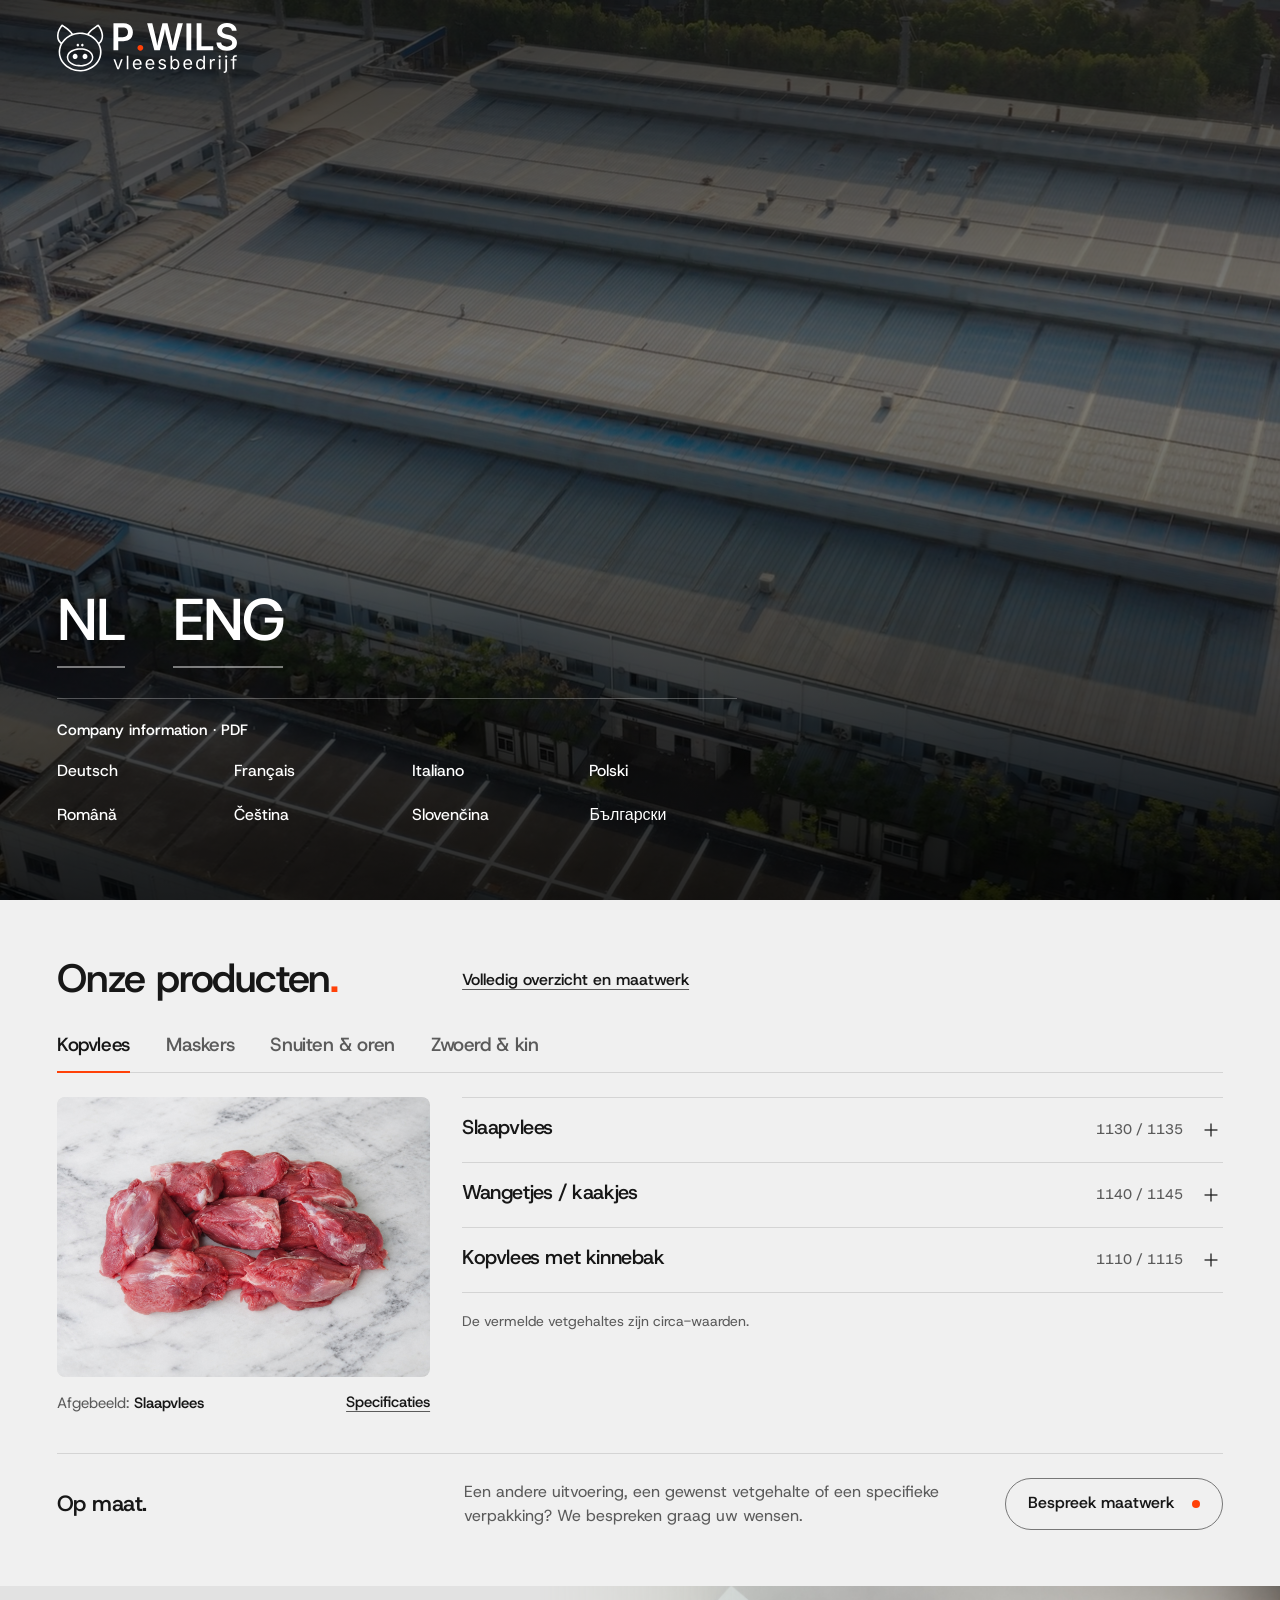
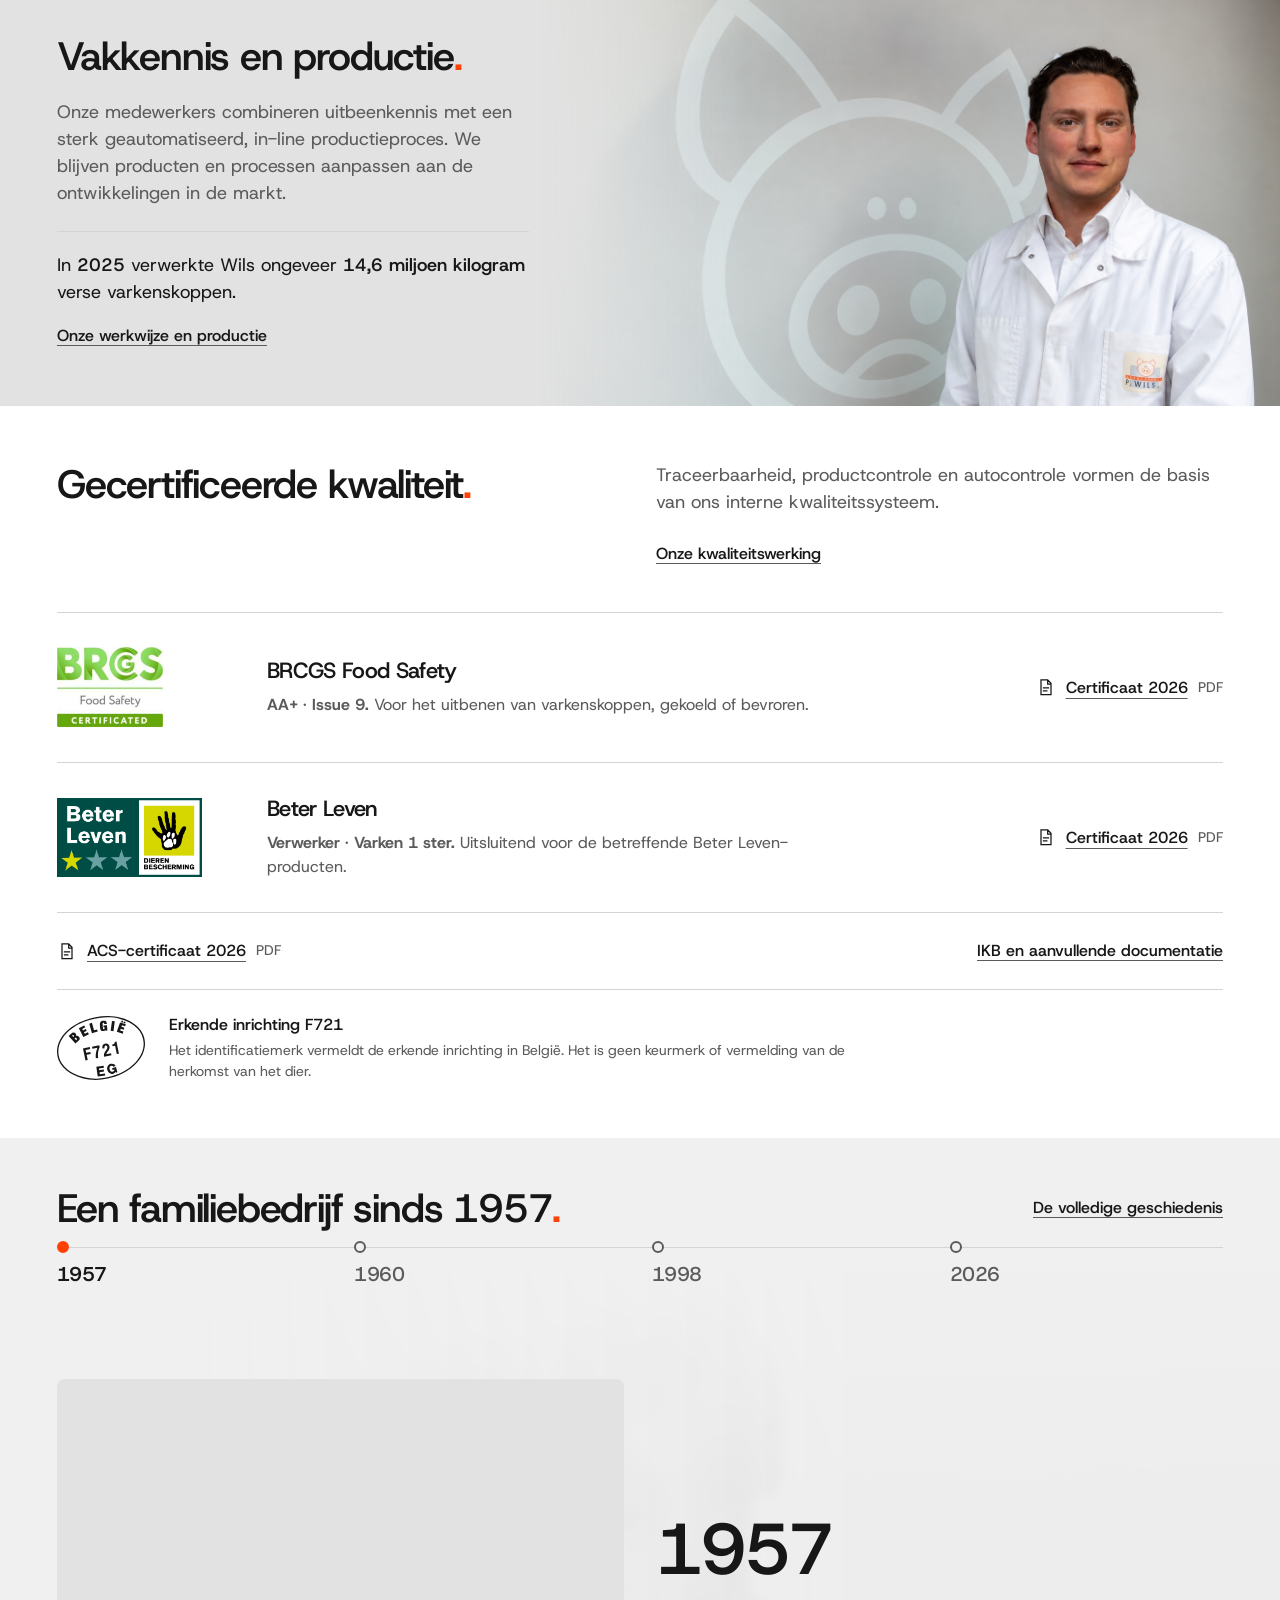
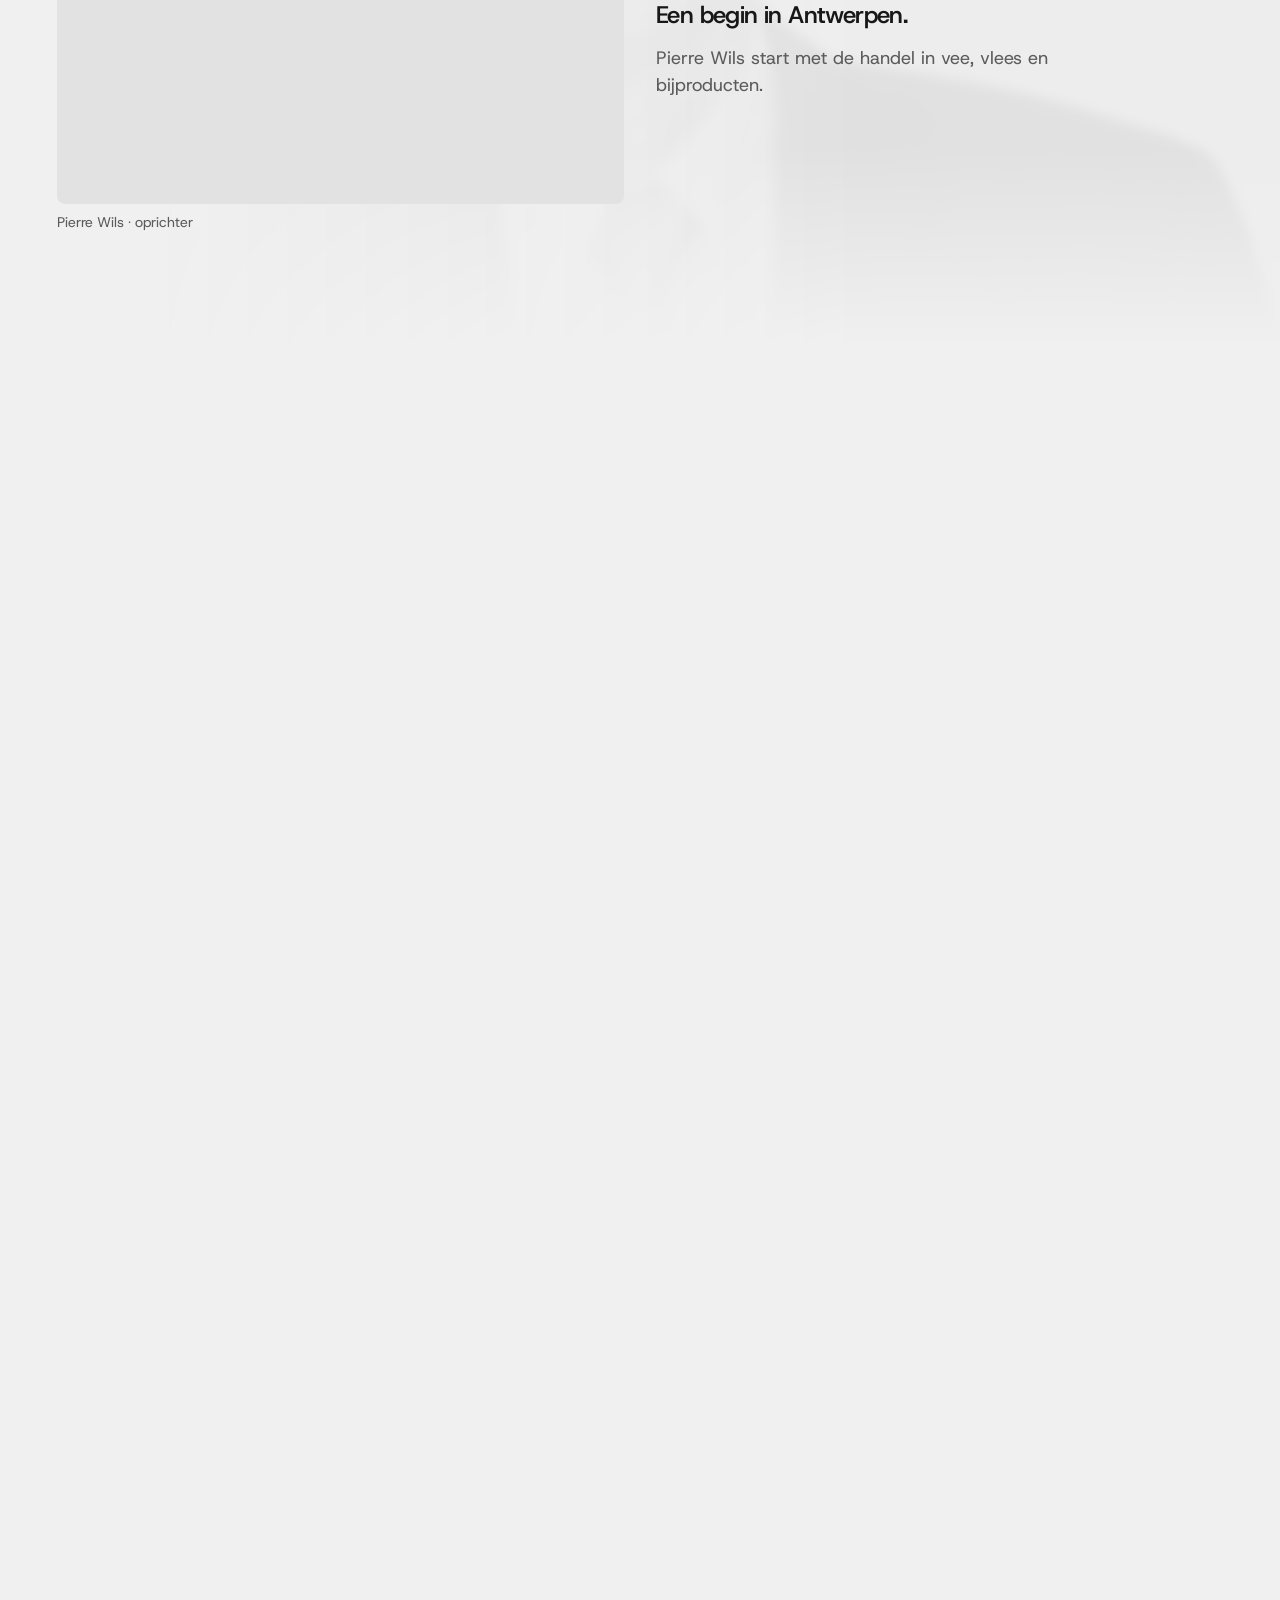
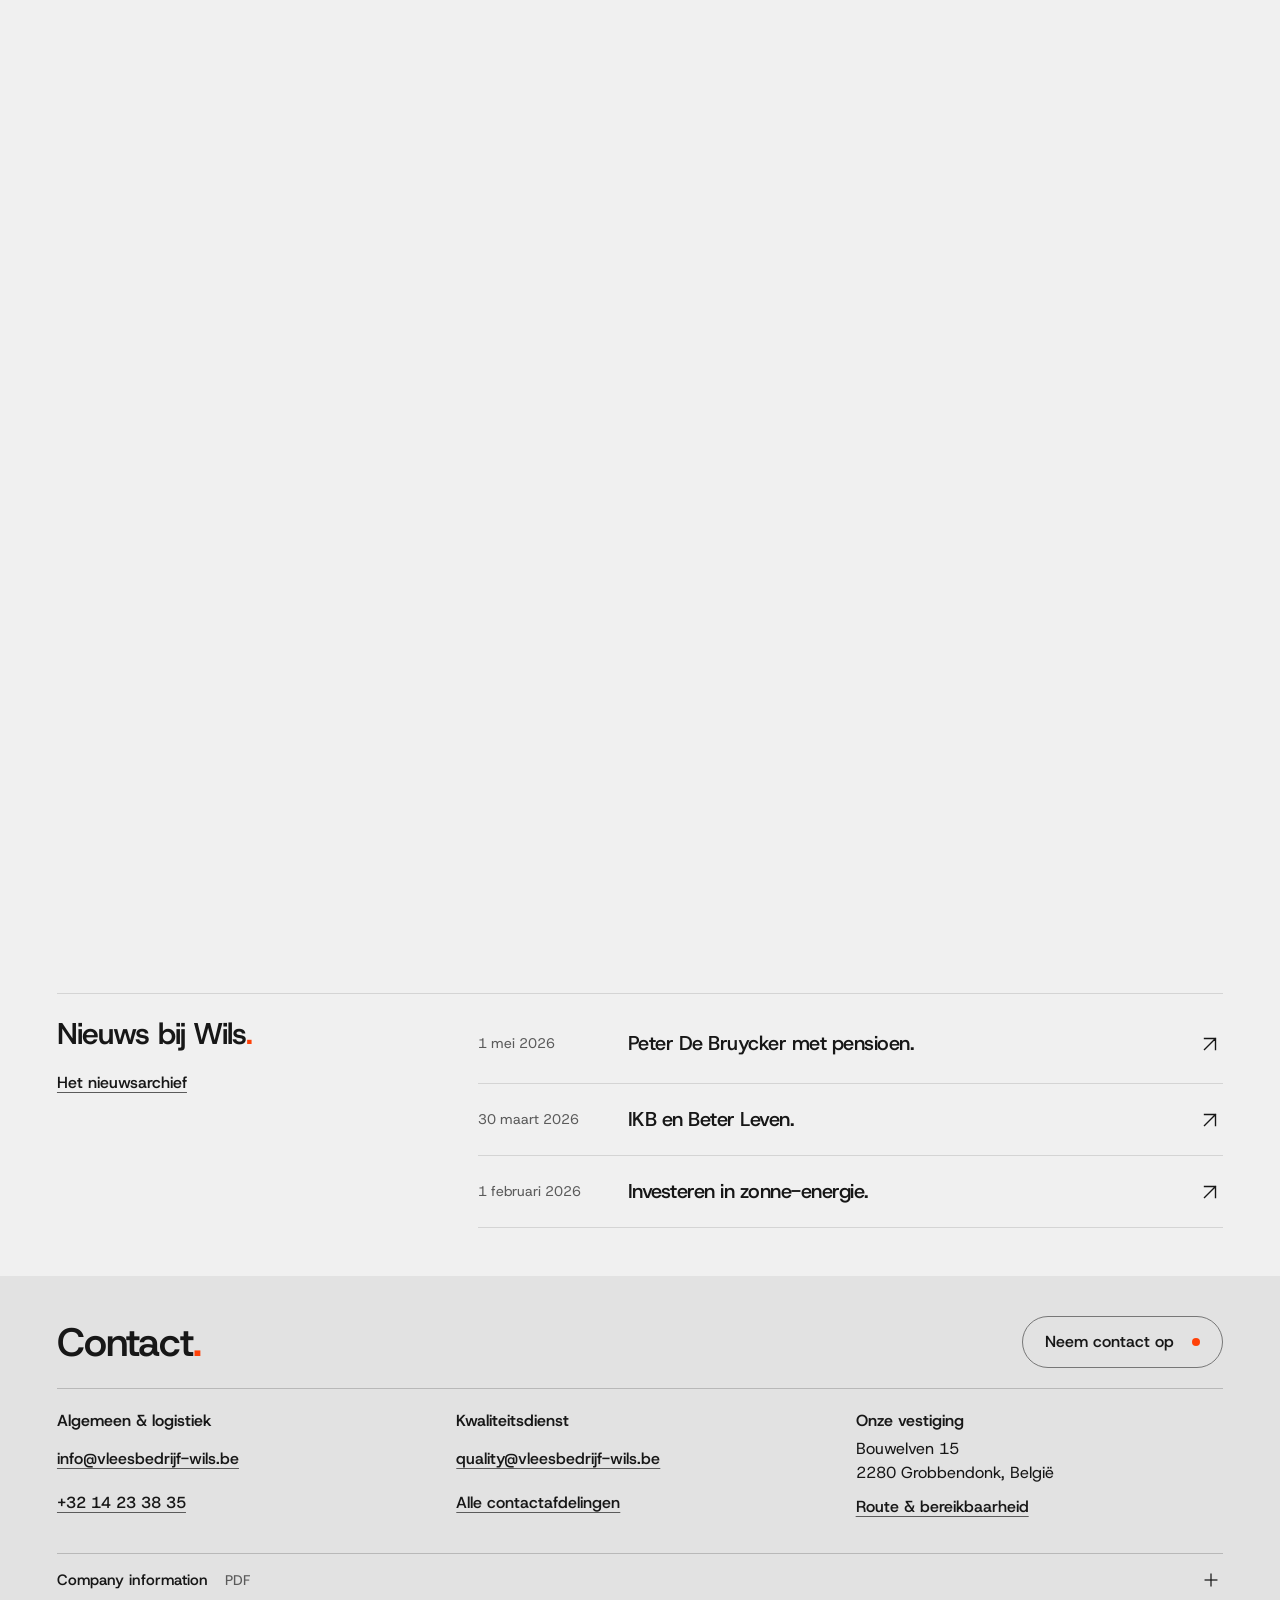
==== index.html @ 2f2244a2 "Publish P. Wils website on GitHub Pages" ====
<!doctype html>
<html lang="nl">
<head>
  <meta charset="utf-8">
  <meta name="viewport" content="width=device-width,initial-scale=1">
  <meta name="color-scheme" content="light">
  <meta name="description" content="P.WILS is specialist in het uitbenen van varkenskoppen voor de vleesverwerkende industrie. Bekijk onze producten en bespreek uw gewenste uitvoering.">
  <meta name="robots" content="noindex,nofollow">
  <title>P.WILS — Specialist in het uitbenen van varkenskoppen</title>
  <link rel="icon" href="assets/wils-logo.svg" type="image/svg+xml">
  <link rel="preload" href="assets/fonts/HostGrotesk.ttf" as="font" type="font/ttf" crossorigin>
  <script>if(!location.hash)document.documentElement.classList.add('entry-pending');setTimeout(function(){if(!document.documentElement.dataset.entryController)document.documentElement.classList.remove('entry-pending')},2500);</script>
  <link rel="stylesheet" href="home.css?v=media-composition-67-ready">
  <link rel="stylesheet" href="product-register.css?v=industrial-navigation-simple-26">
  <link rel="stylesheet" href="company-editorial.css?v=industrial-navigation-simple-26">
  <link rel="stylesheet" href="history-editorial.css?v=timeline-stations-65">
  <link rel="stylesheet" href="buttons-footer.css?v=industrial-navigation-simple-26">
  <link rel="stylesheet" href="navigation.css?v=49-ready">
  <script src="vendor/gsap.min.js" defer></script>
  <script src="vendor/ScrollTrigger.min.js" defer></script>
  <script src="home.js?v=media-composition-67-ready" defer></script>
<link rel="stylesheet" href="refinement.css?v=compact-year-controls-61"><script src="refinement.js?v=compact-year-controls-61" defer blocking="render"></script></head>
<body>
<span id="top" class="page-top" aria-hidden="true"></span>
<a class="skip-link" href="#producten">Naar de producten</a>
<header class="site-header">
  <div class="header-inner wrap">
    <a class="brand" href="#top" aria-label="P.WILS vleesbedrijf — home"><img class="brand-dark" src="assets/wils-logo.svg" alt="" width="200" height="55"><img class="brand-light" src="assets/wils-logo-light.svg" alt="" width="200" height="55"></a>
    <nav class="desktop-nav" aria-label="Hoofdnavigatie"><a class="nav-link" href="producten.html?v=29">Producten &amp; maatwerk</a><a class="nav-link" href="kwaliteit.html?v=29">Kwaliteit</a><a class="nav-link" href="bedrijf.html?v=29">Het bedrijf</a><a class="nav-link" href="contact.html?v=29">Contact &amp; expeditie</a></nav>
    <button class="language-return" type="button" data-language-return aria-label="Taalkeuze openen" title="Taalkeuze"><svg class="language-globe" xmlns="http://www.w3.org/2000/svg" viewBox="0 0 24 24" fill="none" stroke="currentColor" stroke-width="1.5" stroke-linecap="round" stroke-linejoin="round" aria-hidden="true" focusable="false"><circle cx="12" cy="12" r="10"/><path d="M12 2a14.5 14.5 0 0 0 0 20 14.5 14.5 0 0 0 0-20"/><path d="M2 12h20"/></svg></button>
    <button class="menu-toggle" type="button" aria-label="Open navigatie" aria-controls="mobile-menu" aria-expanded="false"><span data-menu-label>Menu</span><svg class="menu-glyph" viewBox="0 0 24 24" fill="none" aria-hidden="true" focusable="false"><g stroke="currentColor" stroke-width="1.5" stroke-linecap="square" stroke-linejoin="miter"><path d="M4 8h16M4 16h16"/></g></svg></button>
  </div>
  <nav class="mobile-menu" id="mobile-menu" aria-label="Mobiele hoofdnavigatie" hidden><a class="nav-link" href="producten.html?v=29">Producten &amp; maatwerk</a><a class="nav-link" href="kwaliteit.html?v=29">Kwaliteit</a><a class="nav-link" href="bedrijf.html?v=29">Het bedrijf</a><a class="nav-link" href="contact.html?v=29">Contact &amp; expeditie</a><div class="mobile-language" role="group" aria-labelledby="mobile-language-label">
<div class="mobile-language-row"><span class="mobile-language-label" id="mobile-language-label"><svg class="language-globe" viewBox="0 0 24 24" fill="none" stroke="currentColor" stroke-width="1.5" stroke-linecap="round" stroke-linejoin="round" aria-hidden="true" focusable="false"><circle cx="12" cy="12" r="10"/><path d="M12 2a14.5 14.5 0 0 0 0 20 14.5 14.5 0 0 0 0-20M2 12h20"/></svg><span>Taal</span></span><div class="mobile-language-options"><a href="index.html?v=49-ready#intro" data-menu-language="nl" lang="nl" aria-current="true">Nederlands</a><a href="index.html?v=49-ready#intro" data-menu-language="en" lang="en">English</a></div></div>
<a class="mobile-language-pdf" href="index.html?v=49-ready" data-language-return>Andere talen (PDF)</a></div></nav>
</header>
<main>
  <section class="intro-scene" id="intro" aria-labelledby="hero-title">
    <div class="hero-stage">
      <div class="hero-media" aria-hidden="true"><div class="hero-camera"><img class="hero-aerial" src="assets/video/industrial-aerial-poster.jpg" alt="" width="1600" height="899" fetchpriority="high" decoding="async"><video class="hero-film" muted autoplay loop playsinline preload="metadata" disablepictureinpicture disableremoteplayback poster="assets/video/industrial-aerial-poster.jpg" data-drone-src="assets/video/industrial-aerial-preview.mp4"></video></div><div class="hero-media-shade"></div><div class="hero-reading-shade"></div><div class="hero-entry-shade"></div></div>
      <div class="entry-gate" aria-labelledby="entry-title" hidden>
        <div class="entry-layout wrap">
          <div class="entry-brand-line"><img class="entry-brand" src="assets/wils-logo-light.svg" alt="P.WILS vleesbedrijf" width="200" height="55"></div>
          <div class="entry-choice-panel">
            <h2 class="sr-only" id="entry-title">Taalkeuze</h2>
            <nav class="entry-languages" aria-label="Kies uw taal"><a href="#intro" data-entry-language="nl" aria-label="Nederlands">NL<span class="language-line" aria-hidden="true"></span></a><a href="#intro" data-entry-language="eng" aria-label="English">ENG<span class="language-line" aria-hidden="true"></span></a></nav>
            <div class="entry-documents"><p id="entry-documents-title" lang="en">Company information <span aria-hidden="true">·</span> PDF</p><nav class="language-pdf-grid" aria-labelledby="entry-documents-title"><a href="https://www.vleesbedrijf-wils.be/Andere_talen/Deutsch.pdf" target="_blank" rel="noopener" data-language-pdf="de"><span lang="de">Deutsch</span><span class="sr-only">, bedrijfsinformatie, PDF (opent in een nieuw tabblad)</span></a><a href="https://www.vleesbedrijf-wils.be/Andere_talen/Francais.pdf" target="_blank" rel="noopener" data-language-pdf="fr"><span lang="fr">Français</span><span class="sr-only">, bedrijfsinformatie, PDF (opent in een nieuw tabblad)</span></a><a href="https://www.vleesbedrijf-wils.be/Andere_talen/Italiano.pdf" target="_blank" rel="noopener" data-language-pdf="it"><span lang="it">Italiano</span><span class="sr-only">, bedrijfsinformatie, PDF (opent in een nieuw tabblad)</span></a><a href="https://www.vleesbedrijf-wils.be/Andere_talen/Polski.pdf" target="_blank" rel="noopener" data-language-pdf="pl"><span lang="pl">Polski</span><span class="sr-only">, bedrijfsinformatie, PDF (opent in een nieuw tabblad)</span></a><a href="https://www.vleesbedrijf-wils.be/Andere_talen/Roman.pdf" target="_blank" rel="noopener" data-language-pdf="ro"><span lang="ro">Română</span><span class="sr-only">, bedrijfsinformatie, PDF (opent in een nieuw tabblad)</span></a><a href="https://www.vleesbedrijf-wils.be/Andere_talen/Cesky.pdf" target="_blank" rel="noopener" data-language-pdf="cs"><span lang="cs">Čeština</span><span class="sr-only">, bedrijfsinformatie, PDF (opent in een nieuw tabblad)</span></a><a href="https://www.vleesbedrijf-wils.be/Andere_talen/Slovencina.pdf" target="_blank" rel="noopener" data-language-pdf="sk"><span lang="sk">Slovenčina</span><span class="sr-only">, bedrijfsinformatie, PDF (opent in een nieuw tabblad)</span></a><a href="https://www.vleesbedrijf-wils.be/Andere_talen/Bulgaars.pdf" target="_blank" rel="noopener" data-language-pdf="bg"><span lang="bg">Български</span><span class="sr-only">, bedrijfsinformatie, PDF (opent in een nieuw tabblad)</span></a></nav></div>
          </div>
        </div>
      </div>
      <div class="hero-content wrap">
        <h1 class="hero-title" id="hero-title" tabindex="-1"><span class="line-mask"><span>De specialist in</span></span> <span class="line-mask"><span>het uitbenen van</span></span> <span class="line-mask"><span>varkenskoppen<span class="brand-period">.</span></span></span></h1>
        <div class="hero-lead"><p class="hero-description">Wij leveren vers of bevroren varkensvlees aan de vleesverwerkende industrie.</p><div class="hero-action"><a class="action-primary" href="#producten"><span class="action-label">Bekijk het assortiment</span><span class="action-dot" aria-hidden="true"></span></a><a class="hero-scroll" href="#producten" aria-label="Naar het productoverzicht"><span class="hero-scroll-circle" aria-hidden="true"><svg class="hero-scroll-chevron" viewBox="0 0 24 24" fill="none"><path d="m7 10 5 5 5-5" stroke="currentColor" stroke-width="1.5" stroke-linecap="square" stroke-linejoin="miter"/></svg></span></a></div></div>
      </div>
    </div>
  </section>

  <section class="products-chapter" id="producten" data-sheet aria-labelledby="products-title">
    <div class="chapter-frame">
    <div class="wrap products-inner">
      <span id="werkwijze" class="compatibility-anchor" aria-hidden="true"></span>
      <div class="products-heading"><h2 id="products-title">Onze producten<span class="brand-period">.</span></h2><div class="products-heading-copy"><a class="text-link" href="producten.html?v=29#productgids">Volledig overzicht en maatwerk</a></div></div>
      <nav class="group-tabs" aria-label="Productgroepen"><a class="group-tab" id="group-tab-kopvlees" href="#productgroep-kopvlees" data-group-tab="kopvlees"><span>Kopvlees</span></a><a class="group-tab" id="group-tab-maskers" href="#productgroep-maskers" data-group-tab="maskers"><span>Maskers</span></a><a class="group-tab" id="group-tab-snuiten-en-oren" href="#productgroep-snuiten-en-oren" data-group-tab="snuiten-en-oren"><span>Snuiten &amp; oren</span></a><a class="group-tab" id="group-tab-zwoerd-en-kin" href="#productgroep-zwoerd-en-kin" data-group-tab="zwoerd-en-kin"><span>Zwoerd &amp; kin</span></a></nav>
      <div class="product-groups"><section class="product-group" id="productgroep-kopvlees" data-group-panel="kopvlees" aria-labelledby="group-heading-kopvlees">
      <div class="product-panel-body">
        <figure class="product-visual"><div class="product-image-stage"><img src="assets/products/slaapvlees-studio-v1.jpg" alt="Varkensslaapvlees" width="340" height="255" loading="lazy" decoding="async" data-product-image></div><figcaption class="product-caption"><span class="product-caption-copy"><span class="product-caption-prefix">Afgebeeld: </span><strong data-product-caption>Slaapvlees</strong></span><a class="product-caption-link" href="#product-slaapvlees" data-product-photo-link aria-label="Specificaties van Slaapvlees">Specificaties</a></figcaption></figure>
        <div class="product-register"><h3 class="group-title" id="group-heading-kopvlees">Kopvlees</h3><details class="product-disclosure" id="product-slaapvlees" data-product="slaapvlees" data-image="assets/products/slaapvlees-studio-v1.jpg" data-label="Slaapvlees">
          <summary id="product-summary-slaapvlees" aria-controls="product-detail-slaapvlees"><span class="product-name">Slaapvlees</span><span class="product-code"><span class="sr-only">Artikelcode: </span>1130 / 1135</span><span class="disclosure-mark"><svg class="" viewBox="0 0 24 24" fill="none" aria-hidden="true" focusable="false"><g stroke="currentColor" stroke-width="1.5" stroke-linecap="square" stroke-linejoin="miter"><path d="M5 12h14"/><path class="plus-stem" d="M12 5v14"/></g></svg></span></summary>
          <div class="product-detail" id="product-detail-slaapvlees">
            
            <dl class="product-specs"><div><dt>Samenstelling</dt><dd>Slaapjes</dd></div><div><dt>Vetgehalte</dt><dd>± 5 %</dd></div><div><dt>Verpakking</dt><dd>Polyblok of naakte blok 18 kg</dd></div></dl>
            <div class="product-detail-actions"><a class="text-link" href="producten.html?product=slaapvlees#aanvraag">Bespreek dit product</a></div>
          </div>
        </details><details class="product-disclosure" id="product-wangetjes" data-product="wangetjes" data-image="assets/products/wangetjes-studio-v1.jpg" data-label="Wangetjes / kaakjes">
          <summary id="product-summary-wangetjes" aria-controls="product-detail-wangetjes"><span class="product-name">Wangetjes / kaakjes</span><span class="product-code"><span class="sr-only">Artikelcode: </span>1140 / 1145</span><span class="disclosure-mark"><svg class="" viewBox="0 0 24 24" fill="none" aria-hidden="true" focusable="false"><g stroke="currentColor" stroke-width="1.5" stroke-linecap="square" stroke-linejoin="miter"><path d="M5 12h14"/><path class="plus-stem" d="M12 5v14"/></g></svg></span></summary>
          <div class="product-detail" id="product-detail-wangetjes">
            
            <dl class="product-specs"><div><dt>Samenstelling</dt><dd>Kaakjes</dd></div><div><dt>Vetgehalte</dt><dd>± 8 %</dd></div><div><dt>Verpakking</dt><dd>Polyblok of naakte blok 18 kg</dd></div></dl>
            <div class="product-detail-actions"><a class="text-link" href="producten.html?product=wangetjes#aanvraag">Bespreek dit product</a></div>
          </div>
        </details><details class="product-disclosure" id="product-kopvlees" data-product="kopvlees" data-image="assets/products/kopvlees-studio-v1.jpg" data-label="Kopvlees met kinnebak">
          <summary id="product-summary-kopvlees" aria-controls="product-detail-kopvlees"><span class="product-name">Kopvlees met kinnebak</span><span class="product-code"><span class="sr-only">Artikelcode: </span>1110 / 1115</span><span class="disclosure-mark"><svg class="" viewBox="0 0 24 24" fill="none" aria-hidden="true" focusable="false"><g stroke="currentColor" stroke-width="1.5" stroke-linecap="square" stroke-linejoin="miter"><path d="M5 12h14"/><path class="plus-stem" d="M12 5v14"/></g></svg></span></summary>
          <div class="product-detail" id="product-detail-kopvlees">
            
            <dl class="product-specs"><div><dt>Samenstelling</dt><dd>Binnenkonen, buitenkonen en kinnebak</dd></div><div><dt>Vetgehalte</dt><dd>± 22 %</dd></div><div><dt>Verpakking</dt><dd>Polyblok of naakte blok 18 kg</dd></div></dl>
            <div class="product-detail-actions"><a class="text-link" href="producten.html?product=kopvlees#aanvraag">Bespreek dit product</a></div>
          </div>
        </details><p class="product-note">De vermelde vetgehaltes zijn circa-waarden.</p></div>
      </div>
    </section><section class="product-group" id="productgroep-maskers" data-group-panel="maskers" aria-labelledby="group-heading-maskers">
      <div class="product-panel-body">
        <figure class="product-visual"><div class="product-image-stage"><img src="assets/products/masker-met-zwoerd-studio-v1.jpg" alt="Varkensmaskers met zwoerd" width="340" height="255" loading="lazy" decoding="async" data-product-image></div><figcaption class="product-caption"><span class="product-caption-copy"><span class="product-caption-prefix">Afgebeeld: </span><strong data-product-caption>Maskers met zwoerd</strong></span><a class="product-caption-link" href="#product-masker-met-zwoerd" data-product-photo-link aria-label="Specificaties van Maskers met zwoerd">Specificaties</a></figcaption></figure>
        <div class="product-register"><h3 class="group-title" id="group-heading-maskers">Maskers</h3><details class="product-disclosure" id="product-masker-met-zwoerd" data-product="masker-met-zwoerd" data-image="assets/products/masker-met-zwoerd-studio-v1.jpg" data-label="Maskers met zwoerd">
          <summary id="product-summary-masker-met-zwoerd" aria-controls="product-detail-masker-met-zwoerd"><span class="product-name">Maskers met zwoerd</span><span class="product-code"><span class="sr-only">Artikelcode: </span>1190 / 1195</span><span class="disclosure-mark"><svg class="" viewBox="0 0 24 24" fill="none" aria-hidden="true" focusable="false"><g stroke="currentColor" stroke-width="1.5" stroke-linecap="square" stroke-linejoin="miter"><path d="M5 12h14"/><path class="plus-stem" d="M12 5v14"/></g></svg></span></summary>
          <div class="product-detail" id="product-detail-masker-met-zwoerd">
            
            <dl class="product-specs"><div><dt>Samenstelling</dt><dd>Masker met zwoerd, zonder snuit</dd></div><div><dt>Verpakking</dt><dd>Poly- of naakte blok 18 kg<br>Kartonnen doosjes</dd></div></dl>
            <div class="product-detail-actions"><a class="text-link" href="producten.html?product=masker-met-zwoerd#aanvraag">Bespreek dit product</a></div>
          </div>
        </details><details class="product-disclosure" id="product-klein-masker-met-zwoerd" data-product="klein-masker-met-zwoerd" data-image="assets/products/klein-masker-met-zwoerd-studio-v1.jpg" data-label="Kleine maskers met zwoerd">
          <summary id="product-summary-klein-masker-met-zwoerd" aria-controls="product-detail-klein-masker-met-zwoerd"><span class="product-name">Kleine maskers met zwoerd</span><span class="product-code"><span class="sr-only">Artikelcode: </span>1220 / 1225</span><span class="disclosure-mark"><svg class="" viewBox="0 0 24 24" fill="none" aria-hidden="true" focusable="false"><g stroke="currentColor" stroke-width="1.5" stroke-linecap="square" stroke-linejoin="miter"><path d="M5 12h14"/><path class="plus-stem" d="M12 5v14"/></g></svg></span></summary>
          <div class="product-detail" id="product-detail-klein-masker-met-zwoerd">
            
            <dl class="product-specs"><div><dt>Samenstelling</dt><dd>Masker met zwoerd zonder mager vlees</dd></div><div><dt>Verpakking</dt><dd>Poly- of naakte blok 18 kg<br>Kartonnen doosjes 10 kg</dd></div></dl>
            <div class="product-detail-actions"><a class="text-link" href="producten.html?product=klein-masker-met-zwoerd#aanvraag">Bespreek dit product</a></div>
          </div>
        </details><details class="product-disclosure" id="product-masker-zonder-zwoerd" data-product="masker-zonder-zwoerd" data-image="assets/products/masker-zonder-zwoerd-studio-v1.jpg" data-label="Maskers zonder zwoerd">
          <summary id="product-summary-masker-zonder-zwoerd" aria-controls="product-detail-masker-zonder-zwoerd"><span class="product-name">Maskers zonder zwoerd</span><span class="product-code"><span class="sr-only">Artikelcode: </span>1170 / 1175</span><span class="disclosure-mark"><svg class="" viewBox="0 0 24 24" fill="none" aria-hidden="true" focusable="false"><g stroke="currentColor" stroke-width="1.5" stroke-linecap="square" stroke-linejoin="miter"><path d="M5 12h14"/><path class="plus-stem" d="M12 5v14"/></g></svg></span></summary>
          <div class="product-detail" id="product-detail-masker-zonder-zwoerd">
            
            <dl class="product-specs"><div><dt>Samenstelling</dt><dd>Volledig masker zonder zwoerd</dd></div><div><dt>Verpakking</dt><dd>Poly- of naakte blok 18 kg<br>Kartonnen doosjes</dd></div></dl>
            <div class="product-detail-actions"><a class="text-link" href="producten.html?product=masker-zonder-zwoerd#aanvraag">Bespreek dit product</a></div>
          </div>
        </details></div>
      </div>
    </section><section class="product-group" id="productgroep-snuiten-en-oren" data-group-panel="snuiten-en-oren" aria-labelledby="group-heading-snuiten-en-oren">
      <div class="product-panel-body">
        <figure class="product-visual"><div class="product-image-stage"><img src="assets/products/snuiten-studio-v1.jpg" alt="Varkenssnuiten" width="340" height="255" loading="lazy" decoding="async" data-product-image></div><figcaption class="product-caption"><span class="product-caption-copy"><span class="product-caption-prefix">Afgebeeld: </span><strong data-product-caption>Snuiten</strong></span><a class="product-caption-link" href="#product-snuiten" data-product-photo-link aria-label="Specificaties van Snuiten">Specificaties</a></figcaption></figure>
        <div class="product-register"><h3 class="group-title" id="group-heading-snuiten-en-oren">Snuiten &amp; oren</h3><details class="product-disclosure" id="product-snuiten" data-product="snuiten" data-image="assets/products/snuiten-studio-v1.jpg" data-label="Snuiten">
          <summary id="product-summary-snuiten" aria-controls="product-detail-snuiten"><span class="product-name">Snuiten</span><span class="product-code"><span class="sr-only">Artikelcode: </span>1300 / 1305</span><span class="disclosure-mark"><svg class="" viewBox="0 0 24 24" fill="none" aria-hidden="true" focusable="false"><g stroke="currentColor" stroke-width="1.5" stroke-linecap="square" stroke-linejoin="miter"><path d="M5 12h14"/><path class="plus-stem" d="M12 5v14"/></g></svg></span></summary>
          <div class="product-detail" id="product-detail-snuiten">
            
            <dl class="product-specs"><div><dt>Samenstelling</dt><dd>Hele en halve varkenssnuiten</dd></div><div><dt>Verpakking</dt><dd>Poly- of naakte blok 18 kg<br>Kartonnen doosjes</dd></div></dl>
            <div class="product-detail-actions"><a class="text-link" href="producten.html?product=snuiten#aanvraag">Bespreek dit product</a></div>
          </div>
        </details><details class="product-disclosure" id="product-snuiten-met-bot" data-product="snuiten-met-bot" data-image="assets/products/snuiten-met-bot-studio-v1.jpg" data-label="Snuiten met bot">
          <summary id="product-summary-snuiten-met-bot" aria-controls="product-detail-snuiten-met-bot"><span class="product-name">Snuiten met bot</span><span class="product-code"><span class="sr-only">Artikelcode: </span>1350</span><span class="disclosure-mark"><svg class="" viewBox="0 0 24 24" fill="none" aria-hidden="true" focusable="false"><g stroke="currentColor" stroke-width="1.5" stroke-linecap="square" stroke-linejoin="miter"><path d="M5 12h14"/><path class="plus-stem" d="M12 5v14"/></g></svg></span></summary>
          <div class="product-detail" id="product-detail-snuiten-met-bot">
            
            <dl class="product-specs"><div><dt>Samenstelling</dt><dd>Volledige snuiten met neusbeen</dd></div><div><dt>Verpakking</dt><dd>Kartonnen doosjes 15 kg</dd></div></dl>
            <div class="product-detail-actions"><a class="text-link" href="producten.html?product=snuiten-met-bot#aanvraag">Bespreek dit product</a></div>
          </div>
        </details><details class="product-disclosure" id="product-hele-oren" data-product="hele-oren" data-image="assets/products/hele-oren-studio-v1.jpg" data-label="Hele oren">
          <summary id="product-summary-hele-oren" aria-controls="product-detail-hele-oren"><span class="product-name">Hele oren</span><span class="product-code"><span class="sr-only">Artikelcode: </span>1310</span><span class="disclosure-mark"><svg class="" viewBox="0 0 24 24" fill="none" aria-hidden="true" focusable="false"><g stroke="currentColor" stroke-width="1.5" stroke-linecap="square" stroke-linejoin="miter"><path d="M5 12h14"/><path class="plus-stem" d="M12 5v14"/></g></svg></span></summary>
          <div class="product-detail" id="product-detail-hele-oren">
            
            <dl class="product-specs"><div><dt>Samenstelling</dt><dd>Volledige oren, inclusief binnenoor</dd></div><div><dt>Verpakking</dt><dd>Kartonnen doosjes 10 kg</dd></div></dl>
            <div class="product-detail-actions"><a class="text-link" href="producten.html?product=hele-oren#aanvraag">Bespreek dit product</a></div>
          </div>
        </details><details class="product-disclosure" id="product-oorflappen" data-product="oorflappen" data-image="assets/products/oorflappen-studio-v1.jpg" data-label="Oorflappen">
          <summary id="product-summary-oorflappen" aria-controls="product-detail-oorflappen"><span class="product-name">Oorflappen</span><span class="product-code"><span class="sr-only">Artikelcode: </span>1340</span><span class="disclosure-mark"><svg class="" viewBox="0 0 24 24" fill="none" aria-hidden="true" focusable="false"><g stroke="currentColor" stroke-width="1.5" stroke-linecap="square" stroke-linejoin="miter"><path d="M5 12h14"/><path class="plus-stem" d="M12 5v14"/></g></svg></span></summary>
          <div class="product-detail" id="product-detail-oorflappen">
            
            <dl class="product-specs"><div><dt>Samenstelling</dt><dd>Oren zonder binnenoor</dd></div><div><dt>Verpakking</dt><dd>Kartonnen doosjes 10 kg</dd></div></dl>
            <div class="product-detail-actions"><a class="text-link" href="producten.html?product=oorflappen#aanvraag">Bespreek dit product</a></div>
          </div>
        </details></div>
      </div>
    </section><section class="product-group" id="productgroep-zwoerd-en-kin" data-group-panel="zwoerd-en-kin" aria-labelledby="group-heading-zwoerd-en-kin">
      <div class="product-panel-body">
        <figure class="product-visual"><div class="product-image-stage"><img src="assets/products/kopzwoerd-studio-v1.jpg" alt="Varkenskopzwoerd" width="340" height="255" loading="lazy" decoding="async" data-product-image></div><figcaption class="product-caption"><span class="product-caption-copy"><span class="product-caption-prefix">Afgebeeld: </span><strong data-product-caption>Kopzwoerd</strong></span><a class="product-caption-link" href="#product-kopzwoerd" data-product-photo-link aria-label="Specificaties van Kopzwoerd">Specificaties</a></figcaption></figure>
        <div class="product-register"><h3 class="group-title" id="group-heading-zwoerd-en-kin">Zwoerd &amp; kin</h3><details class="product-disclosure" id="product-kopzwoerd" data-product="kopzwoerd" data-image="assets/products/kopzwoerd-studio-v1.jpg" data-label="Kopzwoerd">
          <summary id="product-summary-kopzwoerd" aria-controls="product-detail-kopzwoerd"><span class="product-name">Kopzwoerd</span><span class="product-code"><span class="sr-only">Artikelcode: </span>1200 / 1205</span><span class="disclosure-mark"><svg class="" viewBox="0 0 24 24" fill="none" aria-hidden="true" focusable="false"><g stroke="currentColor" stroke-width="1.5" stroke-linecap="square" stroke-linejoin="miter"><path d="M5 12h14"/><path class="plus-stem" d="M12 5v14"/></g></svg></span></summary>
          <div class="product-detail" id="product-detail-kopzwoerd">
            
            <dl class="product-specs"><div><dt>Samenstelling</dt><dd>Enkel kopzwoerd</dd></div><div><dt>Verpakking</dt><dd>Poly- of naakte blok<br>Kartonnen doosjes</dd></div></dl>
            <div class="product-detail-actions"><a class="text-link" href="producten.html?product=kopzwoerd#aanvraag">Bespreek dit product</a></div>
          </div>
        </details><details class="product-disclosure" id="product-onderlip" data-product="onderlip" data-image="assets/products/onderlip-studio-v1.jpg" data-label="Onderlip / kin">
          <summary id="product-summary-onderlip" aria-controls="product-detail-onderlip"><span class="product-name">Onderlip / kin</span><span class="product-code"><span class="sr-only">Artikelcode: </span>1360</span><span class="disclosure-mark"><svg class="" viewBox="0 0 24 24" fill="none" aria-hidden="true" focusable="false"><g stroke="currentColor" stroke-width="1.5" stroke-linecap="square" stroke-linejoin="miter"><path d="M5 12h14"/><path class="plus-stem" d="M12 5v14"/></g></svg></span></summary>
          <div class="product-detail" id="product-detail-onderlip">
            
            <dl class="product-specs"><div><dt>Samenstelling</dt><dd>Volledige onderlip met bot</dd></div><div><dt>Verpakking</dt><dd>Kartonnen doosjes 10 kg</dd></div></dl>
            <div class="product-detail-actions"><a class="text-link" href="producten.html?product=onderlip#aanvraag">Bespreek dit product</a></div>
          </div>
        </details></div>
      </div>
    </section></div>
      <div class="bespoke-row"><h3>Op maat.</h3><p>Een andere uitvoering, een gewenst vetgehalte of een specifieke verpakking? We bespreken graag uw wensen.</p><a class="action-primary" href="producten.html#maatwerk"><span class="action-label">Bespreek maatwerk</span><span class="action-dot" aria-hidden="true"></span></a></div>
    </div>
    </div>
  </section>

  <section class="company-chapter" id="bedrijf" aria-labelledby="company-title">
    <div class="chapter-frame">
      <span id="vakmanschap" class="compatibility-anchor" aria-hidden="true"></span>
      <div class="wrap company-editorial">
        <div class="company-copy"><h2 id="company-title">Vakkennis en productie<span class="brand-period">.</span></h2><p>Onze medewerkers combineren uitbeenkennis met een sterk geautomatiseerd, in-line productieproces. We blijven producten en processen aanpassen aan de ontwikkelingen in de markt.</p></div>
        <figure class="company-photo image-reveal"><img src="assets/company/wils-vakmanschap-v2.jpg" alt="Portret in een witte Wils-werkjas naast het varkensbeeldmerk" width="1533" height="1026" loading="lazy" decoding="async"></figure>
        <div class="company-evidence"><p class="production-statement">In <strong>2025</strong> verwerkte Wils ongeveer <strong>14,6 miljoen kilogram</strong> verse varkenskoppen.</p><a class="text-link" href="bedrijf.html?v=29#productie">Onze werkwijze en productie</a></div>
      </div>
    </div>
  </section>

  <section class="quality-chapter" id="kwaliteit" aria-labelledby="quality-title">
    <div class="chapter-frame">
    <div class="wrap">
      <div class="quality-heading"><h2 id="quality-title">Gecertificeerde kwaliteit<span class="brand-period">.</span></h2><p>Traceerbaarheid, productcontrole en autocontrole vormen de basis van ons interne kwaliteitssysteem.</p><a class="text-link" href="kwaliteit.html?v=29">Onze kwaliteitswerking</a></div>
      <div class="quality-ledger">
        <article class="proof-row" aria-labelledby="brcgs-title"><div class="proof-logo"><img src="assets/quality/brcgs-food-safety-certificated.jpg" alt="BRCGS Food Safety Certificated" width="377" height="284" loading="lazy" decoding="async"></div><div class="proof-copy"><h3 id="brcgs-title">BRCGS Food Safety</h3><p><strong>AA+ · Issue 9.</strong> Voor het uitbenen van varkenskoppen, gekoeld of bevroren.</p></div><a class="document-link" href="https://www.vleesbedrijf-wils.be/afbeeldingen/BRC_certificate_2026.pdf" target="_blank" rel="noopener" aria-label="BRCGS-certificaat 2026, PDF (opent in een nieuw tabblad)"><svg class="" viewBox="0 0 24 24" fill="none" aria-hidden="true" focusable="false"><g stroke="currentColor" stroke-width="1.5" stroke-linecap="square" stroke-linejoin="miter"><path d="M6 3.5h8l4 4V21H6zM14 3.5v5h4M9 13h6M9 16.5h4"/></g></svg><span class="document-title">Certificaat 2026</span><span class="file-type">PDF</span></a></article>
        <article class="proof-row" aria-labelledby="bl-title"><div class="proof-logo"><img class="beter-leven-mark" src="assets/quality/beter-leven-1-star-official.png" alt="Beter Leven keurmerk, 1 ster, Dierenbescherming" width="990" height="542" loading="lazy" decoding="async"></div><div class="proof-copy"><h3 id="bl-title">Beter Leven</h3><p><strong>Verwerker · Varken 1 ster.</strong> Uitsluitend voor de betreffende Beter Leven-producten.</p></div><a class="document-link" href="https://www.vleesbedrijf-wils.be/afbeeldingen/Beter_Leven_certificaat_2026.pdf" target="_blank" rel="noopener" aria-label="Beter Leven-certificaat 2026, PDF (opent in een nieuw tabblad)"><svg class="" viewBox="0 0 24 24" fill="none" aria-hidden="true" focusable="false"><g stroke="currentColor" stroke-width="1.5" stroke-linecap="square" stroke-linejoin="miter"><path d="M6 3.5h8l4 4V21H6zM14 3.5v5h4M9 13h6M9 16.5h4"/></g></svg><span class="document-title">Certificaat 2026</span><span class="file-type">PDF</span></a></article>
      </div>
      <div class="quality-support"><a class="document-link" href="assets/quality/acs-certificaat-2026.pdf" target="_blank" rel="noopener" aria-label="ACS-certificaat 2026, PDF (opent in een nieuw tabblad)"><svg viewBox="0 0 24 24" fill="none" aria-hidden="true"><path d="M6 3.5h8l4 4V21H6zM14 3.5v5h4M9 13h6M9 16.5h4" stroke="currentColor" stroke-width="1.5" stroke-linecap="square" stroke-linejoin="miter"/></svg><span class="document-title">ACS-certificaat 2026</span><span class="file-type">PDF</span></a><a class="text-link" href="mailto:quality@vleesbedrijf-wils.be">IKB en aanvullende documentatie</a></div>
      <div class="establishment-row"><img class="establishment-logo" src="assets/quality/identificatiemerk-f721-eg.svg" alt="Ovaal identificatiemerk: België, F721, EG" width="1316" height="952" loading="lazy" decoding="async"><div><h3>Erkende inrichting F721</h3><p>Het identificatiemerk vermeldt de erkende inrichting in België. Het is geen keurmerk of vermelding van de herkomst van het dier.</p></div></div>
    </div>
    </div>
  </section>

  <section class="history-chapter" id="geschiedenis" data-sheet aria-labelledby="history-title">
    <div class="chapter-frame">
      <div class="wrap history-inner"><div class="history-heading"><h2 id="history-title">Een familiebedrijf sinds 1957<span class="brand-period">.</span></h2><a class="text-link" href="bedrijf.html?v=29#geschiedenis">De volledige geschiedenis</a></div><nav class="history-tabs" aria-label="Jaren uit de geschiedenis van Wils"><a class="history-tab" id="history-tab-1957" href="#history-1957" data-year="1957"><span class="year-label">1957</span><span class="year-caption">Het begin</span></a><a class="history-tab" id="history-tab-1960" href="#history-1960" data-year="1960"><span class="year-label">1960</span><span class="year-caption">Onze specialiteit</span></a><a class="history-tab" id="history-tab-1998" href="#history-1998" data-year="1998"><span class="year-label">1998</span><span class="year-caption">Grobbendonk</span></a><a class="history-tab" id="history-tab-2026" href="#history-2026" data-year="2026"><span class="year-label">2026</span><span class="year-caption">Verder investeren</span></a></nav><div class="history-stage"><article class="history-panel" id="history-1957" data-history-panel="1957" aria-labelledby="history-1957-year history-1957-title" style="--history-atmosphere-image:url('assets/history/pierre-wils-kleur-v1.jpg')">
      <div class="history-story"><header class="history-entry-heading"><time class="history-year" id="history-1957-year" datetime="1957"><span>1957</span></time><h3 id="history-1957-title">Een begin in Antwerpen.</h3></header>
      <figure class="history-visual"><div class="history-image-stage" data-history-image="archive"><img src="assets/history/pierre-wils-kleur-v1.jpg" alt="Archiefportret van oprichter Pierre Wils" width="1451" height="1084" loading="lazy" decoding="async"></div><figcaption>Pierre Wils · oprichter</figcaption></figure>
      <div class="history-copy"><p>Pierre Wils start met de handel in vee, vlees en bijproducten.</p></div></div>
    </article><article class="history-panel" id="history-1960" data-history-panel="1960" aria-labelledby="history-1960-year history-1960-title" style="--history-atmosphere-image:url('assets/products/kopvlees-studio-v1.jpg')">
      <div class="history-story"><header class="history-entry-heading"><time class="history-year" id="history-1960-year" datetime="1960"><span>1960</span></time><h3 id="history-1960-title">Onze specialiteit.</h3></header>
      <figure class="history-visual"><div class="history-image-stage" data-history-image="product"><img src="assets/products/kopvlees-studio-v1.jpg" alt="Kopvlees met kinnebak uit het productassortiment van Wils" width="1448" height="1086" loading="lazy" decoding="async"></div><figcaption>Productbeeld: kopvlees met kinnebak</figcaption></figure>
      <div class="history-copy"><p>Het uitbenen van varkenskoppen wordt een nieuwe activiteit van het bedrijf.</p></div></div>
    </article><article class="history-panel" id="history-1998" data-history-panel="1998" aria-labelledby="history-1998-year history-1998-title" style="--history-atmosphere-image:url('assets/history/wils-grobbendonk-scherp-v1.jpg')">
      <div class="history-story"><header class="history-entry-heading"><time class="history-year" id="history-1998-year" datetime="1998"><span>1998</span></time><h3 id="history-1998-title">Een nieuwe fabriek.</h3></header>
      <figure class="history-visual"><div class="history-image-stage" data-history-image="exterior"><img src="assets/history/wils-grobbendonk-scherp-v1.jpg" alt="Archiefbeeld van de Wils-vestiging in Grobbendonk" width="1499" height="1049" loading="lazy" decoding="async"></div><figcaption>Archiefbeeld van de vestiging</figcaption></figure>
      <div class="history-copy"><p>Wils neemt de fabriek in Grobbendonk in gebruik, met een tweede semiautomatische uitbeenmachine.</p></div></div>
    </article><article class="history-panel" id="history-2026" data-history-panel="2026" aria-labelledby="history-2026-year history-2026-title" style="--history-atmosphere-image:url('assets/company/luchtfoto-wils.webp')">
      <div class="history-story"><header class="history-entry-heading"><time class="history-year" id="history-2026-year" datetime="2026"><span>2026</span></time><h3 id="history-2026-title">Blijven investeren.</h3></header>
      <figure class="history-visual"><div class="history-image-stage" data-history-image="current"><img src="assets/company/luchtfoto-wils.webp" alt="De Wils-vestiging met zonnepanelen op de daken" width="1538" height="1023" loading="lazy" decoding="async"></div><figcaption>De vestiging met zonnepanelen</figcaption></figure>
      <div class="history-copy"><p>Wils meldt de installatie van 692 zonnepanelen, samen goed voor 449,80 kWp piekvermogen.</p></div></div>
    </article></div></div>
    </div>
  </section>

  <section class="news-chapter" id="nieuws" data-sheet aria-labelledby="news-title">
    <div class="chapter-frame"><div class="wrap news-layout"><div class="news-heading"><h2 id="news-title">Nieuws bij Wils<span class="brand-period">.</span></h2><a class="text-link" href="https://www.vleesbedrijf-wils.be/HtmlN/NieuwsNl.html">Het nieuwsarchief</a></div><div class="news-register">
      <a class="news-row" href="https://www.vleesbedrijf-wils.be/HtmlN/NieuwsNl.html"><time datetime="2026-05-01">1 mei 2026</time><h3>Peter De Bruycker met pensioen.</h3><span class="news-mark"><svg class="" viewBox="0 0 24 24" fill="none" aria-hidden="true" focusable="false"><g stroke="currentColor" stroke-width="1.5" stroke-linecap="square" stroke-linejoin="miter"><path d="M6 18 18 6M6 6h12v12"/></g></svg></span></a>
      <a class="news-row" href="https://www.vleesbedrijf-wils.be/HtmlN/NieuwsNl.html"><time datetime="2026-03-30">30 maart 2026</time><h3>IKB en Beter Leven.</h3><span class="news-mark"><svg class="" viewBox="0 0 24 24" fill="none" aria-hidden="true" focusable="false"><g stroke="currentColor" stroke-width="1.5" stroke-linecap="square" stroke-linejoin="miter"><path d="M6 18 18 6M6 6h12v12"/></g></svg></span></a>
      <a class="news-row" href="https://www.vleesbedrijf-wils.be/HtmlN/NieuwsNl.html"><time datetime="2026-02-01">1 februari 2026</time><h3>Investeren in zonne-energie.</h3><span class="news-mark"><svg class="" viewBox="0 0 24 24" fill="none" aria-hidden="true" focusable="false"><g stroke="currentColor" stroke-width="1.5" stroke-linecap="square" stroke-linejoin="miter"><path d="M6 18 18 6M6 6h12v12"/></g></svg></span></a>
    </div></div></div>
  </section>

  <section class="closing-chapter" id="contact" data-sheet aria-labelledby="contact-title">
    <div class="chapter-frame">
    <div class="wrap closing-inner">
      <div class="contact-intro"><h2 id="contact-title">Contact<span class="brand-period">.</span></h2><div><a class="action-primary" href="contact.html?v=29#vraag"><span class="action-label">Neem contact op</span><span class="action-dot" aria-hidden="true"></span></a></div></div>
      <div class="contact-register"><div><h3>Algemeen &amp; logistiek</h3><a href="mailto:info@vleesbedrijf-wils.be">info@vleesbedrijf-wils.be</a><a href="tel:+3214233835">+32 14 23 38 35</a></div><div><h3>Kwaliteitsdienst</h3><a href="mailto:quality@vleesbedrijf-wils.be">quality@vleesbedrijf-wils.be</a><a class="text-link" href="contact.html?v=29">Alle contactafdelingen</a></div><div><h3>Onze vestiging</h3><address>Bouwelven 15<br>2280 Grobbendonk, België</address><a class="text-link" href="bereikbaarheid.html">Route &amp; bereikbaarheid</a></div></div>
      <footer class="site-footer">
        <details class="footer-documents"><summary><span id="footer-documents-title" lang="en">Company information <span class="footer-document-type">PDF</span></span><span class="disclosure-mark"><svg class="" viewBox="0 0 24 24" fill="none" aria-hidden="true" focusable="false"><g stroke="currentColor" stroke-width="1.5" stroke-linecap="square" stroke-linejoin="miter"><path d="M5 12h14"/><path class="plus-stem" d="M12 5v14"/></g></svg></span></summary><nav class="language-pdf-grid" aria-labelledby="footer-documents-title"><a href="https://www.vleesbedrijf-wils.be/Andere_talen/Deutsch.pdf" target="_blank" rel="noopener" data-language-pdf="de"><span lang="de">Deutsch</span><span class="sr-only">, bedrijfsinformatie, PDF (opent in een nieuw tabblad)</span></a><a href="https://www.vleesbedrijf-wils.be/Andere_talen/Francais.pdf" target="_blank" rel="noopener" data-language-pdf="fr"><span lang="fr">Français</span><span class="sr-only">, bedrijfsinformatie, PDF (opent in een nieuw tabblad)</span></a><a href="https://www.vleesbedrijf-wils.be/Andere_talen/Italiano.pdf" target="_blank" rel="noopener" data-language-pdf="it"><span lang="it">Italiano</span><span class="sr-only">, bedrijfsinformatie, PDF (opent in een nieuw tabblad)</span></a><a href="https://www.vleesbedrijf-wils.be/Andere_talen/Polski.pdf" target="_blank" rel="noopener" data-language-pdf="pl"><span lang="pl">Polski</span><span class="sr-only">, bedrijfsinformatie, PDF (opent in een nieuw tabblad)</span></a><a href="https://www.vleesbedrijf-wils.be/Andere_talen/Roman.pdf" target="_blank" rel="noopener" data-language-pdf="ro"><span lang="ro">Română</span><span class="sr-only">, bedrijfsinformatie, PDF (opent in een nieuw tabblad)</span></a><a href="https://www.vleesbedrijf-wils.be/Andere_talen/Cesky.pdf" target="_blank" rel="noopener" data-language-pdf="cs"><span lang="cs">Čeština</span><span class="sr-only">, bedrijfsinformatie, PDF (opent in een nieuw tabblad)</span></a><a href="https://www.vleesbedrijf-wils.be/Andere_talen/Slovencina.pdf" target="_blank" rel="noopener" data-language-pdf="sk"><span lang="sk">Slovenčina</span><span class="sr-only">, bedrijfsinformatie, PDF (opent in een nieuw tabblad)</span></a><a href="https://www.vleesbedrijf-wils.be/Andere_talen/Bulgaars.pdf" target="_blank" rel="noopener" data-language-pdf="bg"><span lang="bg">Български</span><span class="sr-only">, bedrijfsinformatie, PDF (opent in een nieuw tabblad)</span></a></nav></details>
        <div class="footer-utility"><div class="footer-brand"><a href="#top" aria-label="P.WILS vleesbedrijf — naar boven"><img src="assets/wils-logo.svg" alt="" width="320" height="88"></a></div><nav class="footer-nav" aria-label="Meer bij Wils"><a href="https://www.vleesbedrijf-wils.be/HtmlN/NieuwsNl.html">Nieuwsarchief</a><a href="https://www.vleesbedrijf-wils.be/HtmlN/jobs.html">Werken bij Wils</a><a href="https://www.vleesbedrijf-wils.be/HtmlN/links.html">Sectorlinks</a><a href="https://www.vleesbedrijf-wils.be/HtmlN/privacy.html">Privacy</a></nav><p class="footer-bottom">© 2026 P.WILS vleesbedrijf</p></div>
      </footer>
    </div>
    </div>
  </section>
</main>
</body>
</html>
---- home.css ----
@font-face{font-family:Host Grotesk;src:url('assets/fonts/HostGrotesk.ttf') format('truetype');font-style:normal;font-weight:100 900;font-display:swap}
:root{--ink:#171717;--canvas:#f0f0f0;--surface:#fff;--aluminium:#e2e2e2;--muted:#5b5b5b;--rule:#d4d4d4;--accent:#ff4108;--action:#c64a00;--action-hover:#b84300;--gutter:clamp(32px,4.45vw,80px);--content:1600px;--header-h:96px;--stage-h:calc(100svh - var(--header-h));--ease-reveal:cubic-bezier(.22,1,.36,1);--ease-ui:cubic-bezier(.2,.7,.2,1)}
*,*::before,*::after{box-sizing:border-box}
html{scroll-padding-top:0;scrollbar-color:var(--ink) var(--canvas);scrollbar-width:thin}
body{margin:0;background:var(--canvas);color:var(--ink);font-family:Host Grotesk,Arial,sans-serif;font-size:18px;line-height:1.5;-webkit-font-smoothing:antialiased;overflow-x:clip}
::selection{background:var(--accent);color:var(--ink)}
a{color:inherit;text-decoration:none;text-underline-offset:5px}
button,input,textarea{font:inherit;color:inherit;caret-color:var(--accent)}
button{cursor:pointer}
img,svg{display:block;max-width:100%}
img{height:auto}
figure,p,h1,h2,h3,h4,dl,dd{margin:0}
h1,h2,h3,h4{font-weight:560;letter-spacing:-.03em;line-height:1.08;text-wrap:balance}
h2{font-size:clamp(38px,4.1vw,60px)}
h3{font-size:26px}
p{max-width:64ch}
[hidden]{display:none!important}
.wrap{width:calc(100% - var(--gutter)*2);max-width:var(--content);margin-inline:auto}
section[id]{scroll-margin-top:var(--header-h)}
details[id],article[id]{scroll-margin-top:calc(var(--header-h) + 24px)}
:focus-visible{outline:2px solid var(--ink);outline-offset:4px}
.sr-only{position:absolute;width:1px;height:1px;padding:0;margin:-1px;overflow:hidden;clip:rect(0,0,0,0);white-space:nowrap;border:0}
.skip-link{position:fixed;left:16px;top:-100px;padding:12px 20px;background:var(--ink);color:white;z-index:200}
.skip-link:focus{top:12px}
.page-top{position:absolute;top:0}
.compatibility-anchor{display:block;height:0;scroll-margin-top:calc(var(--header-h) + 24px)}
.brand-period{color:var(--accent)}
.site-header{height:var(--header-h);position:sticky;top:0;background:var(--canvas);z-index:100;border-bottom:1px solid var(--rule)}
.header-inner{height:100%;display:flex;align-items:center;justify-content:space-between;gap:32px}
.brand{display:block;flex:none;padding-block:5px}
.brand img{width:166px;height:auto}
.desktop-nav{display:flex;align-items:center;gap:clamp(24px,2.7vw,48px);font-size:15px;font-weight:530}
.desktop-nav>a{position:relative;display:flex;align-items:center;min-height:44px}
.desktop-nav>a::after{content:'';height:2px;background:var(--accent);position:absolute;bottom:5px;left:0;right:0;transform:scaleX(0);transform-origin:0 50%;transition:transform 200ms var(--ease-ui)}
.desktop-nav>a:is(:hover,[aria-current])::after{transform:scaleX(1)}
.menu-toggle{border:0;background:none;padding:12px 0 12px 16px;min-height:44px;display:none;align-items:center;gap:14px;font-size:15px}
.menu-glyph{width:23px;height:18px;position:relative;display:block}
.menu-glyph i{position:absolute;width:23px;height:1.5px;background:currentColor;left:0;top:5px;transition:transform 200ms var(--ease-ui)}
.menu-glyph i+i{top:12px}
.menu-toggle[aria-expanded=true] .menu-glyph i:first-child{transform:translateY(3.5px) rotate(45deg)}
.menu-toggle[aria-expanded=true] .menu-glyph i+i{transform:translateY(-3.5px) rotate(-45deg)}
.mobile-menu{position:absolute;top:100%;left:0;right:0;background:var(--canvas);padding:18px var(--gutter) 24px;border-bottom:1px solid var(--rule);display:grid;gap:0}
.mobile-menu a{padding:13px 0;border-bottom:1px solid var(--rule);font-size:22px;letter-spacing:-.02em}
.action-primary{position:relative;display:inline-flex;align-items:center;justify-content:center;min-height:52px;padding:14px 24px;background:var(--action);color:white;font-size:16px;line-height:1.3;font-weight:580;overflow:hidden;isolation:isolate;white-space:nowrap;vertical-align:top}
.action-primary:is(:hover,:focus-visible){background:var(--action-hover);color:white}
.action-primary:active{transform:translateY(1px)}
.ui-enhanced .action-primary{background:var(--action);color:white}
.ui-enhanced .action-primary::before{content:'';position:absolute;inset:0;background:var(--action-hover);transform:scaleX(0);transform-origin:left;transition:transform 220ms var(--ease-ui);z-index:-1}
.action-label{position:relative}
.action-contrast{position:absolute;inset:0;display:flex;align-items:center;justify-content:center;color:white;clip-path:inset(0 100% 0 0);transition:clip-path 220ms var(--ease-ui);pointer-events:none;padding:14px 24px}
.ui-enhanced .action-primary:is(:hover,:focus-visible)::before{transform:scaleX(1)}
.ui-enhanced .action-primary:is(:hover,:focus-visible) .action-contrast{clip-path:inset(0 0 0 0)}
.text-link{position:relative;display:inline-flex;align-items:center;min-height:44px;gap:10px;font-size:16px;font-weight:530;text-decoration:underline;text-decoration-color:#989898;text-decoration-thickness:1px;text-underline-offset:5px;transition:text-decoration-color 180ms var(--ease-ui)}
.text-link:hover{text-decoration-color:var(--accent)}
.text-link svg{width:20px;height:20px;flex:none}
/* One spatial story. Only the media is transformed; real products form the incoming plane. */
.intro-scene{position:relative;height:auto;z-index:0}
.hero-stage{position:relative;height:var(--stage-h);min-height:620px;isolation:isolate;overflow:clip;background:var(--canvas)}
.hero-media{position:absolute;inset:0;clip-path:inset(34% 4.45% 6% 43%);transform-origin:50% 45%;background:var(--aluminium)}
.hero-camera{width:100%;height:100%;overflow:hidden}
.hero-aerial{width:100%;height:100%;object-fit:cover;object-position:50% 52%}
.hero-media-shade{position:absolute;inset:0;background:linear-gradient(90deg,rgba(0,0,0,.62) 0%,rgba(0,0,0,.48) 38%,transparent 80%);opacity:0}
.hero-content{position:relative;height:100%;pointer-events:none}
.hero-title{position:absolute;left:0;top:clamp(36px,6.1svh,64px);font-size:clamp(68px,min(6.7vw,10.7svh),96px);line-height:1.02;letter-spacing:-.035em;z-index:2}
.line-mask{display:block;overflow:clip;padding-bottom:.1em;margin-bottom:-.1em}
.line-mask>span{display:block}
.hero-lead{position:absolute;top:59%;left:0;max-width:29%;pointer-events:auto}
.hero-lead p{font-size:clamp(20px,1.65vw,25px);line-height:1.35;letter-spacing:-.02em;margin-bottom:24px;max-width:22ch}
.hero-context{position:absolute;left:0;top:32%;max-width:560px;opacity:0;visibility:hidden;color:white;font-size:clamp(25px,2.5vw,36px);line-height:1.24;letter-spacing:-.025em}
.hero-frame-line{position:absolute;top:0;right:var(--gutter);height:34%;width:1px;background:var(--rule);z-index:-1}
.scene-enhanced .intro-scene{height:calc(var(--stage-h)*1.7)}
.scene-enhanced .hero-stage{position:sticky;top:var(--header-h);min-height:0}
.scene-enhanced .products-chapter{margin-top:calc(var(--stage-h)*-.5)}
/* Products: one image and a true technical register, no repeated card shell. */
.products-chapter{position:relative;z-index:3;background:var(--canvas);padding:72px 0 64px}
.products-heading{display:grid;grid-template-columns:1fr 1fr;gap:32px;align-items:start;margin-bottom:36px}
.products-heading h2{max-width:13ch}
.products-heading>div,.products-heading>p{max-width:560px;justify-self:start}
.products-heading p{font-size:19px;color:var(--muted);line-height:1.5}
.products-heading .text-link{margin-top:10px}
.group-tabs{display:grid;grid-template-columns:repeat(4,1fr);margin-bottom:28px;border-bottom:1px solid var(--rule);gap:24px}
.group-tab{position:relative;display:flex;align-items:center;min-height:70px;padding:12px 0 18px;font-size:clamp(20px,1.8vw,27px);font-weight:520;letter-spacing:-.025em;color:var(--muted)}
.group-tab::after{content:'';position:absolute;left:0;right:0;bottom:-1px;height:2px;background:var(--accent);transform:scaleX(0);transform-origin:left;transition:transform 220ms var(--ease-ui)}
.group-tab:is(:hover,[aria-selected=true]){color:var(--ink)}
.group-tab[aria-selected=true]{font-weight:610}
.group-tab[aria-selected=true]::after{transform:scaleX(1)}
.product-group+.product-group{margin-top:48px}
.ui-enhanced .product-group+.product-group{margin-top:0}
.product-panel-body{display:grid;grid-template-columns:1fr 1fr;gap:32px;align-items:start}
.product-visual{min-width:0}
.product-image-stage{position:relative;overflow:hidden;aspect-ratio:4/3;background:var(--aluminium)}
.product-image-stage img{width:100%;height:100%;object-fit:cover;object-position:center}
.product-visual figcaption{font-size:14px;color:var(--muted);padding-top:10px;line-height:1.4}
.product-register{min-width:0}
.group-title{font-size:25px;padding-bottom:20px;border-bottom:1px solid var(--rule)}
.ui-enhanced .group-title{display:none}
.product-disclosure{border-bottom:1px solid var(--rule);scroll-margin-top:calc(var(--header-h) + 24px)}
.product-disclosure summary{cursor:pointer;list-style:none;min-height:76px;display:grid;grid-template-columns:minmax(0,1fr) auto 24px;align-items:center;gap:14px;padding:20px 0;font-size:21px;font-weight:520;letter-spacing:-.02em;line-height:1.22}
.product-disclosure summary::-webkit-details-marker{display:none}
.product-code{font-size:14px;color:var(--muted);font-weight:450;letter-spacing:0;font-variant-numeric:tabular-nums;white-space:nowrap}
.disclosure-mark{display:grid;place-items:center;width:24px;height:24px}
.disclosure-mark svg{width:20px;height:20px;transition:transform 200ms var(--ease-ui)}
.plus-stem{transition:opacity 160ms var(--ease-ui)}
.product-disclosure[open] .plus-stem{opacity:0}
.product-disclosure[open] summary{color:var(--ink)}
.product-disclosure summary:hover .product-name{text-decoration:underline;text-decoration-color:var(--accent);text-underline-offset:5px;text-decoration-thickness:1px}
.product-detail{padding:0 0 24px}
.product-description{font-size:16px;color:var(--muted);margin-bottom:20px;max-width:50ch}
.product-specs{font-size:16px;display:grid;gap:12px}
.product-specs>div{display:grid;grid-template-columns:130px minmax(0,1fr);gap:20px}
.product-specs dt{color:var(--muted)}
.product-specs dd{line-height:1.5}
.product-detail-actions{display:flex;flex-wrap:wrap;gap:8px 28px;margin-top:16px}
.product-note{font-size:14px;color:var(--muted);max-width:54ch;margin-top:24px;line-height:1.5}
.bespoke-row{display:grid;grid-template-columns:1fr 1.35fr auto;gap:28px;align-items:center;margin-top:40px;padding-top:28px;border-top:1px solid var(--rule)}
.bespoke-row h3{font-size:28px}
.bespoke-row p{font-size:17px;max-width:48ch;color:var(--muted)}
/* Quality: proof laid out on one shared set of axes. */
.quality-chapter{background:var(--surface);position:relative;padding:64px 0}
.quality-heading{display:grid;grid-template-columns:1fr 1fr;gap:16px 32px;margin-bottom:36px;align-items:start}
.quality-heading h2{grid-row:span 2}
.quality-heading p{font-size:18px;color:var(--muted);max-width:50ch}
.quality-heading .text-link{justify-self:start}
.quality-ledger{border-top:1px solid var(--rule)}
.proof-row{display:grid;grid-template-columns:170px minmax(0,1fr) auto;gap:40px;align-items:center;min-height:150px;padding:24px 0;border-bottom:1px solid var(--rule)}
.proof-logo{display:flex;align-items:center;justify-content:flex-start;height:86px}
.proof-logo img{max-width:145px;max-height:80px;width:auto;height:auto;object-fit:contain}
.proof-copy h3{font-size:24px;line-height:1.15;margin-bottom:8px}
.proof-copy p{font-size:16px;color:var(--muted);max-width:60ch}
.document-link{display:flex;align-items:center;gap:12px;font-size:16px;font-weight:520;min-height:48px;text-decoration:underline;text-underline-offset:5px;text-decoration-color:#989898}
.document-link:hover{text-decoration-color:var(--accent)}
.document-link svg{width:22px;height:22px;flex:none}
.file-type{font-size:13px;color:var(--muted);font-weight:450}
.quality-support{display:flex;justify-content:space-between;gap:24px;padding:16px 0;align-items:center;font-size:16px}
.quality-support p{color:var(--muted)}
.quality-support>.document-link{min-height:44px}
.establishment-row{display:flex;gap:24px;align-items:center;border-top:1px solid var(--rule);padding-top:24px}
.establishment-logo{width:88px;height:65px;object-fit:contain;flex:none}
.establishment-row h3{font-size:16px;letter-spacing:0;line-height:1.4;margin-bottom:4px}
.establishment-row p{font-size:14px;color:var(--muted);max-width:80ch}
/* People: a wide quiet photographic surface, not another repeated card. */
.company-chapter{padding:80px 0 64px;background:var(--canvas)}
.company-editorial{display:grid;grid-template-columns:7fr 5fr;gap:48px;align-items:center}
.company-photo{min-width:0}
.image-reveal{overflow:hidden}
.company-photo img{width:100%;aspect-ratio:1.6;object-fit:cover;object-position:50% 37%}
.company-photo figcaption{font-size:14px;color:var(--muted);padding-top:10px}
.company-copy{padding-bottom:12px}
.company-copy h2{font-size:clamp(38px,3.65vw,54px);max-width:16ch;margin-bottom:24px}
.company-copy>p{font-size:18px;color:var(--muted);max-width:44ch}
.company-copy .production-statement{color:var(--ink);padding-top:20px;font-size:18px}
.production-statement strong{font-weight:580}
.company-copy .text-link{margin-top:16px}
/* Four manually selected chapters; the year is a typographic anchor. */
.history-chapter{padding:24px 0 72px}
.history-heading{display:flex;align-items:baseline;justify-content:space-between;gap:32px;padding-top:32px;border-top:1px solid var(--rule);margin-bottom:32px}
.history-heading h2{font-size:clamp(32px,3vw,44px)}
.history-heading p{font-size:16px;max-width:44ch;color:var(--muted)}
.history-panel{display:grid;grid-template-columns:1.8fr 6.2fr 4fr;gap:32px;align-items:start}
.history-panel+.history-panel{margin-top:40px}
.ui-enhanced .history-panel+.history-panel{margin-top:0}
.history-year{font-size:clamp(62px,7.2vw,104px);line-height:.94;letter-spacing:-.04em;font-weight:620;font-variant-numeric:tabular-nums;padding-top:0}
.history-visual{min-width:0}
.history-image-stage{aspect-ratio:1.85;overflow:hidden;background:var(--aluminium);position:relative}
.history-image-stage img{width:100%;height:100%;object-fit:cover;object-position:50% 30%}
.history-panel:is([data-history-panel="1957"],[data-history-panel="1960"]) .history-image-stage img{object-position:50% 22%}
.history-visual figcaption{font-size:14px;color:var(--muted);margin-top:10px}
.history-copy h3{font-size:27px;margin-bottom:14px;max-width:20ch}
.history-copy p{font-size:17px;max-width:38ch;line-height:1.5;color:var(--muted)}
.history-tabs{display:grid;grid-template-columns:repeat(4,1fr);gap:24px;margin-top:28px;border-top:1px solid var(--rule)}
.history-tab{position:relative;min-height:82px;padding:16px 0;display:flex;gap:16px;align-items:baseline;color:var(--muted)}
.year-label{font-size:25px;line-height:1.2;letter-spacing:-.025em;font-weight:520}
.year-caption{font-size:14px}
.history-tab::before{content:'';position:absolute;top:-1px;left:0;right:0;height:2px;background:var(--accent);transform:scaleX(0);transform-origin:left;transition:transform 180ms var(--ease-ui)}
.history-tab[aria-selected=true]{color:var(--ink)}
.history-tab[aria-selected=true] .year-label{font-weight:650}
.history-tab:is([aria-selected=true],:hover)::before{transform:scaleX(1)}
/* News: editorial density rather than another photograph grid. */
.news-chapter{padding:0 0 72px}
.news-layout{display:grid;grid-template-columns:4fr 8fr;gap:48px;border-top:1px solid var(--rule);padding-top:32px}
.news-heading h2{font-size:36px;margin-bottom:10px}
.news-row{display:grid;grid-template-columns:130px 1fr 24px;gap:20px;align-items:center;min-height:84px;border-bottom:1px solid var(--rule);padding:18px 0}
.news-row:first-child{padding-top:0;min-height:66px}
.news-row time{font-size:14px;color:var(--muted);font-variant-numeric:tabular-nums}
.news-row h3{font-size:22px;line-height:1.25;letter-spacing:-.025em;font-weight:520}
.news-mark svg{width:22px;height:22px;transition:transform 180ms var(--ease-ui)}
.news-row:hover .news-mark svg{transform:translate(2px,-2px)}
.news-row:hover h3{text-decoration:underline;text-decoration-color:var(--accent);text-underline-offset:5px;text-decoration-thickness:1px}
/* One aluminium close, carrying the real mark at architectural scale. */
.closing-chapter{background:var(--aluminium);position:relative;padding-top:64px;overflow:hidden;isolation:isolate}
.closing-pig{position:absolute;width:min(60vw,860px);max-width:none;height:auto;left:-18%;bottom:-9%;color:var(--rule);z-index:-1;pointer-events:none}
.closing-inner{position:relative}
.contact-intro{display:grid;grid-template-columns:1fr 1fr;gap:48px;margin-bottom:48px}
.contact-intro h2{font-size:clamp(46px,5.1vw,74px);max-width:14ch;line-height:1.03}
.contact-intro>div{max-width:440px;justify-self:end;width:100%}
.contact-intro p{font-size:19px;margin-bottom:24px;color:var(--muted)}
.contact-register{display:grid;grid-template-columns:repeat(3,1fr);gap:32px;border-top:1px solid #b8b8b8;padding:24px 0 40px}
.contact-register h3{font-size:17px;font-weight:580;letter-spacing:0;line-height:1.5;margin-bottom:8px}
.contact-register a{display:table;font-size:16px;min-height:34px;padding:5px 0;overflow-wrap:anywhere;text-decoration:underline;text-decoration-color:#a6a6a6;text-underline-offset:4px}
.contact-register a:hover{text-decoration-color:var(--accent)}
.contact-register address{font-style:normal;font-size:16px;margin-bottom:3px}
.site-footer{border-top:1px solid #b8b8b8;padding-top:32px}
.footer-brand img{width:310px;height:auto;max-width:100%}
.footer-nav{display:flex;flex-wrap:wrap;gap:12px 28px;margin:24px 0 16px}
.footer-nav a{font-size:15px;min-height:44px;display:flex;align-items:center;text-decoration:underline;text-decoration-color:transparent;text-underline-offset:5px}
.footer-nav a:hover{text-decoration-color:var(--ink)}
.footer-bottom{display:flex;justify-content:space-between;align-items:center;gap:24px;border-top:1px solid #b8b8b8;min-height:70px;font-size:14px;color:var(--muted);padding:16px 0}
.footer-bottom a{min-height:40px;display:flex;align-items:center;text-decoration:underline;text-underline-offset:5px}
@media(min-width:1800px){.hero-content{max-width:1600px}.hero-media{clip-path:inset(34% max(4.45%,calc((100vw - 1600px)/2)) 6% 43%)}}
@media(max-width:1100px){:root{--header-h:88px;--gutter:32px}.hero-stage{min-height:620px}.hero-title{font-size:clamp(64px,7.6vw,86px);top:48px}.hero-media{clip-path:inset(35% 3.8% 6% 40%)}.hero-lead{max-width:32%;top:60%}.hero-lead p{font-size:21px}.products-heading{gap:28px}.product-panel-body{gap:28px}.product-disclosure summary{font-size:19px;gap:10px}.product-code{font-size:13px}.product-specs>div{grid-template-columns:108px 1fr;gap:16px}.bespoke-row{grid-template-columns:1fr 1.6fr;gap:20px}.bespoke-row .action-primary{grid-column:2;justify-self:start}.proof-row{grid-template-columns:145px 1fr auto;gap:24px}.company-editorial{gap:32px;grid-template-columns:1.3fr 1fr}.company-copy h2{font-size:38px}.company-copy>p{font-size:17px}.company-photo img{aspect-ratio:1.3}.history-panel{grid-template-columns:1.5fr 5.5fr 4fr;gap:24px}.history-year{font-size:70px}.history-copy h3{font-size:24px}.history-copy p{font-size:16px}.year-caption{display:none}.news-layout{gap:32px;grid-template-columns:1fr 2fr}.news-row{grid-template-columns:110px 1fr 20px;gap:16px}.news-row h3{font-size:20px}}
@media(max-width:820px){:root{--header-h:80px;--gutter:28px}.brand img{width:148px}.desktop-nav{display:none}.ui-enhanced .menu-toggle{display:flex}.hero-lead p{font-size:21px;max-width:32ch;margin-bottom:22px}.products-chapter{padding:48px 0}.products-heading{grid-template-columns:1fr 1fr;gap:24px;margin-bottom:24px}.products-heading h2{font-size:40px}.products-heading p{font-size:17px}.group-tab{font-size:20px;min-height:60px}.group-tabs{gap:16px;margin-bottom:24px}.product-panel-body{gap:24px}.product-disclosure summary{grid-template-columns:1fr 20px;min-height:68px;font-size:18px;padding:16px 0;gap:6px}.product-code{grid-column:1;grid-row:2;font-size:14px}.disclosure-mark{grid-column:2;grid-row:1 / span 2}.product-specs>div{grid-template-columns:1fr;gap:3px}.product-specs{gap:12px}.product-detail-actions{gap:0 24px}.quality-chapter{padding:48px 0}.quality-heading{margin-bottom:24px}.quality-heading h2{font-size:40px}.proof-row{grid-template-columns:115px 1fr;gap:12px 24px;padding:22px 0}.proof-logo{grid-row:span 2;height:78px}.proof-logo img{max-width:105px;max-height:72px}.proof-copy h3{font-size:22px}.document-link{grid-column:2;min-height:40px}.company-chapter{padding:56px 0 48px}.company-editorial{grid-template-columns:1.2fr 1fr;gap:28px}.company-copy h2{font-size:32px}.company-photo img{aspect-ratio:.92;object-position:62% 30%}.company-copy>p{font-size:16px}.history-chapter{padding:12px 0 48px}.history-panel{grid-template-columns:1fr 3fr;gap:20px}.history-year{font-size:64px}.history-copy{grid-column:2}.history-image-stage{aspect-ratio:1.8}.history-heading{margin-bottom:24px}.history-heading p{max-width:30ch;font-size:15px}.history-copy h3{font-size:24px;margin-bottom:10px}.history-tabs{gap:20px;margin-top:24px}.history-tab{min-height:64px}.year-label{font-size:23px}.news-chapter{padding-bottom:48px}.news-layout{grid-template-columns:1fr;gap:24px}.news-heading{display:flex;justify-content:space-between;align-items:center;gap:24px}.news-heading h2{font-size:32px;margin:0}.contact-intro{gap:28px}.contact-intro h2{font-size:48px}.contact-intro p{font-size:17px}.contact-register{grid-template-columns:1fr 1fr;gap:24px}.closing-chapter{padding-top:48px}.closing-pig{width:75vw;left:-25%}.contact-register a{min-height:44px}.footer-nav{gap:0 24px}}
@media(max-width:600px){:root{--gutter:22px}body{font-size:17px}h2{font-size:36px}.hero-lead p{font-size:20px;max-width:28ch;margin-bottom:20px}.action-primary{min-height:50px;padding:14px 22px;font-size:15px}.action-contrast{padding:14px 22px}.products-chapter{padding:40px 0 42px}.products-heading{display:block;margin-bottom:20px}.products-heading h2{font-size:38px;margin-bottom:16px}.products-heading p{font-size:17px;max-width:38ch}.products-heading .text-link{margin-top:6px}.group-tabs{grid-template-columns:1fr 1fr;gap:0 20px;margin-bottom:22px;border:0}.group-tab{font-size:20px;min-height:54px;padding:12px 0;border-bottom:1px solid var(--rule)}.group-tab::after{bottom:-1px}.product-panel-body{grid-template-columns:1fr;gap:18px}.product-visual figcaption{font-size:14px;padding-top:8px}.product-disclosure summary{grid-template-columns:minmax(0,1fr) auto 20px;min-height:66px;gap:12px;font-size:19px}.product-code{grid-column:auto;grid-row:auto;font-size:14px}.disclosure-mark{grid-column:auto;grid-row:auto}.product-specs>div{grid-template-columns:115px 1fr;gap:16px;font-size:16px}.product-description{font-size:16px}.product-note{font-size:14px;margin-top:16px}.bespoke-row{grid-template-columns:1fr;margin-top:28px;padding-top:24px;gap:14px}.bespoke-row h3{font-size:28px}.bespoke-row .action-primary{grid-column:1;justify-self:start;margin-top:4px}.quality-chapter{padding:40px 0}.quality-heading{display:block;margin-bottom:24px}.quality-heading h2{font-size:38px;margin-bottom:16px}.quality-heading p{font-size:17px}.quality-heading .text-link{margin-top:6px}.proof-row{grid-template-columns:86px minmax(0,1fr);gap:8px 20px;padding:22px 0}.proof-logo{height:65px;align-self:start;margin-top:3px}.proof-logo img{max-width:82px;max-height:64px}.proof-copy h3{font-size:21px}.proof-copy p{font-size:15px;line-height:1.5}.document-link{font-size:15px;gap:8px}.document-link svg{width:18px}.file-type{font-size:12px}.quality-support{display:block;padding:16px 0}.quality-support p{font-size:15px}.establishment-row{gap:18px;padding-top:20px;align-items:start}.establishment-logo{width:72px;height:54px}.establishment-row p{font-size:13px}.establishment-row h3{font-size:15px}.company-chapter{padding:40px 0 30px}.company-editorial{display:flex;flex-direction:column;gap:24px;align-items:stretch}.company-photo img{aspect-ratio:1.45;object-position:50% 35%}.company-photo figcaption{font-size:13px}.company-copy{padding:0}.company-copy h2{font-size:38px;max-width:17ch;margin-bottom:18px}.company-copy>p{font-size:17px;max-width:42ch}.company-copy .production-statement{padding-top:16px;font-size:17px}.company-copy .text-link{margin-top:12px}.history-chapter{padding:0 0 40px}.history-heading{display:block;padding-top:28px;margin-bottom:24px}.history-heading h2{font-size:34px;margin-bottom:12px}.history-heading p{font-size:16px;max-width:40ch}.history-panel{display:flex;flex-direction:column;gap:16px}.history-year{font-size:68px;line-height:1}.history-visual{width:100%}.history-image-stage{aspect-ratio:1.6}.history-visual figcaption{font-size:13px;margin-top:8px}.history-copy h3{font-size:26px;margin-bottom:10px;max-width:25ch}.history-copy p{font-size:17px;max-width:40ch}.history-tabs{gap:14px;margin-top:22px}.history-tab{min-height:64px;justify-content:start;padding:18px 0}.year-label{font-size:23px}.news-chapter{padding-bottom:40px}.news-layout{gap:18px;padding-top:26px}.news-heading{display:block}.news-heading h2{font-size:32px;margin-bottom:8px}.news-row{grid-template-columns:1fr 20px;gap:8px 16px;padding:18px 0}.news-row:first-child{padding-top:12px}.news-row time{grid-column:1;font-size:13px}.news-row h3{grid-column:1;font-size:21px}.news-mark{grid-row:1 / span 2;grid-column:2}.closing-chapter{padding-top:40px}.contact-intro{grid-template-columns:1fr;gap:22px;margin-bottom:32px}.contact-intro h2{font-size:46px;max-width:13ch}.contact-intro>div{justify-self:start;max-width:40ch}.contact-intro p{font-size:17px;margin-bottom:20px}.contact-register{grid-template-columns:1fr;gap:24px;padding:24px 0}.contact-register h3{margin-bottom:4px}.contact-register a{font-size:16px;min-height:44px;padding:8px 0}.closing-pig{width:150vw;left:-82%;bottom:4%;opacity:.7}.site-footer{padding-top:28px}.footer-brand img{width:250px}.footer-nav{gap:0 24px;margin:20px 0 16px}.footer-nav a{font-size:15px}.footer-bottom{font-size:13px;gap:12px}.text-link{font-size:16px}}
@media(max-width:360px){:root{--gutter:16px}.brand img{width:138px}.hero-lead p{font-size:19px}.group-tab{font-size:19px}.product-disclosure summary{font-size:17px;gap:8px}.product-code{font-size:14px}.product-specs>div{grid-template-columns:100px 1fr;gap:12px}.proof-row{grid-template-columns:70px 1fr;gap:8px 16px}.proof-logo img{max-width:68px}.proof-copy h3{font-size:19px}.contact-intro h2{font-size:42px}}
@media(prefers-reduced-motion:reduce){*,*::before,*::after{animation-duration:.01ms!important;transition-duration:.01ms!important;scroll-behavior:auto!important}.scene-enhanced .intro-scene{height:auto}.scene-enhanced .hero-stage{position:relative;top:auto}.scene-enhanced .products-chapter{margin-top:0}.hero-aerial{transform:none!important;filter:none!important}.hero-context{display:none}.line-mask>span{transform:none!important;opacity:1!important}.image-reveal{clip-path:none!important}}
.group-tab-mark{display:none}
.product-source{display:block;flex-basis:100%;font-size:14px;min-height:36px;color:var(--muted);text-decoration:underline;text-decoration-color:#aaa;text-underline-offset:4px;padding-top:6px}
.product-source:hover{text-decoration-color:var(--accent)}
.history-stage{position:relative}
.ui-enhanced .history-stage{display:grid;--history-layout:grid}
.ui-enhanced .history-panel{grid-area:1/1}
.ui-enhanced .history-panel[hidden]{display:var(--history-layout)!important;visibility:hidden;pointer-events:none}
.history-year{display:block;overflow:clip;padding-bottom:.08em}
.year-ink{display:block}
@keyframes headline-in{from{transform:translateY(110%)}to{transform:translateY(0)}}
.intro-ready .line-mask>span{animation:headline-in 750ms var(--ease-reveal) both}
.intro-ready .line-mask:nth-child(2)>span{animation-delay:80ms}
@media(max-width:820px){html:not(.ui-enhanced) .site-header{height:auto}html:not(.ui-enhanced) .header-inner{flex-wrap:wrap;padding-block:16px;gap:12px}html:not(.ui-enhanced) .desktop-nav{display:flex;flex-wrap:wrap;gap:0 24px;width:100%}}
@media(prefers-reduced-motion:reduce){.intro-ready .line-mask>span{animation:none!important}}

@media(max-width:600px){.ui-enhanced .history-stage{--history-layout:flex}}

/* Year navigation precedes its panel in reading order; desktop places it below. */
.history-chapter>.wrap{display:grid}
.history-heading{grid-row:1}
.history-stage{grid-row:2}
.history-tabs{grid-row:3}
@media(max-width:600px){.history-tabs{grid-row:2;margin-top:0;margin-bottom:20px}.history-stage{grid-row:3}}

/* Motion 6: real opaque chapter surfaces. CSS owns the scroll geometry. */
[data-sheet]{position:relative;padding:0;background:transparent;overflow:visible;isolation:isolate}
.chapter-frame{position:relative;background:var(--canvas);isolation:isolate}
.products-chapter>.chapter-frame{padding:72px 0 64px}
.company-chapter>.chapter-frame{padding:72px 0 64px;background:var(--aluminium)}
.quality-chapter>.chapter-frame{padding:64px 0;background:var(--surface)}
.history-chapter>.chapter-frame{padding:48px 0 56px}
.news-chapter>.chapter-frame{padding:0 0 48px}
.closing-chapter>.chapter-frame{padding-top:64px;background:var(--aluminium);overflow:clip}
.scene-enhanced .intro-scene{height:calc(var(--stage-h)*2.55)}
.scene-enhanced .products-chapter{margin-top:calc(var(--stage-h)*-1)}
.sheets-enabled [data-sheet]{height:calc(var(--sheet-height) + var(--stage-h));margin-top:calc(var(--stage-h)*-1)}
.sheets-enabled [data-sheet]>.chapter-frame{position:sticky;top:var(--sheet-top,var(--header-h))}
.sheets-enabled .history-chapter{height:calc(var(--sheet-height) + var(--history-travel) + var(--stage-h))}
.sheets-enabled .closing-chapter{height:var(--sheet-height)}
/* A quiet darkening belongs to the outgoing plane, never to its text layers. */
.chapter-frame::after{content:'';position:absolute;inset:0;background:var(--ink);opacity:var(--cover-dim,0);pointer-events:none;z-index:5}
.company-editorial{grid-template-columns:7fr 5fr;gap:48px;align-items:start}
.company-photo img{aspect-ratio:1.14;object-position:59% 45%}
.company-copy h2{max-width:14ch;margin-bottom:20px}
.company-copy>p{max-width:43ch}
.company-copy .production-statement{padding-top:18px;font-size:18px}
.production-details{display:grid;grid-template-columns:1fr 1fr;gap:20px;margin-top:24px;max-width:520px}
.production-detail-media{position:relative;overflow:hidden;aspect-ratio:1.6;background:var(--rule)}
.production-detail img{width:100%;height:100%;object-fit:cover}
.production-detail figcaption{font-size:14px;color:var(--muted);margin-top:8px}
.company-copy .text-link{margin-top:14px}
/* Natural chronological stories are the baseline, including no-JS/reduced motion. */
.ui-enhanced .history-stage{display:block}
.ui-enhanced .history-panel{display:grid;grid-area:auto}
.ui-enhanced .history-panel+.history-panel{margin-top:40px;padding-top:32px;border-top:1px solid var(--rule)}
.history-inner{display:grid}
.history-heading{grid-row:1;padding-top:0;border-top:0;margin-bottom:28px;align-items:center}
.history-heading h2{font-size:clamp(34px,3.4vw,48px);max-width:16ch}
.history-tabs{grid-row:2;margin:0 0 28px;gap:24px;position:relative}
.history-stage{grid-row:3}
.history-tab{min-height:66px;padding:16px 0 12px}
.history-tab[aria-current]{color:var(--ink)}
.history-tab[aria-current] .year-label{font-weight:650}
.history-tab[aria-current]::before{transform:scaleX(1)}
.history-scroll .history-stage{display:grid}
.history-scroll .history-panel{grid-area:1/1;grid-template-columns:1.8fr 6.2fr 4fr}
.history-scroll .history-panel+.history-panel{margin:0;padding:0;border:0}
.history-scroll .history-panel[hidden]{display:grid!important;visibility:hidden;pointer-events:none}
.history-scroll .history-tab::before{transform:scaleX(0)}
.history-scroll .history-tab:hover::before{transform:scaleX(1)}
.history-progress{display:none;position:absolute;height:2px;top:-1px;left:0;right:0;background:var(--accent);transform:scaleX(0);transform-origin:left;pointer-events:none}
.history-scroll .history-progress{display:block}
.history-scroll .history-panel{min-width:0}
.history-year{line-height:1}
.history-image-stage{aspect-ratio:1.85}
.news-layout{grid-template-columns:4fr 8fr;gap:48px;padding-top:24px}
.news-heading h2{font-size:30px}
.news-row{min-height:72px;padding:14px 0}
.news-row h3{font-size:20px}
/* Generated from the actual rendered lines, restored after the first entrance. */
.motion-line{display:block;overflow:clip;padding-bottom:.12em;margin-bottom:-.12em}
.motion-line-ink{display:block;will-change:transform}
.media-reveal{position:relative;overflow:hidden}
.media-curtain{position:absolute;inset:0;background:var(--aluminium);transform:translate3d(0,-101%,0);pointer-events:none;z-index:4}
.media-exposure{position:absolute;inset:0;background:var(--ink);z-index:4;pointer-events:none;border-radius:inherit;opacity:0}
.quality-chapter .media-curtain{background:var(--surface)}
@media(max-width:1100px){
 .products-chapter>.chapter-frame,.company-chapter>.chapter-frame{padding:56px 0 48px}
 .quality-chapter>.chapter-frame{padding:48px 0}
 .history-chapter>.chapter-frame{padding:40px 0 48px}
 .company-editorial{gap:32px;grid-template-columns:1.2fr 1fr}
 .company-photo img{aspect-ratio:.95;object-position:60% 40%}
 .production-details{gap:16px;margin-top:20px}
}
@media(max-width:820px){
 .products-chapter>.chapter-frame,.company-chapter>.chapter-frame{padding:48px 0}
 .quality-chapter>.chapter-frame{padding:48px 0}
 .history-chapter>.chapter-frame{padding:40px 0}
 .news-chapter>.chapter-frame{padding:0 0 40px}
 .closing-chapter>.chapter-frame{padding-top:48px}
 .company-editorial{grid-template-columns:1fr 1fr;gap:28px}
 .company-photo img{aspect-ratio:.85}
 .production-details{gap:12px}
 .production-detail-media{aspect-ratio:1.4}
 .history-heading h2{font-size:38px}
 .history-heading{margin-bottom:24px}
 .history-panel,.ui-enhanced .history-panel{grid-template-columns:1fr 3fr;gap:20px}
 .history-tabs{margin-bottom:24px}
 .history-copy{grid-column:2}
 .news-layout{grid-template-columns:1fr;gap:20px}
}
@media(max-width:600px){
 .products-chapter>.chapter-frame{padding:40px 0}
 .company-chapter>.chapter-frame,.quality-chapter>.chapter-frame{padding:40px 0}
 .history-chapter>.chapter-frame{padding:36px 0 40px}
 .closing-chapter>.chapter-frame{padding-top:40px}
 .company-editorial{display:flex;flex-direction:column;gap:26px}
 .company-photo img{aspect-ratio:1.45;object-position:50% 36%}
 .company-copy h2{font-size:38px;max-width:15ch;margin-bottom:16px}
 .company-copy .production-statement{font-size:17px}
 .production-details{gap:16px;margin-top:22px}
 .production-detail-media{aspect-ratio:1.6}
 .production-detail figcaption{font-size:13px}
 .history-heading h2{font-size:36px;max-width:17ch}
 .history-heading{margin-bottom:20px}
 .history-tabs{margin:0 0 24px;gap:14px}
 .history-tab{min-height:60px;padding:16px 0}
 .history-panel,.ui-enhanced .history-panel{display:flex;flex-direction:column;gap:16px}
 .ui-enhanced .history-panel+.history-panel{margin-top:30px;padding-top:28px}
 .history-year{font-size:62px}
 .history-copy{grid-column:auto}
 .history-image-stage{aspect-ratio:1.6}
 .news-heading h2{font-size:30px}
 .news-layout{padding-top:24px}
 .news-row{min-height:76px}
}
@media(prefers-reduced-motion:reduce){
 .chapter-frame{position:relative!important;top:auto!important}
 [data-sheet]{height:auto!important;margin-top:0!important}
 .chapter-frame::after{opacity:0!important}
 .media-curtain,.media-exposure{display:none!important}
 .motion-line-ink{will-change:auto}
}
.scene-enhanced .hero-camera{height:calc(100% + 24px)}

/* Intro 18. A diagonal composition on one continuous full-colour media plane. */
:root{--brand-width:180px}
.site-header{position:absolute;inset:0 0 auto;height:var(--header-h);background:transparent;border:0;color:white;isolation:isolate;transition:color 180ms var(--ease-ui)}
.ui-enhanced .site-header{position:fixed}
.site-header::before,.site-header::after{content:'';position:absolute;pointer-events:none;inset:0;z-index:-1;transition:opacity 180ms var(--ease-ui)}
.site-header::before{background:var(--canvas);opacity:0;border-bottom:1px solid var(--rule)}
.site-header::after{bottom:auto;height:180px;background:linear-gradient(180deg,rgba(0,0,0,.76),rgba(0,0,0,.34) 48%,transparent);opacity:1}
.site-header:is(.is-filled,.menu-open){color:var(--ink)}
.site-header:is(.is-filled,.menu-open)::before{opacity:1}
.site-header:is(.is-filled,.menu-open)::after{opacity:0}
.header-inner{gap:28px}
.brand{position:relative;width:var(--brand-width);padding:0;aspect-ratio:320/88}
.brand img{position:absolute;inset:0;width:100%;height:100%;object-fit:contain;transition:opacity 180ms var(--ease-ui)}
.brand-dark{opacity:0}.brand-light{opacity:1}
.site-header:is(.is-filled,.menu-open) .brand-dark{opacity:1}
.site-header:is(.is-filled,.menu-open) .brand-light{opacity:0}
.desktop-nav{margin-left:auto;gap:clamp(24px,2.35vw,38px);font-size:15px}
.desktop-nav>a:is(:hover,:focus-visible,[aria-current])::after{transform:scaleX(1)}
.language-return{display:none;flex:none;align-items:center;justify-content:center;width:44px;min-height:44px;padding:0;background:none;border:0;color:inherit}
.ui-enhanced .language-return{display:inline-flex}
.language-globe{width:22px;height:22px;flex:none}
.language-return:hover{color:var(--accent)}
.site-header:not(.is-filled):not(.menu-open) :focus-visible{outline-color:white}
.mobile-menu{color:var(--ink)}
.intro-scene{height:auto;min-height:0}
.hero-stage,.scene-enhanced .hero-stage{height:100svh;min-height:640px;top:0;background:var(--ink)}
.hero-media{inset:0;clip-path:none;z-index:1;transform:none;background:var(--ink)}
.hero-camera,.scene-enhanced .hero-camera{height:100%;width:100%;position:relative;transform:none}
.hero-aerial,.hero-film{position:absolute;inset:0;width:100%;height:100%;object-fit:cover;object-position:50% 50%}
.hero-aerial{animation:none;transform:none}
.hero-film{opacity:0;pointer-events:none}
.has-film .hero-film{opacity:1}.has-film .hero-aerial{opacity:0}
.media-paused .hero-aerial{animation-play-state:paused}
.hero-media-shade,.hero-reading-shade,.hero-entry-shade{position:absolute;inset:0;pointer-events:none}
.hero-media-shade{background:rgba(0,0,0,.12);opacity:1}
.hero-reading-shade{background:linear-gradient(90deg,rgba(0,0,0,.70),rgba(0,0,0,.58) 38%,transparent 72%),radial-gradient(ellipse 78% 75% at 100% 100%,rgba(0,0,0,.84),rgba(0,0,0,.76) 55%,transparent),linear-gradient(0deg,rgba(0,0,0,.60),transparent 24%);opacity:1;transition:opacity .72s var(--ease-reveal)}
.hero-entry-shade{background:linear-gradient(180deg,rgba(0,0,0,.72) 0%,rgba(0,0,0,.42) 38%,rgba(0,0,0,.52) 58%,rgba(0,0,0,.82) 100%);opacity:0;transition:opacity .75s var(--ease-reveal)}
/* Intro and home share a content edge; mobile keeps its own safe spacing. */
.hero-stage{--intro-edge-space:clamp(40px,7svh,72px)}
.hero-content{z-index:3;display:grid;grid-template-columns:repeat(12,minmax(0,1fr));grid-template-rows:minmax(0,1fr);column-gap:24px;height:100%;padding-top:calc(var(--header-h) + 48px);padding-bottom:calc(var(--intro-edge-space) + env(safe-area-inset-bottom));color:white}
.hero-title{position:relative;left:auto;top:auto;grid-column:1/8;grid-row:1;align-self:end;max-width:100%;font-size:clamp(48px,4.3vw,68px);font-weight:560;line-height:1.04;letter-spacing:-.035em;text-wrap:balance;white-space:normal}
.hero-title:focus{outline:none}
.hero-lead{position:relative;top:auto;left:auto;grid-column:9/-1;grid-row:1;align-self:end;justify-self:end;min-width:0;width:100%;max-width:38ch}
.hero-lead p{font-size:clamp(18px,1.45vw,21px);line-height:1.45;max-width:34ch;margin-bottom:24px;letter-spacing:-.012em}
.hero-content :focus-visible{outline-color:white}
/* One action row; the smaller scroll control shares the CTA centre line. */
.hero-action{display:flex;align-items:center;gap:16px}
@media(min-width:821px){.hero-action{justify-content:space-between}}
.hero-action>.action-primary{flex:0 1 auto;min-width:0}
.hero-scroll{position:relative;inset:auto;display:inline-flex;align-items:center;justify-content:center;flex:none;width:44px;height:44px;color:white;pointer-events:auto;opacity:1;visibility:visible;transition:opacity 180ms var(--ease-ui),visibility 0s}
.hero-scroll-circle{display:grid;place-items:center;flex:none;width:44px;height:44px;border:1px solid rgba(255,255,255,.72);border-radius:50%;color:white;background:transparent;transition:background 180ms var(--ease-ui),color 180ms var(--ease-ui),border-color 180ms var(--ease-ui)}
.hero-scroll-chevron{width:20px;height:20px;flex:none;transform:translate3d(0,0,0)}
.hero-scroll:is(:hover,:focus-visible) .hero-scroll-circle{background:white;border-color:white;color:var(--ink)}
.hero-scroll:focus-visible{outline:2px solid white;outline-offset:5px;border-radius:50%}
.hero-scroll.is-scrolled{opacity:0;visibility:hidden;pointer-events:none;transition:opacity 180ms var(--ease-ui),visibility 0s 180ms}
.entry-gate{position:absolute;inset:0;z-index:8;color:white;overflow-y:auto;overscroll-behavior:contain;scrollbar-color:white transparent;scrollbar-width:thin}
.entry-layout{min-height:100%;display:flex;flex-direction:column}
.entry-brand-line{height:var(--header-h);flex:none;display:flex;align-items:center}
.entry-brand{width:var(--brand-width);height:auto}
.entry-choice-panel{margin-top:auto;padding-top:64px;padding-bottom:var(--intro-edge-space);max-width:680px}
.entry-languages{display:flex;align-items:center;gap:48px}
.entry-languages a{position:relative;display:block;font-size:clamp(48px,4.6vw,68px);line-height:1.2;font-weight:500;letter-spacing:-.035em;padding:8px 0 12px;color:white}
.language-line{display:block;height:2px;background:rgba(255,255,255,.45);position:absolute;bottom:0;left:0;right:0;overflow:hidden}
.language-line::after{content:'';position:absolute;inset:0;background:var(--accent);transform:scaleX(0);transform-origin:left;transition:transform .28s var(--ease-reveal)}
.entry-languages a:is(:hover,:focus-visible) .language-line::after{transform:scaleX(1)}
.entry-gate :focus-visible{outline-color:white;outline-offset:6px}
.entry-documents{margin-top:30px;padding-top:20px;border-top:1px solid rgba(255,255,255,.28)}
.entry-documents>p{font-size:15px;line-height:1.5;font-weight:530;margin-bottom:8px;color:white}
.language-pdf-grid{display:grid;grid-template-columns:repeat(4,minmax(0,1fr));column-gap:30px}
.language-pdf-grid a{display:flex;align-items:center;min-height:44px;font-size:16px;line-height:1.4;font-weight:450;text-decoration:underline;text-decoration-thickness:1px;text-decoration-color:transparent;text-underline-offset:5px;transition:text-decoration-color 180ms var(--ease-ui)}
.language-pdf-grid a:is(:hover,:focus-visible){text-decoration-color:var(--accent)}
.entry-pending{overflow:hidden}
.entry-pending body{overflow:hidden}
.entry-pending .site-header{opacity:0;visibility:hidden;pointer-events:none}
.entry-pending .intro-scene,.entry-pending.scene-enhanced .intro-scene{height:100svh;min-height:0}
.entry-pending .hero-stage,.entry-pending.scene-enhanced .hero-stage{height:100svh;min-height:0}
.entry-pending.scene-enhanced .products-chapter{margin-top:0}
.entry-pending .hero-content{opacity:0;visibility:hidden;pointer-events:none}
.entry-pending .hero-reading-shade{opacity:0}
.entry-pending .hero-entry-shade{opacity:1}
.entry-entering .hero-reading-shade{opacity:1}
.entry-entering .hero-entry-shade{opacity:0}
.entry-entering .hero-stage{position:relative}
.scene-enhanced .intro-scene{height:calc(200svh - var(--header-h));min-height:0}
.scene-enhanced .hero-stage{position:sticky;top:0;min-height:0}
.scene-enhanced .products-chapter{margin-top:calc(var(--stage-h)*-1)}
.company-chapter,.quality-chapter{padding:0;margin-top:0;position:relative;z-index:3}
.company-chapter>.chapter-frame,.quality-chapter>.chapter-frame{position:relative;top:auto}
.chapter-frame::after{display:none}
.history-scroll .history-chapter{height:calc(var(--sheet-height) + var(--history-travel));margin-top:0}
.history-scroll .history-chapter>.chapter-frame{position:sticky;top:var(--sheet-top)}
.footer-documents{margin:16px 0 24px;padding-top:20px;border-top:1px solid #b8b8b8;max-width:760px}
.footer-documents>p{font-size:15px;font-weight:530;line-height:1.5;margin-bottom:8px}
.footer-documents .language-pdf-grid a{color:var(--ink);text-decoration-color:var(--muted)}
.footer-documents .language-pdf-grid a:is(:hover,:focus-visible){text-decoration-color:var(--accent)}
@media(max-width:1100px){
 :root{--brand-width:164px}
 .desktop-nav{gap:22px;font-size:14px}.header-inner{gap:22px}
 .hero-title{font-size:clamp(44px,4.6vw,52px)}
 .hero-lead{grid-column:8/-1}
 .hero-lead p{font-size:18px}
}
@media(max-width:820px){
 :root{--brand-width:148px}
 .header-inner{gap:20px}.language-return{margin-left:auto}.menu-toggle{padding-left:0}
 .hero-stage,.scene-enhanced .hero-stage{height:100svh;min-height:600px}
 .hero-content{--intro-edge-space:32px;display:flex;flex-direction:column;justify-content:flex-end;align-items:flex-start;height:100%;padding-top:calc(var(--header-h) + 56px);gap:24px}
 .hero-title{align-self:auto;max-width:100%;font-size:clamp(40px,6.8vw,58px)}
 .hero-lead{align-self:auto;width:100%;max-width:38ch}.hero-lead p{max-width:34ch;font-size:18px;margin-bottom:24px}
 .hero-aerial,.hero-film{object-position:58% 50%}
 .hero-reading-shade{background:linear-gradient(0deg,rgba(0,0,0,.88) 0%,rgba(0,0,0,.76) 46%,rgba(0,0,0,.16) 86%),linear-gradient(90deg,rgba(0,0,0,.18),transparent 70%)}
 .entry-languages{gap:40px}.entry-languages a{font-size:52px}
 .entry-choice-panel{padding-bottom:88px;max-width:600px}
}
@media(max-width:600px){
 .hero-stage,.scene-enhanced .hero-stage{min-height:560px}
 .hero-title{font-size:clamp(35px,9.3vw,50px);line-height:1.06}
 .hero-content{gap:22px}
 .hero-lead p{font-size:17px;line-height:1.5;max-width:32ch;margin-bottom:24px}
 .language-pdf-grid{grid-template-columns:repeat(2,minmax(0,1fr));column-gap:24px}
 .entry-choice-panel{padding-top:56px}
 .entry-documents{margin-top:24px;padding-top:18px}
 .entry-languages a{font-size:48px}
 .footer-documents{margin-bottom:20px}
}
@media(max-width:360px){
 :root{--brand-width:132px;--header-h:76px}
 .header-inner{gap:14px}.menu-toggle{font-size:13px;gap:8px}
 .hero-title{font-size:34px}.hero-lead p{font-size:16px}
 .hero-lead .action-primary{font-size:15px;padding-inline:22px}.hero-lead .action-contrast{padding-inline:22px}
}
@media(min-width:821px) and (max-height:719px){
 .hero-stage{min-height:440px}
 .hero-content{padding-top:calc(var(--header-h) + 36px)}
 .hero-title{font-size:clamp(42px,4.1vw,58px)}
 .hero-lead p{font-size:18px;margin-bottom:22px}
}
@media(max-height:520px){
 .hero-stage{height:auto;min-height:520px}
 .hero-content{min-height:520px}
 .hero-title{font-size:clamp(34px,4.2vw,48px)}
 .hero-lead p{font-size:16px;line-height:1.4;margin-bottom:20px;max-width:44ch}
 .entry-pending .hero-stage{height:100svh;min-height:0}
 .entry-pending .hero-content{min-height:0}
 .entry-choice-panel{padding-top:32px;padding-bottom:72px}
}
@media(prefers-reduced-motion:reduce){
 .hero-aerial{animation:none;transform:none}
 .hero-media-shade,.hero-reading-shade,.hero-entry-shade,.site-header,.site-header::before,.site-header::after,.brand img,.hero-scroll,.hero-scroll-circle{transition:none}
 .intro-scene{height:auto;min-height:0}
 .entry-pending .intro-scene,.entry-pending .hero-stage{height:100svh;min-height:0}
}
---- product-register.css ----
/* Register 19. Product data leads; a compact, identified photograph supports it. */
:root{--section-title:clamp(34px,3.1vw,44px);--register-title:20px;--register-meta:14px;--register-row:64px;--detail-gap:24px;--state-line:2px;--product-columns:minmax(220px,min(32%,384px)) minmax(0,1fr)}
.products-chapter>.chapter-frame{padding:56px 0}
.products-heading{grid-template-columns:var(--product-columns);gap:32px;margin-bottom:16px;align-items:start}
.products-heading h2{font-size:var(--section-title);line-height:1.12;letter-spacing:-.03em;max-width:none;font-weight:560}
.products-heading>div{max-width:54ch}
.products-heading p{font-size:18px;line-height:1.45;letter-spacing:-.01em;max-width:52ch}
.products-heading .text-link{margin-top:2px}
.group-tabs{display:flex;align-items:stretch;flex-wrap:wrap;gap:0 36px;margin-bottom:24px;border-bottom:1px solid var(--rule)}
.group-tab{display:inline-flex;flex:none;align-items:center;min-height:54px;padding:0;border:0;font-size:19px;line-height:1.25;letter-spacing:-.02em;font-weight:520;color:var(--muted)}
.group-tab::after{display:none}
.group-tab>span:first-child{position:relative;display:block;padding:15px 0}
.group-tab>span:first-child::after{content:'';position:absolute;left:0;right:0;bottom:-1px;height:var(--state-line);background:var(--accent);transform:scaleX(0);transform-origin:left;transition:transform 200ms var(--ease-ui)}
.group-tab[aria-selected=true]{font-weight:520;color:var(--ink)}
.group-tab[aria-selected=true]>span:first-child::after{transform:scaleX(1)}
.group-tab:is(:hover,:focus-visible){color:var(--ink)}
.group-tab-mark{display:none}
.product-panel-body{grid-template-columns:var(--product-columns);gap:32px;align-items:start}
.product-image-stage{aspect-ratio:4/3}
.product-visual figcaption{display:flex;align-items:flex-start;justify-content:space-between;flex-wrap:wrap;gap:0 16px;padding-top:4px;font-size:15px;line-height:1.4;color:var(--ink)}
.product-caption-copy{flex:1 1 160px;min-width:0;padding-top:12px}
.product-caption-prefix{color:var(--muted)}
.product-caption-copy strong{font-weight:560}
.product-caption-link{display:inline-flex;align-items:center;min-height:44px;font-size:15px;font-weight:520;text-decoration:underline;text-decoration-color:var(--muted);text-decoration-thickness:1px;text-underline-offset:5px;transition:text-decoration-color 180ms var(--ease-ui)}
.product-caption-link:is(:hover,:focus-visible){text-decoration-color:var(--accent)}
.product-register{border-top:1px solid var(--rule)}
.group-title{font-size:22px;padding-bottom:16px}
.product-disclosure summary{grid-template-columns:minmax(0,1fr) max-content 24px;min-height:var(--register-row);gap:16px;padding:16px 0;font-size:var(--register-title);line-height:1.3;font-weight:520;letter-spacing:-.02em}
.product-code{font-size:var(--register-meta);font-weight:450;line-height:1.4;font-variant-numeric:tabular-nums}
.product-disclosure summary:hover .product-name{text-decoration:none}
.disclosure-mark{width:24px;height:24px;color:var(--ink);transition:color 180ms var(--ease-ui)}
.disclosure-mark svg{width:20px;height:20px}
.product-disclosure:is([open],:hover,:focus-within) .disclosure-mark{color:var(--accent)}
.product-detail{padding:0 0 20px}
.product-description{font-size:16px;line-height:1.5;max-width:56ch;margin:0 0 16px}
.product-specs{gap:8px;font-size:16px;line-height:1.5}
.product-specs>div{grid-template-columns:128px minmax(0,1fr);gap:16px}
.product-detail-actions{gap:0 24px;margin-top:12px}
.product-note{font-size:14px;line-height:1.5;margin-top:18px;max-width:62ch}
.bespoke-row{margin-top:28px;padding-top:24px;gap:24px}
.bespoke-row h3{font-size:22px;line-height:1.2;font-weight:550;letter-spacing:-.025em}
.bespoke-row p{font-size:16px;line-height:1.5;max-width:48ch}
/* Shared detail grammar: rules structure, orange identifies an action or state. */
.text-link,.document-link,.product-source,.contact-register a,.footer-bottom a{font-weight:520;text-decoration-thickness:1px;text-decoration-color:var(--muted);text-underline-offset:5px;transition:text-decoration-color 180ms var(--ease-ui)}
.text-link:is(:hover,:focus-visible),.document-link:is(:hover,:focus-visible),.product-source:is(:hover,:focus-visible),.contact-register a:is(:hover,:focus-visible),.footer-bottom a:is(:hover,:focus-visible){text-decoration-color:var(--accent)}
.product-source{font-size:14px;min-height:36px}
.text-link svg,.document-link svg{width:20px;height:20px;flex:none}
:focus-visible{outline:2px solid var(--ink);outline-offset:4px}
/* Keep fractional anchor positions tucked beneath the opaque fixed header. */
main>section[id]{scroll-margin-top:calc(var(--header-h) - 1px)}
@media(max-width:1100px){
 .products-chapter>.chapter-frame{padding:48px 0}
 .products-heading,.product-panel-body{gap:28px}
 .products-heading p{font-size:17px}
 .group-tabs{gap:0 30px}
 .product-disclosure summary{font-size:19px;gap:12px}
}
@media(max-width:820px){
 .products-heading,.product-panel-body{gap:24px}
 .products-heading h2{font-size:36px}
 .group-tabs{gap:0 28px}
 .group-tab{font-size:18px;min-height:52px}
 .group-tab>span:first-child{padding:14px 0}
 .product-disclosure summary{grid-template-columns:minmax(0,1fr) max-content 20px;gap:10px}
 .product-code{grid-column:auto;grid-row:auto}
 .disclosure-mark{grid-column:auto;grid-row:auto;width:20px}
 .product-specs>div{grid-template-columns:1fr;gap:2px}
 .product-specs{gap:10px}
}
@media(max-width:600px){
 :root{--product-columns:minmax(0,1fr)}
 .products-chapter>.chapter-frame{padding:40px 0}
 .products-heading{display:block;margin-bottom:12px}
 .products-heading h2{font-size:34px;line-height:1.12;margin-bottom:12px}
 .products-heading p{font-size:17px;line-height:1.5;max-width:40ch}
 .products-heading .text-link{margin-top:0}
 .group-tabs{display:grid;grid-template-columns:repeat(2,minmax(0,1fr));gap:0 22px;border:0;margin-bottom:20px}
 .group-tab{min-height:52px;font-size:18px;border-bottom:1px solid var(--rule)}
 .group-tab>span:first-child{padding:14px 0}
 .product-panel-body{grid-template-columns:minmax(0,1fr);gap:16px}
 .product-disclosure summary{min-height:64px;font-size:19px;gap:10px}
 .product-specs>div{grid-template-columns:112px minmax(0,1fr);gap:12px}
 .product-specs{gap:8px}
 .product-note{margin-top:16px}
 .bespoke-row{gap:12px;margin-top:24px;padding-top:20px}
 .bespoke-row h3{font-size:22px}
 .bespoke-row p{font-size:16px}
 .bespoke-row .action-primary{margin-top:4px}
}
@media(max-width:360px){
 .products-heading h2{font-size:32px}
 .group-tab{font-size:17px}
 .group-tabs{gap:0 16px}
 .product-disclosure summary{font-size:17px;gap:8px}
 .product-specs>div{grid-template-columns:100px minmax(0,1fr);gap:12px}
}
/* Carry the accepted hierarchy across home, keeping each chapter's composition. */
.company-copy h2,.quality-heading h2,.history-heading h2,.contact-intro h2{font-size:var(--section-title);font-weight:560;line-height:1.12;letter-spacing:-.03em}
.proof-copy h3{font-size:22px;line-height:1.2}
.company-chapter>.chapter-frame,.quality-chapter>.chapter-frame{padding:56px 0}
.closing-chapter>.chapter-frame{padding-top:56px}
@media(max-width:820px){
 .company-chapter>.chapter-frame,.quality-chapter>.chapter-frame{padding:48px 0}
 .closing-chapter>.chapter-frame{padding-top:48px}
}
@media(max-width:600px){
 .company-copy h2,.quality-heading h2,.history-heading h2,.contact-intro h2{font-size:34px}
 .company-chapter>.chapter-frame,.quality-chapter>.chapter-frame{padding:40px 0}
 .closing-chapter>.chapter-frame{padding-top:40px}
 .proof-copy h3{font-size:20px}
}
@media(max-width:360px){.company-copy h2,.quality-heading h2,.history-heading h2,.contact-intro h2{font-size:32px}}
---- company-editorial.css ----
/* Production 12: one low aluminium band, a human image that joins the surface. */
.company-chapter>.chapter-frame{padding:0;isolation:isolate;overflow:hidden;background:var(--aluminium)}
.company-editorial{
 display:grid;
 grid-template-columns:minmax(0,5fr) minmax(0,7fr);
 grid-template-rows:minmax(0,1fr) auto auto minmax(0,1fr);
 grid-template-areas:". ." "copy ." "evidence ." ". .";
 min-height:clamp(420px,31vw,460px);
 padding-block:48px;
 gap:0 32px;
 align-items:start;
}
.company-copy{grid-area:copy;position:relative;z-index:1;min-width:0;padding:0}
.company-copy h2{max-width:none;margin:0 0 20px;font-size:var(--section-title);line-height:1.12}
.company-copy>p{max-width:43ch;font-size:18px;line-height:1.5;color:var(--muted)}
.company-photo{
 position:absolute;z-index:0;inset:0 0 0 auto;
 width:58%;height:100%;min-width:0;aspect-ratio:auto;
 overflow:hidden;background:var(--aluminium);
 -webkit-mask-image:linear-gradient(to right,transparent,#000 28%);
 mask-image:linear-gradient(to right,transparent,#000 28%);
}
.company-photo img{display:block;width:100%;height:100%;aspect-ratio:auto;max-width:none;object-fit:cover;object-position:50% 38%;transform:none}
.company-evidence{grid-area:evidence;position:relative;z-index:1;min-width:0;max-width:43ch;margin-top:24px;border-top:1px solid var(--rule);padding-top:20px}
.company-evidence .production-statement{max-width:none;padding:0;font-size:18px;line-height:1.5;color:var(--ink)}
.production-statement strong{font-weight:580}
.company-evidence .text-link{margin-top:8px}
@media(max-width:1100px){
 .company-editorial{grid-template-columns:minmax(0,1fr) minmax(0,1fr);gap:0 28px}
 .company-copy>p,.company-evidence .production-statement{font-size:17px}
 .company-photo{width:54%}
}
@media(max-width:1000px){
 .company-chapter>.chapter-frame{padding:48px 0}
 .company-editorial{display:grid;min-height:0;padding-block:0;grid-template-columns:minmax(0,1fr);grid-template-rows:auto;grid-template-areas:"copy" "photo" "evidence";gap:24px;align-items:start}
 .company-copy h2{margin-bottom:16px}
 .company-copy>p{max-width:60ch}
 .company-photo{position:relative;inset:auto;grid-area:photo;z-index:auto;width:100%;height:auto;aspect-ratio:3/2;max-height:340px;-webkit-mask-image:none;mask-image:none}
 .company-photo img{object-position:50% 25%}
 .company-evidence{max-width:none;margin-top:0;padding-top:20px}
 .company-evidence .production-statement{max-width:58ch}
}
@media(max-width:600px){
 .company-chapter>.chapter-frame{padding:40px 0}
 .company-copy h2{font-size:34px}
 .company-copy>p{max-width:43ch}
 .company-evidence{padding-top:16px}
}
@media(max-width:360px){.company-copy h2{font-size:32px}}
---- history-editorial.css ----
/* History 13: larger 4:3 archive frames, viewport-balanced with native exit. */
.history-chapter>.chapter-frame{padding:48px 0 56px}
.history-heading{display:flex;align-items:flex-start;justify-content:space-between;gap:32px;margin-bottom:16px}
.history-heading h2{flex:1;max-width:none;font-size:var(--section-title);line-height:1.12;margin:0}
.history-heading>.text-link{flex:none;margin:0}
.history-tabs{gap:24px;margin:0 0 24px}
.history-tab{min-height:54px;padding:12px 0 14px;align-items:center}
/* Four stations sit on the existing rail without changing its geometry. */
.history-tab::after{content:'';position:absolute;top:-7px;left:0;width:12px;height:12px;border:2px solid var(--muted);border-radius:50%;background:var(--canvas);z-index:2;pointer-events:none;transition:background-color 180ms var(--ease-ui),border-color 180ms var(--ease-ui)}
.history-tab:is([aria-current],[aria-selected="true"],:hover,:focus-visible)::after{border-color:var(--accent);background:var(--accent)}
.year-label{font-size:20px;line-height:1.3;font-weight:520}
.year-caption{display:none}
.history-panel,.ui-enhanced .history-panel{display:block;grid-area:auto;min-width:0}
.history-story{position:relative;display:grid;grid-template-columns:minmax(0,1fr) minmax(0,1fr);grid-template-rows:auto 1fr;grid-template-areas:"photo heading" "photo copy";gap:16px 32px;align-items:start}
.history-entry-heading{grid-area:heading;min-width:0}
.history-year{display:block;padding:0;font-size:72px;line-height:1;letter-spacing:-.04em;font-weight:620;font-variant-numeric:tabular-nums}
.year-ink{display:block}
.history-entry-heading h3{font-size:24px;line-height:1.2;letter-spacing:-.025em;max-width:26ch;margin:16px 0 0;font-weight:560}
.history-copy{grid-area:copy;min-width:0}
.history-copy p{font-size:18px;line-height:1.5;max-width:42ch;color:var(--muted)}
.history-visual{grid-area:photo;min-width:0;width:auto;align-self:start}
.history-image-stage{position:relative;display:grid;place-items:center;height:auto;aspect-ratio:4/3;overflow:hidden;background:var(--aluminium)}
.history-image-stage img{display:block;width:100%;height:100%;max-width:100%;object-fit:cover;object-position:center;transform:none}
.history-image-stage[data-history-image="archive"]>img{width:100%;height:100%;max-width:100%;max-height:100%;object-fit:contain;object-position:center}
.history-visual figcaption{font-size:14px;line-height:1.45;color:var(--muted);margin:8px 0 0}
.history-shared-visual{display:none}
/* Only the pinned desktop scene fills the available screen. Grid distributes
   free height below the rail; the frame scales to fit shorter desktop windows.
   The frame itself stays untransformed so its existing sticky release is native. */
.history-scroll .history-chapter>.chapter-frame{min-height:var(--stage-h);display:grid;grid-template-rows:minmax(min-content,1fr)}
.history-scroll .history-inner{grid-template-rows:auto auto minmax(min-content,1fr)}
.history-scroll .history-stage{display:grid;grid-template-columns:minmax(0,1fr) minmax(0,1fr);gap:32px;align-items:center;align-self:center}
.history-scroll .history-panel{grid-area:1/2;display:block;grid-template-columns:none;margin:0;padding:0;border:0}
.history-scroll .history-panel[hidden]{display:block!important;visibility:hidden;pointer-events:none}
.history-scroll .history-story{display:block}
.history-scroll .history-copy{margin-top:16px}
.history-scroll .history-panel .history-visual{position:absolute;width:1px;height:1px;margin:-1px;padding:0;overflow:hidden;clip:rect(0,0,0,0);clip-path:inset(50%);white-space:nowrap;border:0}
.history-scroll .history-shared-visual{display:block;grid-area:1/1;margin:0;width:min(100%,calc((100svh - var(--header-h) - 340px)*4/3))}
.history-image-mask{position:absolute;inset:0;overflow:hidden;z-index:3;pointer-events:none}
.history-image-mask>.history-image-stage{position:absolute;inset:0;width:100%;height:100%;margin:0;aspect-ratio:auto}
@media(min-width:1101px) and (max-height:800px){
 .history-chapter>.chapter-frame{padding:32px 0 40px}
 .history-year{font-size:64px}
}
@media(max-width:1100px){
 .history-chapter>.chapter-frame{padding:40px 0 48px}
 .history-story{gap:16px 28px}
 .history-year{font-size:64px}
 .history-copy p{font-size:17px}
}
@media(max-width:820px){
 .history-heading{display:block}
 .history-heading>.text-link{margin-top:6px}
 .history-story{display:flex;flex-direction:column;gap:16px}
 .history-entry-heading{width:100%}
 .history-year{font-size:56px}
 .history-entry-heading h3{margin-top:12px}
 .history-visual{width:100%}
 .history-image-stage{height:auto;aspect-ratio:4/3;max-height:none}
 .history-copy{width:100%}
 .history-copy p{max-width:60ch}
 .history-tabs{gap:16px}
 .history-tab{justify-content:flex-start}
 .year-label{font-size:19px}
}
@media(max-width:600px){
 .history-chapter>.chapter-frame{padding:40px 0}
 .history-heading h2{font-size:34px}
 .history-entry-heading h3{font-size:22px}
 .year-label{font-size:18px}
 .history-copy p{max-width:43ch}
}
@media(max-width:360px){
 .history-heading h2{font-size:32px}
 .history-year{font-size:52px}
 .history-tabs{gap:12px}
}

/* Atmosphere 15: the current archive source becomes a quiet, neutral backdrop.
   Decorative layers never take space or intercept the rail/focus indicators. */
.history-chapter>.chapter-frame{isolation:isolate}
.history-inner{position:relative;z-index:1}
.history-atmosphere{display:none;position:absolute;inset:0;z-index:0;overflow:hidden;pointer-events:none;opacity:.065;-webkit-mask-image:linear-gradient(90deg,transparent 10%,#000 66%);mask-image:linear-gradient(90deg,transparent 10%,#000 66%)}
.history-scroll .history-atmosphere{display:block}
.history-atmosphere-layer{position:absolute;inset:0;opacity:0}
.history-atmosphere-image{position:absolute;inset:-24px;background-size:cover;background-position:50% 38%;filter:grayscale(1) blur(6px)}
.history-atmosphere::after{content:'';position:absolute;inset:0;background:linear-gradient(180deg,var(--canvas) 16%,transparent 44%,transparent 76%,var(--canvas) 100%)}
.history-panel{position:relative;isolation:isolate}
.history-panel::before{content:'';position:absolute;inset:0 calc(-1 * var(--gutter));z-index:-1;pointer-events:none;background-image:var(--history-atmosphere-image);background-size:cover;background-position:50% 35%;filter:grayscale(1) blur(6px);opacity:.045;-webkit-mask-image:linear-gradient(180deg,transparent,#000 32%,#000 70%,transparent);mask-image:linear-gradient(180deg,transparent,#000 32%,#000 70%,transparent)}
.history-scroll .history-panel::before{display:none}

/* History 42: touch and short-screen views share one compact, selected story.
   The chronological baseline and the roomy desktop scroll scene stay intact. */
html.history-compact .history-chapter{height:auto;min-height:0;margin-top:0;padding:0}
html.history-compact .history-chapter>.chapter-frame{position:relative;top:auto;min-height:0;padding:40px 0 48px}
html.history-compact .history-inner{grid-template-rows:auto auto auto auto}
html.history-compact .history-heading{margin-bottom:24px}
html.history-compact .history-tabs{grid-row:2;grid-template-columns:repeat(4,minmax(0,1fr));gap:24px;margin:0 0 24px}
html.history-compact .history-tab{min-width:0;min-height:54px;padding:12px 0 14px;gap:0;justify-content:flex-start;align-items:center}
html.history-compact .history-tab:is([aria-current],[aria-selected="true"])::before{transform:scaleX(1)}
html.history-compact .history-progress{display:none}
html.history-compact .history-stage{display:grid;grid-row:3;grid-template-columns:minmax(0,1fr) minmax(0,1fr);gap:28px;align-items:center;min-width:0}
html.history-compact .history-shared-visual{display:block;grid-area:1/1;align-self:start;width:100%;margin:0;touch-action:pan-y pinch-zoom}
html.history-compact .history-image-stage{border-radius:0;aspect-ratio:4/3}
html.history-compact .history-panel{grid-area:1/2;display:block;min-width:0;margin:0;padding:0;border:0}
html.history-compact .history-panel+.history-panel{margin:0;padding:0;border:0}
html.history-compact .history-panel[hidden]{display:block!important;visibility:hidden;pointer-events:none}
html.history-compact .history-story{display:block}
html.history-compact .history-copy{margin-top:16px}
html.history-compact .history-panel .history-visual{position:absolute;width:1px;height:1px;margin:-1px;padding:0;overflow:hidden;clip:rect(0,0,0,0);clip-path:inset(50%);white-space:nowrap;border:0}
html.history-compact .history-atmosphere{display:block}
html.history-compact .history-panel::before{display:none}
html.history-compact .history-more{grid-row:4;justify-self:start;min-height:44px;margin:24px 0 0;display:inline-flex;align-items:center}
@media(max-width:820px){
 html.history-compact .history-chapter>.chapter-frame{padding:40px 0}
 html.history-compact .history-heading{margin-bottom:24px}
 html.history-compact .history-tabs{gap:16px;margin-bottom:20px}
 html.history-compact .history-tab{min-height:48px;padding:10px 0 12px}
 html.history-compact .history-stage{grid-template-columns:minmax(0,1fr);grid-template-rows:auto auto;gap:24px;align-items:start}
 html.history-compact .history-shared-visual{grid-area:1/1}
 html.history-compact .history-panel{grid-area:2/1}
 html.history-compact .history-year{position:absolute;width:1px;height:1px;padding:0;margin:-1px;overflow:hidden;clip:rect(0,0,0,0);clip-path:inset(50%);white-space:nowrap;border:0}
 html.history-compact .history-entry-heading h3{font-size:22px;line-height:1.2;margin:0;max-width:26ch}
 html.history-compact .history-copy{margin-top:12px}
 html.history-compact .history-copy p{font-size:17px;line-height:1.5;max-width:43ch}
 html.history-compact .history-more{margin-top:20px}
}
@media(max-width:360px){
 html.history-compact .history-tabs{gap:12px}
}

/* V65. One measured segment connects the first and selected station. Its
   one-pixel base is transformed by the same selection owner at every size. */
.history-scroll .history-progress,
html.history-compact .history-progress{display:block;width:1px;right:auto;transform-origin:0 50%}
.history-scroll .history-tab::before,
html.history-compact .history-tab::before{content:none;display:none}
---- buttons-footer.css ----
/* V22: rounded actions on the existing square industrial content grid. */
:root{--action-contour:#777;--footer-rule:#b8b8b8}
.action-primary,.ui-enhanced .action-primary{
 --cta-ink:var(--ink);--cta-contour:var(--action-contour);--cta-fill:rgba(23,23,23,.045);--cta-pressed:rgba(23,23,23,.08);--cta-dot:var(--accent);
 display:inline-flex;align-items:center;justify-content:center;gap:18px;
 min-height:52px;max-width:100%;padding:14px 22px;border:1px solid var(--cta-contour);border-radius:999px;
 background:transparent;color:var(--cta-ink);font-size:16px;font-weight:530;line-height:1.3;
 overflow:visible;transform:none;transition:background-color 200ms var(--ease-ui),border-color 200ms var(--ease-ui);
}
.action-primary::before,.ui-enhanced .action-primary::before{content:none}
.action-contrast{display:none}
.action-label{position:static;min-width:0}
.action-dot{display:block;flex:0 0 8px;width:8px;height:8px;border-radius:50%;background:var(--cta-dot);transform:scale(1);transform-origin:center;transition:transform 200ms var(--ease-ui)}
.hero-lead .action-primary,.ui-enhanced .hero-lead .action-primary{--cta-ink:#fff;--cta-contour:rgba(255,255,255,.7);--cta-fill:rgba(255,255,255,.08);--cta-pressed:rgba(255,255,255,.14);--cta-dot:#fff}
.action-primary:is(:hover,:focus-visible),.ui-enhanced .action-primary:is(:hover,:focus-visible){background:var(--cta-fill);border-color:var(--cta-ink);color:var(--cta-ink)}
.action-primary:is(:hover,:focus-visible) .action-dot{transform:scale(1.25)}
.action-primary:focus-visible{outline:2px solid var(--cta-ink);outline-offset:4px}
.action-primary:active,.ui-enhanced .action-primary:active{transform:none;background:var(--cta-pressed)}

/* Contact, direct information, documents and a single utility row. */
.closing-chapter>.chapter-frame{padding-top:40px;overflow:visible}
.contact-intro{display:flex;align-items:center;justify-content:space-between;gap:24px;margin-bottom:20px}
.contact-intro h2{max-width:none;margin:0}
.contact-intro>div{width:auto;max-width:none;flex:none}
.contact-register{grid-template-columns:repeat(3,minmax(0,1fr));gap:32px;border-color:var(--footer-rule);padding:20px 0 24px}
.contact-register h3{font-size:16px;line-height:1.5;margin-bottom:4px}
.contact-register a,.contact-register .text-link{display:flex;align-items:center;width:fit-content;max-width:100%;min-height:44px;padding:6px 0;font-size:16px;line-height:1.5;overflow-wrap:anywhere;text-decoration-color:var(--muted);transition:text-decoration-color 180ms var(--ease-ui)}
.contact-register a:is(:hover,:focus-visible){text-decoration-color:var(--accent)}
.contact-register address{font-size:16px;line-height:1.5;margin:4px 0 0}
.site-footer{border:0;padding:0}
.footer-documents{max-width:none;margin:0;padding:0;border-block:1px solid var(--footer-rule)}
.footer-documents>summary{display:flex;align-items:center;justify-content:space-between;gap:20px;min-height:52px;padding:4px 0;list-style:none;cursor:pointer;font-size:15px;font-weight:530;line-height:1.5}
.footer-documents>summary::-webkit-details-marker{display:none}
.footer-document-type{display:inline-block;margin-left:12px;font-size:13px;font-weight:450;color:var(--muted);letter-spacing:.015em}
.footer-documents>summary .disclosure-mark{flex:none}
.footer-documents>summary:is(:hover,:focus-visible) .disclosure-mark{color:var(--accent)}
.footer-documents[open] .plus-stem{opacity:0}
.footer-documents>.language-pdf-grid{grid-template-columns:repeat(4,minmax(0,1fr));column-gap:32px;padding-bottom:12px}
.footer-documents .language-pdf-grid a{min-height:44px;font-size:15px}
.footer-utility{display:grid;grid-template-columns:180px minmax(0,1fr) max-content;align-items:center;gap:32px;padding:16px 0}
.footer-brand img{width:180px}
.footer-brand a{display:flex;align-items:center;min-height:44px;width:fit-content}
.footer-nav{justify-content:center;gap:0 28px;margin:0}
.footer-nav a{min-height:44px;font-size:15px}
.footer-nav a:is(:hover,:focus-visible){text-decoration-color:var(--accent)}
.footer-bottom{display:block;min-height:0;margin:0;padding:0;border:0;font-size:13px;line-height:1.5;white-space:nowrap}
@media(max-width:1000px){
 .footer-utility{grid-template-columns:160px minmax(0,1fr);gap:8px 24px}
 .footer-brand{grid-row:1/3}.footer-brand img{width:160px}
 .footer-nav{justify-content:flex-end;gap:0 24px}
 .footer-bottom{text-align:right}
}
@media(max-width:820px){
 .contact-register{gap:24px;grid-template-columns:1fr 1fr}
 .contact-register>div:last-child{grid-column:1/-1}
}
@media(max-width:600px){
 .action-primary,.ui-enhanced .action-primary,.hero-lead .action-primary{min-height:50px;padding:13px 20px;font-size:15px;gap:18px}
 .closing-chapter>.chapter-frame{padding-top:32px}
 .contact-intro{gap:16px;margin-bottom:16px}
 .contact-intro h2{font-size:34px}
 .contact-register{grid-template-columns:minmax(0,1fr);gap:12px;padding:16px 0}
 .contact-register>div:last-child{grid-column:auto}
 .contact-register a,.contact-register .text-link{min-height:44px;padding:8px 0}
 .footer-documents>.language-pdf-grid{grid-template-columns:repeat(2,minmax(0,1fr));column-gap:20px}
 .footer-utility{grid-template-columns:1fr;gap:12px;padding:20px 0}
 .footer-brand{grid-row:auto}.footer-brand img{width:160px}
 .footer-nav{justify-content:flex-start;gap:0 24px}
 .footer-bottom{text-align:left;white-space:normal}
}
@media(max-width:360px){.contact-intro{flex-wrap:wrap;gap:12px}.contact-intro h2{font-size:32px}.footer-nav{column-gap:20px}}
@media(prefers-reduced-motion:reduce){.action-primary,.ui-enhanced .action-primary,.action-dot{transition:none}}
---- navigation.css ----
/* Four direct pages; detailed contents stay within the destination page. */
.desktop-nav{height:100%;gap:clamp(24px,2.35vw,38px)}
.desktop-nav>.nav-link{min-height:44px;padding:10px 0;font-size:15px;line-height:1.4;font-weight:530;white-space:nowrap}
.mobile-menu{max-height:calc(100dvh - var(--header-h));overflow-y:auto;overscroll-behavior:contain}
.mobile-menu>.nav-link{display:flex;align-items:center;min-height:56px;padding:14px 0;font-size:19px;line-height:1.4;font-weight:530;letter-spacing:-.02em;border-bottom:1px solid var(--rule)}
.mobile-menu>.nav-link:is(:hover,:focus-visible){text-decoration:underline;text-decoration-color:var(--accent);text-decoration-thickness:2px;text-underline-offset:6px}
/* Language is a secondary menu utility, never a fifth main navigation item. */
.mobile-language{padding-top:16px}
.mobile-language-row{display:flex;align-items:center;justify-content:space-between;gap:16px}
.mobile-language-label{display:inline-flex;align-items:center;gap:10px;color:var(--muted);font-size:16px;line-height:1.4;white-space:nowrap}
.site-header .mobile-language .language-globe{width:20px;height:20px;flex:none}
.mobile-language-options{display:flex;align-items:center;gap:24px}
.mobile-menu .mobile-language a{display:inline-flex;align-items:center;min-height:44px;padding:8px 0;border:0;font-size:16px;line-height:1.4;letter-spacing:-.01em}
.mobile-language-options a[aria-current=true]{font-weight:600;gap:8px}
.mobile-language-options a[aria-current=true]::after{content:"";width:6px;height:6px;flex:none;border-radius:50%;background:var(--accent)}
.mobile-menu .mobile-language-pdf{color:var(--muted);text-decoration:underline;text-decoration-color:var(--rule);text-underline-offset:5px}
.mobile-menu .mobile-language a:is(:hover,:focus-visible){text-decoration:underline;text-decoration-color:var(--accent);text-decoration-thickness:2px;text-underline-offset:5px}
.mobile-menu .mobile-language a:focus-visible{outline:2px solid var(--ink);outline-offset:4px}
@media(max-width:1100px){
 .desktop-nav{display:none}
 .ui-enhanced .menu-toggle{display:flex}
 .header-inner{gap:20px}
 .ui-enhanced .site-header .header-inner>.language-return{display:none}
 .ui-enhanced .site-header .header-inner>.menu-toggle{margin-left:auto}
}
@media(max-width:360px){.header-inner{gap:14px}.mobile-menu>.nav-link{font-size:18px}.mobile-language-options{gap:16px}.mobile-language-label{gap:8px}}
/* Without scripting, show the four ordinary links directly. */
@media(max-width:1100px){
 html:not(.ui-enhanced) .site-header{height:auto}
 html:not(.ui-enhanced) .header-inner{flex-wrap:wrap;padding-block:16px}
 html:not(.ui-enhanced) .desktop-nav{display:flex;flex-wrap:wrap;width:100%;height:auto;gap:0 24px}
}
---- refinement.css ----
/* P.WILS · approved detail refinement V56. Source: work/details-system-v56/partials */
/* V56: shared interaction grammar; the established page compositions stay intact. */
:root{
 --detail-photo-radius:8px;
 --detail-duration:180ms;
 --detail-ease:cubic-bezier(.22,1,.36,1);
}
.action-primary,.ui-enhanced .action-primary{
 touch-action:manipulation;
 transition:background-color var(--detail-duration) var(--detail-ease),border-color var(--detail-duration) var(--detail-ease);
}
.action-primary .action-dot{
 border-radius:50%;
 transition:transform var(--detail-duration) var(--detail-ease);
}
.action-primary:active .action-dot{transform:scale(1.12)}
.action-primary:focus-visible{outline:2px solid var(--cta-ink,var(--ink));outline-offset:4px}
.text-link,.product-caption-link,.product-source,.footer-nav a,.contact-register a{
 text-decoration-thickness:1px;
 text-underline-offset:.28em;
 text-decoration-skip-ink:auto;
}
.text-link:is(:hover,:focus-visible),.product-caption-link:is(:hover,:focus-visible),
.product-source:is(:hover,:focus-visible),.footer-nav a:is(:hover,:focus-visible),
.contact-register a:is(:hover,:focus-visible){text-decoration-color:var(--accent)}
.text-link svg,.document-link svg{flex:none;vertical-align:middle}
.product-code,.file-type,time{font-variant-numeric:tabular-nums}
@media(prefers-reduced-motion:reduce){
 .action-primary,.ui-enhanced .action-primary,.action-primary .action-dot{transition:none}
}

/* V56: framed photographs only. Banners, full-bleed media, atmosphere,
   logos, certificates and document/route artwork are deliberately excluded. */
.product-image-stage,
.products-one-page .pg-product-thumb,
.products-one-page .pg-comparison-media,
.company-director-photo,
.company-archive-photo,
.company-establishing-photo,
.quality-source-photo.media-reveal,
.quality-equipment.media-reveal,
.inner-page .route-media > figure:not(.route-map) > .media-reveal{
  border-radius:var(--detail-photo-radius,8px);
  overflow:hidden;
}
:is(.product-image-stage,.pg-product-thumb,.pg-comparison-media,
    .company-director-photo,.company-archive-photo,.company-establishing-photo,
    .quality-source-photo,.quality-equipment) > img,
.company-technical-images img,
.inner-page .route-media > figure:not(.route-map) > .media-reveal > img{
  border-radius:var(--detail-photo-radius,8px);
}
/* On wide screens this photograph is a fading background, not a frame.
   At the existing stacked breakpoint it becomes a normal framed photograph. */
@media(max-width:1000px){
  .company-chapter .company-photo,
  .company-chapter .company-photo > img{
    border-radius:var(--detail-photo-radius,8px);
  }
}

/* Product disclosure: the entire summary remains the click target.
   The 24px icon slot never grows; only its fine SVG responds. */
.products-chapter .product-disclosure > summary{
  position:relative;
  grid-template-columns:minmax(0,1fr) max-content 24px;
  align-items:baseline;
}
.products-chapter .product-disclosure > summary::before,
.products-chapter .product-disclosure > summary::after{
  content:none;
}
.products-chapter .product-name{
  min-width:0;
  font-weight:520;
  text-decoration:none;
}
.products-chapter .product-code{
  align-self:baseline;
  letter-spacing:0;
  line-height:1.4;
  font-weight:450;
  font-variant-numeric:tabular-nums;
}
.products-chapter .product-disclosure > summary .disclosure-mark{
  grid-column:3;
  grid-row:1;
  align-self:center;
  justify-self:end;
  display:grid;
  place-items:center;
  width:24px;
  height:24px;
  min-width:24px;
  padding:0;
  border:0;
  border-radius:0;
  background:transparent;
  box-shadow:none;
  color:var(--ink);
  transform:none;
  transition:color 180ms var(--ease-ui);
}
.products-chapter .product-disclosure > summary .disclosure-mark::before,
.products-chapter .product-disclosure > summary .disclosure-mark::after{
  content:none;
}
.products-chapter .product-disclosure > summary .disclosure-mark svg{
  width:20px;
  height:20px;
  transform:scale(1);
  transform-origin:center;
  transition:transform 180ms var(--ease-ui);
}
.products-chapter .product-disclosure:not([open]) > summary:is(:hover,:focus-visible) .disclosure-mark svg{
  transform:scale(1.04);
}
.products-chapter .product-disclosure[open] > summary .product-name{
  font-weight:600;
}
.products-chapter .product-disclosure[open] > summary .disclosure-mark{
  color:var(--accent);
}
.products-chapter .product-disclosure[open] > summary .disclosure-mark svg{
  transform:scale(1.08);
}
.products-chapter .product-disclosure > summary .plus-stem{
  opacity:1;
}
.products-chapter .product-disclosure[open] > summary .plus-stem{
  opacity:0;
}
.products-chapter .product-disclosure > summary:focus-visible{
  outline:2px solid var(--ink);
  outline-offset:4px;
}

/* The full product page is a readable register, never another accordion. */
.products-one-page .pg-code{
  color:var(--muted);
  font-weight:450;
  letter-spacing:0;
  font-variant-numeric:tabular-nums;
}
.products-one-page .pg-columns{
  font-weight:500;
}
.products-one-page .pg-entry-data dt{
  font-weight:450;
}
.products-one-page .pg-entry-data dd{
  font-variant-numeric:tabular-nums;
}
.products-one-page .pg-product-entry.is-current .pg-name{
  font-weight:600;
  text-decoration:none;
}

/* V59: the restored timeline shares the same photo token as all other frames.
   Its geometry, year controls and scroll controller retain their existing owner. */
.history-chapter .history-image-stage,
html.history-compact .history-chapter .history-image-stage,
.history-chapter .history-image-mask{
  border-radius:var(--detail-photo-radius,8px);
  overflow:hidden;
}
.history-chapter .history-image-stage > img{
  border-radius:inherit;
}

@media(prefers-reduced-motion:reduce){
  .products-chapter .product-disclosure > summary .disclosure-mark,
  .products-chapter .product-disclosure > summary .disclosure-mark svg{
    transition:none;
  }
  .products-chapter .product-disclosure > summary .disclosure-mark svg{
    transform:none!important;
  }
}

/* V61: compact year selection uses the existing continuous rail and station dot.
   A per-tab orange bar stops at each grid gap; keep that bar out of this mode. */
html.history-compact .history-tab::before{
 content:none;
 display:none;
}

/* V56 utilities: existing forms, documents and compact footer; no layout redesign. */
#request-form :is(input,textarea,select):focus-visible{
  outline:2px solid var(--ink);
  outline-offset:3px;
  border-color:var(--ink);
  box-shadow:none;
}
#request-form label{color:var(--ink)}
#request-form :is(.field-help,.request-optional){font-size:15px;line-height:1.5;color:var(--muted)}
.contact-composer .composer-intro .composer-privacy{font-size:15px;line-height:1.5;color:var(--muted)}
#request-form :is(.field-error,.request-error-summary){line-height:1.5}
#request-form :is(button.text-link,.request-context-row button){
  display:inline-flex;
  align-items:center;
  min-height:44px;
  min-width:44px;
  line-height:1.4;
  font-size:15px;
}
#request-form .request-context-row{min-width:0}
#request-form .request-context-row p{min-width:0;overflow-wrap:anywhere}
#request-form .request-context-row button{padding-block:8px;padding-left:12px;flex:none}
#request-form :is(button.text-link,.request-disclosure>summary):focus-visible{
  outline:2px solid var(--ink);
  outline-offset:4px;
}
#request-form .request-context-row p span{font-variant-numeric:tabular-nums}
#request-form .request-disclosure>summary>span:first-child{min-width:0}
#request-form .request-disclosure .request-plus{
  color:var(--ink);
  transform:scale(1);
  transition:transform 180ms var(--ease-ui);
}
#request-form .request-disclosure .request-plus::after{transition:opacity 160ms var(--ease-ui),transform 160ms var(--ease-ui)}
#request-form .request-disclosure>summary:hover .request-plus{transform:scale(1.04)}
#request-form .request-disclosure[open] .request-plus{color:var(--accent);transform:scale(1.08)}
#request-form .request-disclosure[open] .request-plus::after{opacity:0;transform:rotate(90deg)}

/* A common document line: fixed icon, wrapping action, trailing file type. */
.document-link,.quality-opening .quality-pdf-link{
  display:grid;
  grid-template-columns:20px minmax(0,1fr) auto;
  align-items:center;
  column-gap:10px;
  row-gap:2px;
  min-width:0;
  max-width:100%;
  min-height:44px;
  line-height:1.45;
  text-decoration:none;
}
.document-link>svg,.quality-opening .quality-pdf-link>svg{
  width:20px;
  height:20px;
  align-self:center;
  flex:none;
}
.document-link>.document-title,
.quality-opening .quality-pdf-link>span:not(.quality-file-type):not(.sr-only){
  min-width:0;
  overflow-wrap:anywhere;
  text-decoration:underline;
  text-decoration-thickness:1px;
  text-decoration-color:var(--muted);
  text-underline-offset:5px;
  transition:text-decoration-color 180ms var(--ease-ui);
}
.document-link>.file-type,.quality-opening .quality-pdf-link>.quality-file-type{
  justify-self:end;
  align-self:center;
  white-space:nowrap;
  color:var(--muted);
  font-size:14px;
  line-height:1.4;
  font-weight:450;
  letter-spacing:.01em;
  text-decoration:none;
}
.document-link:is(:hover,:focus-visible)>.document-title,
.quality-opening .quality-pdf-link:is(:hover,:focus-visible)>span:not(.quality-file-type):not(.sr-only){text-decoration-color:var(--accent)}
.document-link:focus-visible,.quality-opening .quality-pdf-link:focus-visible{outline:2px solid var(--ink);outline-offset:4px}
.quality-document-data,.quality-reference{font-variant-numeric:tabular-nums}

/* The footer keeps its current footprint and uses the same fine plus/orange minus. */
.site-footer .footer-documents>summary{min-height:52px;line-height:1.5}
.site-footer .footer-documents>summary>span:first-child{min-width:0;overflow-wrap:anywhere}
.site-footer .footer-documents .disclosure-mark{
  color:var(--ink);
  transform:scale(1);
  transition:transform 180ms var(--ease-ui);
}
.site-footer .footer-documents>summary:hover .disclosure-mark{color:var(--ink);transform:scale(1.04)}
.site-footer .footer-documents[open]>summary .disclosure-mark{color:var(--accent);transform:scale(1.08)}
.site-footer .footer-documents .plus-stem{transition:opacity 160ms var(--ease-ui)}
.site-footer .footer-documents[open] .plus-stem{opacity:0}
.site-footer .footer-document-type{font-size:14px;line-height:1.4;color:var(--muted)}
.site-footer :is(.footer-nav,.language-pdf-grid) a{
  min-height:44px;
  text-decoration-thickness:1px;
  text-underline-offset:5px;
  transition:text-decoration-color 180ms var(--ease-ui);
}
.site-footer :is(.footer-nav,.language-pdf-grid) a:is(:hover,:focus-visible){text-decoration-color:var(--accent)}
.site-footer :is(.footer-documents>summary,.footer-nav a,.language-pdf-grid a):focus-visible{
  outline:2px solid var(--ink);
  outline-offset:4px;
}
@media(prefers-reduced-motion:reduce){
  #request-form .request-disclosure .request-plus,
  #request-form .request-disclosure .request-plus::after,
  .document-link>.document-title,
  .quality-opening .quality-pdf-link>span:not(.quality-file-type):not(.sr-only),
  .site-footer .footer-documents .disclosure-mark,
  .site-footer .footer-documents .plus-stem,
  .site-footer :is(.footer-nav,.language-pdf-grid) a{transition:none}
}

/* V56 navigation: one orange current-page rail; hover never impersonates it. */
.site-header .desktop-nav{position:relative}
.site-header .desktop-nav>a.nav-link::after{
 height:1px;background:currentColor;opacity:.65;transform:scaleX(0);
 transition:transform 180ms var(--ease-ui),opacity 180ms var(--ease-ui);
}
.site-header .desktop-nav>a.nav-link:is(:hover,:focus-visible)::after{transform:scaleX(1)}
.site-header .desktop-nav>a.nav-link[aria-current="page"]::after{
 height:2px;background:var(--accent);opacity:1;transform:scaleX(1);
}
.site-header .desktop-nav[data-nav-marker-ready]>a.nav-link[aria-current="page"]::after{content:none}
.site-header .desktop-nav>a.nav-link:focus-visible{
 outline:2px solid currentColor;outline-offset:5px;
}
.nav-active-marker{
 position:absolute;inset:0 auto auto 0;width:1px;height:2px;
 background:var(--accent);transform-origin:0 50%;pointer-events:none;
 opacity:0;transform:translate3d(0,0,0) scaleX(0);
 transition:transform 320ms var(--ease-ui),opacity 160ms var(--ease-ui);
}
.nav-active-marker.is-visible{opacity:1}
.nav-active-marker[data-marker-snap]{transition:none}
/* The existing mobile menu owns opening, closing and language selection. */
.site-header .mobile-menu>.nav-link[aria-current="page"]{
 text-decoration:underline;text-decoration-color:var(--accent);
 text-decoration-thickness:2px;text-underline-offset:6px;
}
.site-header .mobile-menu>.nav-link:not([aria-current="page"]):is(:hover,:focus-visible){
 text-decoration-color:currentColor;text-decoration-thickness:1px;
}
@media(max-width:1100px){.nav-active-marker{display:none}}

/* Only opted-in inner pages participate; JS adds the @view-transition rule
   after support checks. Home never opts in. No navigation is intercepted. */
html[data-wils-page-transition] .site-header{view-transition-name:wils-header}
::view-transition-old(root){
 animation:wils-page-leave 300ms cubic-bezier(.22,1,.36,1) both;
 mix-blend-mode:normal;
}
::view-transition-new(root){
 animation:wils-page-arrive 300ms cubic-bezier(.22,1,.36,1) both;
 mix-blend-mode:normal;
}
::view-transition-group(wils-header){animation:none}
::view-transition-old(wils-header){animation:wils-header-leave 300ms cubic-bezier(.22,1,.36,1) both}
::view-transition-new(wils-header){animation:wils-header-arrive 300ms cubic-bezier(.22,1,.36,1) both}
@keyframes wils-page-leave{from{opacity:1}to{opacity:0}}
@keyframes wils-page-arrive{from{opacity:0;transform:translate3d(0,8px,0)}to{opacity:1;transform:translate3d(0,0,0)}}
@keyframes wils-header-leave{from{opacity:1}to{opacity:0}}
@keyframes wils-header-arrive{from{opacity:0}to{opacity:1}}
/* A cross-document arrival supplies this first-viewport entrance already.
   Persistent readable overrides also settle a late IntersectionObserver callback.
   No hero camera, parallax target or timeline element is selected here. */
[data-wils-arrival-settled][data-opening-group],
[data-wils-arrival-settled].enter,
[data-wils-arrival-settled][data-enter],
[data-wils-arrival-settled] [data-banner-title]{opacity:1!important;transform:none!important}
[data-wils-arrival-settled]>.reveal-curtain,
[data-wils-arrival-settled] .page-banner-curtain{display:none!important}
@media(prefers-reduced-motion:reduce){
 .nav-active-marker,.site-header .desktop-nav>a.nav-link::after{transition:none}
 ::view-transition-group(*),::view-transition-old(*),::view-transition-new(*){animation:none!important}
}
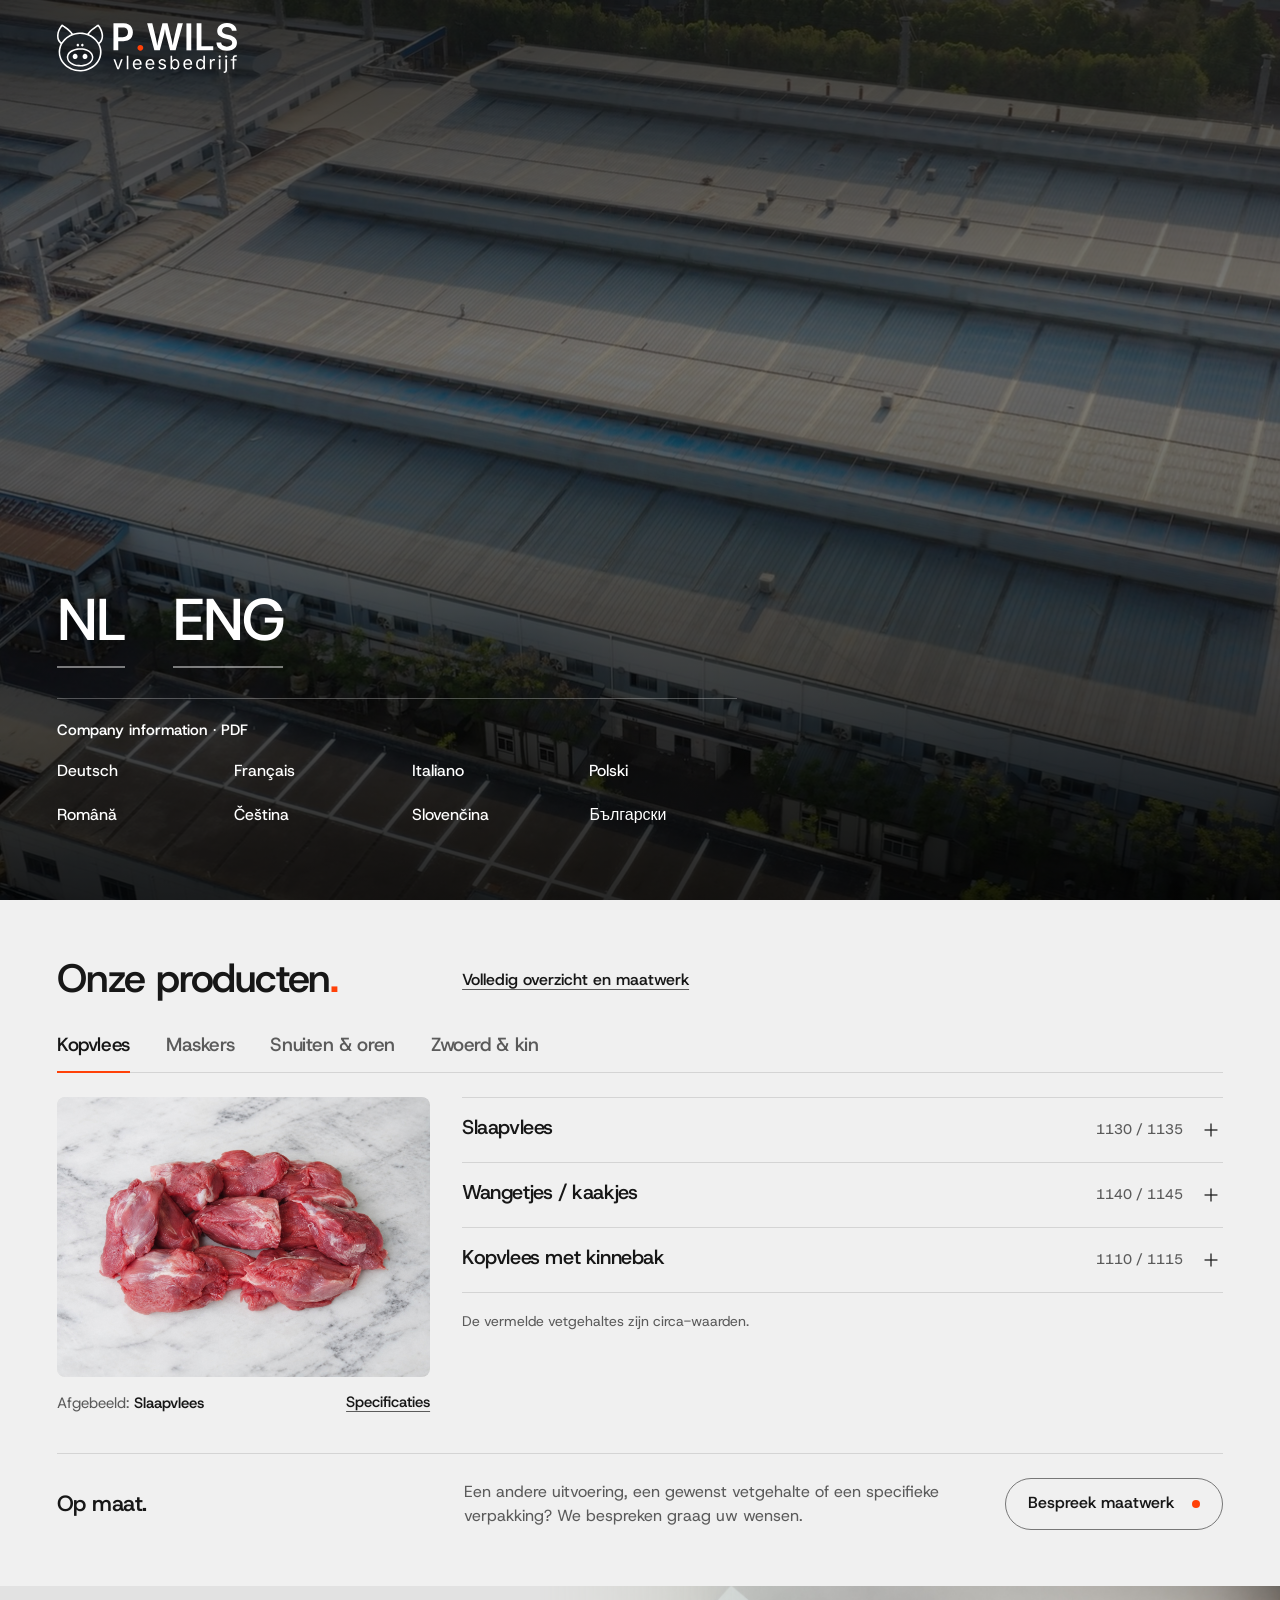
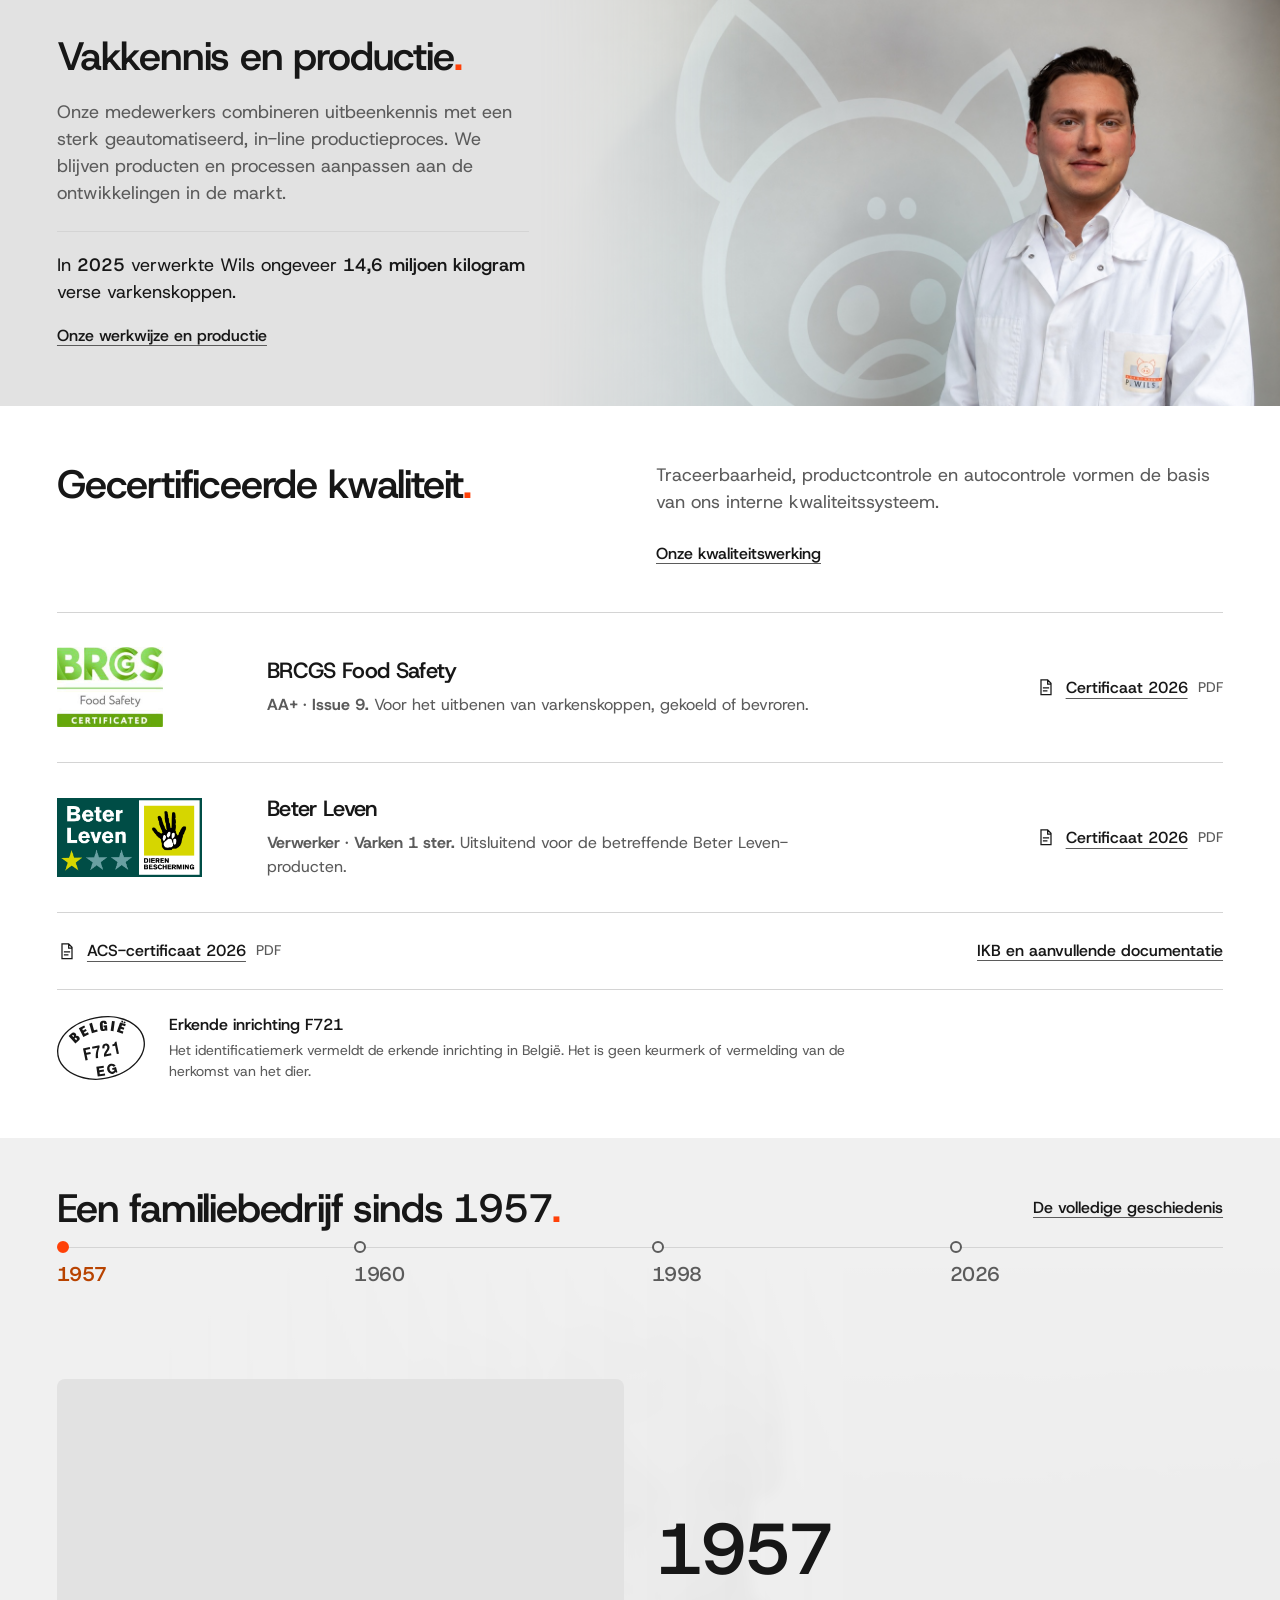
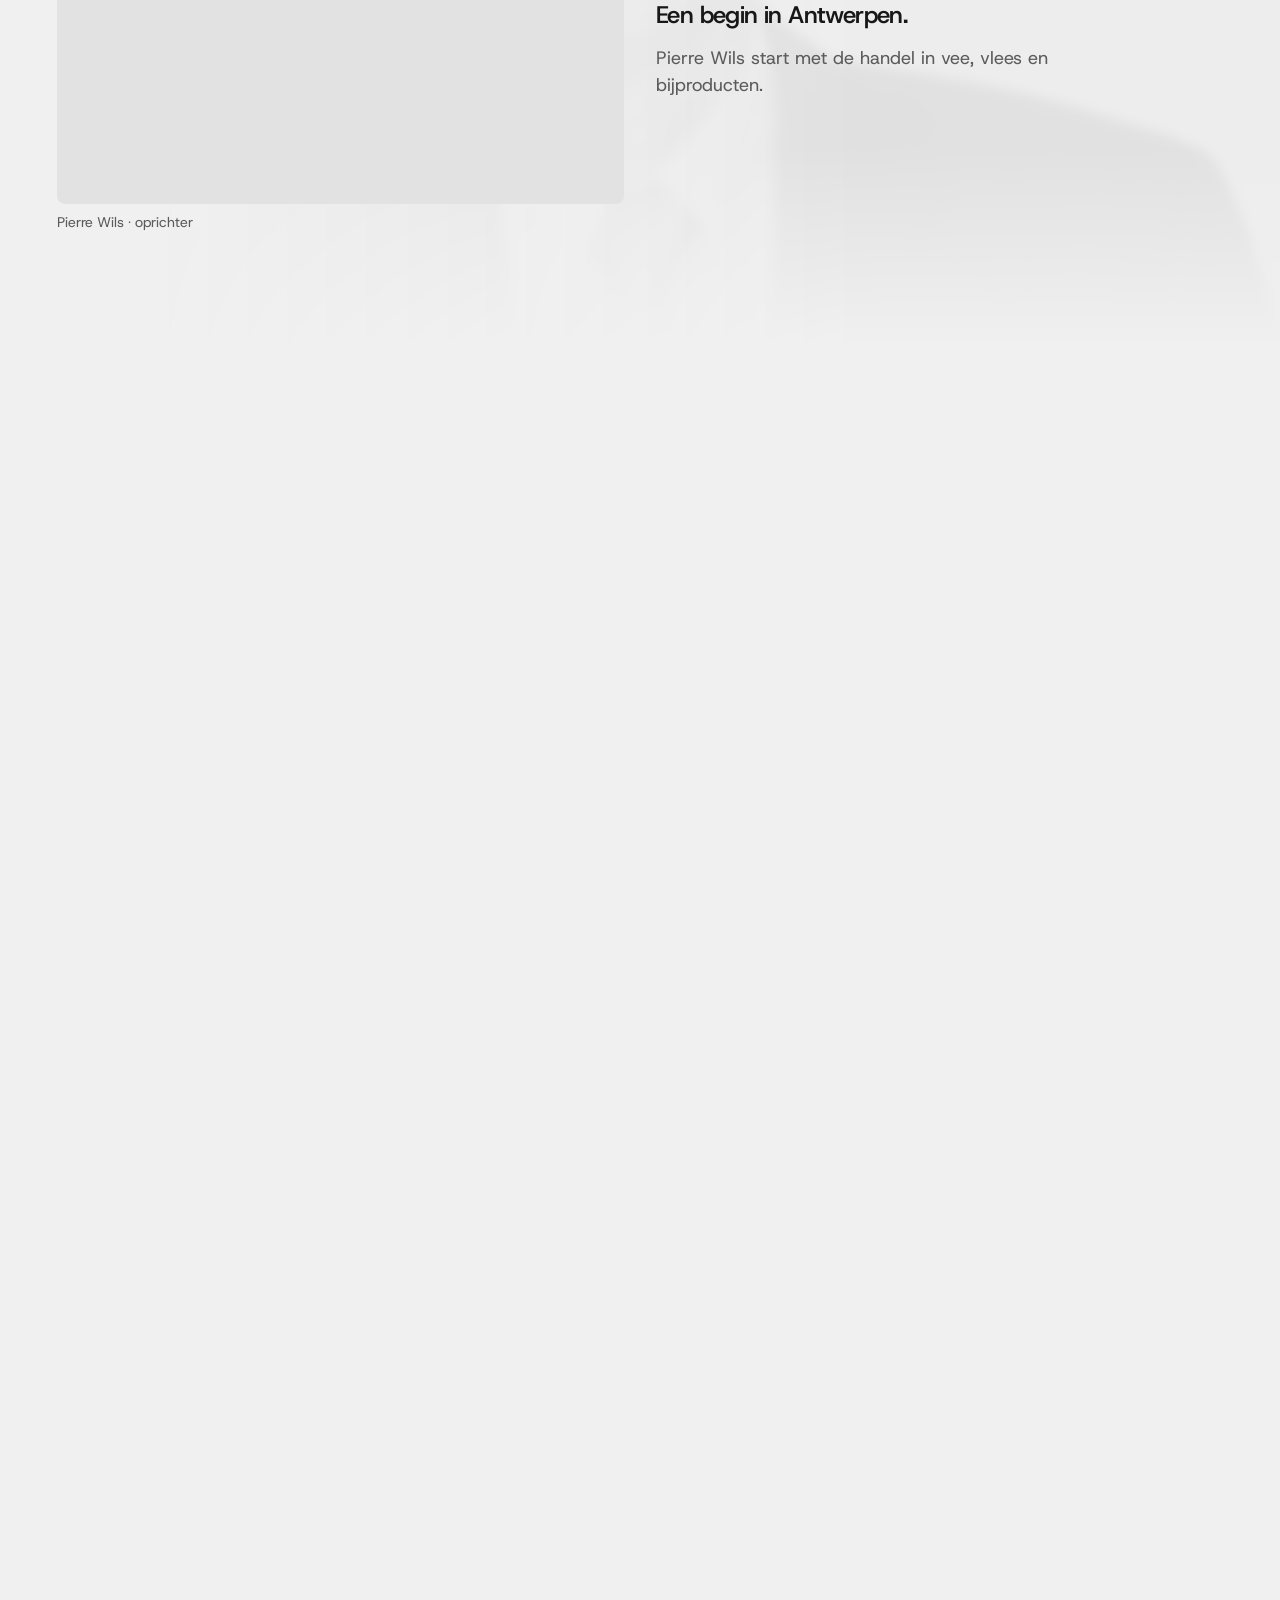
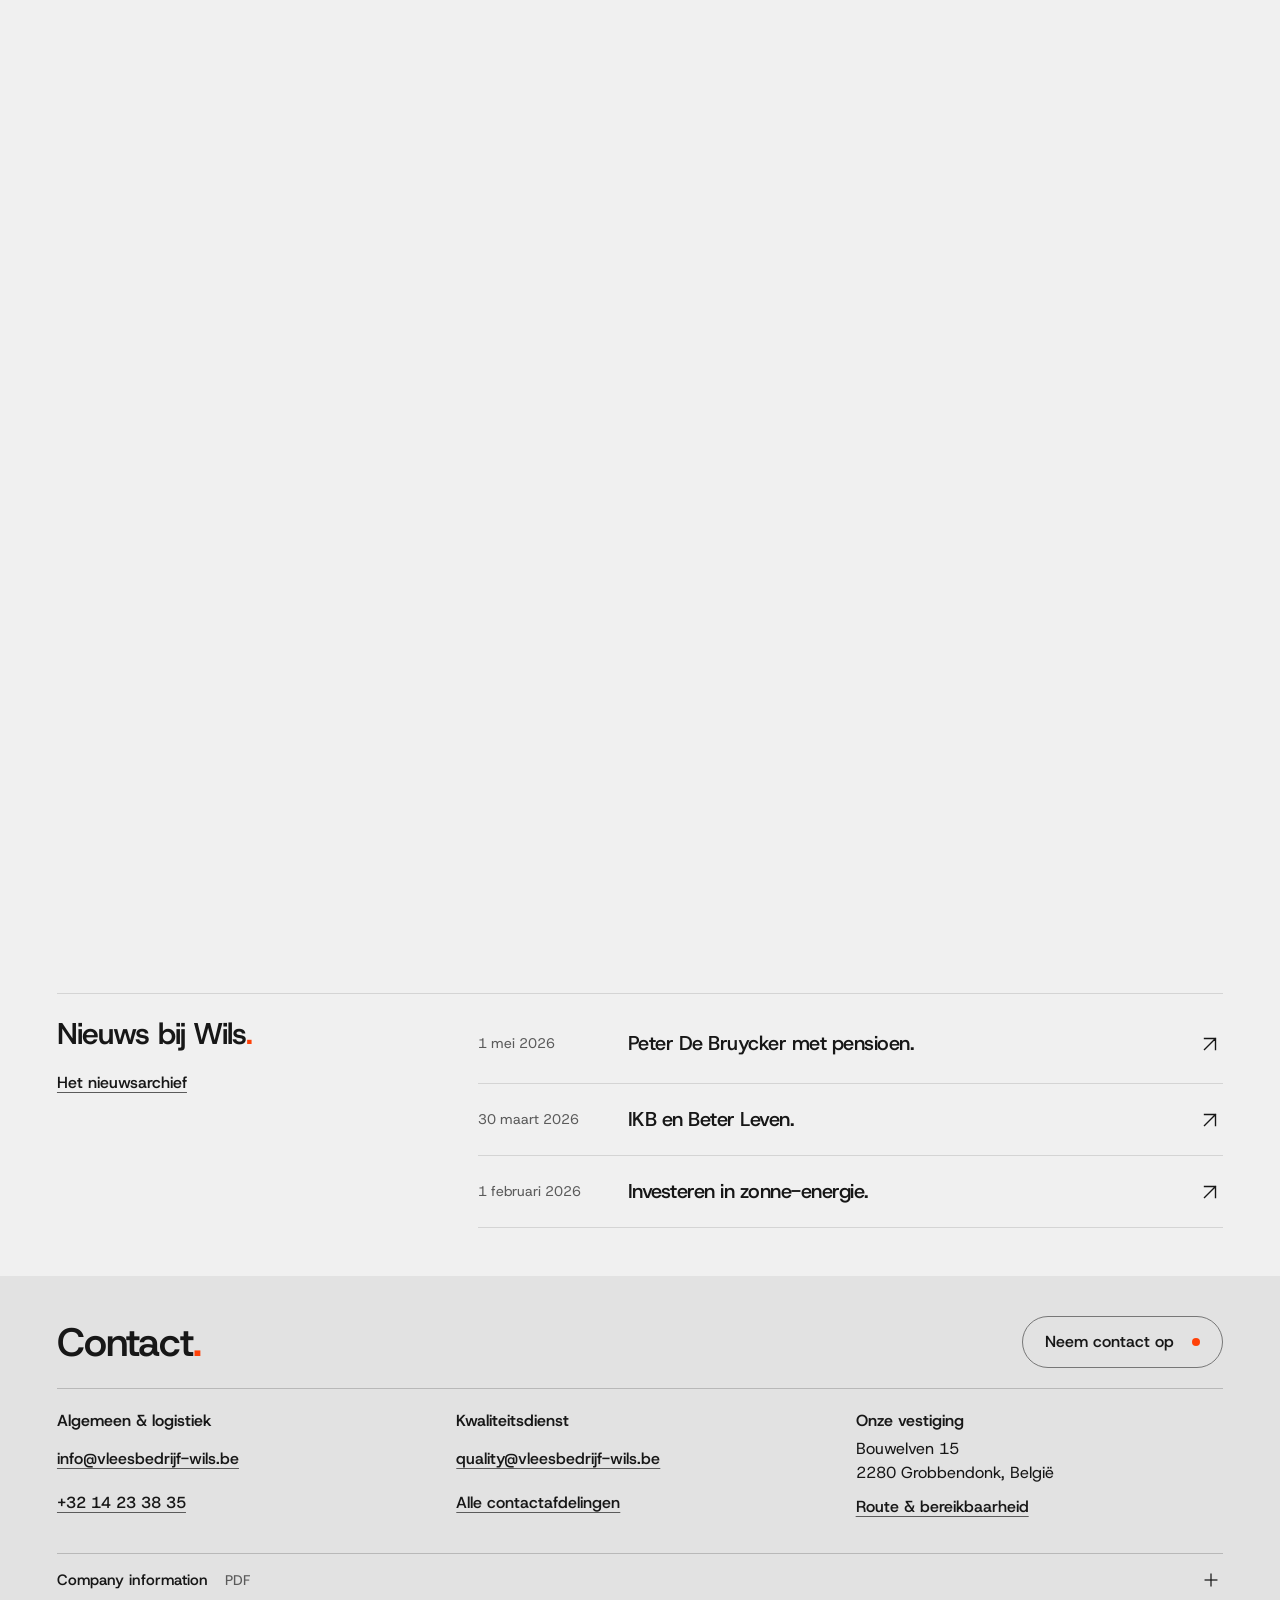
==== commit 648ae765: "Restore scroll-driven home timeline and reached year states" ====
--- a/index.html
+++ b/index.html
@@ -13,12 +13,12 @@
   <link rel="stylesheet" href="home.css?v=media-composition-67-ready">
   <link rel="stylesheet" href="product-register.css?v=industrial-navigation-simple-26">
   <link rel="stylesheet" href="company-editorial.css?v=industrial-navigation-simple-26">
-  <link rel="stylesheet" href="history-editorial.css?v=timeline-stations-65">
+  <link rel="stylesheet" href="history-editorial.css?v=history-scroll-86-ready">
   <link rel="stylesheet" href="buttons-footer.css?v=industrial-navigation-simple-26">
   <link rel="stylesheet" href="navigation.css?v=49-ready">
   <script src="vendor/gsap.min.js" defer></script>
   <script src="vendor/ScrollTrigger.min.js" defer></script>
-  <script src="home.js?v=media-composition-67-ready" defer></script>
+  <script src="home.js?v=history-scroll-86-ready" defer></script>
 <link rel="stylesheet" href="refinement.css?v=compact-year-controls-61"><script src="refinement.js?v=compact-year-controls-61" defer blocking="render"></script></head>
 <body>
 <span id="top" class="page-top" aria-hidden="true"></span>
--- a/history-editorial.css
+++ b/history-editorial.css
@@ -129,9 +129,19 @@
  html.history-compact .history-tabs{gap:12px}
 }
 
-/* V65. One measured segment connects the first and selected station. Its
-   one-pixel base is transformed by the same selection owner at every size. */
+/* V86. The measured rail follows scroll continuously; previous stations remain
+   filled. Desktop keeps its pinned scene, smaller views read in natural flow. */
 .history-scroll .history-progress,
-html.history-compact .history-progress{display:block;width:1px;right:auto;transform-origin:0 50%}
+html.history-flow .history-progress{display:block;width:1px;right:auto;transform-origin:0 50%}
 .history-scroll .history-tab::before,
-html.history-compact .history-tab::before{content:none;display:none}
+html.history-flow .history-tab::before{content:none;display:none}
+.history-tab[data-history-reached="true"]::after{border-color:var(--accent);background:var(--accent)}
+.history-tab[data-history-reached="true"] .year-label{color:var(--action-hover)}
+html.history-flow .history-tabs{position:sticky;top:calc(var(--header-h) + 12px);z-index:4;background:var(--canvas);margin-bottom:24px}
+/* Cover only the header gap; leave the existing gray baseline unobscured. */
+html.history-flow .history-tabs::before{content:'';position:absolute;top:-13px;left:0;right:0;height:12px;background:var(--canvas);z-index:-1;pointer-events:none}
+html.history-flow .history-panel{scroll-margin-top:calc(var(--header-h) + 12px + var(--history-rail-height,55px) + 24px)}
+html.history-flow .history-panel .history-image-stage{border-radius:var(--detail-photo-radius,8px)}
+@media print{
+ html.history-flow .history-tabs{position:static}
+}
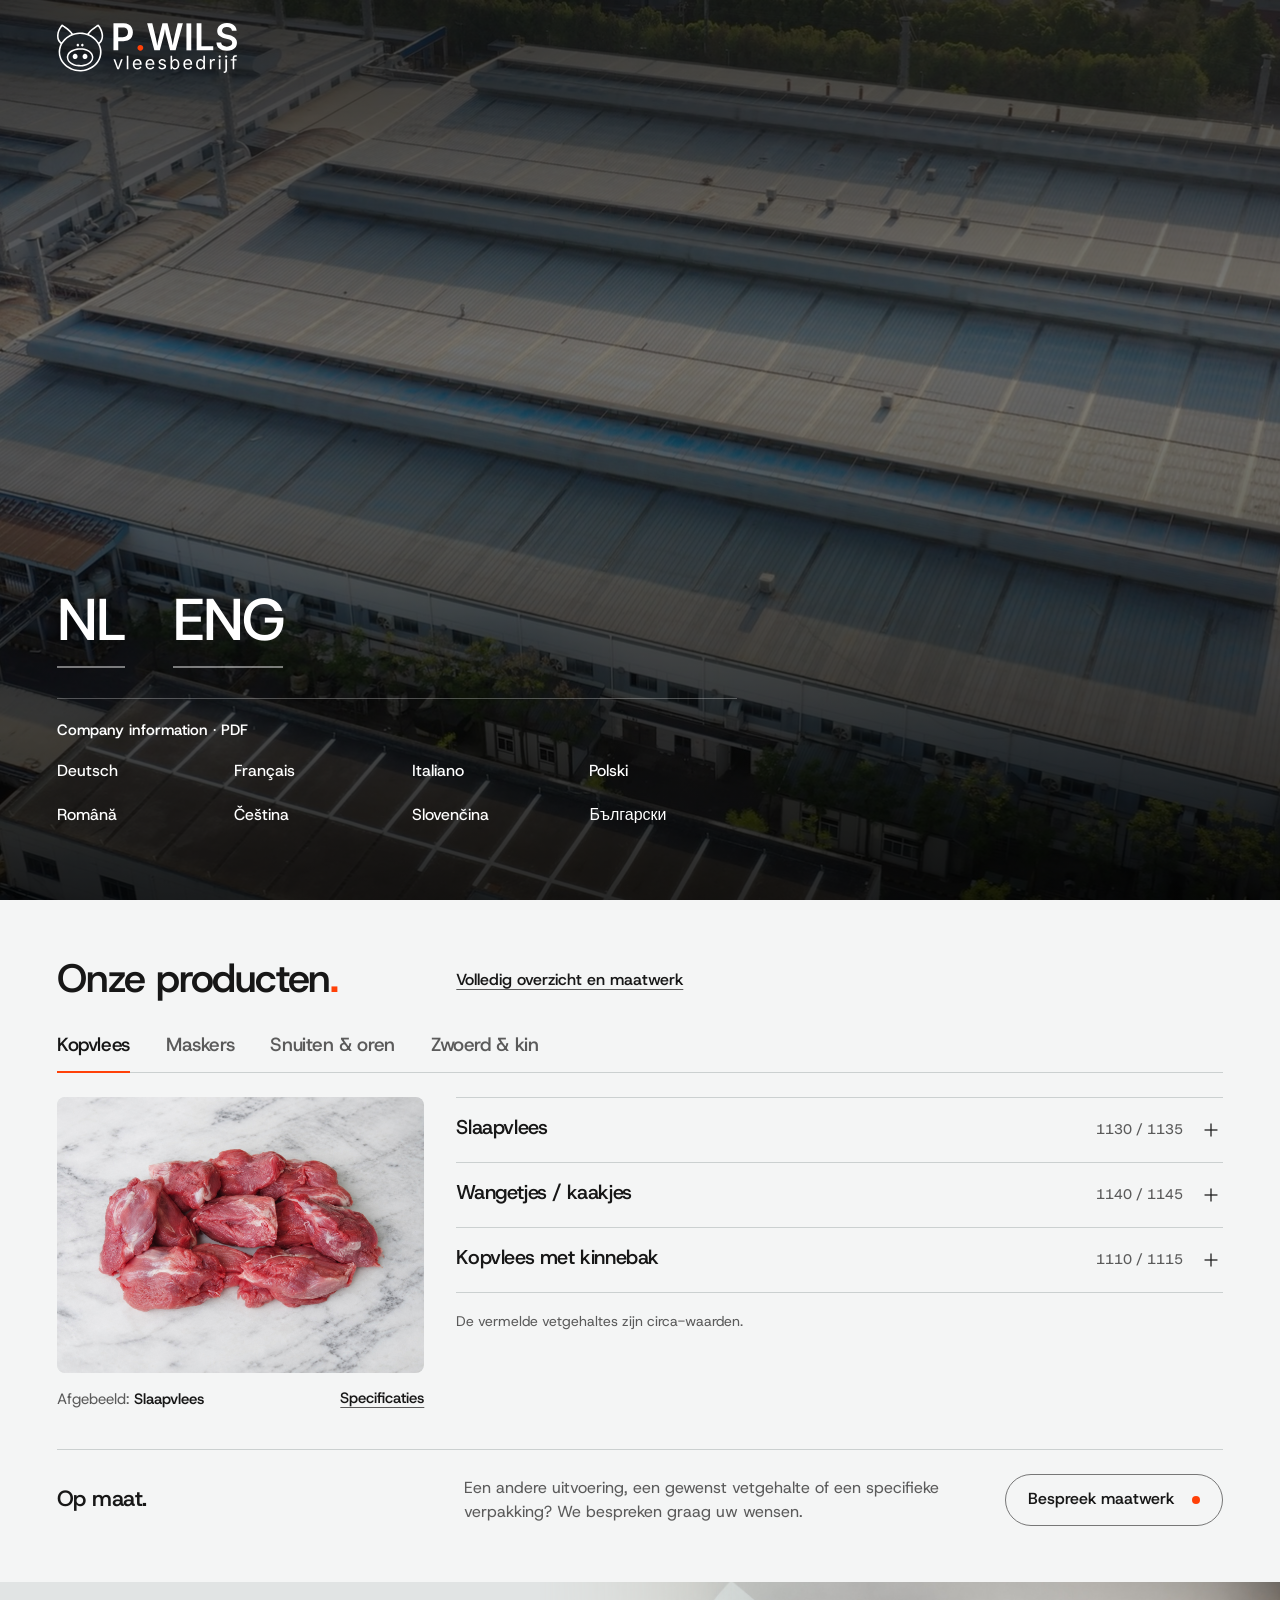
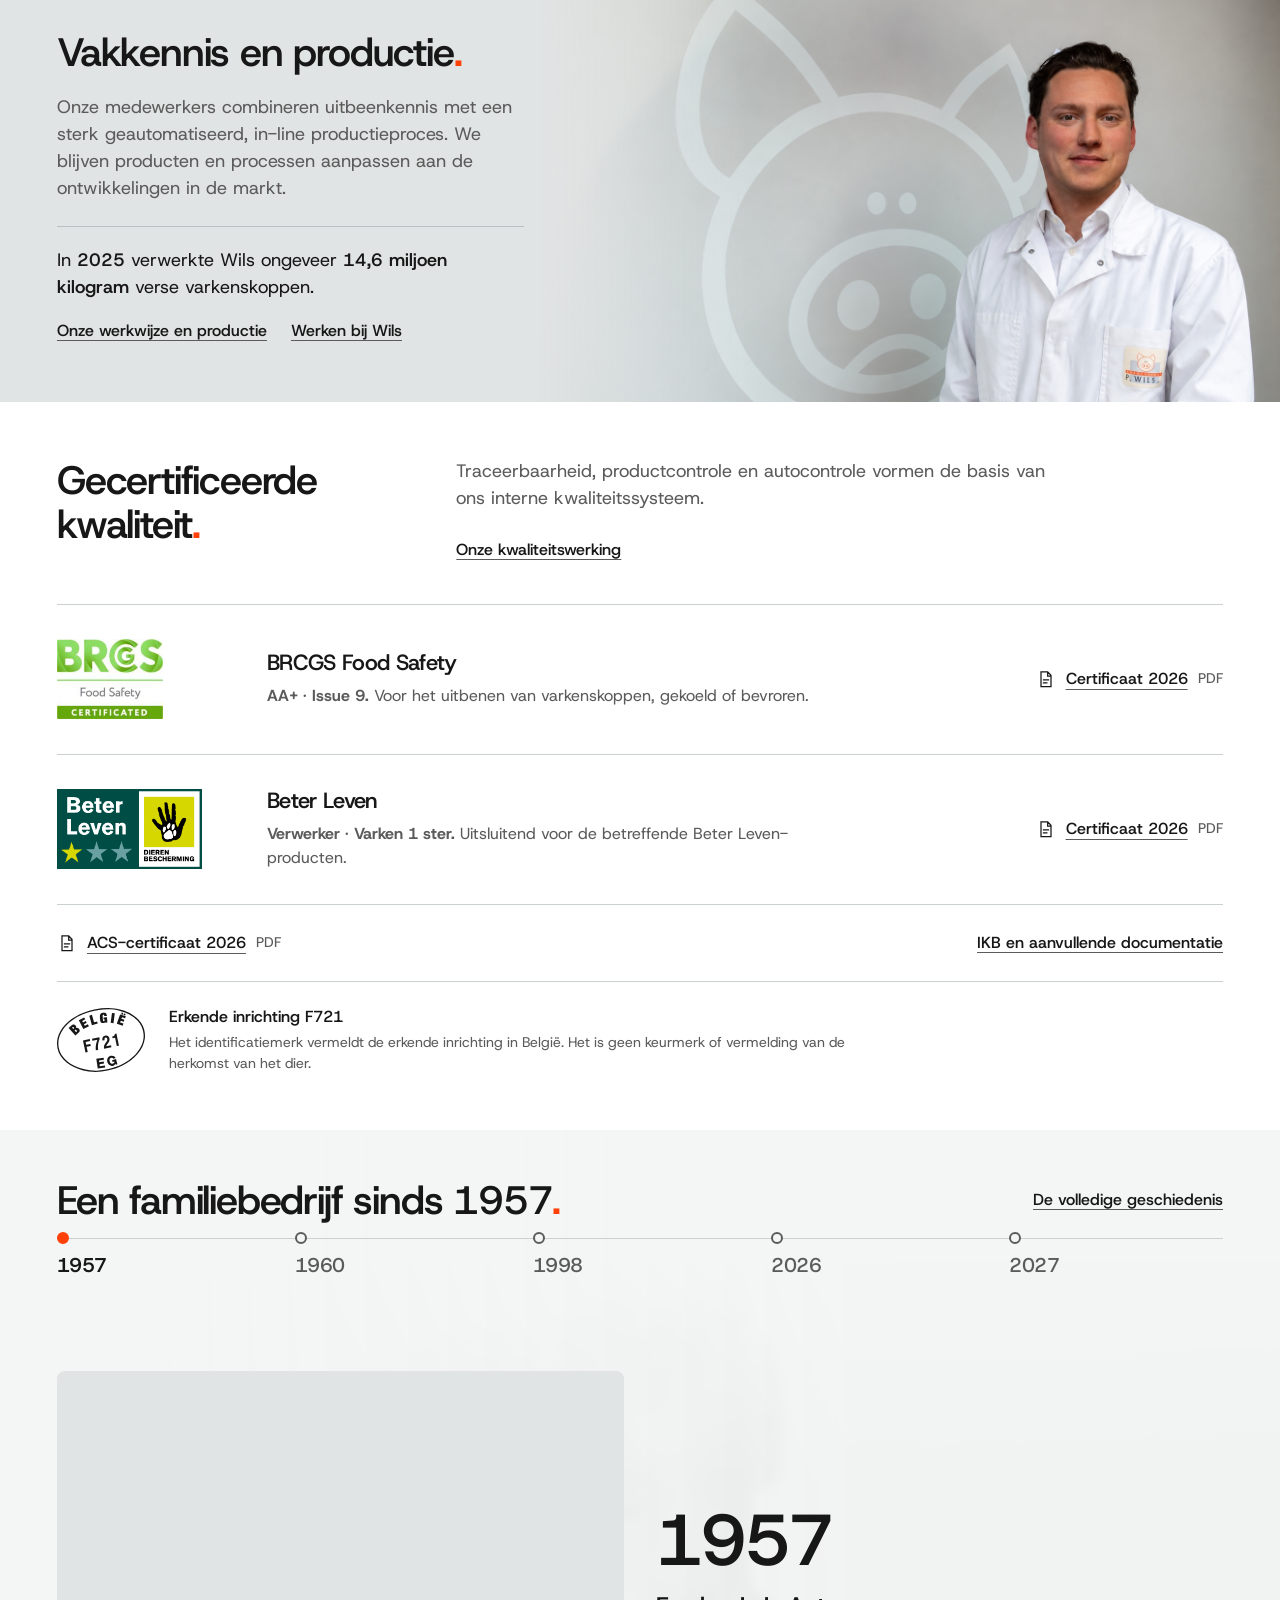
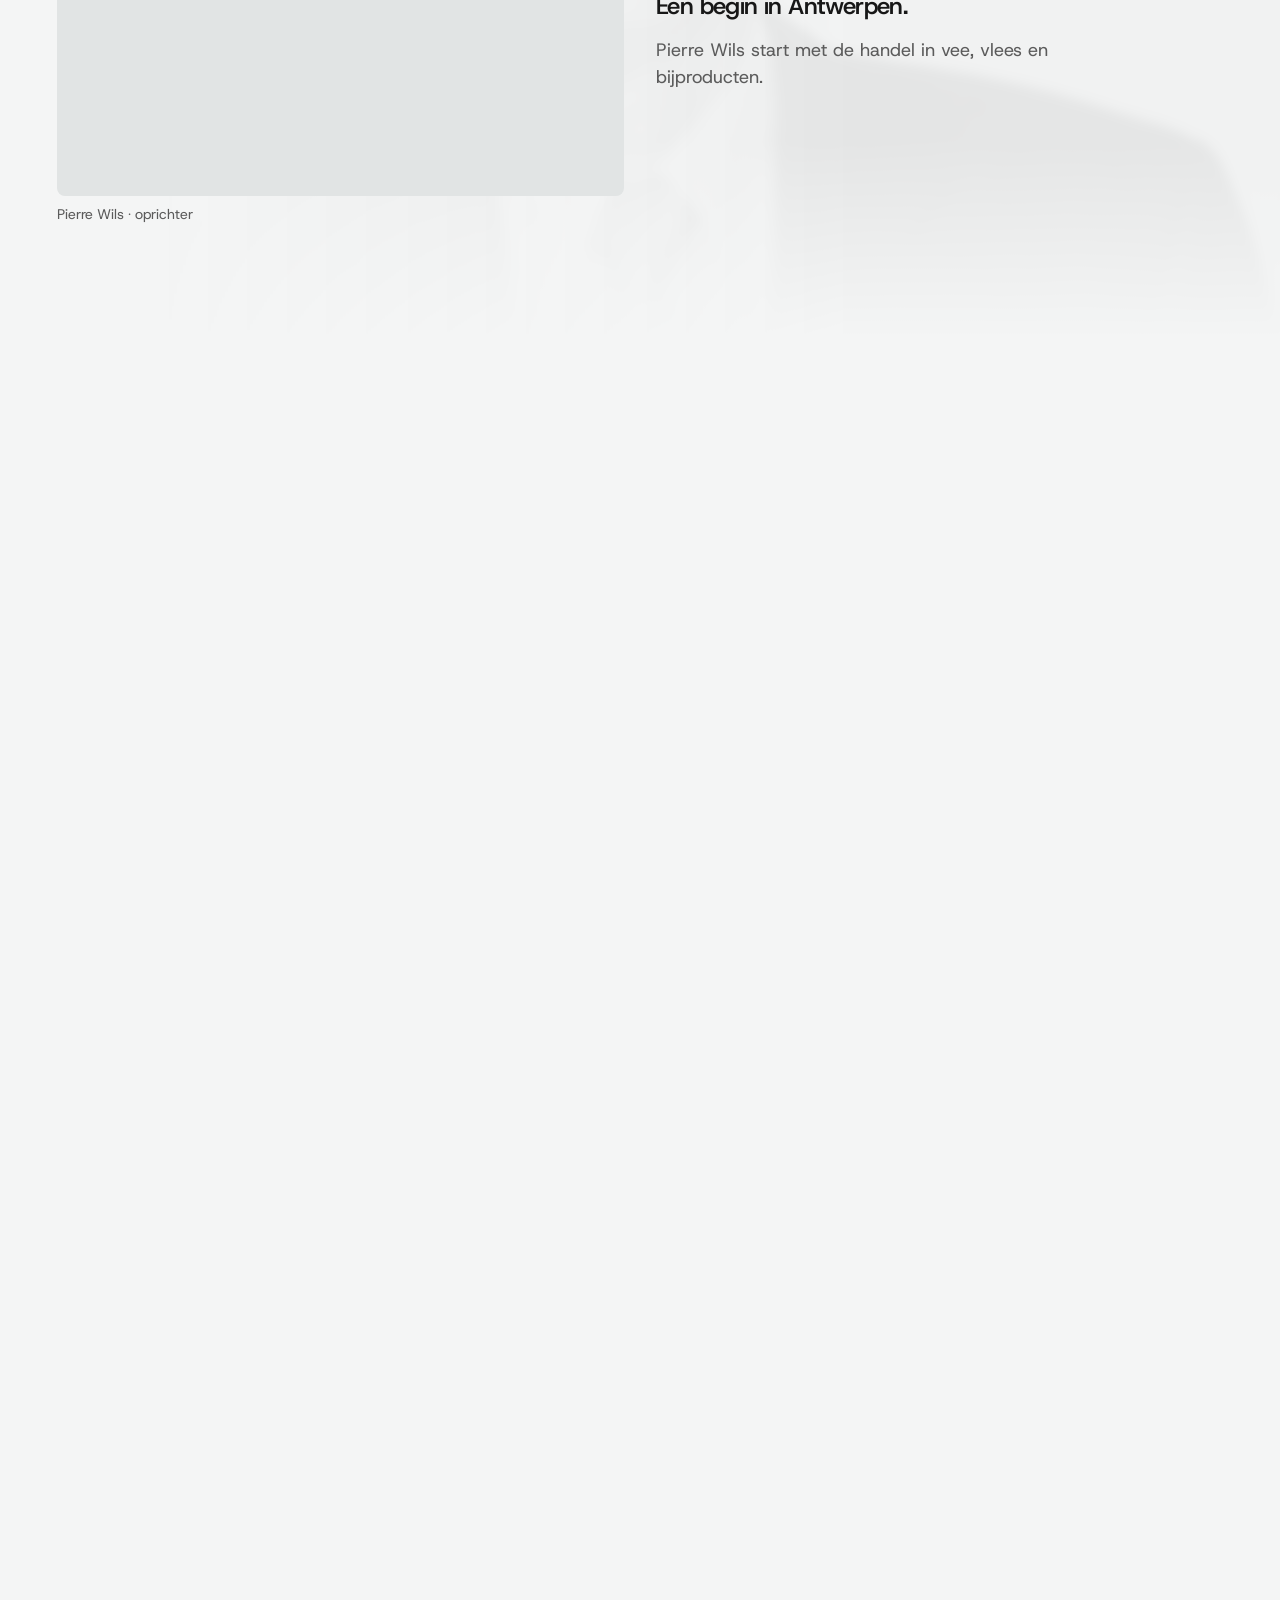
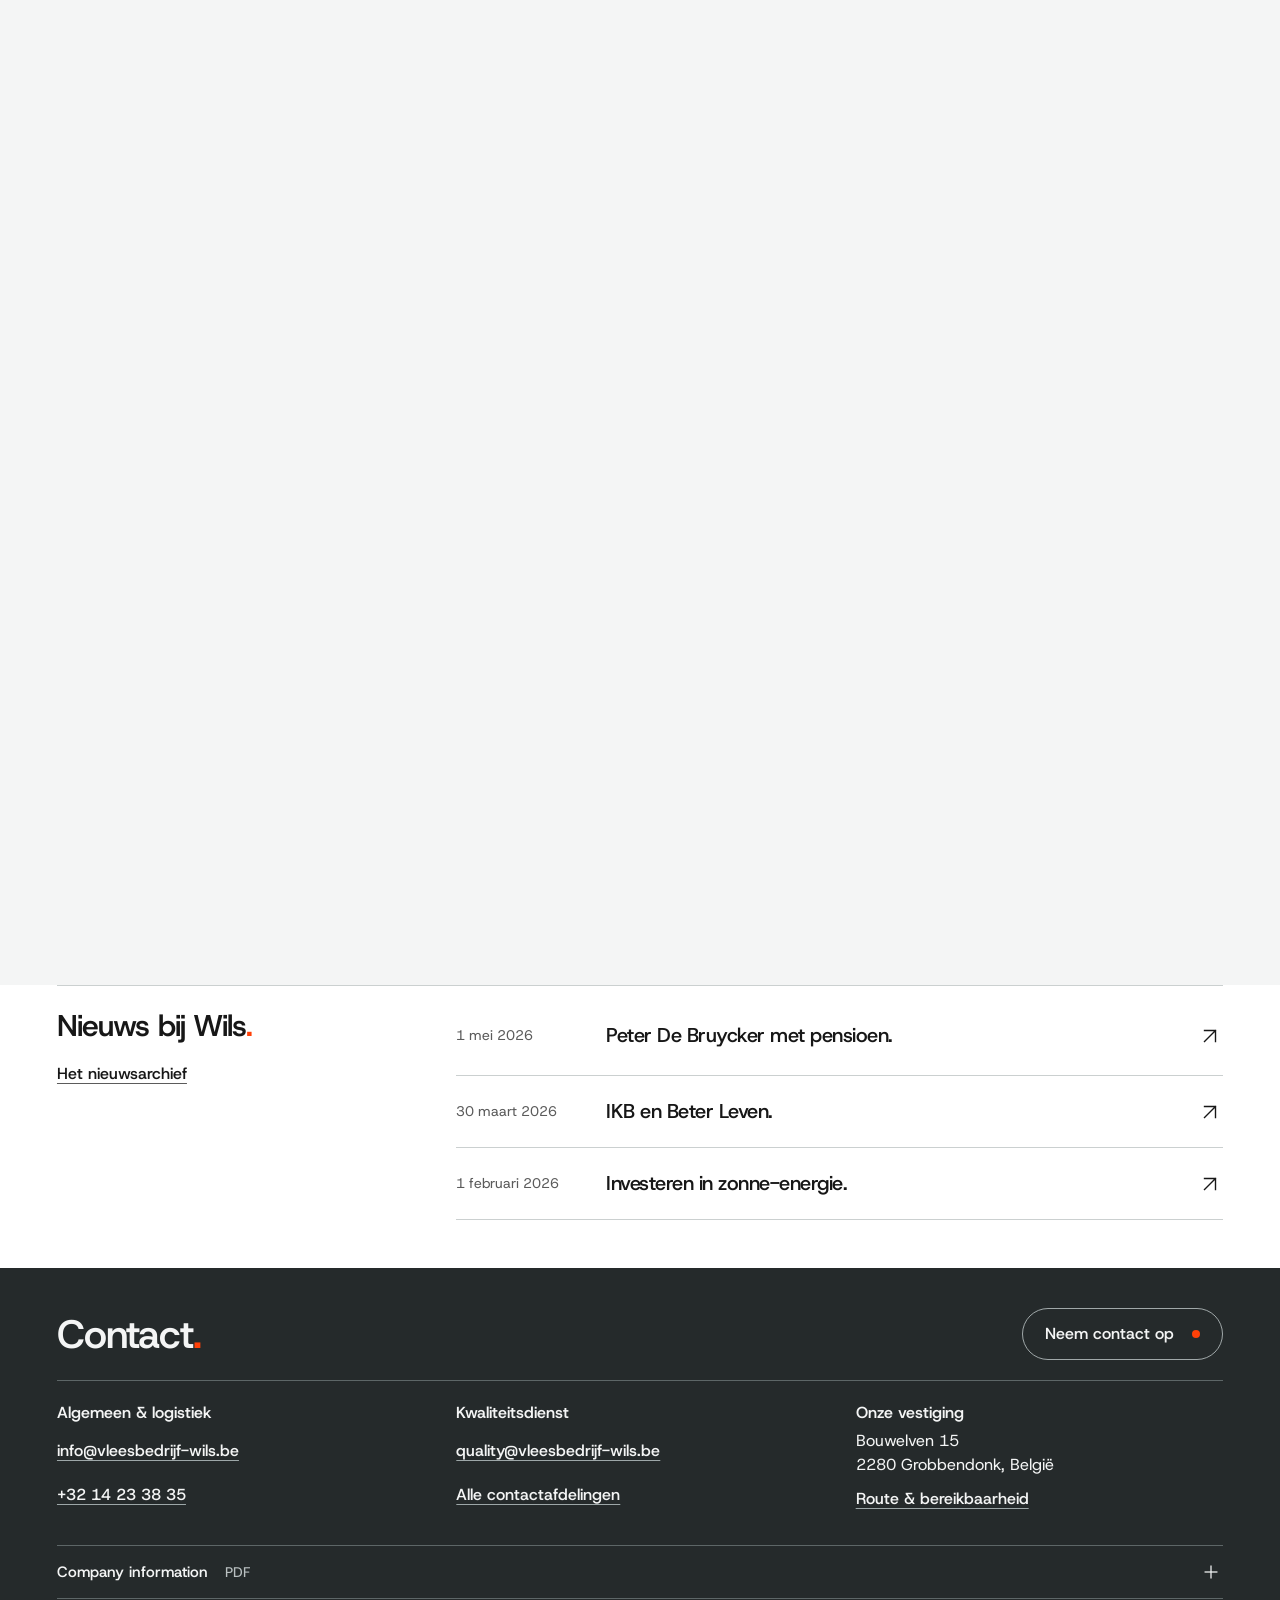
==== commit 7c0938b8: "Publish current site refinements, content and smooth scrolling" ====
--- a/index.html
+++ b/index.html
@@ -1,5 +1,5 @@
 <!doctype html>
-<html lang="nl">
+<html lang="nl" data-wils-page="home">
 <head>
   <meta charset="utf-8">
   <meta name="viewport" content="width=device-width,initial-scale=1">
@@ -10,17 +10,17 @@
   <link rel="icon" href="assets/wils-logo.svg" type="image/svg+xml">
   <link rel="preload" href="assets/fonts/HostGrotesk.ttf" as="font" type="font/ttf" crossorigin>
   <script>if(!location.hash)document.documentElement.classList.add('entry-pending');setTimeout(function(){if(!document.documentElement.dataset.entryController)document.documentElement.classList.remove('entry-pending')},2500);</script>
-  <link rel="stylesheet" href="home.css?v=media-composition-67-ready">
+  <link rel="stylesheet" href="home.css?v=scroll-cue-118-local">
   <link rel="stylesheet" href="product-register.css?v=industrial-navigation-simple-26">
   <link rel="stylesheet" href="company-editorial.css?v=industrial-navigation-simple-26">
-  <link rel="stylesheet" href="history-editorial.css?v=history-scroll-86-ready">
+  <link rel="stylesheet" href="history-editorial.css?v=timeline-2027-117-local">
   <link rel="stylesheet" href="buttons-footer.css?v=industrial-navigation-simple-26">
-  <link rel="stylesheet" href="navigation.css?v=49-ready">
+  <link rel="stylesheet" href="navigation.css?v=menu-languages-96-local">
   <script src="vendor/gsap.min.js" defer></script>
   <script src="vendor/ScrollTrigger.min.js" defer></script>
-  <script src="home.js?v=history-scroll-86-ready" defer></script>
-<link rel="stylesheet" href="refinement.css?v=compact-year-controls-61"><script src="refinement.js?v=compact-year-controls-61" defer blocking="render"></script></head>
-<body>
+  <script src="home.js?v=scroll-cue-118-local" defer></script>
+<link rel="stylesheet" href="refinement.css?v=connected-pages-98-local"><script src="refinement.js?v=fixed-canvas-106-local" defer blocking="render"></script><link rel="stylesheet" href="palette-system.css?v=section-palette-91-local"><script src="page-transitions.js?v=scroll-interrupt-119-local" blocking="render"></script><link rel="stylesheet" href="page-transitions.css?v=fixed-canvas-106-local"><link rel="stylesheet" href="grid-system.css?v=grid-careers-115-local"></head>
+<body class="grid-system-115">
 <span id="top" class="page-top" aria-hidden="true"></span>
 <a class="skip-link" href="#producten">Naar de producten</a>
 <header class="site-header">
@@ -30,9 +30,9 @@
     <button class="language-return" type="button" data-language-return aria-label="Taalkeuze openen" title="Taalkeuze"><svg class="language-globe" xmlns="http://www.w3.org/2000/svg" viewBox="0 0 24 24" fill="none" stroke="currentColor" stroke-width="1.5" stroke-linecap="round" stroke-linejoin="round" aria-hidden="true" focusable="false"><circle cx="12" cy="12" r="10"/><path d="M12 2a14.5 14.5 0 0 0 0 20 14.5 14.5 0 0 0 0-20"/><path d="M2 12h20"/></svg></button>
     <button class="menu-toggle" type="button" aria-label="Open navigatie" aria-controls="mobile-menu" aria-expanded="false"><span data-menu-label>Menu</span><svg class="menu-glyph" viewBox="0 0 24 24" fill="none" aria-hidden="true" focusable="false"><g stroke="currentColor" stroke-width="1.5" stroke-linecap="square" stroke-linejoin="miter"><path d="M4 8h16M4 16h16"/></g></svg></button>
   </div>
-  <nav class="mobile-menu" id="mobile-menu" aria-label="Mobiele hoofdnavigatie" hidden><a class="nav-link" href="producten.html?v=29">Producten &amp; maatwerk</a><a class="nav-link" href="kwaliteit.html?v=29">Kwaliteit</a><a class="nav-link" href="bedrijf.html?v=29">Het bedrijf</a><a class="nav-link" href="contact.html?v=29">Contact &amp; expeditie</a><div class="mobile-language" role="group" aria-labelledby="mobile-language-label">
-<div class="mobile-language-row"><span class="mobile-language-label" id="mobile-language-label"><svg class="language-globe" viewBox="0 0 24 24" fill="none" stroke="currentColor" stroke-width="1.5" stroke-linecap="round" stroke-linejoin="round" aria-hidden="true" focusable="false"><circle cx="12" cy="12" r="10"/><path d="M12 2a14.5 14.5 0 0 0 0 20 14.5 14.5 0 0 0 0-20M2 12h20"/></svg><span>Taal</span></span><div class="mobile-language-options"><a href="index.html?v=49-ready#intro" data-menu-language="nl" lang="nl" aria-current="true">Nederlands</a><a href="index.html?v=49-ready#intro" data-menu-language="en" lang="en">English</a></div></div>
-<a class="mobile-language-pdf" href="index.html?v=49-ready" data-language-return>Andere talen (PDF)</a></div></nav>
+  <nav class="mobile-menu" id="mobile-menu" aria-label="Mobiele hoofdnavigatie" hidden><a class="nav-link" href="producten.html?v=29">Producten &amp; maatwerk</a><a class="nav-link" href="kwaliteit.html?v=29">Kwaliteit</a><a class="nav-link" href="bedrijf.html?v=29">Het bedrijf</a><a class="nav-link" href="contact.html?v=29">Contact &amp; expeditie</a><div class="mobile-language" role="group" aria-label="Languages" lang="en">
+<div class="mobile-language-row"><span class="mobile-language-icon" aria-hidden="true"><svg class="language-globe" viewBox="0 0 24 24" fill="none" stroke="currentColor" stroke-width="1.5" stroke-linecap="round" stroke-linejoin="round" aria-hidden="true" focusable="false"><circle cx="12" cy="12" r="10"/><path d="M12 2a14.5 14.5 0 0 0 0 20 14.5 14.5 0 0 0 0-20M2 12h20"/></svg></span><div class="mobile-language-options"><a href="index.html?v=49-ready#intro" data-menu-language="nl" lang="nl" aria-current="true" aria-label="Nederlands">NL</a><a href="index.html?v=49-ready#intro" data-menu-language="en" lang="en" aria-label="English">ENG</a></div></div>
+<a class="mobile-language-pdf" href="index.html?v=49-ready" data-language-return lang="en">Other languages (PDF)</a></div></nav>
 </header>
 <main>
   <section class="intro-scene" id="intro" aria-labelledby="hero-title">
@@ -44,7 +44,7 @@
           <div class="entry-choice-panel">
             <h2 class="sr-only" id="entry-title">Taalkeuze</h2>
             <nav class="entry-languages" aria-label="Kies uw taal"><a href="#intro" data-entry-language="nl" aria-label="Nederlands">NL<span class="language-line" aria-hidden="true"></span></a><a href="#intro" data-entry-language="eng" aria-label="English">ENG<span class="language-line" aria-hidden="true"></span></a></nav>
-            <div class="entry-documents"><p id="entry-documents-title" lang="en">Company information <span aria-hidden="true">·</span> PDF</p><nav class="language-pdf-grid" aria-labelledby="entry-documents-title"><a href="https://www.vleesbedrijf-wils.be/Andere_talen/Deutsch.pdf" target="_blank" rel="noopener" data-language-pdf="de"><span lang="de">Deutsch</span><span class="sr-only">, bedrijfsinformatie, PDF (opent in een nieuw tabblad)</span></a><a href="https://www.vleesbedrijf-wils.be/Andere_talen/Francais.pdf" target="_blank" rel="noopener" data-language-pdf="fr"><span lang="fr">Français</span><span class="sr-only">, bedrijfsinformatie, PDF (opent in een nieuw tabblad)</span></a><a href="https://www.vleesbedrijf-wils.be/Andere_talen/Italiano.pdf" target="_blank" rel="noopener" data-language-pdf="it"><span lang="it">Italiano</span><span class="sr-only">, bedrijfsinformatie, PDF (opent in een nieuw tabblad)</span></a><a href="https://www.vleesbedrijf-wils.be/Andere_talen/Polski.pdf" target="_blank" rel="noopener" data-language-pdf="pl"><span lang="pl">Polski</span><span class="sr-only">, bedrijfsinformatie, PDF (opent in een nieuw tabblad)</span></a><a href="https://www.vleesbedrijf-wils.be/Andere_talen/Roman.pdf" target="_blank" rel="noopener" data-language-pdf="ro"><span lang="ro">Română</span><span class="sr-only">, bedrijfsinformatie, PDF (opent in een nieuw tabblad)</span></a><a href="https://www.vleesbedrijf-wils.be/Andere_talen/Cesky.pdf" target="_blank" rel="noopener" data-language-pdf="cs"><span lang="cs">Čeština</span><span class="sr-only">, bedrijfsinformatie, PDF (opent in een nieuw tabblad)</span></a><a href="https://www.vleesbedrijf-wils.be/Andere_talen/Slovencina.pdf" target="_blank" rel="noopener" data-language-pdf="sk"><span lang="sk">Slovenčina</span><span class="sr-only">, bedrijfsinformatie, PDF (opent in een nieuw tabblad)</span></a><a href="https://www.vleesbedrijf-wils.be/Andere_talen/Bulgaars.pdf" target="_blank" rel="noopener" data-language-pdf="bg"><span lang="bg">Български</span><span class="sr-only">, bedrijfsinformatie, PDF (opent in een nieuw tabblad)</span></a></nav></div>
+            <div class="entry-documents"><p id="entry-documents-title" lang="en">Company information <span aria-hidden="true">·</span> PDF</p><nav class="language-pdf-grid" aria-labelledby="entry-documents-title"><a href="assets/documents/bedrijfsinformatie-de.pdf" target="_blank" rel="noopener" data-language-pdf="de"><span lang="de">Deutsch</span><span class="sr-only">, bedrijfsinformatie, PDF (opent in een nieuw tabblad)</span></a><a href="assets/documents/bedrijfsinformatie-fr.pdf" target="_blank" rel="noopener" data-language-pdf="fr"><span lang="fr">Français</span><span class="sr-only">, bedrijfsinformatie, PDF (opent in een nieuw tabblad)</span></a><a href="assets/documents/bedrijfsinformatie-it.pdf" target="_blank" rel="noopener" data-language-pdf="it"><span lang="it">Italiano</span><span class="sr-only">, bedrijfsinformatie, PDF (opent in een nieuw tabblad)</span></a><a href="assets/documents/bedrijfsinformatie-pl.pdf" target="_blank" rel="noopener" data-language-pdf="pl"><span lang="pl">Polski</span><span class="sr-only">, bedrijfsinformatie, PDF (opent in een nieuw tabblad)</span></a><a href="assets/documents/bedrijfsinformatie-ro.pdf" target="_blank" rel="noopener" data-language-pdf="ro"><span lang="ro">Română</span><span class="sr-only">, bedrijfsinformatie, PDF (opent in een nieuw tabblad)</span></a><a href="assets/documents/bedrijfsinformatie-cs.pdf" target="_blank" rel="noopener" data-language-pdf="cs"><span lang="cs">Čeština</span><span class="sr-only">, bedrijfsinformatie, PDF (opent in een nieuw tabblad)</span></a><a href="assets/documents/bedrijfsinformatie-sk.pdf" target="_blank" rel="noopener" data-language-pdf="sk"><span lang="sk">Slovenčina</span><span class="sr-only">, bedrijfsinformatie, PDF (opent in een nieuw tabblad)</span></a><a href="assets/documents/bedrijfsinformatie-bg.pdf" target="_blank" rel="noopener" data-language-pdf="bg"><span lang="bg">Български</span><span class="sr-only">, bedrijfsinformatie, PDF (opent in een nieuw tabblad)</span></a></nav></div>
           </div>
         </div>
       </div>
@@ -177,7 +177,7 @@
       <div class="wrap company-editorial">
         <div class="company-copy"><h2 id="company-title">Vakkennis en productie<span class="brand-period">.</span></h2><p>Onze medewerkers combineren uitbeenkennis met een sterk geautomatiseerd, in-line productieproces. We blijven producten en processen aanpassen aan de ontwikkelingen in de markt.</p></div>
         <figure class="company-photo image-reveal"><img src="assets/company/wils-vakmanschap-v2.jpg" alt="Portret in een witte Wils-werkjas naast het varkensbeeldmerk" width="1533" height="1026" loading="lazy" decoding="async"></figure>
-        <div class="company-evidence"><p class="production-statement">In <strong>2025</strong> verwerkte Wils ongeveer <strong>14,6 miljoen kilogram</strong> verse varkenskoppen.</p><a class="text-link" href="bedrijf.html?v=29#productie">Onze werkwijze en productie</a></div>
+        <div class="company-evidence"><p class="production-statement">In <strong>2025</strong> verwerkte Wils ongeveer <strong>14,6 miljoen kilogram</strong> verse varkenskoppen.</p><a class="text-link" href="bedrijf.html?v=29#productie">Onze werkwijze en productie</a><a class="text-link home-careers-link" href="bedrijf.html?v=29#werken-bij-wils">Werken bij Wils</a></div>
       </div>
     </div>
   </section>
@@ -187,8 +187,8 @@
     <div class="wrap">
       <div class="quality-heading"><h2 id="quality-title">Gecertificeerde kwaliteit<span class="brand-period">.</span></h2><p>Traceerbaarheid, productcontrole en autocontrole vormen de basis van ons interne kwaliteitssysteem.</p><a class="text-link" href="kwaliteit.html?v=29">Onze kwaliteitswerking</a></div>
       <div class="quality-ledger">
-        <article class="proof-row" aria-labelledby="brcgs-title"><div class="proof-logo"><img src="assets/quality/brcgs-food-safety-certificated.jpg" alt="BRCGS Food Safety Certificated" width="377" height="284" loading="lazy" decoding="async"></div><div class="proof-copy"><h3 id="brcgs-title">BRCGS Food Safety</h3><p><strong>AA+ · Issue 9.</strong> Voor het uitbenen van varkenskoppen, gekoeld of bevroren.</p></div><a class="document-link" href="https://www.vleesbedrijf-wils.be/afbeeldingen/BRC_certificate_2026.pdf" target="_blank" rel="noopener" aria-label="BRCGS-certificaat 2026, PDF (opent in een nieuw tabblad)"><svg class="" viewBox="0 0 24 24" fill="none" aria-hidden="true" focusable="false"><g stroke="currentColor" stroke-width="1.5" stroke-linecap="square" stroke-linejoin="miter"><path d="M6 3.5h8l4 4V21H6zM14 3.5v5h4M9 13h6M9 16.5h4"/></g></svg><span class="document-title">Certificaat 2026</span><span class="file-type">PDF</span></a></article>
-        <article class="proof-row" aria-labelledby="bl-title"><div class="proof-logo"><img class="beter-leven-mark" src="assets/quality/beter-leven-1-star-official.png" alt="Beter Leven keurmerk, 1 ster, Dierenbescherming" width="990" height="542" loading="lazy" decoding="async"></div><div class="proof-copy"><h3 id="bl-title">Beter Leven</h3><p><strong>Verwerker · Varken 1 ster.</strong> Uitsluitend voor de betreffende Beter Leven-producten.</p></div><a class="document-link" href="https://www.vleesbedrijf-wils.be/afbeeldingen/Beter_Leven_certificaat_2026.pdf" target="_blank" rel="noopener" aria-label="Beter Leven-certificaat 2026, PDF (opent in een nieuw tabblad)"><svg class="" viewBox="0 0 24 24" fill="none" aria-hidden="true" focusable="false"><g stroke="currentColor" stroke-width="1.5" stroke-linecap="square" stroke-linejoin="miter"><path d="M6 3.5h8l4 4V21H6zM14 3.5v5h4M9 13h6M9 16.5h4"/></g></svg><span class="document-title">Certificaat 2026</span><span class="file-type">PDF</span></a></article>
+        <article class="proof-row" aria-labelledby="brcgs-title"><div class="proof-logo"><img src="assets/quality/brcgs-food-safety-certificated.jpg" alt="BRCGS Food Safety Certificated" width="377" height="284" loading="lazy" decoding="async"></div><div class="proof-copy"><h3 id="brcgs-title">BRCGS Food Safety</h3><p><strong>AA+ · Issue 9.</strong> Voor het uitbenen van varkenskoppen, gekoeld of bevroren.</p></div><a class="document-link" href="assets/quality/brcgs-certificaat-2026.pdf" target="_blank" rel="noopener" aria-label="BRCGS-certificaat 2026, PDF (opent in een nieuw tabblad)"><svg class="" viewBox="0 0 24 24" fill="none" aria-hidden="true" focusable="false"><g stroke="currentColor" stroke-width="1.5" stroke-linecap="square" stroke-linejoin="miter"><path d="M6 3.5h8l4 4V21H6zM14 3.5v5h4M9 13h6M9 16.5h4"/></g></svg><span class="document-title">Certificaat 2026</span><span class="file-type">PDF</span></a></article>
+        <article class="proof-row" aria-labelledby="bl-title"><div class="proof-logo"><img class="beter-leven-mark" src="assets/quality/beter-leven-1-star-official.png" alt="Beter Leven keurmerk, 1 ster, Dierenbescherming" width="990" height="542" loading="lazy" decoding="async"></div><div class="proof-copy"><h3 id="bl-title">Beter Leven</h3><p><strong>Verwerker · Varken 1 ster.</strong> Uitsluitend voor de betreffende Beter Leven-producten.</p></div><a class="document-link" href="assets/quality/beter-leven-certificaat-2026.pdf" target="_blank" rel="noopener" aria-label="Beter Leven-certificaat 2026, PDF (opent in een nieuw tabblad)"><svg class="" viewBox="0 0 24 24" fill="none" aria-hidden="true" focusable="false"><g stroke="currentColor" stroke-width="1.5" stroke-linecap="square" stroke-linejoin="miter"><path d="M6 3.5h8l4 4V21H6zM14 3.5v5h4M9 13h6M9 16.5h4"/></g></svg><span class="document-title">Certificaat 2026</span><span class="file-type">PDF</span></a></article>
       </div>
       <div class="quality-support"><a class="document-link" href="assets/quality/acs-certificaat-2026.pdf" target="_blank" rel="noopener" aria-label="ACS-certificaat 2026, PDF (opent in een nieuw tabblad)"><svg viewBox="0 0 24 24" fill="none" aria-hidden="true"><path d="M6 3.5h8l4 4V21H6zM14 3.5v5h4M9 13h6M9 16.5h4" stroke="currentColor" stroke-width="1.5" stroke-linecap="square" stroke-linejoin="miter"/></svg><span class="document-title">ACS-certificaat 2026</span><span class="file-type">PDF</span></a><a class="text-link" href="mailto:quality@vleesbedrijf-wils.be">IKB en aanvullende documentatie</a></div>
       <div class="establishment-row"><img class="establishment-logo" src="assets/quality/identificatiemerk-f721-eg.svg" alt="Ovaal identificatiemerk: België, F721, EG" width="1316" height="952" loading="lazy" decoding="async"><div><h3>Erkende inrichting F721</h3><p>Het identificatiemerk vermeldt de erkende inrichting in België. Het is geen keurmerk of vermelding van de herkomst van het dier.</p></div></div>
@@ -198,7 +198,7 @@
 
   <section class="history-chapter" id="geschiedenis" data-sheet aria-labelledby="history-title">
     <div class="chapter-frame">
-      <div class="wrap history-inner"><div class="history-heading"><h2 id="history-title">Een familiebedrijf sinds 1957<span class="brand-period">.</span></h2><a class="text-link" href="bedrijf.html?v=29#geschiedenis">De volledige geschiedenis</a></div><nav class="history-tabs" aria-label="Jaren uit de geschiedenis van Wils"><a class="history-tab" id="history-tab-1957" href="#history-1957" data-year="1957"><span class="year-label">1957</span><span class="year-caption">Het begin</span></a><a class="history-tab" id="history-tab-1960" href="#history-1960" data-year="1960"><span class="year-label">1960</span><span class="year-caption">Onze specialiteit</span></a><a class="history-tab" id="history-tab-1998" href="#history-1998" data-year="1998"><span class="year-label">1998</span><span class="year-caption">Grobbendonk</span></a><a class="history-tab" id="history-tab-2026" href="#history-2026" data-year="2026"><span class="year-label">2026</span><span class="year-caption">Verder investeren</span></a></nav><div class="history-stage"><article class="history-panel" id="history-1957" data-history-panel="1957" aria-labelledby="history-1957-year history-1957-title" style="--history-atmosphere-image:url('assets/history/pierre-wils-kleur-v1.jpg')">
+      <div class="wrap history-inner"><div class="history-heading"><h2 id="history-title">Een familiebedrijf sinds 1957<span class="brand-period">.</span></h2><a class="text-link" href="bedrijf.html?v=29#geschiedenis">De volledige geschiedenis</a></div><nav class="history-tabs" aria-label="Jaren uit de geschiedenis van Wils" style="--history-stations:5;"><a class="history-tab" id="history-tab-1957" href="#history-1957" data-year="1957"><span class="year-label">1957</span><span class="year-caption">Het begin</span></a><a class="history-tab" id="history-tab-1960" href="#history-1960" data-year="1960"><span class="year-label">1960</span><span class="year-caption">Onze specialiteit</span></a><a class="history-tab" id="history-tab-1998" href="#history-1998" data-year="1998"><span class="year-label">1998</span><span class="year-caption">Grobbendonk</span></a><a class="history-tab" id="history-tab-2026" href="#history-2026" data-year="2026"><span class="year-label">2026</span><span class="year-caption">Verder investeren</span></a><a class="history-tab" id="history-tab-2027" href="#history-2027" data-year="2027"><span class="year-label">2027</span><span class="year-caption">70-jarig bestaan</span></a></nav><div class="history-stage"><article class="history-panel" id="history-1957" data-history-panel="1957" aria-labelledby="history-1957-year history-1957-title" style="--history-atmosphere-image:url('assets/history/pierre-wils-kleur-v1.jpg')">
       <div class="history-story"><header class="history-entry-heading"><time class="history-year" id="history-1957-year" datetime="1957"><span>1957</span></time><h3 id="history-1957-title">Een begin in Antwerpen.</h3></header>
       <figure class="history-visual"><div class="history-image-stage" data-history-image="archive"><img src="assets/history/pierre-wils-kleur-v1.jpg" alt="Archiefportret van oprichter Pierre Wils" width="1451" height="1084" loading="lazy" decoding="async"></div><figcaption>Pierre Wils · oprichter</figcaption></figure>
       <div class="history-copy"><p>Pierre Wils start met de handel in vee, vlees en bijproducten.</p></div></div>
@@ -214,15 +214,20 @@
       <div class="history-story"><header class="history-entry-heading"><time class="history-year" id="history-2026-year" datetime="2026"><span>2026</span></time><h3 id="history-2026-title">Blijven investeren.</h3></header>
       <figure class="history-visual"><div class="history-image-stage" data-history-image="current"><img src="assets/company/luchtfoto-wils.webp" alt="De Wils-vestiging met zonnepanelen op de daken" width="1538" height="1023" loading="lazy" decoding="async"></div><figcaption>De vestiging met zonnepanelen</figcaption></figure>
       <div class="history-copy"><p>Wils meldt de installatie van 692 zonnepanelen, samen goed voor 449,80 kWp piekvermogen.</p></div></div>
+    </article>
+    <article class="history-panel" id="history-2027" data-history-panel="2027" aria-labelledby="history-2027-year history-2027-title" style="--history-atmosphere-image:url('assets/company/luchtfoto-wils.webp')">
+      <div class="history-story"><header class="history-entry-heading"><time class="history-year" id="history-2027-year" datetime="2027"><span>2027</span></time><h3 id="history-2027-title">70-jarig bestaan</h3></header>
+      <figure class="history-visual"><div class="history-image-stage" data-history-image="current"><img src="assets/company/luchtfoto-wils.webp" alt="De Wils-vestiging met zonnepanelen op de daken" width="1538" height="1023" loading="lazy" decoding="async"></div><figcaption>De vestiging met zonnepanelen</figcaption></figure>
+      <div class="history-copy"><p>In 2027 viert Vleesbedrijf P. Wils zijn 70-jarig bestaan.</p></div></div>
     </article></div></div>
     </div>
   </section>
 
   <section class="news-chapter" id="nieuws" data-sheet aria-labelledby="news-title">
-    <div class="chapter-frame"><div class="wrap news-layout"><div class="news-heading"><h2 id="news-title">Nieuws bij Wils<span class="brand-period">.</span></h2><a class="text-link" href="https://www.vleesbedrijf-wils.be/HtmlN/NieuwsNl.html">Het nieuwsarchief</a></div><div class="news-register">
-      <a class="news-row" href="https://www.vleesbedrijf-wils.be/HtmlN/NieuwsNl.html"><time datetime="2026-05-01">1 mei 2026</time><h3>Peter De Bruycker met pensioen.</h3><span class="news-mark"><svg class="" viewBox="0 0 24 24" fill="none" aria-hidden="true" focusable="false"><g stroke="currentColor" stroke-width="1.5" stroke-linecap="square" stroke-linejoin="miter"><path d="M6 18 18 6M6 6h12v12"/></g></svg></span></a>
-      <a class="news-row" href="https://www.vleesbedrijf-wils.be/HtmlN/NieuwsNl.html"><time datetime="2026-03-30">30 maart 2026</time><h3>IKB en Beter Leven.</h3><span class="news-mark"><svg class="" viewBox="0 0 24 24" fill="none" aria-hidden="true" focusable="false"><g stroke="currentColor" stroke-width="1.5" stroke-linecap="square" stroke-linejoin="miter"><path d="M6 18 18 6M6 6h12v12"/></g></svg></span></a>
-      <a class="news-row" href="https://www.vleesbedrijf-wils.be/HtmlN/NieuwsNl.html"><time datetime="2026-02-01">1 februari 2026</time><h3>Investeren in zonne-energie.</h3><span class="news-mark"><svg class="" viewBox="0 0 24 24" fill="none" aria-hidden="true" focusable="false"><g stroke="currentColor" stroke-width="1.5" stroke-linecap="square" stroke-linejoin="miter"><path d="M6 18 18 6M6 6h12v12"/></g></svg></span></a>
+    <div class="chapter-frame"><div class="wrap news-layout"><div class="news-heading"><h2 id="news-title">Nieuws bij Wils<span class="brand-period">.</span></h2><a class="text-link" href="bedrijf.html#nieuws">Het nieuwsarchief</a></div><div class="news-register">
+      <a class="news-row" href="bedrijf.html#pensioen-peter-de-bruycker"><time datetime="2026-05-01">1 mei 2026</time><h3>Peter De Bruycker met pensioen.</h3><span class="news-mark"><svg class="" viewBox="0 0 24 24" fill="none" aria-hidden="true" focusable="false"><g stroke="currentColor" stroke-width="1.5" stroke-linecap="square" stroke-linejoin="miter"><path d="M6 18 18 6M6 6h12v12"/></g></svg></span></a>
+      <a class="news-row" href="bedrijf.html#audit-ikb-beter-leven-2026"><time datetime="2026-03-30">30 maart 2026</time><h3>IKB en Beter Leven.</h3><span class="news-mark"><svg class="" viewBox="0 0 24 24" fill="none" aria-hidden="true" focusable="false"><g stroke="currentColor" stroke-width="1.5" stroke-linecap="square" stroke-linejoin="miter"><path d="M6 18 18 6M6 6h12v12"/></g></svg></span></a>
+      <a class="news-row" href="bedrijf.html#zonnepanelen-2026"><time datetime="2026-02-01">1 februari 2026</time><h3>Investeren in zonne-energie.</h3><span class="news-mark"><svg class="" viewBox="0 0 24 24" fill="none" aria-hidden="true" focusable="false"><g stroke="currentColor" stroke-width="1.5" stroke-linecap="square" stroke-linejoin="miter"><path d="M6 18 18 6M6 6h12v12"/></g></svg></span></a>
     </div></div></div>
   </section>
 
@@ -230,10 +235,10 @@
     <div class="chapter-frame">
     <div class="wrap closing-inner">
       <div class="contact-intro"><h2 id="contact-title">Contact<span class="brand-period">.</span></h2><div><a class="action-primary" href="contact.html?v=29#vraag"><span class="action-label">Neem contact op</span><span class="action-dot" aria-hidden="true"></span></a></div></div>
-      <div class="contact-register"><div><h3>Algemeen &amp; logistiek</h3><a href="mailto:info@vleesbedrijf-wils.be">info@vleesbedrijf-wils.be</a><a href="tel:+3214233835">+32 14 23 38 35</a></div><div><h3>Kwaliteitsdienst</h3><a href="mailto:quality@vleesbedrijf-wils.be">quality@vleesbedrijf-wils.be</a><a class="text-link" href="contact.html?v=29">Alle contactafdelingen</a></div><div><h3>Onze vestiging</h3><address>Bouwelven 15<br>2280 Grobbendonk, België</address><a class="text-link" href="bereikbaarheid.html">Route &amp; bereikbaarheid</a></div></div>
+      <div class="contact-register"><div><h3>Algemeen &amp; logistiek</h3><a href="mailto:info@vleesbedrijf-wils.be">info@vleesbedrijf-wils.be</a><a href="tel:+3214233835">+32 14 23 38 35</a></div><div><h3>Kwaliteitsdienst</h3><a href="mailto:quality@vleesbedrijf-wils.be">quality@vleesbedrijf-wils.be</a><a class="text-link" href="contact.html?v=29">Alle contactafdelingen</a></div><div><h3>Onze vestiging</h3><address>Bouwelven 15<br>2280 Grobbendonk, België</address><a class="text-link" href="contact.html#contact-route">Route &amp; bereikbaarheid</a></div></div>
       <footer class="site-footer">
-        <details class="footer-documents"><summary><span id="footer-documents-title" lang="en">Company information <span class="footer-document-type">PDF</span></span><span class="disclosure-mark"><svg class="" viewBox="0 0 24 24" fill="none" aria-hidden="true" focusable="false"><g stroke="currentColor" stroke-width="1.5" stroke-linecap="square" stroke-linejoin="miter"><path d="M5 12h14"/><path class="plus-stem" d="M12 5v14"/></g></svg></span></summary><nav class="language-pdf-grid" aria-labelledby="footer-documents-title"><a href="https://www.vleesbedrijf-wils.be/Andere_talen/Deutsch.pdf" target="_blank" rel="noopener" data-language-pdf="de"><span lang="de">Deutsch</span><span class="sr-only">, bedrijfsinformatie, PDF (opent in een nieuw tabblad)</span></a><a href="https://www.vleesbedrijf-wils.be/Andere_talen/Francais.pdf" target="_blank" rel="noopener" data-language-pdf="fr"><span lang="fr">Français</span><span class="sr-only">, bedrijfsinformatie, PDF (opent in een nieuw tabblad)</span></a><a href="https://www.vleesbedrijf-wils.be/Andere_talen/Italiano.pdf" target="_blank" rel="noopener" data-language-pdf="it"><span lang="it">Italiano</span><span class="sr-only">, bedrijfsinformatie, PDF (opent in een nieuw tabblad)</span></a><a href="https://www.vleesbedrijf-wils.be/Andere_talen/Polski.pdf" target="_blank" rel="noopener" data-language-pdf="pl"><span lang="pl">Polski</span><span class="sr-only">, bedrijfsinformatie, PDF (opent in een nieuw tabblad)</span></a><a href="https://www.vleesbedrijf-wils.be/Andere_talen/Roman.pdf" target="_blank" rel="noopener" data-language-pdf="ro"><span lang="ro">Română</span><span class="sr-only">, bedrijfsinformatie, PDF (opent in een nieuw tabblad)</span></a><a href="https://www.vleesbedrijf-wils.be/Andere_talen/Cesky.pdf" target="_blank" rel="noopener" data-language-pdf="cs"><span lang="cs">Čeština</span><span class="sr-only">, bedrijfsinformatie, PDF (opent in een nieuw tabblad)</span></a><a href="https://www.vleesbedrijf-wils.be/Andere_talen/Slovencina.pdf" target="_blank" rel="noopener" data-language-pdf="sk"><span lang="sk">Slovenčina</span><span class="sr-only">, bedrijfsinformatie, PDF (opent in een nieuw tabblad)</span></a><a href="https://www.vleesbedrijf-wils.be/Andere_talen/Bulgaars.pdf" target="_blank" rel="noopener" data-language-pdf="bg"><span lang="bg">Български</span><span class="sr-only">, bedrijfsinformatie, PDF (opent in een nieuw tabblad)</span></a></nav></details>
-        <div class="footer-utility"><div class="footer-brand"><a href="#top" aria-label="P.WILS vleesbedrijf — naar boven"><img src="assets/wils-logo.svg" alt="" width="320" height="88"></a></div><nav class="footer-nav" aria-label="Meer bij Wils"><a href="https://www.vleesbedrijf-wils.be/HtmlN/NieuwsNl.html">Nieuwsarchief</a><a href="https://www.vleesbedrijf-wils.be/HtmlN/jobs.html">Werken bij Wils</a><a href="https://www.vleesbedrijf-wils.be/HtmlN/links.html">Sectorlinks</a><a href="https://www.vleesbedrijf-wils.be/HtmlN/privacy.html">Privacy</a></nav><p class="footer-bottom">© 2026 P.WILS vleesbedrijf</p></div>
+        <details class="footer-documents"><summary><span id="footer-documents-title" lang="en">Company information <span class="footer-document-type">PDF</span></span><span class="disclosure-mark"><svg class="" viewBox="0 0 24 24" fill="none" aria-hidden="true" focusable="false"><g stroke="currentColor" stroke-width="1.5" stroke-linecap="square" stroke-linejoin="miter"><path d="M5 12h14"/><path class="plus-stem" d="M12 5v14"/></g></svg></span></summary><nav class="language-pdf-grid" aria-labelledby="footer-documents-title"><a href="assets/documents/bedrijfsinformatie-de.pdf" target="_blank" rel="noopener" data-language-pdf="de"><span lang="de">Deutsch</span><span class="sr-only">, bedrijfsinformatie, PDF (opent in een nieuw tabblad)</span></a><a href="assets/documents/bedrijfsinformatie-fr.pdf" target="_blank" rel="noopener" data-language-pdf="fr"><span lang="fr">Français</span><span class="sr-only">, bedrijfsinformatie, PDF (opent in een nieuw tabblad)</span></a><a href="assets/documents/bedrijfsinformatie-it.pdf" target="_blank" rel="noopener" data-language-pdf="it"><span lang="it">Italiano</span><span class="sr-only">, bedrijfsinformatie, PDF (opent in een nieuw tabblad)</span></a><a href="assets/documents/bedrijfsinformatie-pl.pdf" target="_blank" rel="noopener" data-language-pdf="pl"><span lang="pl">Polski</span><span class="sr-only">, bedrijfsinformatie, PDF (opent in een nieuw tabblad)</span></a><a href="assets/documents/bedrijfsinformatie-ro.pdf" target="_blank" rel="noopener" data-language-pdf="ro"><span lang="ro">Română</span><span class="sr-only">, bedrijfsinformatie, PDF (opent in een nieuw tabblad)</span></a><a href="assets/documents/bedrijfsinformatie-cs.pdf" target="_blank" rel="noopener" data-language-pdf="cs"><span lang="cs">Čeština</span><span class="sr-only">, bedrijfsinformatie, PDF (opent in een nieuw tabblad)</span></a><a href="assets/documents/bedrijfsinformatie-sk.pdf" target="_blank" rel="noopener" data-language-pdf="sk"><span lang="sk">Slovenčina</span><span class="sr-only">, bedrijfsinformatie, PDF (opent in een nieuw tabblad)</span></a><a href="assets/documents/bedrijfsinformatie-bg.pdf" target="_blank" rel="noopener" data-language-pdf="bg"><span lang="bg">Български</span><span class="sr-only">, bedrijfsinformatie, PDF (opent in een nieuw tabblad)</span></a></nav></details>
+        <div class="footer-utility"><div class="footer-brand"><a href="#top" aria-label="P.WILS vleesbedrijf — naar boven"><img src="assets/wils-logo-light.svg" alt="" width="320" height="88"></a></div><nav class="footer-nav" aria-label="Meer bij Wils"><a href="bedrijf.html#nieuws">Nieuwsarchief</a><a href="bedrijf.html#werken-bij-wils">Werken bij Wils</a><a href="sector.html">Sectorlinks</a><a href="privacy.html">Privacy</a></nav><p class="footer-bottom">© 2026 P.WILS vleesbedrijf</p></div>
       </footer>
     </div>
     </div>
--- a/home.css
+++ b/home.css
@@ -406,12 +406,12 @@
 .hero-action{display:flex;align-items:center;gap:16px}
 @media(min-width:821px){.hero-action{justify-content:space-between}}
 .hero-action>.action-primary{flex:0 1 auto;min-width:0}
-.hero-scroll{position:relative;inset:auto;display:inline-flex;align-items:center;justify-content:center;flex:none;width:44px;height:44px;color:white;pointer-events:auto;opacity:1;visibility:visible;transition:opacity 180ms var(--ease-ui),visibility 0s}
+.hero-scroll{position:relative;inset:auto;display:inline-flex;align-items:center;justify-content:center;flex:none;width:44px;height:44px;color:white;pointer-events:auto;opacity:calc(1 - var(--cue-progress,0));transform:translate3d(0,calc(var(--cue-progress,0)*6px),0);visibility:visible;transition:opacity 200ms linear,transform 200ms var(--ease-ui),visibility 0s}
 .hero-scroll-circle{display:grid;place-items:center;flex:none;width:44px;height:44px;border:1px solid rgba(255,255,255,.72);border-radius:50%;color:white;background:transparent;transition:background 180ms var(--ease-ui),color 180ms var(--ease-ui),border-color 180ms var(--ease-ui)}
 .hero-scroll-chevron{width:20px;height:20px;flex:none;transform:translate3d(0,0,0)}
 .hero-scroll:is(:hover,:focus-visible) .hero-scroll-circle{background:white;border-color:white;color:var(--ink)}
 .hero-scroll:focus-visible{outline:2px solid white;outline-offset:5px;border-radius:50%}
-.hero-scroll.is-scrolled{opacity:0;visibility:hidden;pointer-events:none;transition:opacity 180ms var(--ease-ui),visibility 0s 180ms}
+.hero-scroll.is-scrolled{opacity:0;visibility:hidden;pointer-events:none;transition:opacity 200ms linear,transform 200ms var(--ease-ui),visibility 0s 200ms}
 .entry-gate{position:absolute;inset:0;z-index:8;color:white;overflow-y:auto;overscroll-behavior:contain;scrollbar-color:white transparent;scrollbar-width:thin}
 .entry-layout{min-height:100%;display:flex;flex-direction:column}
 .entry-brand-line{height:var(--header-h);flex:none;display:flex;align-items:center}
@@ -506,6 +506,7 @@
 @media(prefers-reduced-motion:reduce){
  .hero-aerial{animation:none;transform:none}
  .hero-media-shade,.hero-reading-shade,.hero-entry-shade,.site-header,.site-header::before,.site-header::after,.brand img,.hero-scroll,.hero-scroll-circle{transition:none}
+ .hero-scroll,.hero-scroll.is-scrolled{transform:none;transition:none}
  .intro-scene{height:auto;min-height:0}
  .entry-pending .intro-scene,.entry-pending .hero-stage{height:100svh;min-height:0}
 }
--- a/history-editorial.css
+++ b/history-editorial.css
@@ -3,9 +3,9 @@
 .history-heading{display:flex;align-items:flex-start;justify-content:space-between;gap:32px;margin-bottom:16px}
 .history-heading h2{flex:1;max-width:none;font-size:var(--section-title);line-height:1.12;margin:0}
 .history-heading>.text-link{flex:none;margin:0}
-.history-tabs{gap:24px;margin:0 0 24px}
+.history-tabs{grid-template-columns:repeat(var(--history-stations,4),minmax(0,1fr));gap:24px;margin:0 0 24px}
 .history-tab{min-height:54px;padding:12px 0 14px;align-items:center}
-/* Four stations sit on the existing rail without changing its geometry. */
+/* Stations share the existing rail; its count follows the native year links. */
 .history-tab::after{content:'';position:absolute;top:-7px;left:0;width:12px;height:12px;border:2px solid var(--muted);border-radius:50%;background:var(--canvas);z-index:2;pointer-events:none;transition:background-color 180ms var(--ease-ui),border-color 180ms var(--ease-ui)}
 .history-tab:is([aria-current],[aria-selected="true"],:hover,:focus-visible)::after{border-color:var(--accent);background:var(--accent)}
 .year-label{font-size:20px;line-height:1.3;font-weight:520}
@@ -95,7 +95,7 @@
 html.history-compact .history-chapter>.chapter-frame{position:relative;top:auto;min-height:0;padding:40px 0 48px}
 html.history-compact .history-inner{grid-template-rows:auto auto auto auto}
 html.history-compact .history-heading{margin-bottom:24px}
-html.history-compact .history-tabs{grid-row:2;grid-template-columns:repeat(4,minmax(0,1fr));gap:24px;margin:0 0 24px}
+html.history-compact .history-tabs{grid-row:2;grid-template-columns:repeat(var(--history-stations,4),minmax(0,1fr));gap:24px;margin:0 0 24px}
 html.history-compact .history-tab{min-width:0;min-height:54px;padding:12px 0 14px;gap:0;justify-content:flex-start;align-items:center}
 html.history-compact .history-tab:is([aria-current],[aria-selected="true"])::before{transform:scaleX(1)}
 html.history-compact .history-progress{display:none}
@@ -136,7 +136,7 @@
 .history-scroll .history-tab::before,
 html.history-flow .history-tab::before{content:none;display:none}
 .history-tab[data-history-reached="true"]::after{border-color:var(--accent);background:var(--accent)}
-.history-tab[data-history-reached="true"] .year-label{color:var(--action-hover)}
+.history-tab[data-history-reached="true"] .year-label{color:var(--ink)}
 html.history-flow .history-tabs{position:sticky;top:calc(var(--header-h) + 12px);z-index:4;background:var(--canvas);margin-bottom:24px}
 /* Cover only the header gap; leave the existing gray baseline unobscured. */
 html.history-flow .history-tabs::before{content:'';position:absolute;top:-13px;left:0;right:0;height:12px;background:var(--canvas);z-index:-1;pointer-events:none}
--- a/navigation.css
+++ b/navigation.css
@@ -6,13 +6,14 @@
 .mobile-menu>.nav-link:is(:hover,:focus-visible){text-decoration:underline;text-decoration-color:var(--accent);text-decoration-thickness:2px;text-underline-offset:6px}
 /* Language is a secondary menu utility, never a fifth main navigation item. */
 .mobile-language{padding-top:16px}
-.mobile-language-row{display:flex;align-items:center;justify-content:space-between;gap:16px}
-.mobile-language-label{display:inline-flex;align-items:center;gap:10px;color:var(--muted);font-size:16px;line-height:1.4;white-space:nowrap}
+.mobile-language-row{display:flex;align-items:center;justify-content:flex-start;gap:14px}
+.mobile-language-icon{display:inline-flex;align-items:center;flex:none;color:var(--muted)}
 .site-header .mobile-language .language-globe{width:20px;height:20px;flex:none}
-.mobile-language-options{display:flex;align-items:center;gap:24px}
+.mobile-language-options{display:flex;align-items:center;gap:16px}
+.mobile-language-options a{min-width:44px;justify-content:flex-start}
 .mobile-menu .mobile-language a{display:inline-flex;align-items:center;min-height:44px;padding:8px 0;border:0;font-size:16px;line-height:1.4;letter-spacing:-.01em}
 .mobile-language-options a[aria-current=true]{font-weight:600;gap:8px}
-.mobile-language-options a[aria-current=true]::after{content:"";width:6px;height:6px;flex:none;border-radius:50%;background:var(--accent)}
+.mobile-language-options a[aria-current=true]::before{content:"";width:6px;height:6px;flex:none;border-radius:50%;background:var(--accent)}
 .mobile-menu .mobile-language-pdf{color:var(--muted);text-decoration:underline;text-decoration-color:var(--rule);text-underline-offset:5px}
 .mobile-menu .mobile-language a:is(:hover,:focus-visible){text-decoration:underline;text-decoration-color:var(--accent);text-decoration-thickness:2px;text-underline-offset:5px}
 .mobile-menu .mobile-language a:focus-visible{outline:2px solid var(--ink);outline-offset:4px}
@@ -23,7 +24,7 @@
  .ui-enhanced .site-header .header-inner>.language-return{display:none}
  .ui-enhanced .site-header .header-inner>.menu-toggle{margin-left:auto}
 }
-@media(max-width:360px){.header-inner{gap:14px}.mobile-menu>.nav-link{font-size:18px}.mobile-language-options{gap:16px}.mobile-language-label{gap:8px}}
+@media(max-width:360px){.header-inner{gap:14px}.mobile-menu>.nav-link{font-size:18px}.mobile-language-options{gap:16px}}
 /* Without scripting, show the four ordinary links directly. */
 @media(max-width:1100px){
  html:not(.ui-enhanced) .site-header{height:auto}
--- a/refinement.css
+++ b/refinement.css
@@ -334,34 +334,7 @@
 }
 @media(max-width:1100px){.nav-active-marker{display:none}}
 
-/* Only opted-in inner pages participate; JS adds the @view-transition rule
-   after support checks. Home never opts in. No navigation is intercepted. */
-html[data-wils-page-transition] .site-header{view-transition-name:wils-header}
-::view-transition-old(root){
- animation:wils-page-leave 300ms cubic-bezier(.22,1,.36,1) both;
- mix-blend-mode:normal;
-}
-::view-transition-new(root){
- animation:wils-page-arrive 300ms cubic-bezier(.22,1,.36,1) both;
- mix-blend-mode:normal;
-}
-::view-transition-group(wils-header){animation:none}
-::view-transition-old(wils-header){animation:wils-header-leave 300ms cubic-bezier(.22,1,.36,1) both}
-::view-transition-new(wils-header){animation:wils-header-arrive 300ms cubic-bezier(.22,1,.36,1) both}
-@keyframes wils-page-leave{from{opacity:1}to{opacity:0}}
-@keyframes wils-page-arrive{from{opacity:0;transform:translate3d(0,8px,0)}to{opacity:1;transform:translate3d(0,0,0)}}
-@keyframes wils-header-leave{from{opacity:1}to{opacity:0}}
-@keyframes wils-header-arrive{from{opacity:0}to{opacity:1}}
-/* A cross-document arrival supplies this first-viewport entrance already.
-   Persistent readable overrides also settle a late IntersectionObserver callback.
-   No hero camera, parallax target or timeline element is selected here. */
-[data-wils-arrival-settled][data-opening-group],
-[data-wils-arrival-settled].enter,
-[data-wils-arrival-settled][data-enter],
-[data-wils-arrival-settled] [data-banner-title]{opacity:1!important;transform:none!important}
-[data-wils-arrival-settled]>.reveal-curtain,
-[data-wils-arrival-settled] .page-banner-curtain{display:none!important}
+/* V98 owns document transitions; the nav keeps its reduced-motion rule. */
 @media(prefers-reduced-motion:reduce){
  .nav-active-marker,.site-header .desktop-nav>a.nav-link::after{transition:none}
- ::view-transition-group(*),::view-transition-old(*),::view-transition-new(*){animation:none!important}
-}
+}
--- a/palette-system.css
+++ b/palette-system.css
@@ -0,0 +1,92 @@
+/* V91: approved 'Scherper sectieritme'. Colour roles only; existing geometry,
+   photography, chapter covers, timelines and interaction owners are preserved. */
+@media screen{
+  :root{
+    --canvas:#f4f5f5;
+    --surface:#fff;
+    --aluminium:#e1e4e4;
+    --rule:#cbd0d0;
+    --rule-on-steel:#bac0c1;
+    --graphite:#252a2b;
+  }
+
+  /* Light registers and historical reading keep the same underlying canvas. */
+  .products-chapter:not([data-sheet]),
+  .products-chapter>.chapter-frame,
+  .history-chapter:not([data-sheet]),
+  .history-chapter>.chapter-frame,
+  .products-one-page .pg-catalogue,
+  .inner-page .company-history{
+    background:var(--canvas);
+  }
+
+  /* News is a quiet white register before the one graphite closing surface. */
+  .quality-chapter,
+  .quality-chapter>.chapter-frame,
+  .news-chapter:not([data-sheet]),
+  .news-chapter>.chapter-frame,
+  .inner-page .company-people,
+  .inner-page .quality-documents,
+  .inner-page .quality-service,
+  .products-one-page .pg-inquiry{
+    background:var(--surface);
+  }
+
+  /* Steel is reserved for production and supporting process information. */
+  .company-chapter,
+  .inner-page .company-evidence,
+  .products-one-page .pg-execution,
+  .quality-structure-81 .quality-process{
+    --rule:var(--rule-on-steel);
+    background:var(--aluminium);
+  }
+  .company-chapter>.chapter-frame{background:var(--aluminium)}
+
+  /* This opaque, independently sourced map retains its existing cartography. */
+  .contact-route .route-map-frame{--canvas:#f0f0f0}
+}
+
+/* Shared footer source uses its light logo on screen; ink remains printable. */
+@media print{
+  .closing-chapter .footer-brand img{filter:brightness(0)}
+}
+
+/* V91: the compact closing section receives the approved graphite surface.
+   Colour only: existing layout, type, radii, disclosure and motion stay intact. */
+@media screen{
+.closing-chapter{
+  --ink:#f4f5f5;
+  --muted:#b9c0c1;
+  --canvas:#252a2b;
+  --surface:#252a2b;
+  --aluminium:#252a2b;
+  --rule:#4f5758;
+  --footer-rule:#5d6667;
+  --action-contour:#a0a8a9;
+  color:var(--ink);
+}
+.closing-chapter:not([data-sheet]),
+.inner-page .closing-chapter,
+.closing-chapter>.chapter-frame,
+.inner-page .closing-chapter>.chapter-frame{
+  background:#252a2b;
+}
+/* The outgoing sheet must retain its original darkening, not inherit white ink. */
+.closing-chapter>.chapter-frame::after{background:#171717}
+.closing-chapter .closing-pig{color:#343b3c}
+.closing-chapter .action-primary{
+  --cta-ink:#f4f5f5;
+  --cta-contour:#a0a8a9;
+  --cta-fill:rgba(244,245,245,.07);
+  --cta-pressed:rgba(244,245,245,.12);
+  --cta-dot:var(--accent);
+}
+.closing-chapter :is(.contact-register a,.footer-nav a,.language-pdf-grid a){
+  text-decoration-color:#9da7a8;
+}
+.closing-chapter :is(.contact-register a,.footer-nav a,.language-pdf-grid a):is(:hover,:focus-visible,[aria-current]){
+  text-decoration-color:var(--accent);
+}
+.closing-chapter :focus-visible{outline-color:var(--ink)}
+.closing-chapter ::selection{background:var(--accent);color:#171717}
+}
--- a/page-transitions.css
+++ b/page-transitions.css
@@ -0,0 +1,44 @@
+/* V106. A single reveal of the final page. No image-frame interpolation,
+   moving text captures or secondary entrances after the mask clears. */
+.page-transition-media{position:absolute;inset:0;z-index:-1;isolation:isolate;pointer-events:none}
+html[data-wils-transition]{--wils-page-ease:cubic-bezier(.4,0,.2,1)}
+html[data-wils-transition]::view-transition{pointer-events:none}
+html[data-wils-transition]::view-transition-group(*){animation:none}
+html[data-wils-transition]::view-transition-old(*),
+html[data-wils-transition]::view-transition-new(*){
+ animation:none;opacity:1;mix-blend-mode:normal;
+}
+/* Both root snapshots are the complete viewport. Their photograph and content
+   stay in place; only the incoming snapshot's visible area changes. */
+html[data-wils-transition]::view-transition-group(root){z-index:0;animation:none}
+html[data-wils-transition]::view-transition-image-pair(root){isolation:isolate}
+html[data-wils-transition]::view-transition-old(root),
+html[data-wils-transition]::view-transition-new(root){width:100%;height:100%;object-fit:fill}
+html[data-wils-transition="home-inner"]::view-transition-new(root),
+html[data-wils-transition="inner-inner"]::view-transition-new(root){
+ animation:wils106-reveal-down var(--wils-page-duration,380ms) var(--wils-page-ease) both;
+}
+html[data-wils-transition="inner-home"]::view-transition-new(root){
+ animation:wils106-reveal-up var(--wils-page-duration,380ms) var(--wils-page-ease) both;
+}
+/* Logo and navigation keep their geometry. Capture owners settle the active
+   marker before these snapshots, including fast native back/forward visits. */
+html[data-wils-transition]::view-transition-group(wils-header){z-index:20;animation:none}
+html[data-wils-transition]::view-transition-old(wils-header),
+html[data-wils-transition]::view-transition-new(wils-header){
+ width:100%;height:100%;object-fit:cover;
+}
+html[data-wils-transition]::view-transition-old(wils-header){animation:wils106-fade-out 160ms ease-out both}
+html[data-wils-transition]::view-transition-new(wils-header){animation:wils106-fade-in 160ms ease-out both}
+/* Deep links, scrolled departures and task/text destinations need no broad
+   reveal. Keep the old page opaque until the new page covers it, without a flash. */
+html[data-wils-transition="quiet"]::view-transition-new(root){animation:wils106-fade-in 180ms ease-out both}
+@keyframes wils106-reveal-down{from{clip-path:inset(0 0 100% 0)}to{clip-path:inset(0)}}
+@keyframes wils106-reveal-up{from{clip-path:inset(100% 0 0 0)}to{clip-path:inset(0)}}
+@keyframes wils106-fade-in{from{opacity:0}to{opacity:1}}
+@keyframes wils106-fade-out{from{opacity:1}to{opacity:0}}
+@media(prefers-reduced-motion:reduce){
+ html[data-wils-transition]::view-transition-group(*),
+ html[data-wils-transition]::view-transition-old(*),
+ html[data-wils-transition]::view-transition-new(*){animation:none!important}
+}
--- a/grid-system.css
+++ b/grid-system.css
@@ -0,0 +1,172 @@
+/* V115. Shared physical column lines, scoped to the current main pages.
+   The outer containers, typography, colours, imagery and motion owners remain
+   in their existing stylesheets. Data registers retain their internal tracks. */
+.grid-system-115{
+ --grid-space-tight:16px;
+ --grid-space-small:24px;
+ --grid-space-medium:32px;
+ --grid-space-section:48px;
+ --grid-main-gap:var(--grid-space-medium);
+ --grid-main-columns:repeat(12,minmax(0,1fr));
+}
+@media(max-width:1100px){
+ .grid-system-115{--grid-main-gap:var(--grid-space-small)}
+}
+
+/* The standalone careers chapter follows the current chapter typography.
+   Its existing factual text and contact link are reused without new claims. */
+.grid-system-115.company-page .company-careers.chapter{
+ padding-block:var(--grid-space-medium);
+ border-top:1px solid var(--rule);
+}
+.grid-system-115 .careers-layout{
+ display:grid;grid-template-columns:minmax(0,1fr);gap:var(--grid-space-tight);
+ align-items:start;
+}
+.grid-system-115 .careers-layout>h2{
+ margin:0;font-size:clamp(28px,2.2vw,32px);line-height:1.14;
+ font-weight:560;letter-spacing:-.03em;
+}
+.grid-system-115 .careers-copy{min-width:0;max-width:65ch}
+.grid-system-115 .careers-copy>p{margin:0;font-size:17px;line-height:1.55;max-width:65ch}
+.grid-system-115 .careers-copy>.text-link{
+ display:inline-flex;align-items:center;min-height:44px;margin-top:var(--grid-space-tight);
+}
+.grid-system-115 .company-team-copy>h3{
+ margin:0;font-size:22px;line-height:1.25;font-weight:560;letter-spacing:-.02em;
+}
+.grid-system-115 .company-team-copy>p{margin:0;min-width:0}
+
+/* Two quiet production/careers links share a row when they fit. Flex wrapping
+   preserves the same left edge on narrow screens without an orphaned inset. */
+.grid-system-115 .company-editorial>.company-evidence{
+ display:flex;flex-wrap:wrap;column-gap:var(--grid-space-small);row-gap:0;
+}
+.grid-system-115 .company-editorial>.company-evidence>.production-statement{
+ flex:0 0 100%;
+}
+.grid-system-115 .company-editorial>.company-evidence>.text-link{
+ display:inline-flex;align-items:center;min-height:44px;max-width:100%;
+}
+
+@media screen and (min-width:821px){
+ /* Functional 4/8 pattern. Twelve tracks are real tracks, so column five
+    remains identical in a 4/8, 5/7 or 6/6 composition with the same container. */
+ .grid-system-115 :is(
+  .products-heading,.product-panel-body,.quality-heading,.news-layout,
+  .company-team-copy,.careers-layout,.company-news-top,
+  .pg-execution-layout,.pg-inquiry .composer-layout,
+  .quality-opening-lead,.quality-process-heading,.quality-additional-documents,
+  .contact-task-layout,.contact-directory .contact-directory-head,
+  .contact-route-heading,.company-data-grid
+ ){
+  display:grid;grid-template-columns:var(--grid-main-columns);
+  column-gap:var(--grid-main-gap);align-items:start;
+ }
+ .grid-system-115 :is(
+  .products-heading,.product-panel-body,.quality-heading,.news-layout,
+  .company-team-copy,.careers-layout,.company-news-top,
+  .pg-execution-layout,.pg-inquiry .composer-layout,
+  .quality-opening-lead,.quality-process-heading,.quality-additional-documents,
+  .contact-task-layout,.contact-directory .contact-directory-head,
+  .contact-route-heading,.company-data-grid
+ )>:first-child{grid-column:1/5;min-width:0}
+ .grid-system-115 :is(
+  .products-heading,.product-panel-body,.quality-heading,.news-layout,
+  .company-team-copy,.careers-layout,.company-news-top,
+  .pg-execution-layout,.pg-inquiry .composer-layout,
+  .quality-opening-lead,.quality-process-heading,.quality-additional-documents,
+  .contact-task-layout,.contact-directory .contact-directory-head,
+  .contact-route-heading,.company-data-grid
+ )>:nth-child(2){grid-column:5/-1;min-width:0}
+
+ /* Home: the modest photo sits inside the four-column region, rather than
+    growing to fill it. The product register uses the shared column-five axis. */
+ .grid-system-115 .product-panel-body>.product-visual{
+  width:100%;max-width:384px;justify-self:start;
+ }
+ .grid-system-115 .quality-heading{row-gap:var(--grid-space-tight)}
+ .grid-system-115 .quality-heading>h2{grid-row:1/3}
+ .grid-system-115 .quality-heading>p{grid-row:1}
+ .grid-system-115 .quality-heading>.text-link{grid-column:5/-1;grid-row:2}
+
+ /* Editorial 5/7 pattern. Portraits keep their own two equal inner columns. */
+ .grid-system-115 :is(.company-editorial-opening,.company-production-grid){
+  display:grid;grid-template-columns:var(--grid-main-columns);
+  column-gap:var(--grid-main-gap);row-gap:var(--grid-space-medium);
+ }
+ .grid-system-115 :is(.company-editorial-copy,.company-production-copy){grid-column:1/6}
+ .grid-system-115 :is(.company-editorial-portraits,.company-photo-request){grid-column:6/-1}
+ .grid-system-115 .company-editorial-opening>.company-team-copy{
+  grid-column:1/-1;row-gap:var(--grid-space-tight);
+  padding-top:var(--grid-space-small);
+ }
+
+ /* Balanced 6/6 exception for equivalent certificate documents. Its nested
+    mark, certificate metadata and download link keep their existing layout. */
+ .grid-system-115 .quality-opening .quality-register{
+  display:grid;grid-template-columns:var(--grid-main-columns);
+  column-gap:var(--grid-main-gap);
+ }
+ .grid-system-115 .quality-opening .quality-register>:nth-child(odd){grid-column:1/7}
+ .grid-system-115 .quality-opening .quality-register>:nth-child(even){grid-column:7/-1}
+
+ /* Three equal service contacts fit the same twelve-track basis. Responsive
+    two-column and single-column service layouts are left to V81 below 821px. */
+ .grid-system-115 .quality-service .quality-contact{
+  grid-template-columns:var(--grid-main-columns);column-gap:var(--grid-main-gap);
+ }
+ .grid-system-115 .quality-service .quality-contact>:nth-child(1){grid-column:1/5}
+ .grid-system-115 .quality-service .quality-contact>:nth-child(2){grid-column:5/9}
+ .grid-system-115 .quality-service .quality-contact>:nth-child(3){grid-column:9/-1}
+
+ /* V110 preserved as a relationship on the true shared grid. If W is the row
+    width and G the main gutter, column five starts at (W+G)/3. The flat name/
+    email register keeps its smaller inner gap, so its first track subtracts
+    that gap; names, form, introductions and business data meet exactly. */
+ .grid-system-115.contact-efficiency-84{
+  --contact-main-gap:var(--grid-main-gap);
+ }
+ .grid-system-115 .department-row{
+  grid-template-columns:
+   minmax(0,calc((100% + var(--grid-main-gap))/3 - var(--contact-register-gap)))
+   minmax(0,3fr) minmax(0,5fr);
+  column-gap:var(--contact-register-gap);
+ }
+ .grid-system-115 .department-row h3{
+  max-width:calc(100% - var(--grid-main-gap) + var(--contact-register-gap));
+ }
+
+ /* Corresponding internal heading intervals use the named scale; section
+    padding and pinned scene heights intentionally remain with their owners. */
+ .grid-system-115 :is(
+  .quality-process-heading,.company-news-top,
+  .contact-directory .contact-directory-head,.contact-route-heading
+ ){margin-bottom:var(--grid-space-small)}
+ .grid-system-115 .quality-heading{margin-bottom:var(--grid-space-medium)}
+}
+
+/* Home's atmospheric production composition already stacks at 1000px.
+   Above that breakpoint use five text tracks, preserving its absolute photo,
+   fade, row distribution, height and all below-header scroll behaviour. */
+@media screen and (min-width:1001px){
+ .grid-system-115 .company-editorial{
+  grid-template-columns:var(--grid-main-columns);
+  grid-template-areas:none;column-gap:var(--grid-main-gap);
+ }
+ .grid-system-115 .company-editorial>.company-copy{grid-area:auto;grid-column:1/6;grid-row:2}
+ .grid-system-115 .company-editorial>.company-evidence{grid-area:auto;grid-column:1/6;grid-row:3}
+}
+
+/* Existing tablet and phone compositions continue to own their grids. Only
+    the newly extracted semantic team/careers rows need a stacked counterpart. */
+@media screen and (max-width:820px){
+ .grid-system-115 .company-editorial-opening>.company-team-copy{
+  grid-template-columns:minmax(0,1fr);gap:var(--grid-space-tight);
+ }
+ .grid-system-115.company-page .company-careers.chapter{padding-block:var(--grid-space-small)}
+}
+@media screen and (max-width:600px){
+ .grid-system-115 .careers-layout>h2{font-size:28px}
+ .grid-system-115 .company-team-copy>h3{font-size:20px}
+}
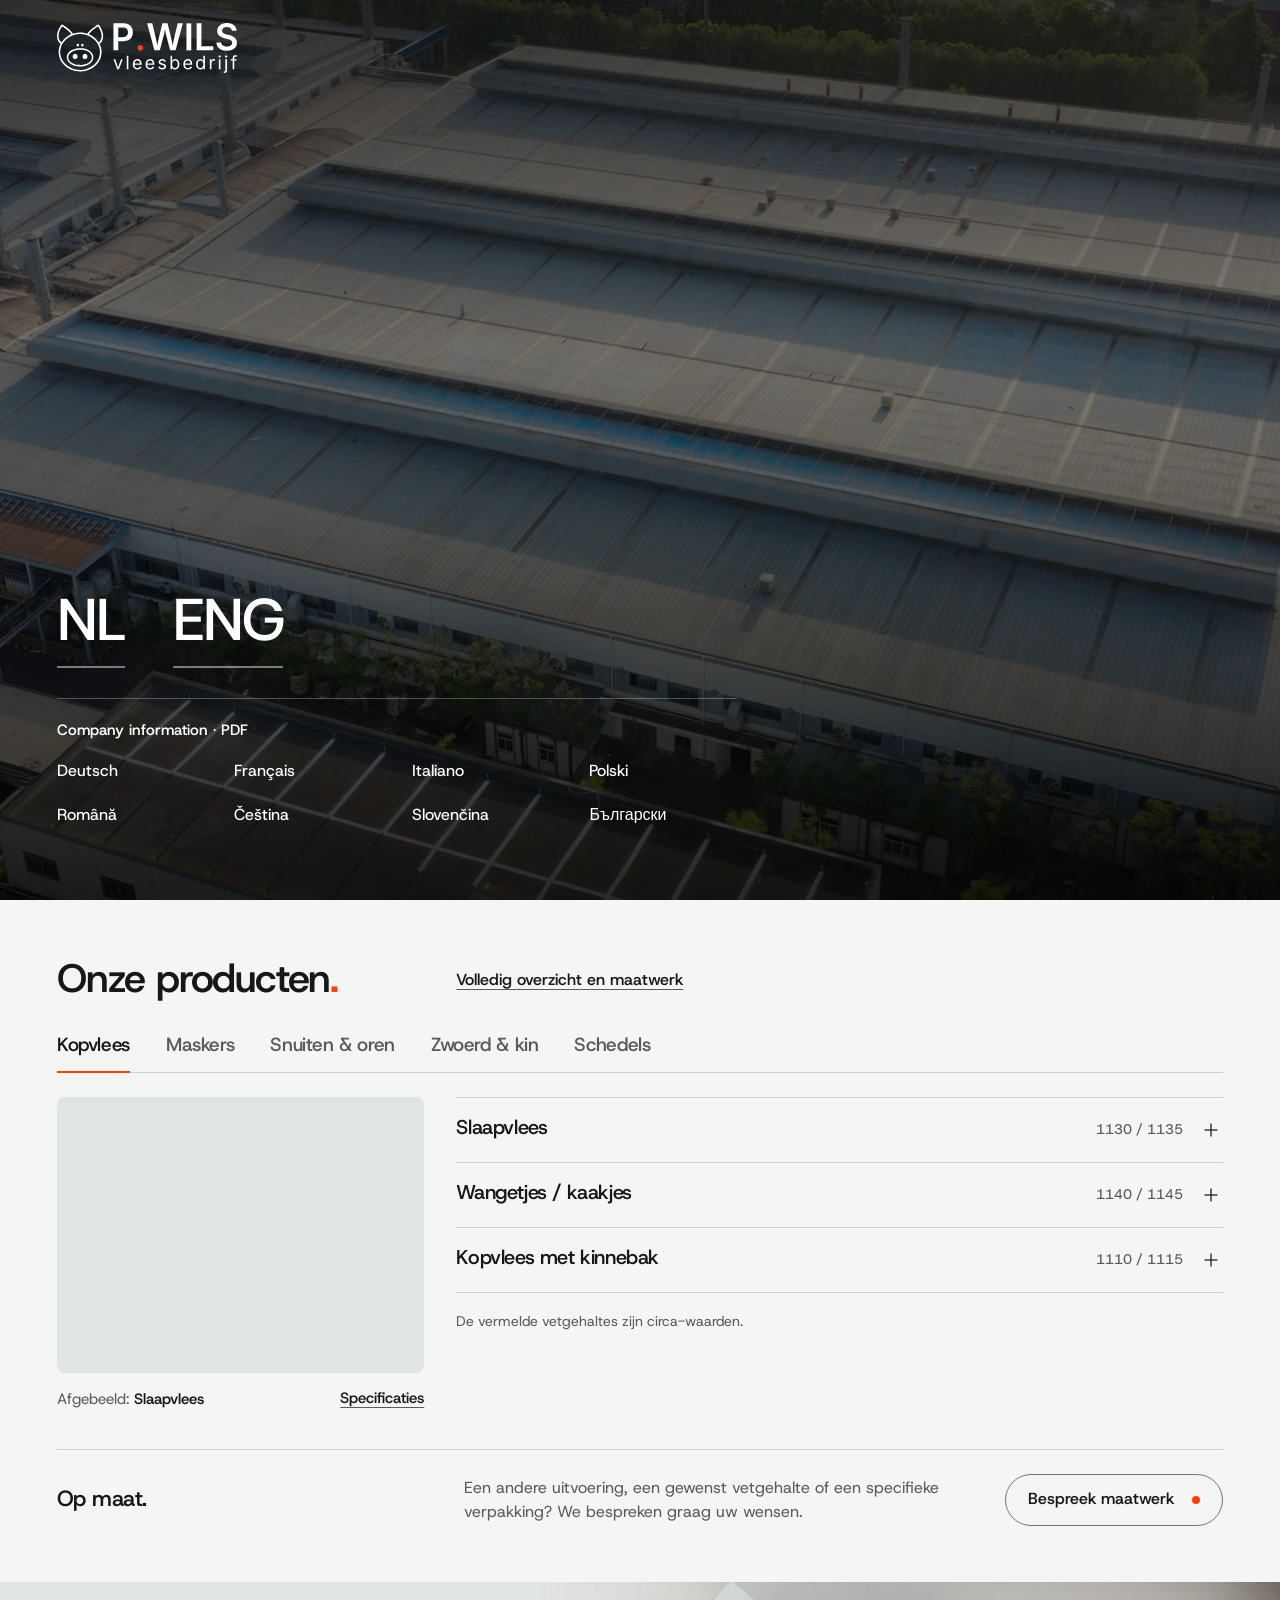
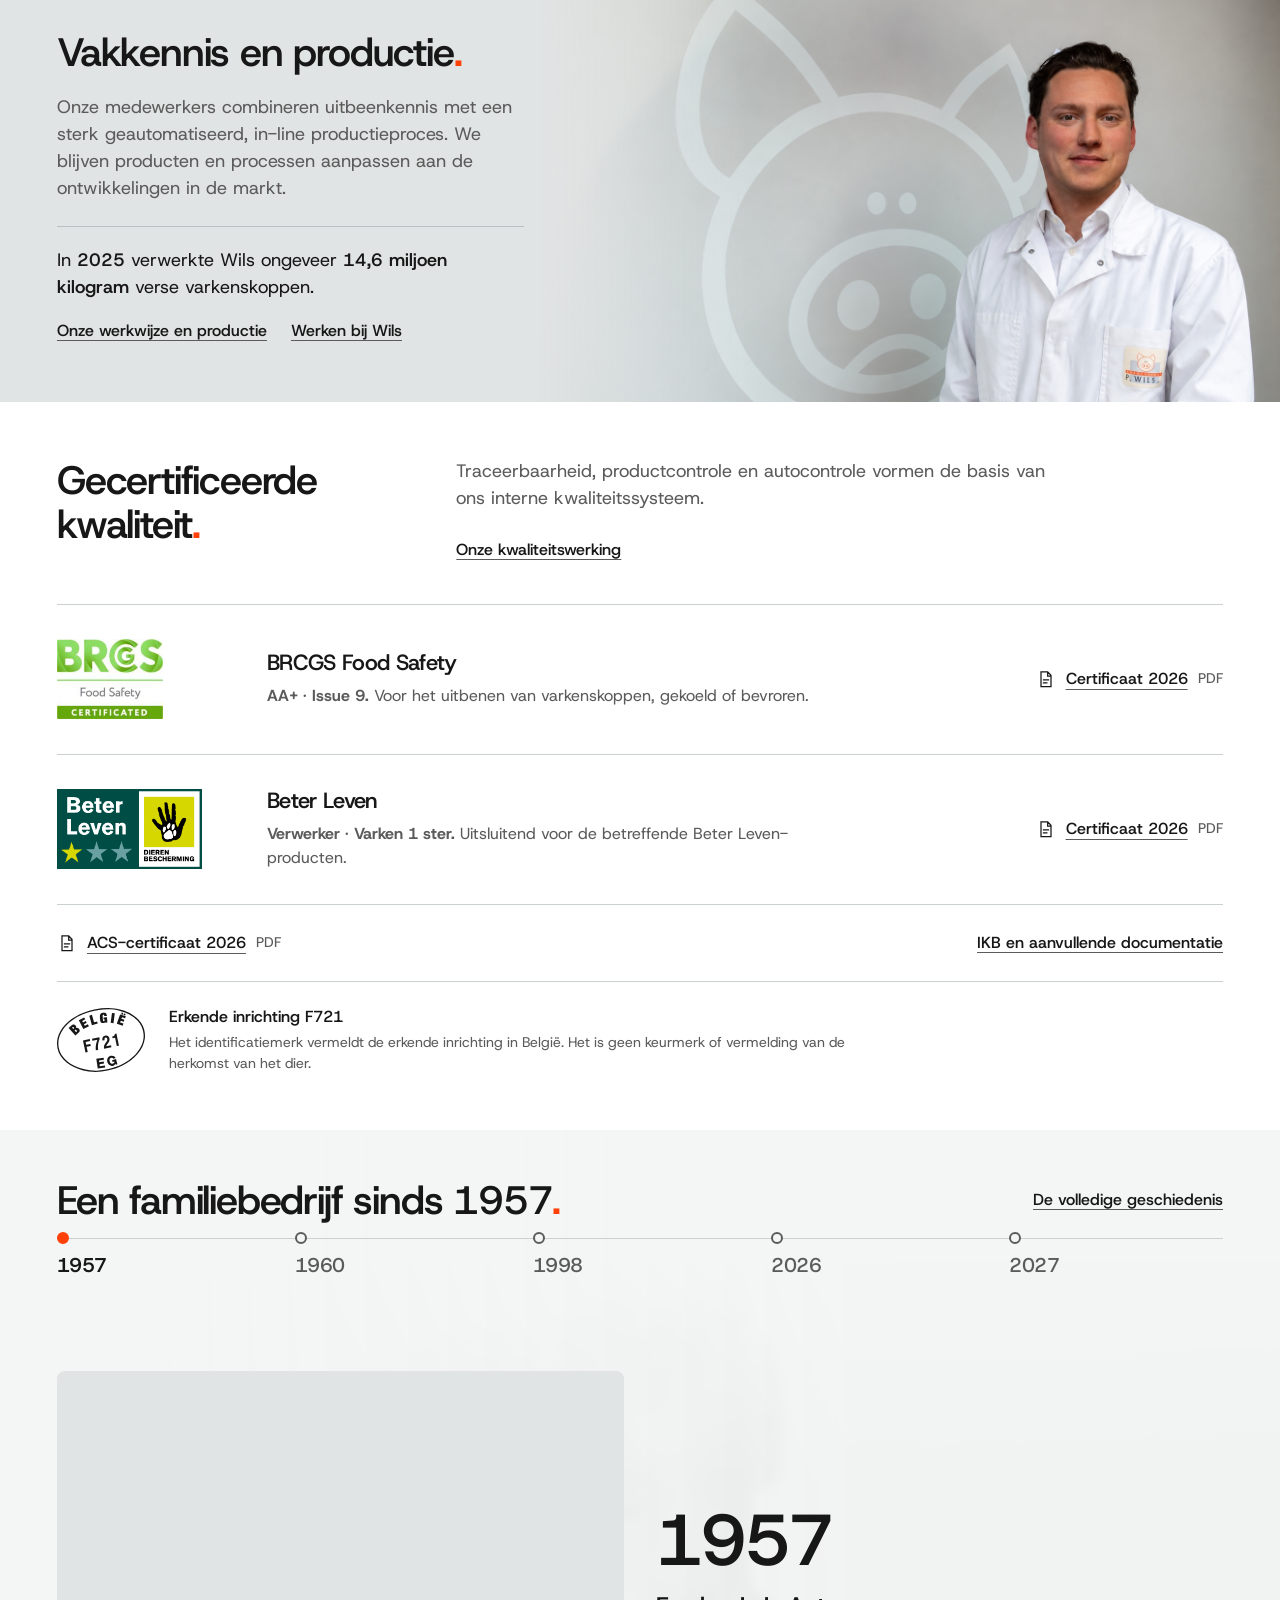
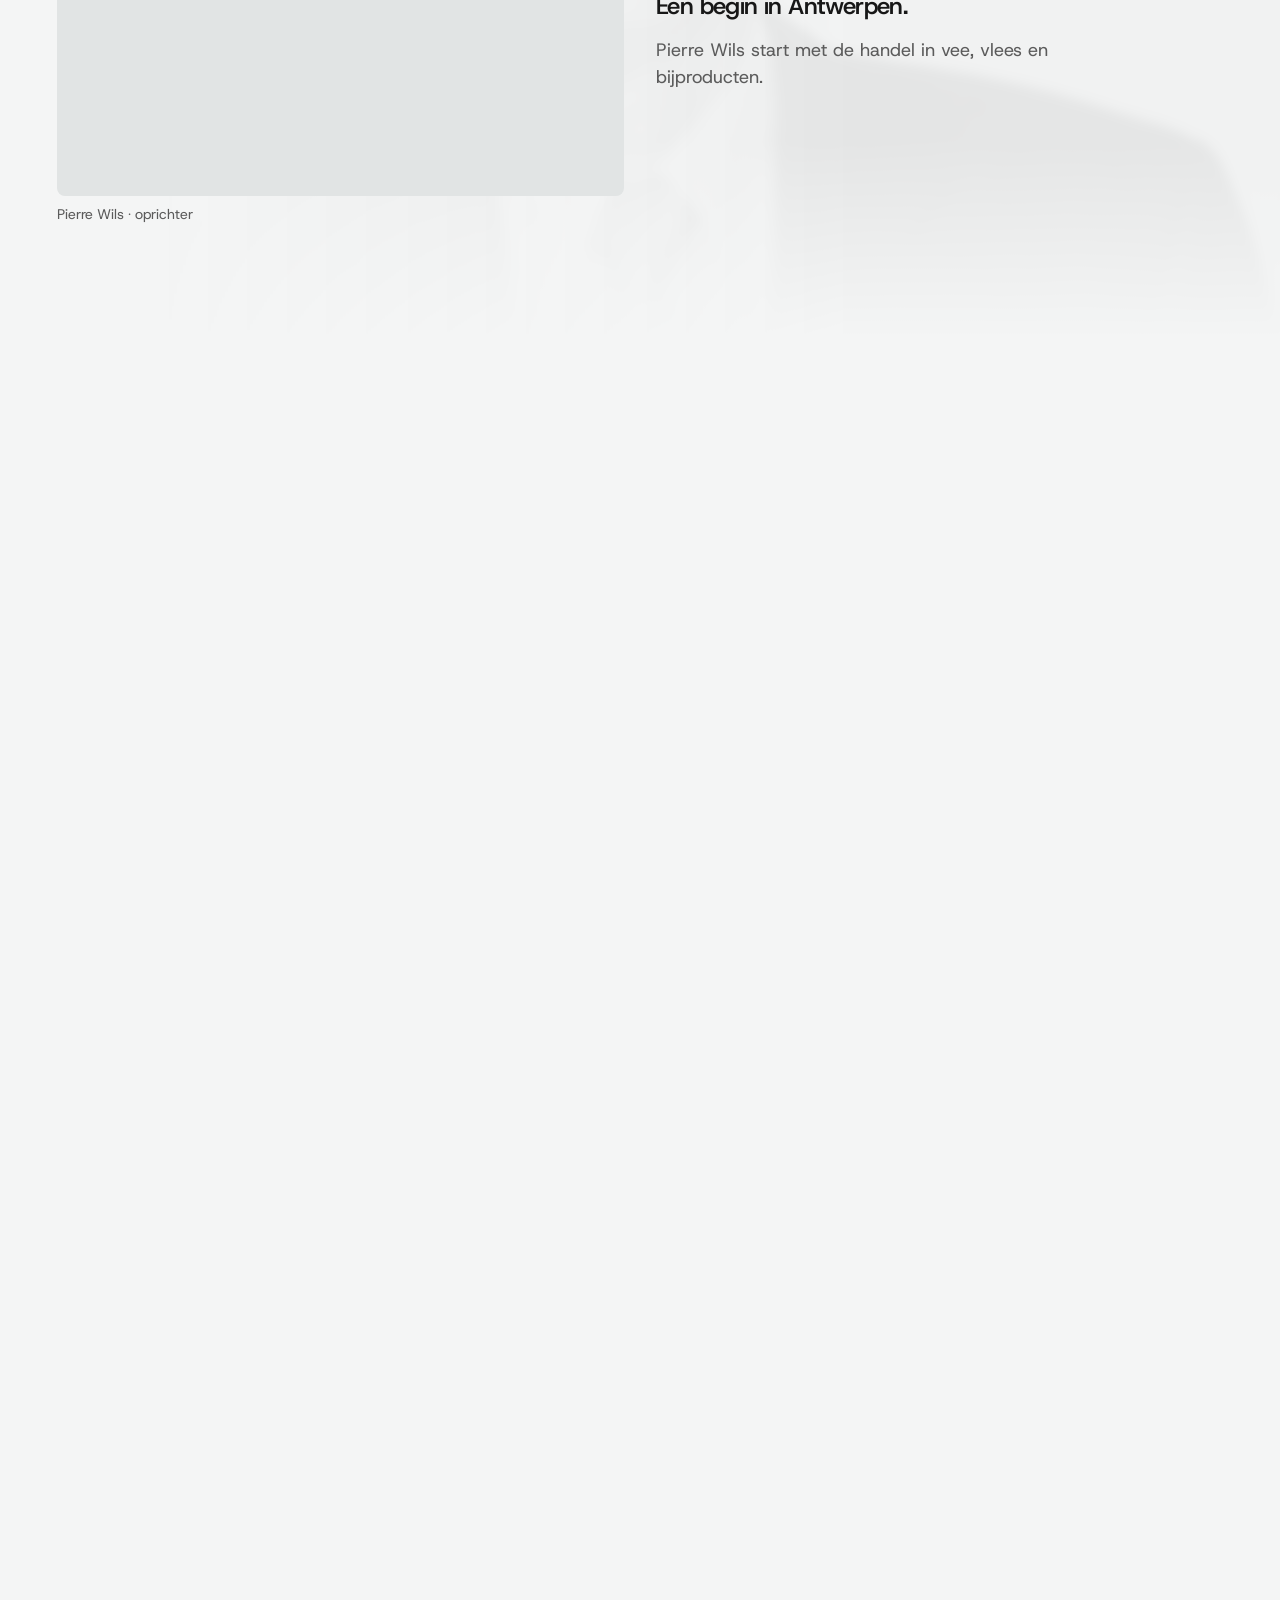
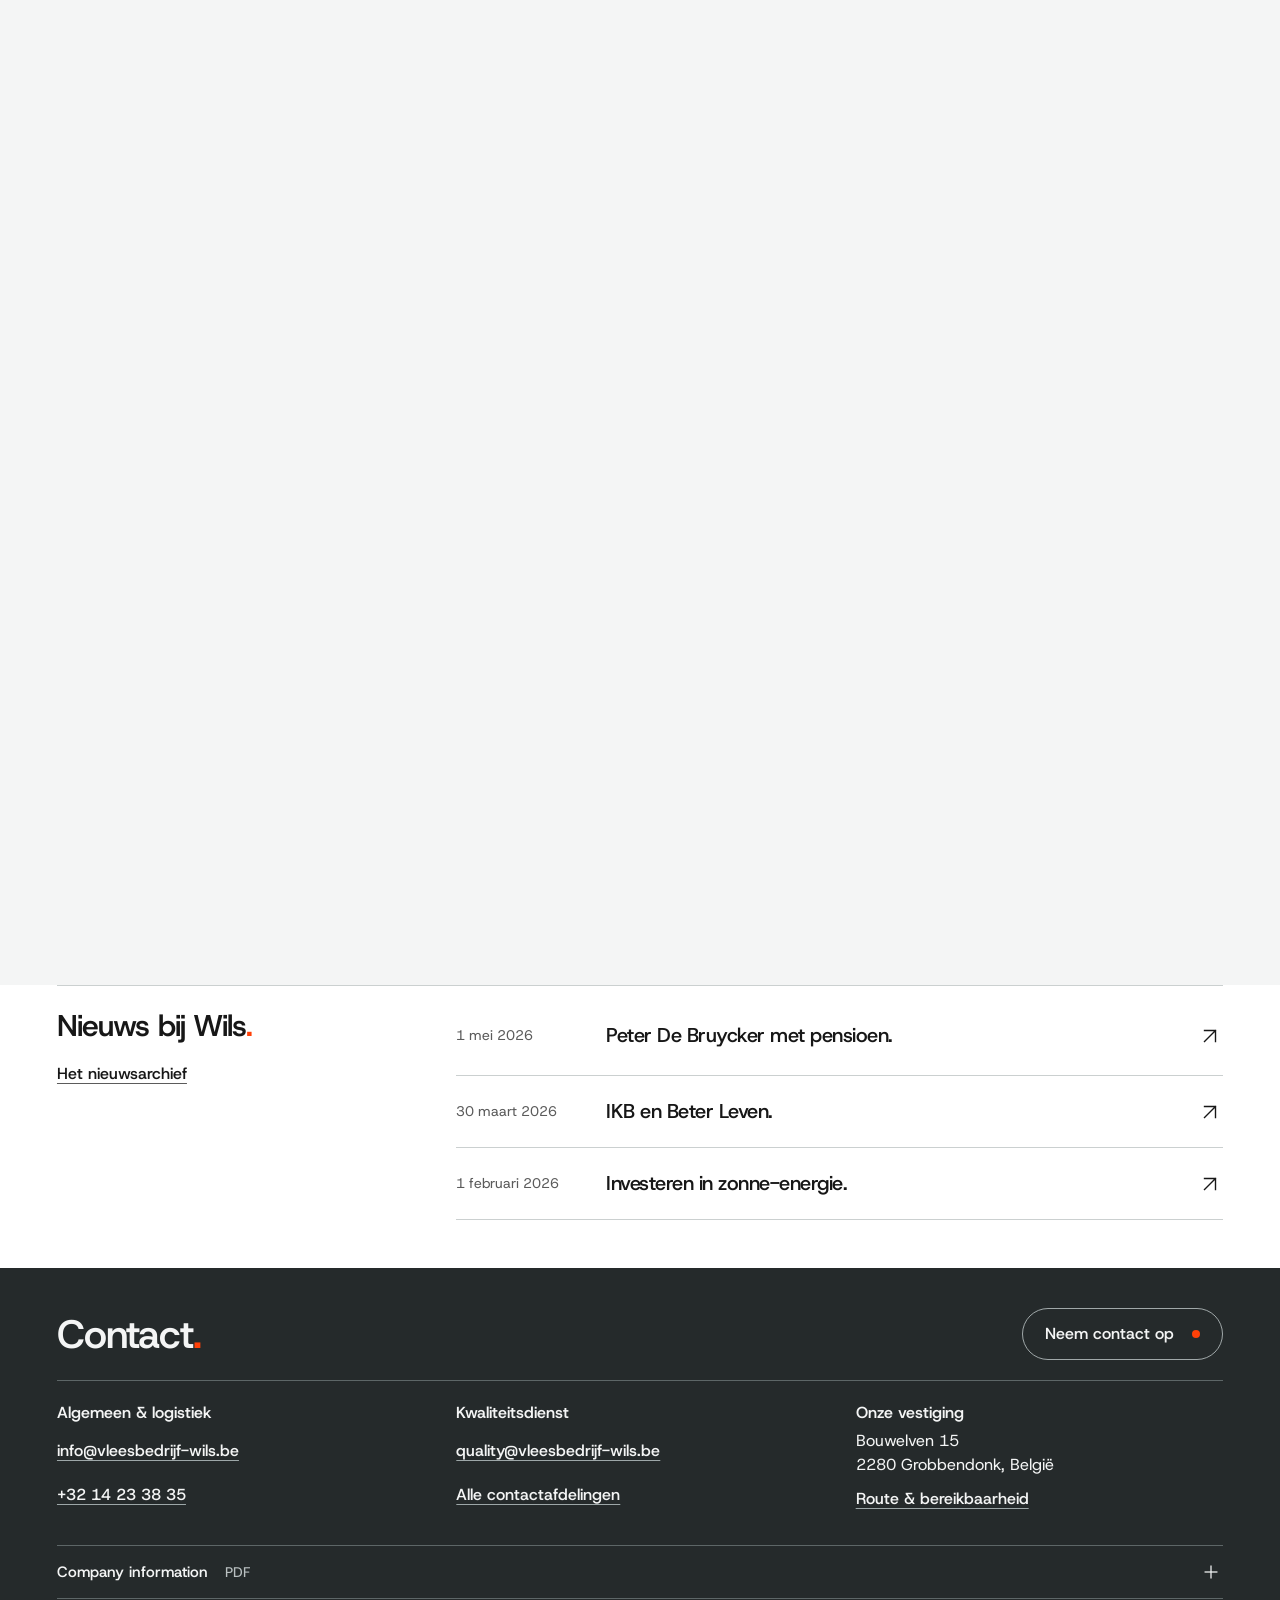
==== commit 80dea1a6: "Add pork skull product 1500PH with matching marble photography" ====
--- a/index.html
+++ b/index.html
@@ -6,7 +6,7 @@
   <meta name="color-scheme" content="light">
   <meta name="description" content="P.WILS is specialist in het uitbenen van varkenskoppen voor de vleesverwerkende industrie. Bekijk onze producten en bespreek uw gewenste uitvoering.">
   <meta name="robots" content="noindex,nofollow">
-  <title>P.WILS — Specialist in het uitbenen van varkenskoppen</title>
+  <title>P.WILS - Specialist in het uitbenen van varkenskoppen</title>
   <link rel="icon" href="assets/wils-logo.svg" type="image/svg+xml">
   <link rel="preload" href="assets/fonts/HostGrotesk.ttf" as="font" type="font/ttf" crossorigin>
   <script>if(!location.hash)document.documentElement.classList.add('entry-pending');setTimeout(function(){if(!document.documentElement.dataset.entryController)document.documentElement.classList.remove('entry-pending')},2500);</script>
@@ -25,7 +25,7 @@
 <a class="skip-link" href="#producten">Naar de producten</a>
 <header class="site-header">
   <div class="header-inner wrap">
-    <a class="brand" href="#top" aria-label="P.WILS vleesbedrijf — home"><img class="brand-dark" src="assets/wils-logo.svg" alt="" width="200" height="55"><img class="brand-light" src="assets/wils-logo-light.svg" alt="" width="200" height="55"></a>
+    <a class="brand" href="#top" aria-label="P.WILS vleesbedrijf - home"><img class="brand-dark" src="assets/wils-logo.svg" alt="" width="200" height="55"><img class="brand-light" src="assets/wils-logo-light.svg" alt="" width="200" height="55"></a>
     <nav class="desktop-nav" aria-label="Hoofdnavigatie"><a class="nav-link" href="producten.html?v=29">Producten &amp; maatwerk</a><a class="nav-link" href="kwaliteit.html?v=29">Kwaliteit</a><a class="nav-link" href="bedrijf.html?v=29">Het bedrijf</a><a class="nav-link" href="contact.html?v=29">Contact &amp; expeditie</a></nav>
     <button class="language-return" type="button" data-language-return aria-label="Taalkeuze openen" title="Taalkeuze"><svg class="language-globe" xmlns="http://www.w3.org/2000/svg" viewBox="0 0 24 24" fill="none" stroke="currentColor" stroke-width="1.5" stroke-linecap="round" stroke-linejoin="round" aria-hidden="true" focusable="false"><circle cx="12" cy="12" r="10"/><path d="M12 2a14.5 14.5 0 0 0 0 20 14.5 14.5 0 0 0 0-20"/><path d="M2 12h20"/></svg></button>
     <button class="menu-toggle" type="button" aria-label="Open navigatie" aria-controls="mobile-menu" aria-expanded="false"><span data-menu-label>Menu</span><svg class="menu-glyph" viewBox="0 0 24 24" fill="none" aria-hidden="true" focusable="false"><g stroke="currentColor" stroke-width="1.5" stroke-linecap="square" stroke-linejoin="miter"><path d="M4 8h16M4 16h16"/></g></svg></button>
@@ -60,7 +60,7 @@
     <div class="wrap products-inner">
       <span id="werkwijze" class="compatibility-anchor" aria-hidden="true"></span>
       <div class="products-heading"><h2 id="products-title">Onze producten<span class="brand-period">.</span></h2><div class="products-heading-copy"><a class="text-link" href="producten.html?v=29#productgids">Volledig overzicht en maatwerk</a></div></div>
-      <nav class="group-tabs" aria-label="Productgroepen"><a class="group-tab" id="group-tab-kopvlees" href="#productgroep-kopvlees" data-group-tab="kopvlees"><span>Kopvlees</span></a><a class="group-tab" id="group-tab-maskers" href="#productgroep-maskers" data-group-tab="maskers"><span>Maskers</span></a><a class="group-tab" id="group-tab-snuiten-en-oren" href="#productgroep-snuiten-en-oren" data-group-tab="snuiten-en-oren"><span>Snuiten &amp; oren</span></a><a class="group-tab" id="group-tab-zwoerd-en-kin" href="#productgroep-zwoerd-en-kin" data-group-tab="zwoerd-en-kin"><span>Zwoerd &amp; kin</span></a></nav>
+      <nav class="group-tabs" aria-label="Productgroepen"><a class="group-tab" id="group-tab-kopvlees" href="#productgroep-kopvlees" data-group-tab="kopvlees"><span>Kopvlees</span></a><a class="group-tab" id="group-tab-maskers" href="#productgroep-maskers" data-group-tab="maskers"><span>Maskers</span></a><a class="group-tab" id="group-tab-snuiten-en-oren" href="#productgroep-snuiten-en-oren" data-group-tab="snuiten-en-oren"><span>Snuiten &amp; oren</span></a><a class="group-tab" id="group-tab-zwoerd-en-kin" href="#productgroep-zwoerd-en-kin" data-group-tab="zwoerd-en-kin"><span>Zwoerd &amp; kin</span></a><a class="group-tab" id="group-tab-schedels" href="#productgroep-schedels" data-group-tab="schedels"><span>Schedels</span></a></nav>
       <div class="product-groups"><section class="product-group" id="productgroep-kopvlees" data-group-panel="kopvlees" aria-labelledby="group-heading-kopvlees">
       <div class="product-panel-body">
         <figure class="product-visual"><div class="product-image-stage"><img src="assets/products/slaapvlees-studio-v1.jpg" alt="Varkensslaapvlees" width="340" height="255" loading="lazy" decoding="async" data-product-image></div><figcaption class="product-caption"><span class="product-caption-copy"><span class="product-caption-prefix">Afgebeeld: </span><strong data-product-caption>Slaapvlees</strong></span><a class="product-caption-link" href="#product-slaapvlees" data-product-photo-link aria-label="Specificaties van Slaapvlees">Specificaties</a></figcaption></figure>
@@ -162,6 +162,18 @@
             
             <dl class="product-specs"><div><dt>Samenstelling</dt><dd>Volledige onderlip met bot</dd></div><div><dt>Verpakking</dt><dd>Kartonnen doosjes 10 kg</dd></div></dl>
             <div class="product-detail-actions"><a class="text-link" href="producten.html?product=onderlip#aanvraag">Bespreek dit product</a></div>
+          </div>
+        </details></div>
+      </div>
+    </section><section class="product-group" id="productgroep-schedels" data-group-panel="schedels" aria-labelledby="group-heading-schedels">
+      <div class="product-panel-body">
+        <figure class="product-visual"><div class="product-image-stage"><img src="assets/products/varkensschedels-studio-v1.jpg" alt="Varkensschedels" width="340" height="255" loading="lazy" decoding="async" data-product-image></div><figcaption class="product-caption"><span class="product-caption-copy"><span class="product-caption-prefix">Afgebeeld: </span><strong data-product-caption>Varkensschedels</strong></span><a class="product-caption-link" href="#product-varkensschedels" data-product-photo-link aria-label="Specificaties van Varkensschedels">Specificaties</a></figcaption></figure>
+        <div class="product-register"><h3 class="group-title" id="group-heading-schedels">Schedels</h3><details class="product-disclosure" id="product-varkensschedels" data-product="varkensschedels" data-image="assets/products/varkensschedels-studio-v1.jpg" data-label="Varkensschedels">
+          <summary id="product-summary-varkensschedels" aria-controls="product-detail-varkensschedels"><span class="product-name">Varkensschedels</span><span class="product-code"><span class="sr-only">Artikelcode: </span>1500PH</span><span class="disclosure-mark"><svg class="" viewBox="0 0 24 24" fill="none" aria-hidden="true" focusable="false"><g stroke="currentColor" stroke-width="1.5" stroke-linecap="square" stroke-linejoin="miter"><path d="M5 12h14"/><path class="plus-stem" d="M12 5v14"/></g></svg></span></summary>
+          <div class="product-detail" id="product-detail-varkensschedels">
+
+            <dl class="product-specs"><div><dt>Samenstelling</dt><dd>Schedel zonder onderkaak; hersenen niet verwijderd. Met tanden, ogen en vlees- en zwoerdresten.</dd></div><div><dt>Verpakking</dt><dd>Kartonnen dozen (diepgevroren)</dd></div><div><dt>Bewaren en vervoeren</dt><dd>-18 °C</dd></div><div><dt>Gebruik</dt><dd>Voor consumptie verhitten tot minimaal +85 °C kerntemperatuur.</dd></div><div><dt>Verwerking</dt><dd>Verdere verwerking binnen 24 maanden na invriesdatum wordt geadviseerd.</dd></div></dl>
+            <div class="product-detail-actions"><a class="text-link" href="producten.html?product=varkensschedels#aanvraag">Bespreek dit product</a></div>
           </div>
         </details></div>
       </div>
@@ -238,7 +250,7 @@
       <div class="contact-register"><div><h3>Algemeen &amp; logistiek</h3><a href="mailto:info@vleesbedrijf-wils.be">info@vleesbedrijf-wils.be</a><a href="tel:+3214233835">+32 14 23 38 35</a></div><div><h3>Kwaliteitsdienst</h3><a href="mailto:quality@vleesbedrijf-wils.be">quality@vleesbedrijf-wils.be</a><a class="text-link" href="contact.html?v=29">Alle contactafdelingen</a></div><div><h3>Onze vestiging</h3><address>Bouwelven 15<br>2280 Grobbendonk, België</address><a class="text-link" href="contact.html#contact-route">Route &amp; bereikbaarheid</a></div></div>
       <footer class="site-footer">
         <details class="footer-documents"><summary><span id="footer-documents-title" lang="en">Company information <span class="footer-document-type">PDF</span></span><span class="disclosure-mark"><svg class="" viewBox="0 0 24 24" fill="none" aria-hidden="true" focusable="false"><g stroke="currentColor" stroke-width="1.5" stroke-linecap="square" stroke-linejoin="miter"><path d="M5 12h14"/><path class="plus-stem" d="M12 5v14"/></g></svg></span></summary><nav class="language-pdf-grid" aria-labelledby="footer-documents-title"><a href="assets/documents/bedrijfsinformatie-de.pdf" target="_blank" rel="noopener" data-language-pdf="de"><span lang="de">Deutsch</span><span class="sr-only">, bedrijfsinformatie, PDF (opent in een nieuw tabblad)</span></a><a href="assets/documents/bedrijfsinformatie-fr.pdf" target="_blank" rel="noopener" data-language-pdf="fr"><span lang="fr">Français</span><span class="sr-only">, bedrijfsinformatie, PDF (opent in een nieuw tabblad)</span></a><a href="assets/documents/bedrijfsinformatie-it.pdf" target="_blank" rel="noopener" data-language-pdf="it"><span lang="it">Italiano</span><span class="sr-only">, bedrijfsinformatie, PDF (opent in een nieuw tabblad)</span></a><a href="assets/documents/bedrijfsinformatie-pl.pdf" target="_blank" rel="noopener" data-language-pdf="pl"><span lang="pl">Polski</span><span class="sr-only">, bedrijfsinformatie, PDF (opent in een nieuw tabblad)</span></a><a href="assets/documents/bedrijfsinformatie-ro.pdf" target="_blank" rel="noopener" data-language-pdf="ro"><span lang="ro">Română</span><span class="sr-only">, bedrijfsinformatie, PDF (opent in een nieuw tabblad)</span></a><a href="assets/documents/bedrijfsinformatie-cs.pdf" target="_blank" rel="noopener" data-language-pdf="cs"><span lang="cs">Čeština</span><span class="sr-only">, bedrijfsinformatie, PDF (opent in een nieuw tabblad)</span></a><a href="assets/documents/bedrijfsinformatie-sk.pdf" target="_blank" rel="noopener" data-language-pdf="sk"><span lang="sk">Slovenčina</span><span class="sr-only">, bedrijfsinformatie, PDF (opent in een nieuw tabblad)</span></a><a href="assets/documents/bedrijfsinformatie-bg.pdf" target="_blank" rel="noopener" data-language-pdf="bg"><span lang="bg">Български</span><span class="sr-only">, bedrijfsinformatie, PDF (opent in een nieuw tabblad)</span></a></nav></details>
-        <div class="footer-utility"><div class="footer-brand"><a href="#top" aria-label="P.WILS vleesbedrijf — naar boven"><img src="assets/wils-logo-light.svg" alt="" width="320" height="88"></a></div><nav class="footer-nav" aria-label="Meer bij Wils"><a href="bedrijf.html#nieuws">Nieuwsarchief</a><a href="bedrijf.html#werken-bij-wils">Werken bij Wils</a><a href="sector.html">Sectorlinks</a><a href="privacy.html">Privacy</a></nav><p class="footer-bottom">© 2026 P.WILS vleesbedrijf</p></div>
+        <div class="footer-utility"><div class="footer-brand"><a href="#top" aria-label="P.WILS vleesbedrijf - naar boven"><img src="assets/wils-logo-light.svg" alt="" width="320" height="88"></a></div><nav class="footer-nav" aria-label="Meer bij Wils"><a href="bedrijf.html#nieuws">Nieuwsarchief</a><a href="bedrijf.html#werken-bij-wils">Werken bij Wils</a><a href="sector.html">Sectorlinks</a><a href="privacy.html">Privacy</a></nav><p class="footer-bottom">© 2026 P.WILS vleesbedrijf</p></div>
       </footer>
     </div>
     </div>
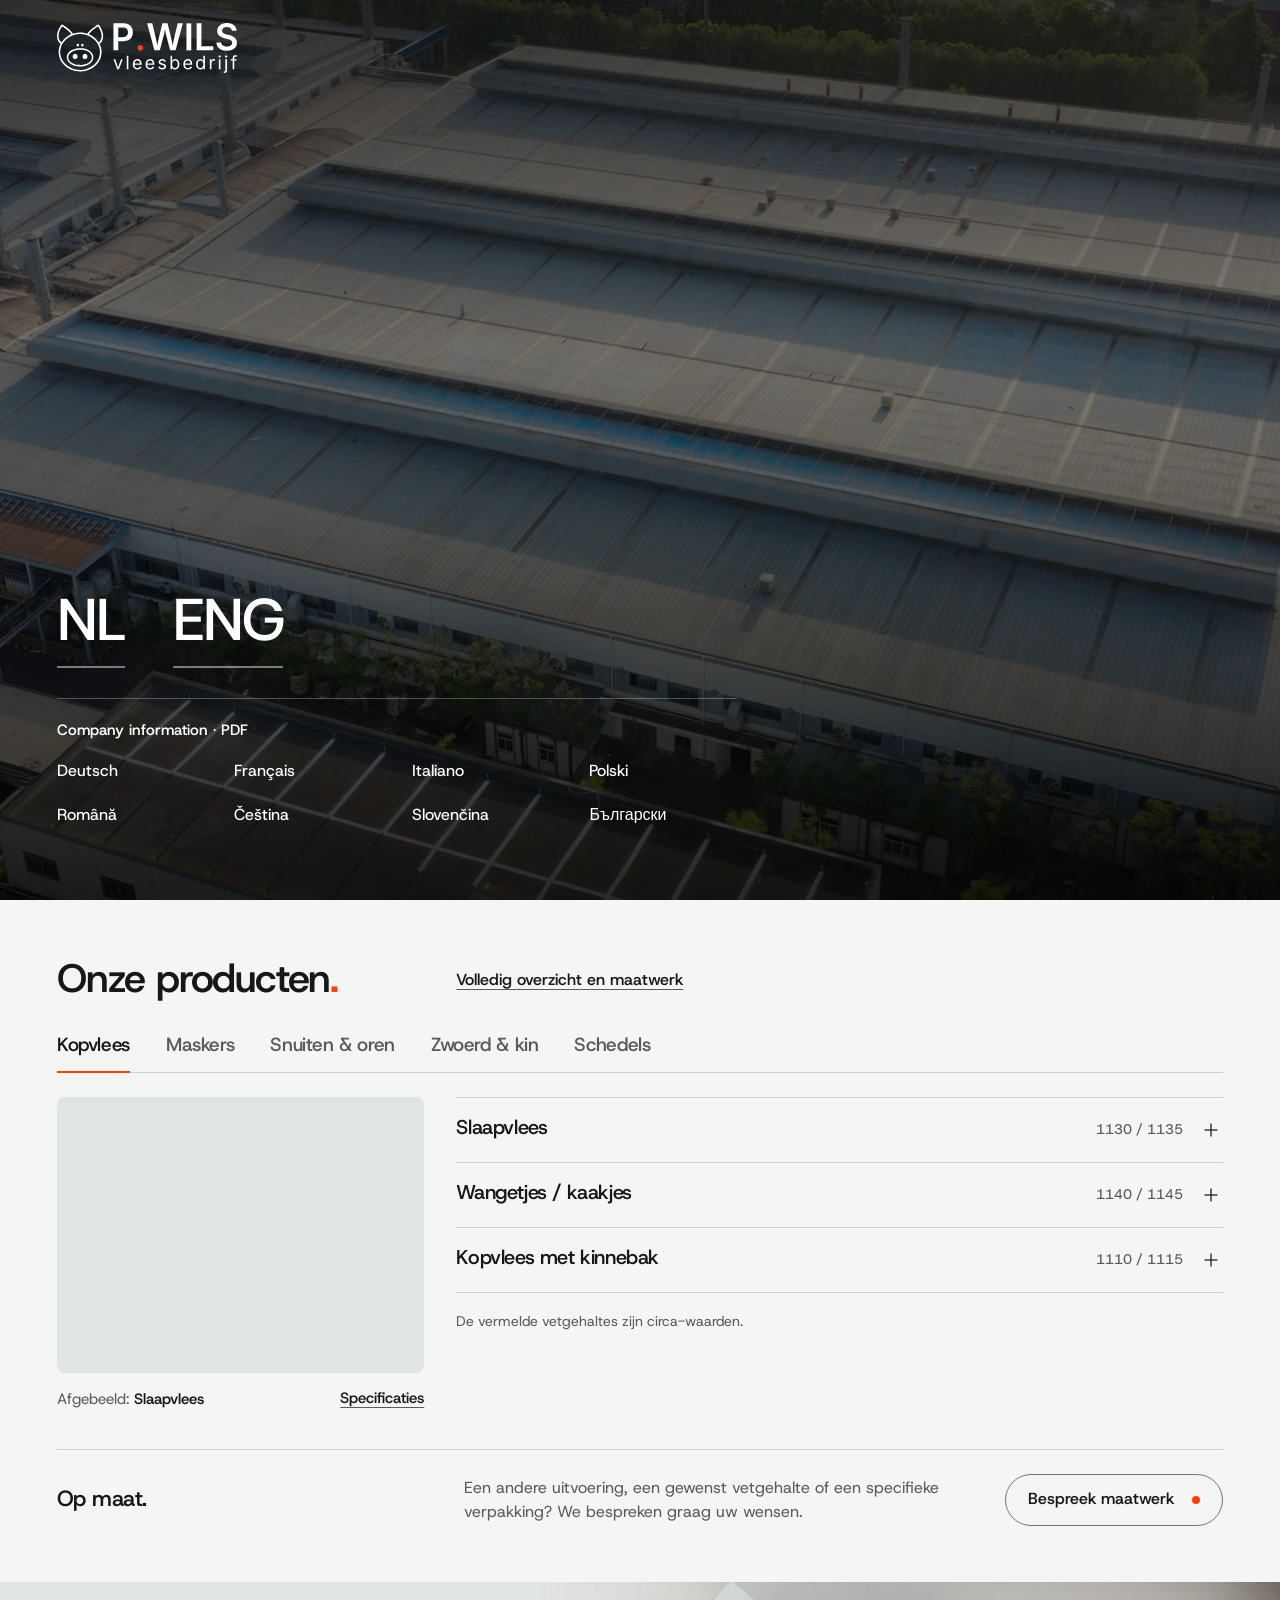
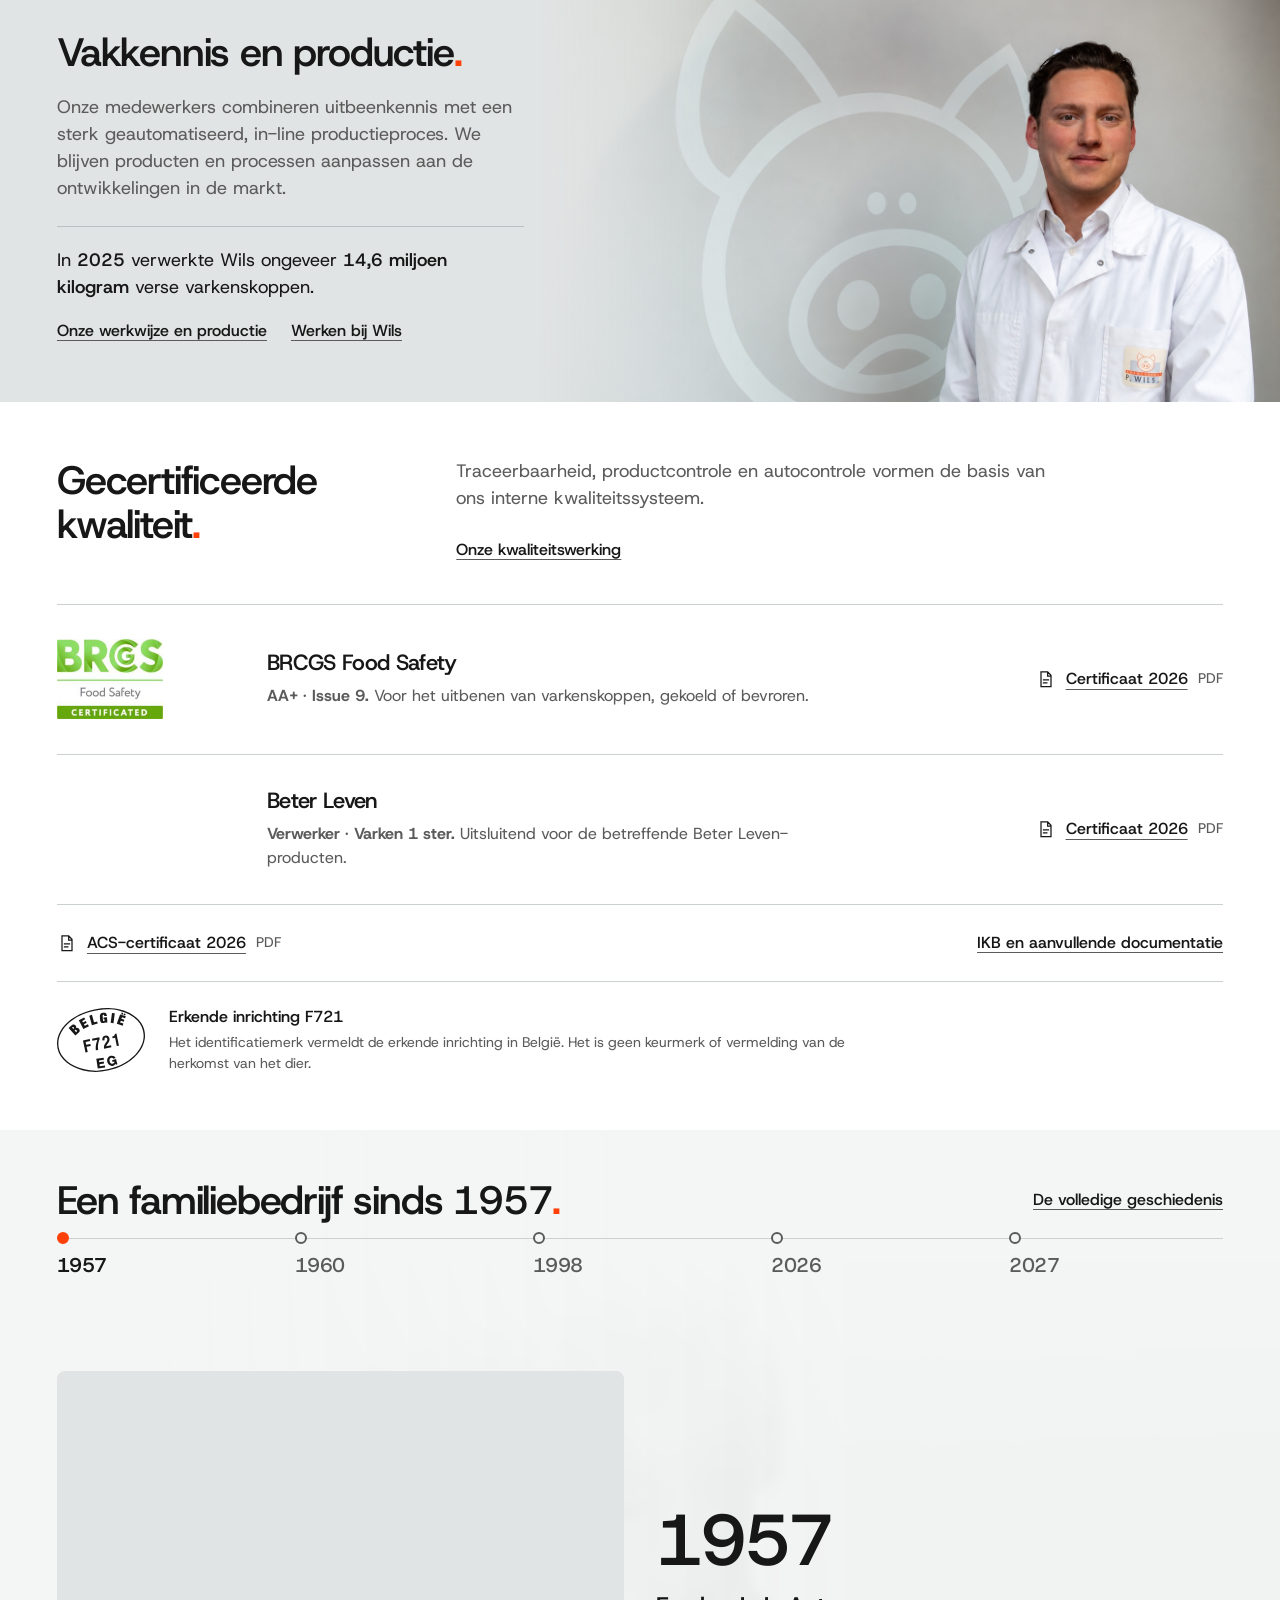
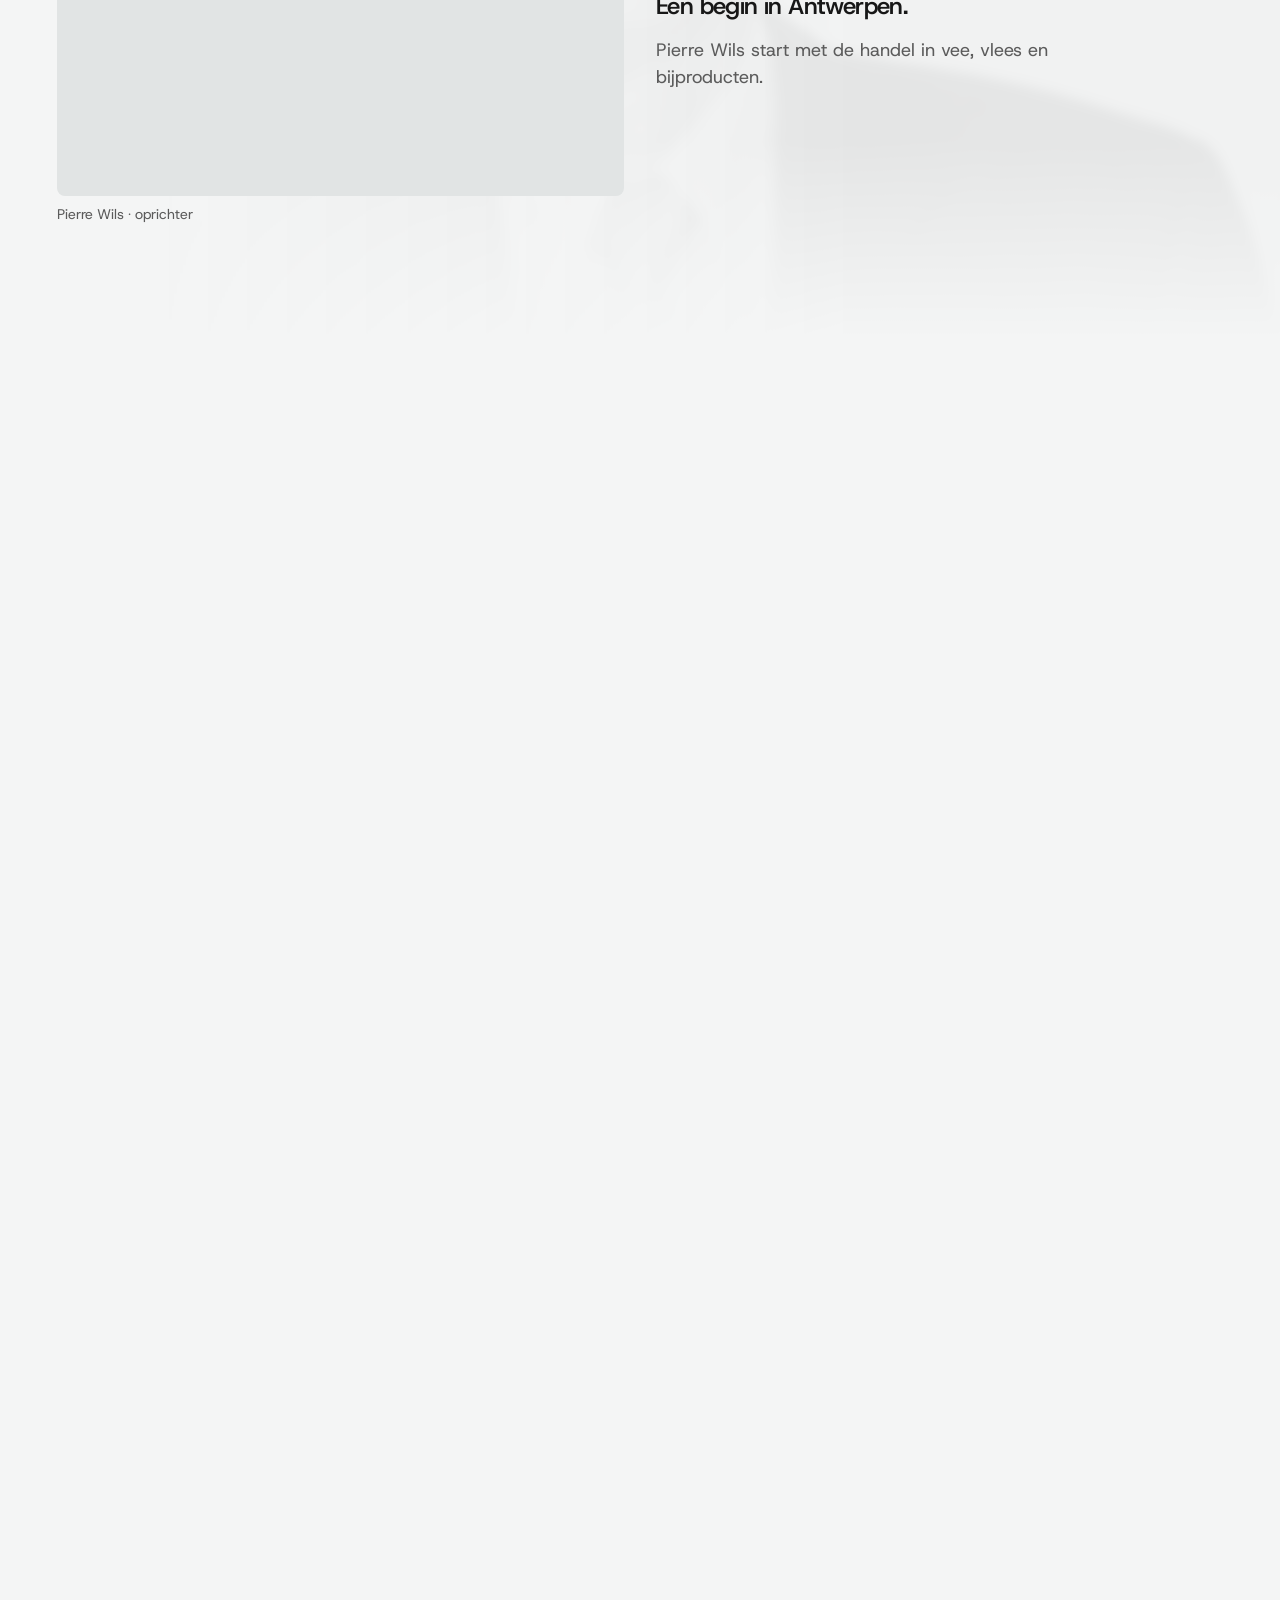
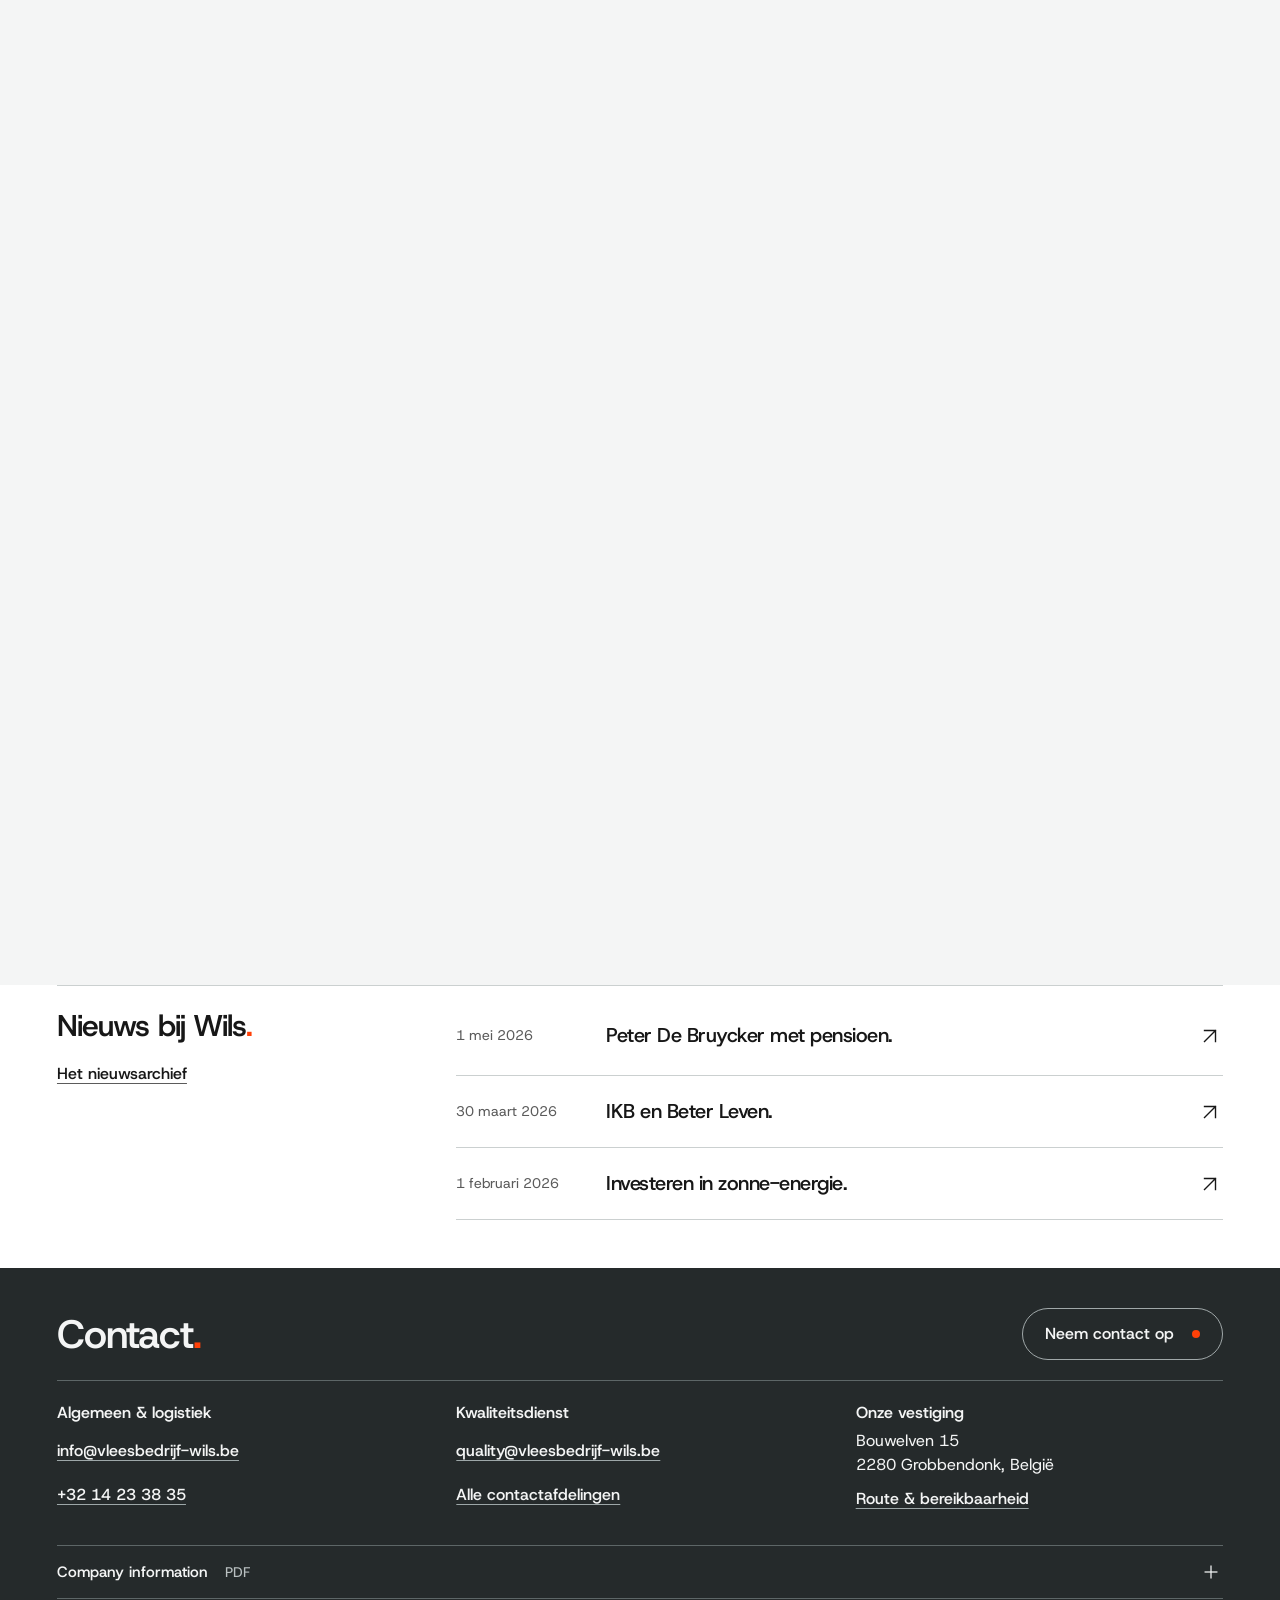
==== commit 4266d968: "Fix oversized focus outlines after chapter navigation" ====
--- a/index.html
+++ b/index.html
@@ -10,7 +10,7 @@
   <link rel="icon" href="assets/wils-logo.svg" type="image/svg+xml">
   <link rel="preload" href="assets/fonts/HostGrotesk.ttf" as="font" type="font/ttf" crossorigin>
   <script>if(!location.hash)document.documentElement.classList.add('entry-pending');setTimeout(function(){if(!document.documentElement.dataset.entryController)document.documentElement.classList.remove('entry-pending')},2500);</script>
-  <link rel="stylesheet" href="home.css?v=scroll-cue-118-local">
+  <link rel="stylesheet" href="home.css?v=anchor-focus-137">
   <link rel="stylesheet" href="product-register.css?v=industrial-navigation-simple-26">
   <link rel="stylesheet" href="company-editorial.css?v=industrial-navigation-simple-26">
   <link rel="stylesheet" href="history-editorial.css?v=timeline-2027-117-local">
--- a/home.css
+++ b/home.css
@@ -19,6 +19,10 @@
 section[id]{scroll-margin-top:var(--header-h)}
 details[id],article[id]{scroll-margin-top:calc(var(--header-h) + 24px)}
 :focus-visible{outline:2px solid var(--ink);outline-offset:4px}
+/* Chapter arrivals keep semantic focus without outlining a whole content block.
+   Interactive controls retain the visible keyboard focus defined above. */
+body :is(h1,h2,h3,h4,h5,h6,section,article,main)[tabindex="-1"]:focus,
+body .history-panel[tabindex]:focus{outline:none}
 .sr-only{position:absolute;width:1px;height:1px;padding:0;margin:-1px;overflow:hidden;clip:rect(0,0,0,0);white-space:nowrap;border:0}
 .skip-link{position:fixed;left:16px;top:-100px;padding:12px 20px;background:var(--ink);color:white;z-index:200}
 .skip-link:focus{top:12px}
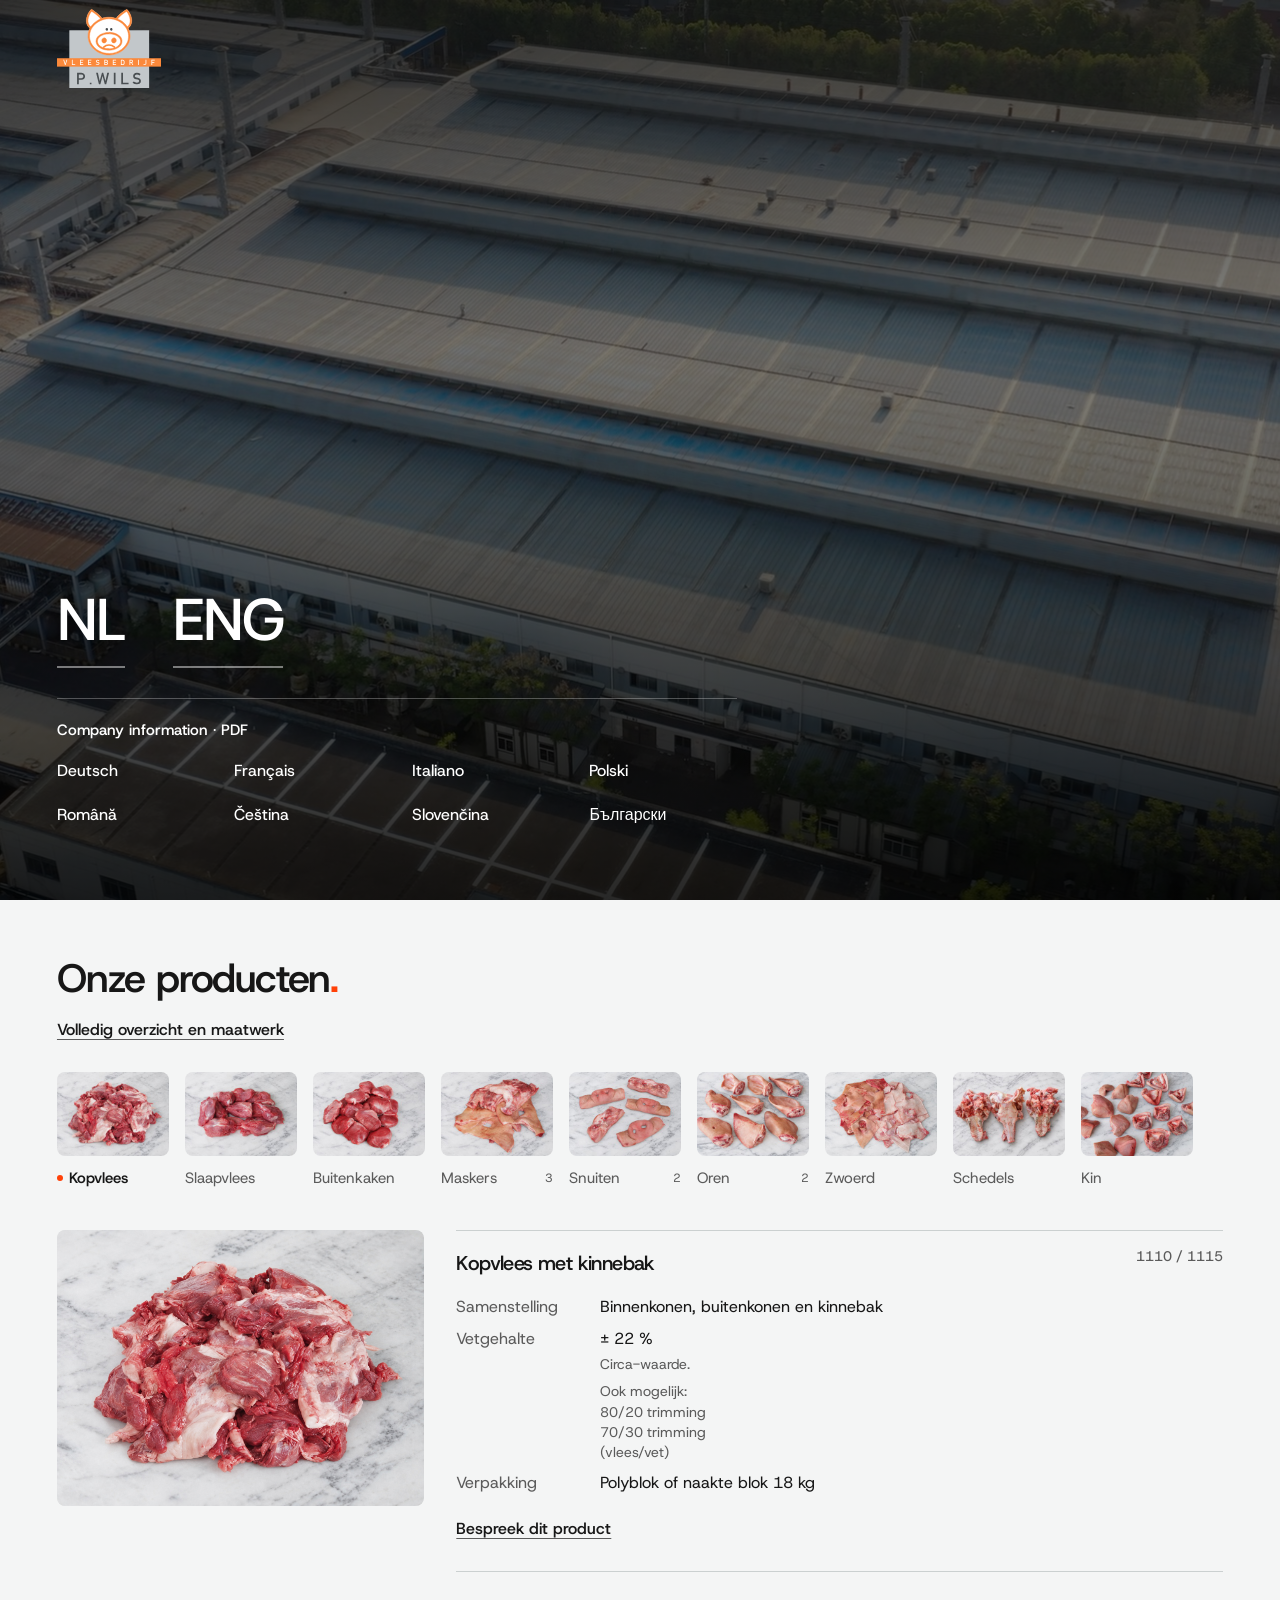
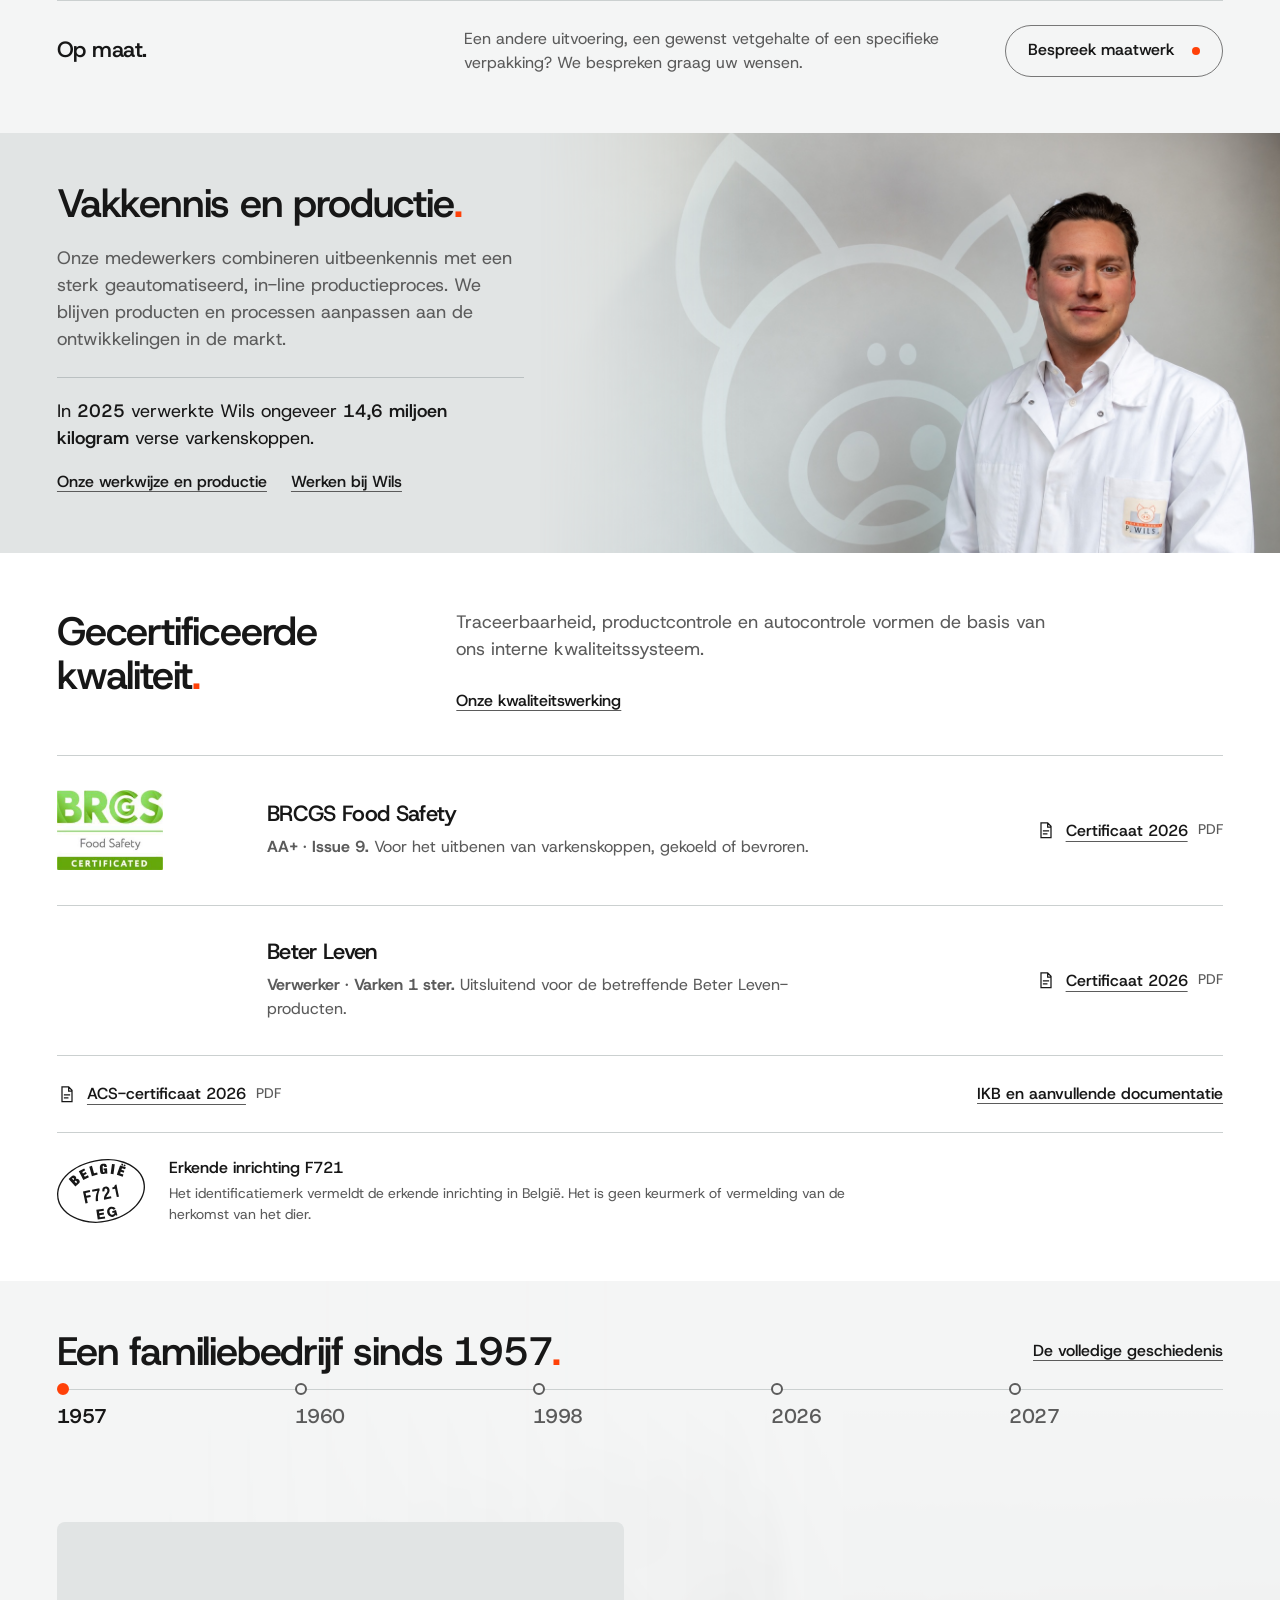
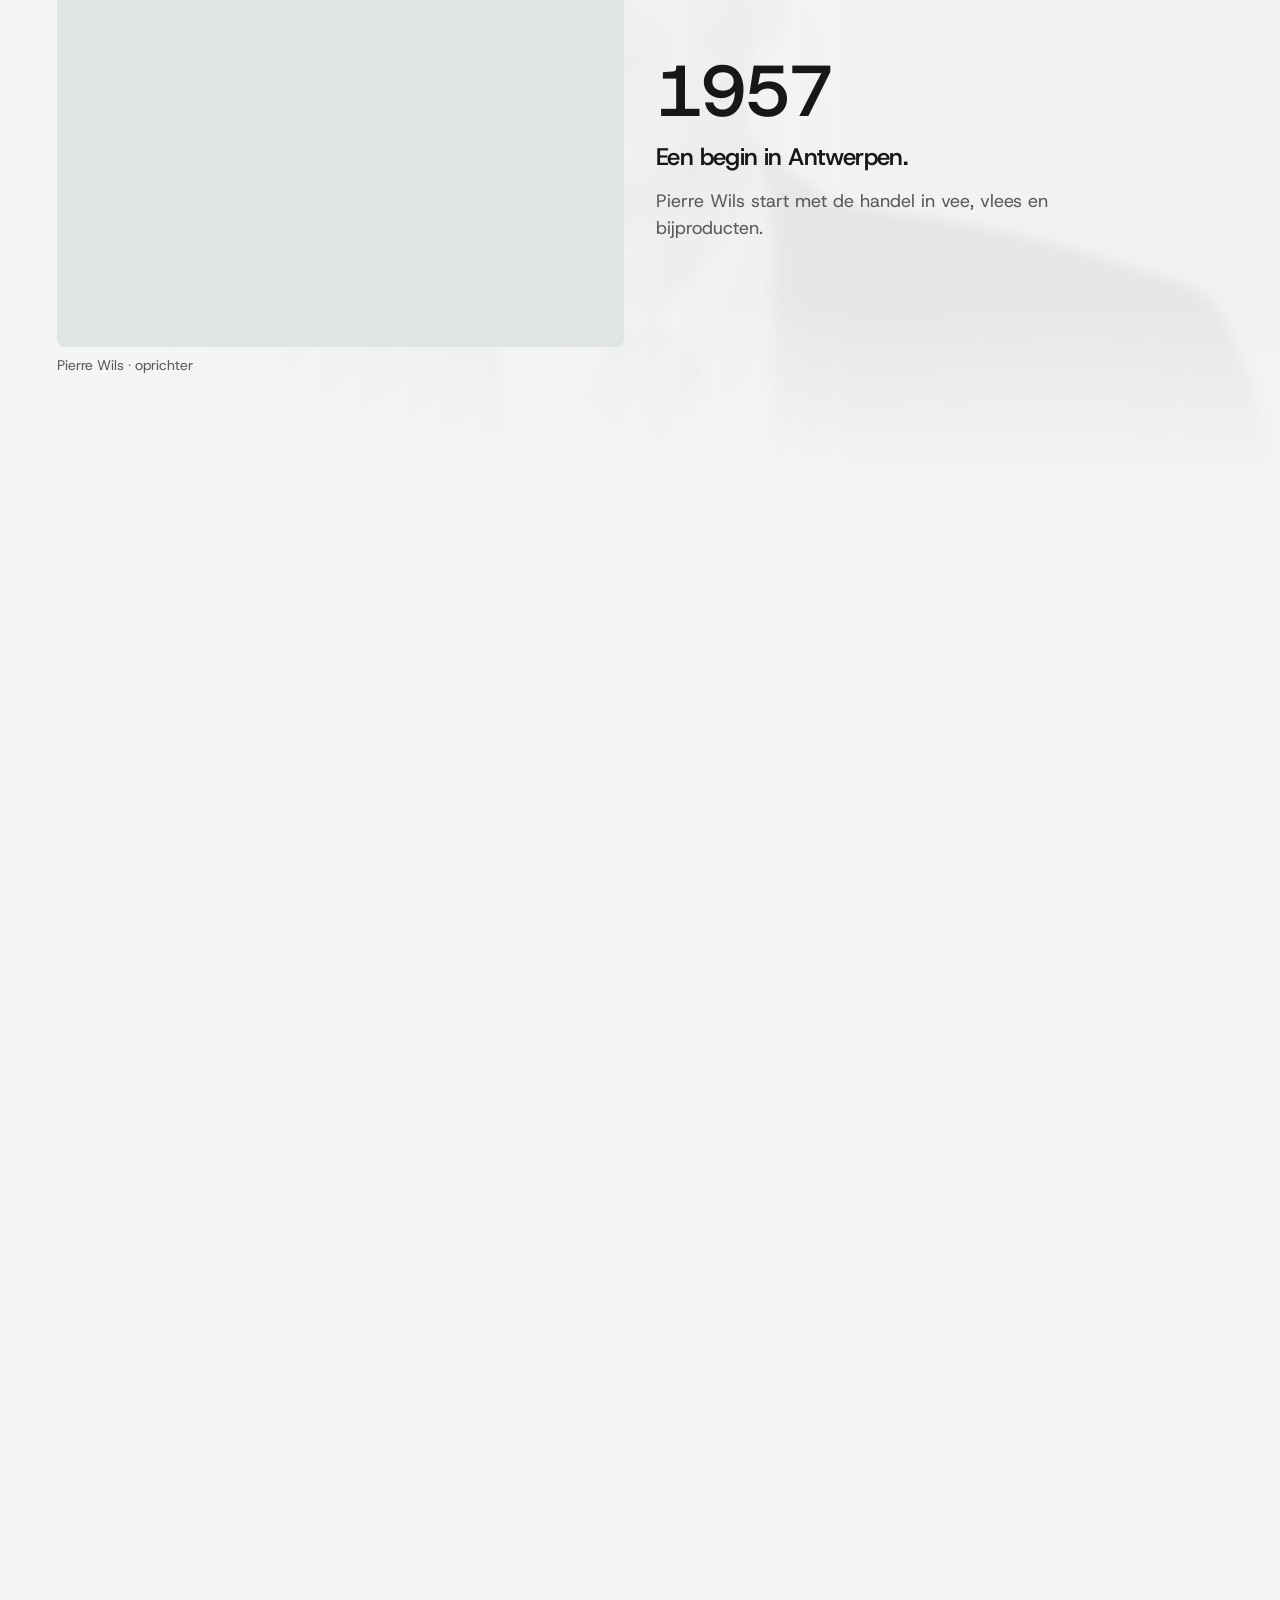
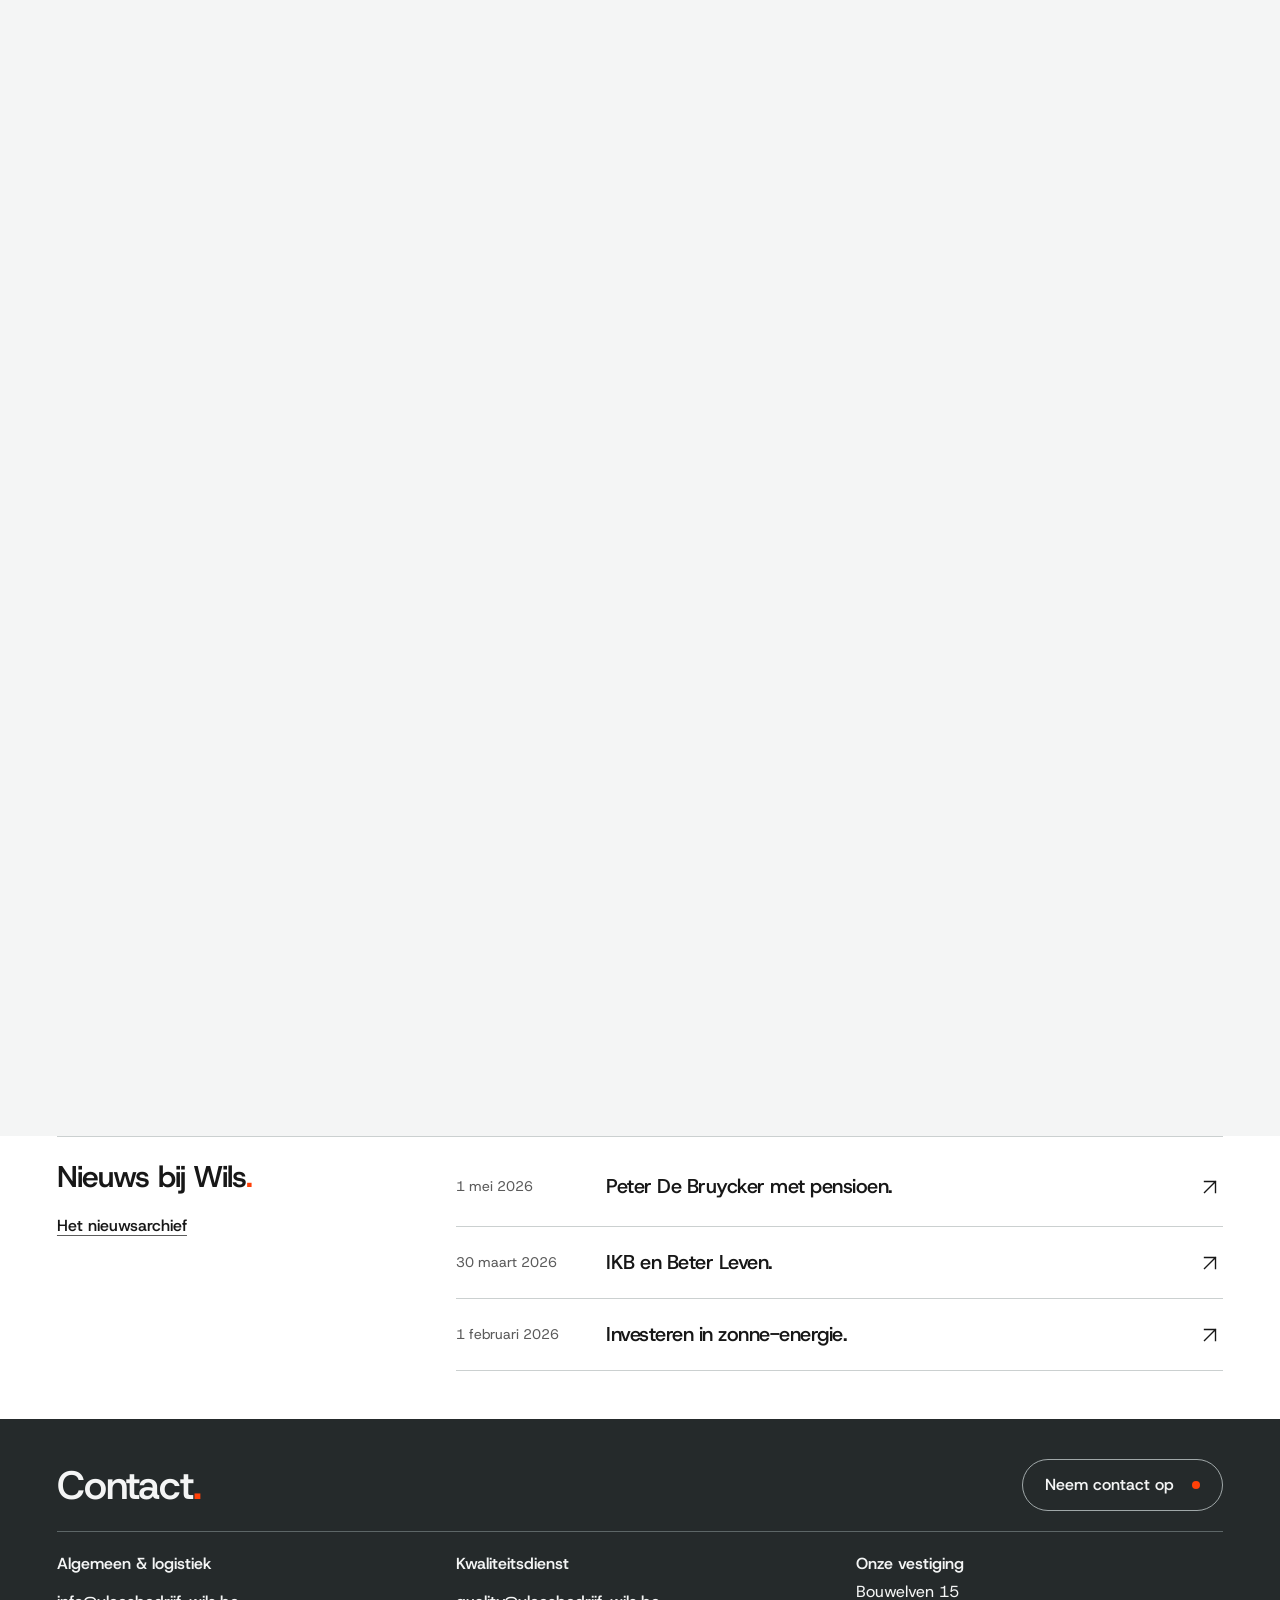
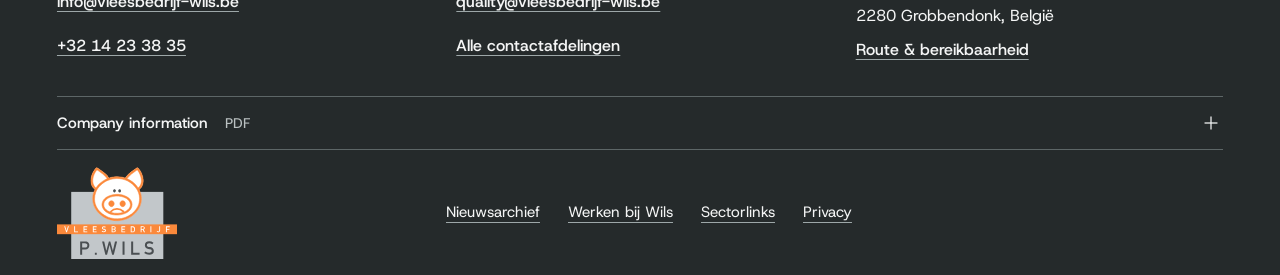
==== commit cba55121: "Publish refined product navigation, original branding and anniversary layout Add the nine client-con" ====
--- a/index.html
+++ b/index.html
@@ -7,7 +7,7 @@
   <meta name="description" content="P.WILS is specialist in het uitbenen van varkenskoppen voor de vleesverwerkende industrie. Bekijk onze producten en bespreek uw gewenste uitvoering.">
   <meta name="robots" content="noindex,nofollow">
   <title>P.WILS - Specialist in het uitbenen van varkenskoppen</title>
-  <link rel="icon" href="assets/wils-logo.svg" type="image/svg+xml">
+  <link rel="icon" href="assets/wils-pig-original-v143.svg?v=original-brand-143" type="image/svg+xml">
   <link rel="preload" href="assets/fonts/HostGrotesk.ttf" as="font" type="font/ttf" crossorigin>
   <script>if(!location.hash)document.documentElement.classList.add('entry-pending');setTimeout(function(){if(!document.documentElement.dataset.entryController)document.documentElement.classList.remove('entry-pending')},2500);</script>
   <link rel="stylesheet" href="home.css?v=anchor-focus-137">
@@ -18,14 +18,14 @@
   <link rel="stylesheet" href="navigation.css?v=menu-languages-96-local">
   <script src="vendor/gsap.min.js" defer></script>
   <script src="vendor/ScrollTrigger.min.js" defer></script>
-  <script src="home.js?v=scroll-cue-118-local" defer></script>
-<link rel="stylesheet" href="refinement.css?v=connected-pages-98-local"><script src="refinement.js?v=fixed-canvas-106-local" defer blocking="render"></script><link rel="stylesheet" href="palette-system.css?v=section-palette-91-local"><script src="page-transitions.js?v=scroll-interrupt-119-local" blocking="render"></script><link rel="stylesheet" href="page-transitions.css?v=fixed-canvas-106-local"><link rel="stylesheet" href="grid-system.css?v=grid-careers-115-local"></head>
+  <script src="home.js?v=product-singletons-160" defer></script>
+<link rel="stylesheet" href="refinement.css?v=connected-pages-98-local"><script src="refinement.js?v=fixed-canvas-106-local" defer blocking="render"></script><link rel="stylesheet" href="palette-system.css?v=section-palette-91-local"><script src="page-transitions.js?v=scroll-interrupt-119-local" blocking="render"></script><link rel="stylesheet" href="page-transitions.css?v=fixed-canvas-106-local"><link rel="stylesheet" href="grid-system.css?v=grid-careers-115-local"><link rel="stylesheet" href="product-taxonomy.css?v=client-products-140"><link rel="stylesheet" href="brand-original.css?v=original-brand-143"><link rel="stylesheet" href="product-rail.css?v=product-rail-154"><script src="product-rail.js?v=product-rail-layout-158" defer></script><link rel="stylesheet" href="anniversary-placement.css?v=anniversary-placement-155"><link rel="stylesheet" href="anniversary-scale.css?v=anniversary-scale-157"><link rel="stylesheet" href="product-rail-layout.css?v=product-rail-layout-158"><link rel="stylesheet" href="product-singletons.css?v=product-singletons-160"></head>
 <body class="grid-system-115">
 <span id="top" class="page-top" aria-hidden="true"></span>
 <a class="skip-link" href="#producten">Naar de producten</a>
 <header class="site-header">
   <div class="header-inner wrap">
-    <a class="brand" href="#top" aria-label="P.WILS vleesbedrijf - home"><img class="brand-dark" src="assets/wils-logo.svg" alt="" width="200" height="55"><img class="brand-light" src="assets/wils-logo-light.svg" alt="" width="200" height="55"></a>
+    <a class="brand" href="#top" aria-label="P.WILS vleesbedrijf - home"><img class="brand-dark" src="assets/wils-logo-original-v143.svg?v=original-brand-143" alt="" width="456" height="352"><img class="brand-light" src="assets/wils-logo-original-v143.svg?v=original-brand-143" alt="" width="456" height="352"></a>
     <nav class="desktop-nav" aria-label="Hoofdnavigatie"><a class="nav-link" href="producten.html?v=29">Producten &amp; maatwerk</a><a class="nav-link" href="kwaliteit.html?v=29">Kwaliteit</a><a class="nav-link" href="bedrijf.html?v=29">Het bedrijf</a><a class="nav-link" href="contact.html?v=29">Contact &amp; expeditie</a></nav>
     <button class="language-return" type="button" data-language-return aria-label="Taalkeuze openen" title="Taalkeuze"><svg class="language-globe" xmlns="http://www.w3.org/2000/svg" viewBox="0 0 24 24" fill="none" stroke="currentColor" stroke-width="1.5" stroke-linecap="round" stroke-linejoin="round" aria-hidden="true" focusable="false"><circle cx="12" cy="12" r="10"/><path d="M12 2a14.5 14.5 0 0 0 0 20 14.5 14.5 0 0 0 0-20"/><path d="M2 12h20"/></svg></button>
     <button class="menu-toggle" type="button" aria-label="Open navigatie" aria-controls="mobile-menu" aria-expanded="false"><span data-menu-label>Menu</span><svg class="menu-glyph" viewBox="0 0 24 24" fill="none" aria-hidden="true" focusable="false"><g stroke="currentColor" stroke-width="1.5" stroke-linecap="square" stroke-linejoin="miter"><path d="M4 8h16M4 16h16"/></g></svg></button>
@@ -40,7 +40,7 @@
       <div class="hero-media" aria-hidden="true"><div class="hero-camera"><img class="hero-aerial" src="assets/video/industrial-aerial-poster.jpg" alt="" width="1600" height="899" fetchpriority="high" decoding="async"><video class="hero-film" muted autoplay loop playsinline preload="metadata" disablepictureinpicture disableremoteplayback poster="assets/video/industrial-aerial-poster.jpg" data-drone-src="assets/video/industrial-aerial-preview.mp4"></video></div><div class="hero-media-shade"></div><div class="hero-reading-shade"></div><div class="hero-entry-shade"></div></div>
       <div class="entry-gate" aria-labelledby="entry-title" hidden>
         <div class="entry-layout wrap">
-          <div class="entry-brand-line"><img class="entry-brand" src="assets/wils-logo-light.svg" alt="P.WILS vleesbedrijf" width="200" height="55"></div>
+          <div class="entry-brand-line"><img class="entry-brand" src="assets/wils-logo-original-v143.svg?v=original-brand-143" alt="P.WILS vleesbedrijf" width="456" height="352"></div>
           <div class="entry-choice-panel">
             <h2 class="sr-only" id="entry-title">Taalkeuze</h2>
             <nav class="entry-languages" aria-label="Kies uw taal"><a href="#intro" data-entry-language="nl" aria-label="Nederlands">NL<span class="language-line" aria-hidden="true"></span></a><a href="#intro" data-entry-language="eng" aria-label="English">ENG<span class="language-line" aria-hidden="true"></span></a></nav>
@@ -49,8 +49,8 @@
         </div>
       </div>
       <div class="hero-content wrap">
-        <h1 class="hero-title" id="hero-title" tabindex="-1"><span class="line-mask"><span>De specialist in</span></span> <span class="line-mask"><span>het uitbenen van</span></span> <span class="line-mask"><span>varkenskoppen<span class="brand-period">.</span></span></span></h1>
-        <div class="hero-lead"><p class="hero-description">Wij leveren vers of bevroren varkensvlees aan de vleesverwerkende industrie.</p><div class="hero-action"><a class="action-primary" href="#producten"><span class="action-label">Bekijk het assortiment</span><span class="action-dot" aria-hidden="true"></span></a><a class="hero-scroll" href="#producten" aria-label="Naar het productoverzicht"><span class="hero-scroll-circle" aria-hidden="true"><svg class="hero-scroll-chevron" viewBox="0 0 24 24" fill="none"><path d="m7 10 5 5 5-5" stroke="currentColor" stroke-width="1.5" stroke-linecap="square" stroke-linejoin="miter"/></svg></span></a></div></div>
+        <div class="hero-title-group"><span class="hero-anniversary"><img src="assets/wils-70-host-v150.svg" alt="70 jaar P.Wils" width="251" height="162" decoding="async"></span><h1 class="hero-title" id="hero-title" tabindex="-1"><span class="line-mask"><span>De specialist in</span></span> <span class="line-mask"><span>het uitbenen van</span></span> <span class="line-mask"><span>varkenskoppen<span class="brand-period">.</span></span></span></h1></div>
+        <div class="hero-lead"><p class="hero-description"><span class="hero-description-copy">Wij leveren vers of bevroren varkensvlees aan de vleesverwerkende industrie.</span></p><div class="hero-action"><a class="action-primary" href="#producten"><span class="action-label">Bekijk het assortiment</span><span class="action-dot" aria-hidden="true"></span></a><a class="hero-scroll" href="#producten" aria-label="Naar het productoverzicht"><span class="hero-scroll-circle" aria-hidden="true"><svg class="hero-scroll-chevron" viewBox="0 0 24 24" fill="none"><path d="m7 10 5 5 5-5" stroke="currentColor" stroke-width="1.5" stroke-linecap="square" stroke-linejoin="miter"/></svg></span></a></div></div>
       </div>
     </div>
   </section>
@@ -60,32 +60,33 @@
     <div class="wrap products-inner">
       <span id="werkwijze" class="compatibility-anchor" aria-hidden="true"></span>
       <div class="products-heading"><h2 id="products-title">Onze producten<span class="brand-period">.</span></h2><div class="products-heading-copy"><a class="text-link" href="producten.html?v=29#productgids">Volledig overzicht en maatwerk</a></div></div>
-      <nav class="group-tabs" aria-label="Productgroepen"><a class="group-tab" id="group-tab-kopvlees" href="#productgroep-kopvlees" data-group-tab="kopvlees"><span>Kopvlees</span></a><a class="group-tab" id="group-tab-maskers" href="#productgroep-maskers" data-group-tab="maskers"><span>Maskers</span></a><a class="group-tab" id="group-tab-snuiten-en-oren" href="#productgroep-snuiten-en-oren" data-group-tab="snuiten-en-oren"><span>Snuiten &amp; oren</span></a><a class="group-tab" id="group-tab-zwoerd-en-kin" href="#productgroep-zwoerd-en-kin" data-group-tab="zwoerd-en-kin"><span>Zwoerd &amp; kin</span></a><a class="group-tab" id="group-tab-schedels" href="#productgroep-schedels" data-group-tab="schedels"><span>Schedels</span></a></nav>
-      <div class="product-groups"><section class="product-group" id="productgroep-kopvlees" data-group-panel="kopvlees" aria-labelledby="group-heading-kopvlees">
+      <div class="product-category-browser" data-category-browser><div class="category-rail-heading"><strong>Productgroepen</strong><button class="category-all" type="button" aria-controls="category-picker" aria-haspopup="dialog" aria-expanded="false" data-category-open hidden>Alle 9<svg viewBox="0 0 24 24" fill="none" aria-hidden="true"><path d="m7 10 5 5 5-5" stroke="currentColor" stroke-width="1.5"/></svg></button></div><nav class="group-tabs category-photo-rail" aria-label="Productgroepen"><a class="group-tab" id="group-tab-kopvlees" href="#productgroep-kopvlees" data-group-tab="kopvlees" data-category-link="kopvlees"><img src="assets/products/studio/kopvlees-320.jpg" alt="" width="320" height="240" loading="lazy" decoding="async"><span class="category-photo-label"><span>Kopvlees</span></span></a><a class="group-tab" id="group-tab-slaapvlees" href="#productgroep-slaapvlees" data-group-tab="slaapvlees" data-category-link="slaapvlees"><img src="assets/products/studio/slaapvlees-320.jpg" alt="" width="320" height="240" loading="lazy" decoding="async"><span class="category-photo-label"><span>Slaapvlees</span></span></a><a class="group-tab" id="group-tab-buitenkaken" href="#productgroep-buitenkaken" data-group-tab="buitenkaken" data-category-link="buitenkaken"><img src="assets/products/studio/wangetjes-320.jpg" alt="" width="320" height="240" loading="lazy" decoding="async"><span class="category-photo-label"><span>Buitenkaken</span></span></a><a class="group-tab" id="group-tab-maskers" href="#productgroep-maskers" data-group-tab="maskers" data-category-link="maskers"><img src="assets/products/studio/masker-met-zwoerd-320.jpg" alt="" width="320" height="240" loading="lazy" decoding="async"><span class="category-photo-label"><span>Maskers</span><small aria-hidden="true">3</small></span><span class="sr-only">, 3 producten</span></a><a class="group-tab" id="group-tab-snuiten" href="#productgroep-snuiten" data-group-tab="snuiten" data-category-link="snuiten"><img src="assets/products/studio/snuiten-320.jpg" alt="" width="320" height="240" loading="lazy" decoding="async"><span class="category-photo-label"><span>Snuiten</span><small aria-hidden="true">2</small></span><span class="sr-only">, 2 producten</span></a><a class="group-tab" id="group-tab-oren" href="#productgroep-oren" data-group-tab="oren" data-category-link="oren"><img src="assets/products/studio/hele-oren-320.jpg" alt="" width="320" height="240" loading="lazy" decoding="async"><span class="category-photo-label"><span>Oren</span><small aria-hidden="true">2</small></span><span class="sr-only">, 2 producten</span></a><a class="group-tab" id="group-tab-zwoerd" href="#productgroep-zwoerd" data-group-tab="zwoerd" data-category-link="zwoerd"><img src="assets/products/studio/kopzwoerd-320.jpg" alt="" width="320" height="240" loading="lazy" decoding="async"><span class="category-photo-label"><span>Zwoerd</span></span></a><a class="group-tab" id="group-tab-schedels" href="#productgroep-schedels" data-group-tab="schedels" data-category-link="schedels"><img src="assets/products/studio/varkensschedels-320.jpg" alt="" width="320" height="240" loading="lazy" decoding="async"><span class="category-photo-label"><span>Schedels</span></span></a><a class="group-tab" id="group-tab-kin" href="#productgroep-kin" data-group-tab="kin" data-category-link="kin"><img src="assets/products/studio/onderlip-320.jpg" alt="" width="320" height="240" loading="lazy" decoding="async"><span class="category-photo-label"><span>Kin</span></span></a></nav><div class="category-picker" id="category-picker" role="dialog" popover="auto" aria-labelledby="category-picker-heading" hidden><div class="category-picker-heading"><h2 id="category-picker-heading">Productgroepen</h2><button class="category-picker-close" type="button" aria-label="Sluit productgroepen" data-category-close><svg viewBox="0 0 24 24" fill="none" aria-hidden="true"><path d="m6 6 12 12M18 6 6 18" stroke="currentColor" stroke-width="1.5"/></svg></button></div><div class="category-picker-list"><button type="button" data-category-pick="kopvlees"><span class="category-pick-dot" aria-hidden="true"></span><span>Kopvlees</span></button><button type="button" data-category-pick="slaapvlees"><span class="category-pick-dot" aria-hidden="true"></span><span>Slaapvlees</span></button><button type="button" data-category-pick="buitenkaken"><span class="category-pick-dot" aria-hidden="true"></span><span>Buitenkaken</span></button><button type="button" data-category-pick="maskers"><span class="category-pick-dot" aria-hidden="true"></span><span>Maskers</span><small aria-hidden="true">3</small><span class="sr-only">, 3 producten</span></button><button type="button" data-category-pick="snuiten"><span class="category-pick-dot" aria-hidden="true"></span><span>Snuiten</span><small aria-hidden="true">2</small><span class="sr-only">, 2 producten</span></button><button type="button" data-category-pick="oren"><span class="category-pick-dot" aria-hidden="true"></span><span>Oren</span><small aria-hidden="true">2</small><span class="sr-only">, 2 producten</span></button><button type="button" data-category-pick="zwoerd"><span class="category-pick-dot" aria-hidden="true"></span><span>Zwoerd</span></button><button type="button" data-category-pick="schedels"><span class="category-pick-dot" aria-hidden="true"></span><span>Schedels</span></button><button type="button" data-category-pick="kin"><span class="category-pick-dot" aria-hidden="true"></span><span>Kin</span></button></div></div><span class="sr-only" role="status" aria-live="polite" data-category-status></span></div>
+      <div class="product-groups"><section class="product-group" id="productgroep-kopvlees" data-single-product="true" data-group-panel="kopvlees" aria-labelledby="group-heading-kopvlees">
+      <div class="product-panel-body">
+        <figure class="product-visual"><div class="product-image-stage"><img src="assets/products/kopvlees-studio-v1.jpg" alt="Varkenskopvlees met kinnebak" width="340" height="255" loading="lazy" decoding="async" data-product-image></div><figcaption class="product-caption"><span class="product-caption-copy"><span class="product-caption-prefix">Afgebeeld: </span><strong data-product-caption>Kopvlees met kinnebak</strong></span><a class="product-caption-link" href="#product-kopvlees" data-product-photo-link aria-label="Specificaties van Kopvlees met kinnebak">Specificaties</a></figcaption></figure>
+        <div class="product-register"><h3 class="group-title" id="group-heading-kopvlees">Kopvlees</h3><article class="product-permanent" id="product-kopvlees" data-product="kopvlees" data-image="assets/products/kopvlees-studio-v1.jpg" data-label="Kopvlees met kinnebak" aria-labelledby="product-summary-kopvlees"><header class="permanent-product-header"><h3 class="permanent-product-name" id="product-summary-kopvlees" tabindex="-1">Kopvlees met kinnebak</h3><span class="product-code"><span class="sr-only">Artikelcode: </span>1110 / 1115</span></header><div class="product-detail" id="product-detail-kopvlees">
+
+            <dl class="product-specs"><div><dt>Samenstelling</dt><dd>Binnenkonen, buitenkonen en kinnebak</dd></div><div><dt>Vetgehalte</dt><dd>± 22 %<small class="permanent-fat-note">Circa-waarde.</small><span class="product-trimming">Ook mogelijk:<span>80/20 trimming</span><span>70/30 trimming</span><span>(vlees/vet)</span></span></dd></div><div><dt>Verpakking</dt><dd>Polyblok of naakte blok 18 kg</dd></div></dl>
+            <div class="product-detail-actions"><a class="text-link" href="producten.html?product=kopvlees#aanvraag">Bespreek dit product</a></div>
+          </div></article></div>
+      </div>
+    </section><section class="product-group" id="productgroep-slaapvlees" data-single-product="true" data-group-panel="slaapvlees" aria-labelledby="group-heading-slaapvlees">
       <div class="product-panel-body">
         <figure class="product-visual"><div class="product-image-stage"><img src="assets/products/slaapvlees-studio-v1.jpg" alt="Varkensslaapvlees" width="340" height="255" loading="lazy" decoding="async" data-product-image></div><figcaption class="product-caption"><span class="product-caption-copy"><span class="product-caption-prefix">Afgebeeld: </span><strong data-product-caption>Slaapvlees</strong></span><a class="product-caption-link" href="#product-slaapvlees" data-product-photo-link aria-label="Specificaties van Slaapvlees">Specificaties</a></figcaption></figure>
-        <div class="product-register"><h3 class="group-title" id="group-heading-kopvlees">Kopvlees</h3><details class="product-disclosure" id="product-slaapvlees" data-product="slaapvlees" data-image="assets/products/slaapvlees-studio-v1.jpg" data-label="Slaapvlees">
-          <summary id="product-summary-slaapvlees" aria-controls="product-detail-slaapvlees"><span class="product-name">Slaapvlees</span><span class="product-code"><span class="sr-only">Artikelcode: </span>1130 / 1135</span><span class="disclosure-mark"><svg class="" viewBox="0 0 24 24" fill="none" aria-hidden="true" focusable="false"><g stroke="currentColor" stroke-width="1.5" stroke-linecap="square" stroke-linejoin="miter"><path d="M5 12h14"/><path class="plus-stem" d="M12 5v14"/></g></svg></span></summary>
-          <div class="product-detail" id="product-detail-slaapvlees">
-            
-            <dl class="product-specs"><div><dt>Samenstelling</dt><dd>Slaapjes</dd></div><div><dt>Vetgehalte</dt><dd>± 5 %</dd></div><div><dt>Verpakking</dt><dd>Polyblok of naakte blok 18 kg</dd></div></dl>
+        <div class="product-register"><h3 class="group-title" id="group-heading-slaapvlees">Slaapvlees</h3><article class="product-permanent" id="product-slaapvlees" data-product="slaapvlees" data-image="assets/products/slaapvlees-studio-v1.jpg" data-label="Slaapvlees" aria-labelledby="product-summary-slaapvlees"><header class="permanent-product-header"><h3 class="permanent-product-name" id="product-summary-slaapvlees" tabindex="-1">Slaapvlees</h3><span class="product-code"><span class="sr-only">Artikelcode: </span>1130 / 1135</span></header><div class="product-detail" id="product-detail-slaapvlees">
+
+            <dl class="product-specs"><div><dt>Samenstelling</dt><dd>Slaapjes</dd></div><div><dt>Vetgehalte</dt><dd>± 5 %<small class="permanent-fat-note">Circa-waarde.</small></dd></div><div><dt>Verpakking</dt><dd>Polyblok of naakte blok 18 kg</dd></div></dl>
             <div class="product-detail-actions"><a class="text-link" href="producten.html?product=slaapvlees#aanvraag">Bespreek dit product</a></div>
-          </div>
-        </details><details class="product-disclosure" id="product-wangetjes" data-product="wangetjes" data-image="assets/products/wangetjes-studio-v1.jpg" data-label="Wangetjes / kaakjes">
-          <summary id="product-summary-wangetjes" aria-controls="product-detail-wangetjes"><span class="product-name">Wangetjes / kaakjes</span><span class="product-code"><span class="sr-only">Artikelcode: </span>1140 / 1145</span><span class="disclosure-mark"><svg class="" viewBox="0 0 24 24" fill="none" aria-hidden="true" focusable="false"><g stroke="currentColor" stroke-width="1.5" stroke-linecap="square" stroke-linejoin="miter"><path d="M5 12h14"/><path class="plus-stem" d="M12 5v14"/></g></svg></span></summary>
-          <div class="product-detail" id="product-detail-wangetjes">
-            
-            <dl class="product-specs"><div><dt>Samenstelling</dt><dd>Kaakjes</dd></div><div><dt>Vetgehalte</dt><dd>± 8 %</dd></div><div><dt>Verpakking</dt><dd>Polyblok of naakte blok 18 kg</dd></div></dl>
+          </div></article></div>
+      </div>
+    </section><section class="product-group" id="productgroep-buitenkaken" data-single-product="true" data-group-panel="buitenkaken" aria-labelledby="group-heading-buitenkaken">
+      <div class="product-panel-body">
+        <figure class="product-visual"><div class="product-image-stage"><img src="assets/products/wangetjes-studio-v1.jpg" alt="Varkensbuitenkaken" width="340" height="255" loading="lazy" decoding="async" data-product-image></div><figcaption class="product-caption"><span class="product-caption-copy"><span class="product-caption-prefix">Afgebeeld: </span><strong data-product-caption>Buitenkaken</strong></span><a class="product-caption-link" href="#product-wangetjes" data-product-photo-link aria-label="Specificaties van Buitenkaken">Specificaties</a></figcaption></figure>
+        <div class="product-register"><h3 class="group-title" id="group-heading-buitenkaken">Buitenkaken</h3><article class="product-permanent" id="product-wangetjes" data-product="wangetjes" data-image="assets/products/wangetjes-studio-v1.jpg" data-label="Buitenkaken" aria-labelledby="product-summary-wangetjes"><header class="permanent-product-header"><h3 class="permanent-product-name" id="product-summary-wangetjes" tabindex="-1">Buitenkaken</h3><span class="product-code"><span class="sr-only">Artikelcode: </span>1140 / 1145</span></header><div class="product-detail" id="product-detail-wangetjes">
+
+            <dl class="product-specs"><div><dt>Samenstelling</dt><dd>Buitenkaken</dd></div><div><dt>Vetgehalte</dt><dd>± 8 %<small class="permanent-fat-note">Circa-waarde.</small></dd></div><div><dt>Verpakking</dt><dd>Polyblok of naakte blok 18 kg</dd></div></dl>
             <div class="product-detail-actions"><a class="text-link" href="producten.html?product=wangetjes#aanvraag">Bespreek dit product</a></div>
-          </div>
-        </details><details class="product-disclosure" id="product-kopvlees" data-product="kopvlees" data-image="assets/products/kopvlees-studio-v1.jpg" data-label="Kopvlees met kinnebak">
-          <summary id="product-summary-kopvlees" aria-controls="product-detail-kopvlees"><span class="product-name">Kopvlees met kinnebak</span><span class="product-code"><span class="sr-only">Artikelcode: </span>1110 / 1115</span><span class="disclosure-mark"><svg class="" viewBox="0 0 24 24" fill="none" aria-hidden="true" focusable="false"><g stroke="currentColor" stroke-width="1.5" stroke-linecap="square" stroke-linejoin="miter"><path d="M5 12h14"/><path class="plus-stem" d="M12 5v14"/></g></svg></span></summary>
-          <div class="product-detail" id="product-detail-kopvlees">
-            
-            <dl class="product-specs"><div><dt>Samenstelling</dt><dd>Binnenkonen, buitenkonen en kinnebak</dd></div><div><dt>Vetgehalte</dt><dd>± 22 %</dd></div><div><dt>Verpakking</dt><dd>Polyblok of naakte blok 18 kg</dd></div></dl>
-            <div class="product-detail-actions"><a class="text-link" href="producten.html?product=kopvlees#aanvraag">Bespreek dit product</a></div>
-          </div>
-        </details><p class="product-note">De vermelde vetgehaltes zijn circa-waarden.</p></div>
+          </div></article></div>
       </div>
     </section><section class="product-group" id="productgroep-maskers" data-group-panel="maskers" aria-labelledby="group-heading-maskers">
       <div class="product-panel-body">
@@ -93,89 +94,90 @@
         <div class="product-register"><h3 class="group-title" id="group-heading-maskers">Maskers</h3><details class="product-disclosure" id="product-masker-met-zwoerd" data-product="masker-met-zwoerd" data-image="assets/products/masker-met-zwoerd-studio-v1.jpg" data-label="Maskers met zwoerd">
           <summary id="product-summary-masker-met-zwoerd" aria-controls="product-detail-masker-met-zwoerd"><span class="product-name">Maskers met zwoerd</span><span class="product-code"><span class="sr-only">Artikelcode: </span>1190 / 1195</span><span class="disclosure-mark"><svg class="" viewBox="0 0 24 24" fill="none" aria-hidden="true" focusable="false"><g stroke="currentColor" stroke-width="1.5" stroke-linecap="square" stroke-linejoin="miter"><path d="M5 12h14"/><path class="plus-stem" d="M12 5v14"/></g></svg></span></summary>
           <div class="product-detail" id="product-detail-masker-met-zwoerd">
-            
+
             <dl class="product-specs"><div><dt>Samenstelling</dt><dd>Masker met zwoerd, zonder snuit</dd></div><div><dt>Verpakking</dt><dd>Poly- of naakte blok 18 kg<br>Kartonnen doosjes</dd></div></dl>
             <div class="product-detail-actions"><a class="text-link" href="producten.html?product=masker-met-zwoerd#aanvraag">Bespreek dit product</a></div>
           </div>
         </details><details class="product-disclosure" id="product-klein-masker-met-zwoerd" data-product="klein-masker-met-zwoerd" data-image="assets/products/klein-masker-met-zwoerd-studio-v1.jpg" data-label="Kleine maskers met zwoerd">
           <summary id="product-summary-klein-masker-met-zwoerd" aria-controls="product-detail-klein-masker-met-zwoerd"><span class="product-name">Kleine maskers met zwoerd</span><span class="product-code"><span class="sr-only">Artikelcode: </span>1220 / 1225</span><span class="disclosure-mark"><svg class="" viewBox="0 0 24 24" fill="none" aria-hidden="true" focusable="false"><g stroke="currentColor" stroke-width="1.5" stroke-linecap="square" stroke-linejoin="miter"><path d="M5 12h14"/><path class="plus-stem" d="M12 5v14"/></g></svg></span></summary>
           <div class="product-detail" id="product-detail-klein-masker-met-zwoerd">
-            
+
             <dl class="product-specs"><div><dt>Samenstelling</dt><dd>Masker met zwoerd zonder mager vlees</dd></div><div><dt>Verpakking</dt><dd>Poly- of naakte blok 18 kg<br>Kartonnen doosjes 10 kg</dd></div></dl>
             <div class="product-detail-actions"><a class="text-link" href="producten.html?product=klein-masker-met-zwoerd#aanvraag">Bespreek dit product</a></div>
           </div>
         </details><details class="product-disclosure" id="product-masker-zonder-zwoerd" data-product="masker-zonder-zwoerd" data-image="assets/products/masker-zonder-zwoerd-studio-v1.jpg" data-label="Maskers zonder zwoerd">
           <summary id="product-summary-masker-zonder-zwoerd" aria-controls="product-detail-masker-zonder-zwoerd"><span class="product-name">Maskers zonder zwoerd</span><span class="product-code"><span class="sr-only">Artikelcode: </span>1170 / 1175</span><span class="disclosure-mark"><svg class="" viewBox="0 0 24 24" fill="none" aria-hidden="true" focusable="false"><g stroke="currentColor" stroke-width="1.5" stroke-linecap="square" stroke-linejoin="miter"><path d="M5 12h14"/><path class="plus-stem" d="M12 5v14"/></g></svg></span></summary>
           <div class="product-detail" id="product-detail-masker-zonder-zwoerd">
-            
+
             <dl class="product-specs"><div><dt>Samenstelling</dt><dd>Volledig masker zonder zwoerd</dd></div><div><dt>Verpakking</dt><dd>Poly- of naakte blok 18 kg<br>Kartonnen doosjes</dd></div></dl>
             <div class="product-detail-actions"><a class="text-link" href="producten.html?product=masker-zonder-zwoerd#aanvraag">Bespreek dit product</a></div>
           </div>
         </details></div>
       </div>
-    </section><section class="product-group" id="productgroep-snuiten-en-oren" data-group-panel="snuiten-en-oren" aria-labelledby="group-heading-snuiten-en-oren">
-      <div class="product-panel-body">
+    </section><section class="product-group" id="productgroep-snuiten" data-group-panel="snuiten" aria-labelledby="group-heading-snuiten">
+      <span class="compatibility-anchor" id="productgroep-snuiten-en-oren" aria-hidden="true"></span><div class="product-panel-body">
         <figure class="product-visual"><div class="product-image-stage"><img src="assets/products/snuiten-studio-v1.jpg" alt="Varkenssnuiten" width="340" height="255" loading="lazy" decoding="async" data-product-image></div><figcaption class="product-caption"><span class="product-caption-copy"><span class="product-caption-prefix">Afgebeeld: </span><strong data-product-caption>Snuiten</strong></span><a class="product-caption-link" href="#product-snuiten" data-product-photo-link aria-label="Specificaties van Snuiten">Specificaties</a></figcaption></figure>
-        <div class="product-register"><h3 class="group-title" id="group-heading-snuiten-en-oren">Snuiten &amp; oren</h3><details class="product-disclosure" id="product-snuiten" data-product="snuiten" data-image="assets/products/snuiten-studio-v1.jpg" data-label="Snuiten">
+        <div class="product-register"><h3 class="group-title" id="group-heading-snuiten">Snuiten</h3><details class="product-disclosure" id="product-snuiten" data-product="snuiten" data-image="assets/products/snuiten-studio-v1.jpg" data-label="Snuiten">
           <summary id="product-summary-snuiten" aria-controls="product-detail-snuiten"><span class="product-name">Snuiten</span><span class="product-code"><span class="sr-only">Artikelcode: </span>1300 / 1305</span><span class="disclosure-mark"><svg class="" viewBox="0 0 24 24" fill="none" aria-hidden="true" focusable="false"><g stroke="currentColor" stroke-width="1.5" stroke-linecap="square" stroke-linejoin="miter"><path d="M5 12h14"/><path class="plus-stem" d="M12 5v14"/></g></svg></span></summary>
           <div class="product-detail" id="product-detail-snuiten">
-            
+
             <dl class="product-specs"><div><dt>Samenstelling</dt><dd>Hele en halve varkenssnuiten</dd></div><div><dt>Verpakking</dt><dd>Poly- of naakte blok 18 kg<br>Kartonnen doosjes</dd></div></dl>
             <div class="product-detail-actions"><a class="text-link" href="producten.html?product=snuiten#aanvraag">Bespreek dit product</a></div>
           </div>
         </details><details class="product-disclosure" id="product-snuiten-met-bot" data-product="snuiten-met-bot" data-image="assets/products/snuiten-met-bot-studio-v1.jpg" data-label="Snuiten met bot">
           <summary id="product-summary-snuiten-met-bot" aria-controls="product-detail-snuiten-met-bot"><span class="product-name">Snuiten met bot</span><span class="product-code"><span class="sr-only">Artikelcode: </span>1350</span><span class="disclosure-mark"><svg class="" viewBox="0 0 24 24" fill="none" aria-hidden="true" focusable="false"><g stroke="currentColor" stroke-width="1.5" stroke-linecap="square" stroke-linejoin="miter"><path d="M5 12h14"/><path class="plus-stem" d="M12 5v14"/></g></svg></span></summary>
           <div class="product-detail" id="product-detail-snuiten-met-bot">
-            
+
             <dl class="product-specs"><div><dt>Samenstelling</dt><dd>Volledige snuiten met neusbeen</dd></div><div><dt>Verpakking</dt><dd>Kartonnen doosjes 15 kg</dd></div></dl>
             <div class="product-detail-actions"><a class="text-link" href="producten.html?product=snuiten-met-bot#aanvraag">Bespreek dit product</a></div>
           </div>
-        </details><details class="product-disclosure" id="product-hele-oren" data-product="hele-oren" data-image="assets/products/hele-oren-studio-v1.jpg" data-label="Hele oren">
+        </details></div>
+      </div>
+    </section><section class="product-group" id="productgroep-oren" data-group-panel="oren" aria-labelledby="group-heading-oren">
+      <div class="product-panel-body">
+        <figure class="product-visual"><div class="product-image-stage"><img src="assets/products/hele-oren-studio-v1.jpg" alt="Hele varkensoren" width="340" height="255" loading="lazy" decoding="async" data-product-image></div><figcaption class="product-caption"><span class="product-caption-copy"><span class="product-caption-prefix">Afgebeeld: </span><strong data-product-caption>Hele oren</strong></span><a class="product-caption-link" href="#product-hele-oren" data-product-photo-link aria-label="Specificaties van Hele oren">Specificaties</a></figcaption></figure>
+        <div class="product-register"><h3 class="group-title" id="group-heading-oren">Oren</h3><details class="product-disclosure" id="product-hele-oren" data-product="hele-oren" data-image="assets/products/hele-oren-studio-v1.jpg" data-label="Hele oren">
           <summary id="product-summary-hele-oren" aria-controls="product-detail-hele-oren"><span class="product-name">Hele oren</span><span class="product-code"><span class="sr-only">Artikelcode: </span>1310</span><span class="disclosure-mark"><svg class="" viewBox="0 0 24 24" fill="none" aria-hidden="true" focusable="false"><g stroke="currentColor" stroke-width="1.5" stroke-linecap="square" stroke-linejoin="miter"><path d="M5 12h14"/><path class="plus-stem" d="M12 5v14"/></g></svg></span></summary>
           <div class="product-detail" id="product-detail-hele-oren">
-            
+
             <dl class="product-specs"><div><dt>Samenstelling</dt><dd>Volledige oren, inclusief binnenoor</dd></div><div><dt>Verpakking</dt><dd>Kartonnen doosjes 10 kg</dd></div></dl>
             <div class="product-detail-actions"><a class="text-link" href="producten.html?product=hele-oren#aanvraag">Bespreek dit product</a></div>
           </div>
         </details><details class="product-disclosure" id="product-oorflappen" data-product="oorflappen" data-image="assets/products/oorflappen-studio-v1.jpg" data-label="Oorflappen">
           <summary id="product-summary-oorflappen" aria-controls="product-detail-oorflappen"><span class="product-name">Oorflappen</span><span class="product-code"><span class="sr-only">Artikelcode: </span>1340</span><span class="disclosure-mark"><svg class="" viewBox="0 0 24 24" fill="none" aria-hidden="true" focusable="false"><g stroke="currentColor" stroke-width="1.5" stroke-linecap="square" stroke-linejoin="miter"><path d="M5 12h14"/><path class="plus-stem" d="M12 5v14"/></g></svg></span></summary>
           <div class="product-detail" id="product-detail-oorflappen">
-            
+
             <dl class="product-specs"><div><dt>Samenstelling</dt><dd>Oren zonder binnenoor</dd></div><div><dt>Verpakking</dt><dd>Kartonnen doosjes 10 kg</dd></div></dl>
             <div class="product-detail-actions"><a class="text-link" href="producten.html?product=oorflappen#aanvraag">Bespreek dit product</a></div>
           </div>
         </details></div>
       </div>
-    </section><section class="product-group" id="productgroep-zwoerd-en-kin" data-group-panel="zwoerd-en-kin" aria-labelledby="group-heading-zwoerd-en-kin">
-      <div class="product-panel-body">
+    </section><section class="product-group" id="productgroep-zwoerd" data-single-product="true" data-group-panel="zwoerd" aria-labelledby="group-heading-zwoerd">
+      <span class="compatibility-anchor" id="productgroep-zwoerd-en-kin" aria-hidden="true"></span><div class="product-panel-body">
         <figure class="product-visual"><div class="product-image-stage"><img src="assets/products/kopzwoerd-studio-v1.jpg" alt="Varkenskopzwoerd" width="340" height="255" loading="lazy" decoding="async" data-product-image></div><figcaption class="product-caption"><span class="product-caption-copy"><span class="product-caption-prefix">Afgebeeld: </span><strong data-product-caption>Kopzwoerd</strong></span><a class="product-caption-link" href="#product-kopzwoerd" data-product-photo-link aria-label="Specificaties van Kopzwoerd">Specificaties</a></figcaption></figure>
-        <div class="product-register"><h3 class="group-title" id="group-heading-zwoerd-en-kin">Zwoerd &amp; kin</h3><details class="product-disclosure" id="product-kopzwoerd" data-product="kopzwoerd" data-image="assets/products/kopzwoerd-studio-v1.jpg" data-label="Kopzwoerd">
-          <summary id="product-summary-kopzwoerd" aria-controls="product-detail-kopzwoerd"><span class="product-name">Kopzwoerd</span><span class="product-code"><span class="sr-only">Artikelcode: </span>1200 / 1205</span><span class="disclosure-mark"><svg class="" viewBox="0 0 24 24" fill="none" aria-hidden="true" focusable="false"><g stroke="currentColor" stroke-width="1.5" stroke-linecap="square" stroke-linejoin="miter"><path d="M5 12h14"/><path class="plus-stem" d="M12 5v14"/></g></svg></span></summary>
-          <div class="product-detail" id="product-detail-kopzwoerd">
-            
+        <div class="product-register"><h3 class="group-title" id="group-heading-zwoerd">Zwoerd</h3><article class="product-permanent" id="product-kopzwoerd" data-product="kopzwoerd" data-image="assets/products/kopzwoerd-studio-v1.jpg" data-label="Kopzwoerd" aria-labelledby="product-summary-kopzwoerd"><header class="permanent-product-header"><h3 class="permanent-product-name" id="product-summary-kopzwoerd" tabindex="-1">Kopzwoerd</h3><span class="product-code"><span class="sr-only">Artikelcode: </span>1200 / 1205</span></header><div class="product-detail" id="product-detail-kopzwoerd">
+
             <dl class="product-specs"><div><dt>Samenstelling</dt><dd>Enkel kopzwoerd</dd></div><div><dt>Verpakking</dt><dd>Poly- of naakte blok<br>Kartonnen doosjes</dd></div></dl>
             <div class="product-detail-actions"><a class="text-link" href="producten.html?product=kopzwoerd#aanvraag">Bespreek dit product</a></div>
-          </div>
-        </details><details class="product-disclosure" id="product-onderlip" data-product="onderlip" data-image="assets/products/onderlip-studio-v1.jpg" data-label="Onderlip / kin">
-          <summary id="product-summary-onderlip" aria-controls="product-detail-onderlip"><span class="product-name">Onderlip / kin</span><span class="product-code"><span class="sr-only">Artikelcode: </span>1360</span><span class="disclosure-mark"><svg class="" viewBox="0 0 24 24" fill="none" aria-hidden="true" focusable="false"><g stroke="currentColor" stroke-width="1.5" stroke-linecap="square" stroke-linejoin="miter"><path d="M5 12h14"/><path class="plus-stem" d="M12 5v14"/></g></svg></span></summary>
-          <div class="product-detail" id="product-detail-onderlip">
-            
+          </div></article></div>
+      </div>
+    </section><section class="product-group" id="productgroep-schedels" data-single-product="true" data-group-panel="schedels" aria-labelledby="group-heading-schedels">
+      <div class="product-panel-body">
+        <figure class="product-visual"><div class="product-image-stage"><img src="assets/products/varkensschedels-studio-v1.jpg" alt="Varkensschedels" width="340" height="255" loading="lazy" decoding="async" data-product-image></div><figcaption class="product-caption"><span class="product-caption-copy"><span class="product-caption-prefix">Afgebeeld: </span><strong data-product-caption>Varkensschedels</strong></span><a class="product-caption-link" href="#product-varkensschedels" data-product-photo-link aria-label="Specificaties van Varkensschedels">Specificaties</a></figcaption></figure>
+        <div class="product-register"><h3 class="group-title" id="group-heading-schedels">Schedels</h3><article class="product-permanent" id="product-varkensschedels" data-product="varkensschedels" data-image="assets/products/varkensschedels-studio-v1.jpg" data-label="Varkensschedels" aria-labelledby="product-summary-varkensschedels"><header class="permanent-product-header"><h3 class="permanent-product-name" id="product-summary-varkensschedels" tabindex="-1">Varkensschedels</h3><span class="product-code"><span class="sr-only">Artikelcode: </span>1500PH</span></header><div class="product-detail" id="product-detail-varkensschedels">
+
+            <dl class="product-specs"><div><dt>Samenstelling</dt><dd>Schedel zonder onderkaak; hersenen niet verwijderd. Met tanden, ogen en vlees- en zwoerdresten.</dd></div><div><dt>Verpakking</dt><dd>Kartonnen dozen (diepgevroren)</dd></div><div><dt>Bewaren en vervoeren</dt><dd>-18 °C</dd></div><div><dt>Gebruik</dt><dd>Voor consumptie verhitten tot minimaal +85 °C kerntemperatuur.</dd></div><div><dt>Verwerking</dt><dd>Verdere verwerking binnen 24 maanden na invriesdatum wordt geadviseerd.</dd></div></dl>
+            <div class="product-detail-actions"><a class="text-link" href="producten.html?product=varkensschedels#aanvraag">Bespreek dit product</a></div>
+          </div></article></div>
+      </div>
+    </section><section class="product-group" id="productgroep-kin" data-single-product="true" data-group-panel="kin" aria-labelledby="group-heading-kin">
+      <div class="product-panel-body">
+        <figure class="product-visual"><div class="product-image-stage"><img src="assets/products/onderlip-studio-v1.jpg" alt="Varkensonderlip / kin" width="340" height="255" loading="lazy" decoding="async" data-product-image></div><figcaption class="product-caption"><span class="product-caption-copy"><span class="product-caption-prefix">Afgebeeld: </span><strong data-product-caption>Onderlip / kin</strong></span><a class="product-caption-link" href="#product-onderlip" data-product-photo-link aria-label="Specificaties van Onderlip / kin">Specificaties</a></figcaption></figure>
+        <div class="product-register"><h3 class="group-title" id="group-heading-kin">Kin</h3><article class="product-permanent" id="product-onderlip" data-product="onderlip" data-image="assets/products/onderlip-studio-v1.jpg" data-label="Onderlip / kin" aria-labelledby="product-summary-onderlip"><header class="permanent-product-header"><h3 class="permanent-product-name" id="product-summary-onderlip" tabindex="-1">Onderlip / kin</h3><span class="product-code"><span class="sr-only">Artikelcode: </span>1360</span></header><div class="product-detail" id="product-detail-onderlip">
+
             <dl class="product-specs"><div><dt>Samenstelling</dt><dd>Volledige onderlip met bot</dd></div><div><dt>Verpakking</dt><dd>Kartonnen doosjes 10 kg</dd></div></dl>
             <div class="product-detail-actions"><a class="text-link" href="producten.html?product=onderlip#aanvraag">Bespreek dit product</a></div>
-          </div>
-        </details></div>
-      </div>
-    </section><section class="product-group" id="productgroep-schedels" data-group-panel="schedels" aria-labelledby="group-heading-schedels">
-      <div class="product-panel-body">
-        <figure class="product-visual"><div class="product-image-stage"><img src="assets/products/varkensschedels-studio-v1.jpg" alt="Varkensschedels" width="340" height="255" loading="lazy" decoding="async" data-product-image></div><figcaption class="product-caption"><span class="product-caption-copy"><span class="product-caption-prefix">Afgebeeld: </span><strong data-product-caption>Varkensschedels</strong></span><a class="product-caption-link" href="#product-varkensschedels" data-product-photo-link aria-label="Specificaties van Varkensschedels">Specificaties</a></figcaption></figure>
-        <div class="product-register"><h3 class="group-title" id="group-heading-schedels">Schedels</h3><details class="product-disclosure" id="product-varkensschedels" data-product="varkensschedels" data-image="assets/products/varkensschedels-studio-v1.jpg" data-label="Varkensschedels">
-          <summary id="product-summary-varkensschedels" aria-controls="product-detail-varkensschedels"><span class="product-name">Varkensschedels</span><span class="product-code"><span class="sr-only">Artikelcode: </span>1500PH</span><span class="disclosure-mark"><svg class="" viewBox="0 0 24 24" fill="none" aria-hidden="true" focusable="false"><g stroke="currentColor" stroke-width="1.5" stroke-linecap="square" stroke-linejoin="miter"><path d="M5 12h14"/><path class="plus-stem" d="M12 5v14"/></g></svg></span></summary>
-          <div class="product-detail" id="product-detail-varkensschedels">
-
-            <dl class="product-specs"><div><dt>Samenstelling</dt><dd>Schedel zonder onderkaak; hersenen niet verwijderd. Met tanden, ogen en vlees- en zwoerdresten.</dd></div><div><dt>Verpakking</dt><dd>Kartonnen dozen (diepgevroren)</dd></div><div><dt>Bewaren en vervoeren</dt><dd>-18 °C</dd></div><div><dt>Gebruik</dt><dd>Voor consumptie verhitten tot minimaal +85 °C kerntemperatuur.</dd></div><div><dt>Verwerking</dt><dd>Verdere verwerking binnen 24 maanden na invriesdatum wordt geadviseerd.</dd></div></dl>
-            <div class="product-detail-actions"><a class="text-link" href="producten.html?product=varkensschedels#aanvraag">Bespreek dit product</a></div>
-          </div>
-        </details></div>
+          </div></article></div>
       </div>
     </section></div>
       <div class="bespoke-row"><h3>Op maat.</h3><p>Een andere uitvoering, een gewenst vetgehalte of een specifieke verpakking? We bespreken graag uw wensen.</p><a class="action-primary" href="producten.html#maatwerk"><span class="action-label">Bespreek maatwerk</span><span class="action-dot" aria-hidden="true"></span></a></div>
@@ -250,7 +252,7 @@
       <div class="contact-register"><div><h3>Algemeen &amp; logistiek</h3><a href="mailto:info@vleesbedrijf-wils.be">info@vleesbedrijf-wils.be</a><a href="tel:+3214233835">+32 14 23 38 35</a></div><div><h3>Kwaliteitsdienst</h3><a href="mailto:quality@vleesbedrijf-wils.be">quality@vleesbedrijf-wils.be</a><a class="text-link" href="contact.html?v=29">Alle contactafdelingen</a></div><div><h3>Onze vestiging</h3><address>Bouwelven 15<br>2280 Grobbendonk, België</address><a class="text-link" href="contact.html#contact-route">Route &amp; bereikbaarheid</a></div></div>
       <footer class="site-footer">
         <details class="footer-documents"><summary><span id="footer-documents-title" lang="en">Company information <span class="footer-document-type">PDF</span></span><span class="disclosure-mark"><svg class="" viewBox="0 0 24 24" fill="none" aria-hidden="true" focusable="false"><g stroke="currentColor" stroke-width="1.5" stroke-linecap="square" stroke-linejoin="miter"><path d="M5 12h14"/><path class="plus-stem" d="M12 5v14"/></g></svg></span></summary><nav class="language-pdf-grid" aria-labelledby="footer-documents-title"><a href="assets/documents/bedrijfsinformatie-de.pdf" target="_blank" rel="noopener" data-language-pdf="de"><span lang="de">Deutsch</span><span class="sr-only">, bedrijfsinformatie, PDF (opent in een nieuw tabblad)</span></a><a href="assets/documents/bedrijfsinformatie-fr.pdf" target="_blank" rel="noopener" data-language-pdf="fr"><span lang="fr">Français</span><span class="sr-only">, bedrijfsinformatie, PDF (opent in een nieuw tabblad)</span></a><a href="assets/documents/bedrijfsinformatie-it.pdf" target="_blank" rel="noopener" data-language-pdf="it"><span lang="it">Italiano</span><span class="sr-only">, bedrijfsinformatie, PDF (opent in een nieuw tabblad)</span></a><a href="assets/documents/bedrijfsinformatie-pl.pdf" target="_blank" rel="noopener" data-language-pdf="pl"><span lang="pl">Polski</span><span class="sr-only">, bedrijfsinformatie, PDF (opent in een nieuw tabblad)</span></a><a href="assets/documents/bedrijfsinformatie-ro.pdf" target="_blank" rel="noopener" data-language-pdf="ro"><span lang="ro">Română</span><span class="sr-only">, bedrijfsinformatie, PDF (opent in een nieuw tabblad)</span></a><a href="assets/documents/bedrijfsinformatie-cs.pdf" target="_blank" rel="noopener" data-language-pdf="cs"><span lang="cs">Čeština</span><span class="sr-only">, bedrijfsinformatie, PDF (opent in een nieuw tabblad)</span></a><a href="assets/documents/bedrijfsinformatie-sk.pdf" target="_blank" rel="noopener" data-language-pdf="sk"><span lang="sk">Slovenčina</span><span class="sr-only">, bedrijfsinformatie, PDF (opent in een nieuw tabblad)</span></a><a href="assets/documents/bedrijfsinformatie-bg.pdf" target="_blank" rel="noopener" data-language-pdf="bg"><span lang="bg">Български</span><span class="sr-only">, bedrijfsinformatie, PDF (opent in een nieuw tabblad)</span></a></nav></details>
-        <div class="footer-utility"><div class="footer-brand"><a href="#top" aria-label="P.WILS vleesbedrijf - naar boven"><img src="assets/wils-logo-light.svg" alt="" width="320" height="88"></a></div><nav class="footer-nav" aria-label="Meer bij Wils"><a href="bedrijf.html#nieuws">Nieuwsarchief</a><a href="bedrijf.html#werken-bij-wils">Werken bij Wils</a><a href="sector.html">Sectorlinks</a><a href="privacy.html">Privacy</a></nav><p class="footer-bottom">© 2026 P.WILS vleesbedrijf</p></div>
+        <div class="footer-utility"><div class="footer-brand"><a href="#top" aria-label="P.WILS vleesbedrijf - naar boven"><img src="assets/wils-logo-original-v143.svg?v=original-brand-143" alt="" width="456" height="352"></a></div><nav class="footer-nav" aria-label="Meer bij Wils"><a href="bedrijf.html#nieuws">Nieuwsarchief</a><a href="bedrijf.html#werken-bij-wils">Werken bij Wils</a><a href="sector.html">Sectorlinks</a><a href="privacy.html">Privacy</a></nav><p class="footer-bottom">© 2026 P.WILS vleesbedrijf</p></div>
       </footer>
     </div>
     </div>
--- a/product-taxonomy.css
+++ b/product-taxonomy.css
@@ -0,0 +1,3 @@
+/* Client-confirmed trimming variants, adjacent to the existing fat value. */
+.product-trimming{display:block;margin-top:6px;font-size:14px;line-height:1.45;color:var(--muted)}
+.product-trimming>span{display:block}
--- a/brand-original.css
+++ b/brand-original.css
@@ -0,0 +1,9 @@
+/* Approved original logo: keep one full-colour badge on every surface. */
+:root{--brand-width:104px}
+.brand{width:var(--brand-width);aspect-ratio:456/352;padding:0}
+.brand img{width:100%;height:100%;object-fit:contain}
+.entry-brand{width:var(--brand-width);height:auto}
+.closing-chapter .footer-brand img{width:120px;height:auto;filter:none}
+@media(max-width:1100px){:root{--brand-width:96px}}
+@media(max-width:600px){:root{--brand-width:82px}.closing-chapter .footer-brand img{width:104px}}
+@media(max-width:360px){:root{--brand-width:76px}}
--- a/product-rail.css
+++ b/product-rail.css
@@ -0,0 +1,98 @@
+/* V154. The selected photo strip follows the current grid, type and 8px photo token. */
+.product-category-browser{min-width:0;margin-bottom:24px}
+.category-rail-heading{display:flex;align-items:center;justify-content:space-between;gap:24px;min-height:44px;margin-bottom:12px;font-size:16px;line-height:1.4}
+.category-rail-heading strong{font-weight:560}
+.category-all{display:inline-flex;align-items:center;gap:8px;min-height:44px;padding:8px 0 8px 12px;border:0;background:transparent;font:520 15px/1.4 "Host Grotesk",Arial,sans-serif;color:var(--ink,#171717);cursor:pointer}
+.category-all svg{width:18px;height:18px;flex:none;transition:transform 160ms ease}
+.category-all[aria-expanded=true] svg{transform:rotate(180deg)}
+.category-all:hover{color:var(--action,#b84300)}
+:is(.products-chapter,.products-one-page) .product-category-browser nav.category-photo-rail{display:flex;flex-wrap:nowrap;align-items:stretch;gap:16px;overflow-x:auto;overscroll-behavior-x:contain;scrollbar-width:thin;scrollbar-color:var(--rule,#cbd0d0) transparent;scroll-padding-inline:4px;border:0;margin:0;padding:4px 0 14px;min-width:0;scroll-behavior:auto}
+:is(.products-chapter,.products-one-page) .product-category-browser nav.category-photo-rail a[data-category-link]{position:relative;display:flex;flex:0 0 112px;flex-direction:column;align-items:stretch;justify-content:flex-start;gap:0;min-width:0;min-height:0;padding:0;border:0;background:transparent;color:var(--muted,#5b5b5b);font:400 15px/1.35 "Host Grotesk",Arial,sans-serif;letter-spacing:0;text-decoration:none;transition:color 160ms ease}
+:is(.products-chapter,.products-one-page) .product-category-browser nav.category-photo-rail a[data-category-link]::before,:is(.products-chapter,.products-one-page) .product-category-browser nav.category-photo-rail a[data-category-link]::after{display:none}
+:is(.products-chapter,.products-one-page) .product-category-browser nav.category-photo-rail a[data-category-link]>img{display:block;width:100%;height:auto;aspect-ratio:4/3;object-fit:cover;border-radius:var(--detail-photo-radius,8px);background:var(--aluminium,#e1e4e4)}
+:is(.products-chapter,.products-one-page) .product-category-browser nav.category-photo-rail a[data-category-link]>.category-photo-label{position:static;display:flex;align-items:center;gap:6px;min-height:36px;padding:8px 0 0;white-space:nowrap}
+:is(.products-chapter,.products-one-page) .product-category-browser nav.category-photo-rail a[data-category-link]>.category-photo-label::after{display:none}
+.category-photo-label>small{font-size:12px;font-weight:400;margin-left:auto;color:var(--muted,#5b5b5b)}
+:is(.products-chapter,.products-one-page) .product-category-browser nav.category-photo-rail a[data-category-link][aria-selected=true]{font-weight:560;color:var(--ink,#171717)}
+.category-photo-rail [aria-selected=true]>.category-photo-label::before{content:'';display:block;width:6px;height:6px;background:var(--accent,#ff4108);border-radius:50%;flex:none}
+:is(.products-chapter,.products-one-page) .product-category-browser nav.category-photo-rail a[data-category-link]:hover{color:var(--ink,#171717);text-decoration:none}
+.product-category-browser :is(button,a):focus-visible{outline:2px solid var(--ink,#171717);outline-offset:3px}
+.product-category-browser nav a[data-category-link]:focus-visible{outline-offset:-2px}
+.product-category-browser [hidden]{display:none!important}
+.category-picker{position:fixed;inset:auto;margin:0;width:360px;max-width:calc(100vw - 24px);max-height:min(85svh,620px);padding:12px 20px 20px;box-sizing:border-box;overflow:auto;overscroll-behavior:contain;scrollbar-width:thin;scrollbar-color:var(--rule,#cbd0d0) transparent;border:1px solid var(--rule,#cbd0d0);border-radius:12px;background:var(--surface,#fff);color:var(--ink,#171717);font:400 17px/1.4 "Host Grotesk",Arial,sans-serif;box-shadow:0 14px 36px #17171720;z-index:1200}
+.category-picker::backdrop{background:#17171724}
+.category-picker-heading{display:flex;align-items:center;justify-content:space-between;gap:16px;margin-bottom:8px}
+.category-picker-heading h2{font-size:21px;font-weight:560;line-height:1.2;letter-spacing:-.02em;margin:0}
+.category-picker-close{display:grid;place-items:center;width:44px;height:44px;flex:none;padding:12px;border:0;border-radius:8px;background:transparent;color:inherit;cursor:pointer}
+.category-picker-close svg{display:block;width:20px;height:20px}
+.category-picker-close:hover{background:var(--canvas,#f4f5f5)}
+.category-picker-list{display:grid;min-width:0}
+.category-picker-list button{display:flex;align-items:center;gap:12px;width:100%;min-height:46px;padding:10px 8px;border:0;border-top:1px solid var(--rule,#cbd0d0);background:transparent;color:inherit;text-align:left;font:inherit;cursor:pointer}
+.category-picker-list button>small{font-size:14px;color:var(--muted,#5b5b5b);font-weight:400;margin-left:auto}
+.category-picker-list button:hover{background:var(--canvas,#f4f5f5)}
+.category-picker-list button[aria-current=true]{font-weight:560}
+.category-pick-dot{display:block;width:7px;height:7px;border-radius:50%;background:transparent;flex:none}
+.category-picker-list [aria-current=true]>.category-pick-dot{background:var(--accent,#ff4108)}
+/* Leave controller hooks intact; the product name and code now identify the record once. */
+.products-chapter:has([data-category-ready]) :is(.group-title,.product-caption){display:none}
+.products-chapter:has([data-category-ready]) .product-register{border-top:0}
+.products-chapter:has([data-category-ready]) .product-disclosure:first-of-type{border-top:1px solid var(--rule)}
+/* The product page uses the same rail, above a single selected family. */
+.products-one-page .pg-opening-tools:has([data-category-browser]){display:block;margin-bottom:24px}
+.products-one-page .pg-opening-tools:has([data-category-browser]) .pg-opening-lead{margin-bottom:20px;max-width:75ch}
+.products-one-page .pg-opening-tools .product-category-browser{margin:0}
+[data-family-browsing] .pg-family[hidden]{display:none!important}
+[data-family-browsing] .pg-family{margin:0}
+[data-family-browsing] :is(.pg-family-heading,.pg-columns){display:none}
+.products-one-page [data-family-browsing] .pg-product-entry{display:grid;grid-template-columns:minmax(220px,min(32%,384px)) minmax(0,1fr);gap:16px 32px;padding:24px 0;border-top:1px solid var(--rule);border-bottom:0}
+.products-one-page [data-family-browsing] .pg-product-entry:first-of-type{padding-top:0;border-top:0}
+.products-one-page [data-family-browsing] .pg-product-entry+.pg-product-entry{margin-top:8px}
+.products-one-page [data-family-browsing] .pg-product-identity{display:contents}
+.products-one-page [data-family-browsing] .pg-product-thumb{grid-column:1;grid-row:1/4;border-radius:var(--detail-photo-radius,8px);width:100%;align-self:start}
+.products-one-page [data-family-browsing] .pg-product-identity>div{grid-column:2;grid-row:1;padding-top:0}
+.products-one-page [data-family-browsing] .pg-name{font-size:22px;line-height:1.3;letter-spacing:-.02em}
+.products-one-page [data-family-browsing] .pg-entry-data{display:grid;grid-column:2;grid-row:2;gap:10px;border-top:1px solid var(--rule);padding-top:16px}
+.products-one-page [data-family-browsing] .pg-entry-data>div{display:grid;grid-template-columns:128px minmax(0,1fr);gap:16px;padding:0}
+.products-one-page [data-family-browsing] .pg-entry-data dt{position:static;clip-path:none;width:auto;height:auto;overflow:visible;white-space:normal;color:var(--muted)}
+.products-one-page [data-family-browsing] .pg-entry-action{grid-column:2;grid-row:3}
+.products-one-page [data-family-browsing] .pg-entry-action .text-link{margin:0;min-height:44px;font-size:16px}
+.products-one-page [data-family-browsing] .pg-entry-technical{grid-column:2;grid-row:3;margin:0;gap:10px}
+.products-one-page [data-family-browsing] .pg-entry-technical>div{grid-template-columns:128px minmax(0,1fr);gap:16px}
+.products-one-page [data-family-browsing] .pg-entry-technical dt{font-size:16px}
+.products-one-page [data-family-browsing] .pg-product-entry--technical .pg-entry-action{grid-row:4}
+.products-one-page [data-family-browsing] .pg-product-entry--technical .pg-product-thumb{grid-row:1/5}
+.products-one-page [data-family-browsing] .pg-product-entry.is-current::before{display:none}
+.products-one-page [data-family-browsing] .pg-product-entry.is-current .pg-name{text-decoration:none}
+@media(max-width:820px){
+ .products-one-page [data-family-browsing] .pg-product-entry{grid-template-columns:minmax(160px,.75fr) minmax(0,1.25fr);gap:16px 24px}
+ .products-one-page [data-family-browsing] .pg-entry-data>div{grid-template-columns:104px minmax(0,1fr);gap:12px}
+ .products-one-page [data-family-browsing] .pg-entry-technical>div{grid-template-columns:104px minmax(0,1fr);gap:12px}
+}
+@media(max-width:600px){
+ .product-category-browser{margin-bottom:20px}
+ :is(.products-chapter,.products-one-page) .product-category-browser nav.category-photo-rail{gap:12px}
+ :is(.products-chapter,.products-one-page) .product-category-browser nav.category-photo-rail a[data-category-link]{flex-basis:96px;font-size:14px}
+ .category-rail-heading{margin-bottom:8px}
+ .category-picker{width:calc(100vw - 24px);border-radius:16px;padding:12px 16px 18px}
+ .products-one-page .pg-opening-tools:has([data-category-browser]) .pg-opening-lead{margin-bottom:16px}
+ .products-one-page [data-family-browsing] .pg-product-entry{grid-template-columns:96px minmax(0,1fr);gap:16px;padding-block:20px}
+ .products-one-page [data-family-browsing] .pg-product-thumb{grid-column:1;grid-row:1}
+ .products-one-page [data-family-browsing] .pg-product-identity>div{grid-column:2;grid-row:1}
+ .products-one-page [data-family-browsing] .pg-name{font-size:20px}
+ .products-one-page [data-family-browsing] .pg-entry-data{grid-column:1/-1;grid-row:2}
+ .products-one-page [data-family-browsing] .pg-entry-action{grid-column:1/-1;grid-row:3}
+ .products-one-page [data-family-browsing] .category-single .pg-product-entry{grid-template-columns:minmax(0,1fr)}
+ .products-one-page [data-family-browsing] .category-single .pg-product-thumb{grid-column:1;grid-row:1}
+ .products-one-page [data-family-browsing] .category-single .pg-product-identity>div{grid-column:1;grid-row:2}
+ .products-one-page [data-family-browsing] .category-single .pg-entry-data{grid-row:3}
+ .products-one-page [data-family-browsing] .category-single .pg-entry-action{grid-row:4}
+ .products-one-page [data-family-browsing] .category-single .pg-entry-technical{grid-column:1;grid-row:4}
+ .products-one-page [data-family-browsing] .category-single .pg-product-entry--technical .pg-product-thumb{grid-row:1}
+ .products-one-page [data-family-browsing] .category-single .pg-product-entry--technical .pg-entry-action{grid-row:5}
+}
+@media(prefers-reduced-motion:reduce){.product-category-browser *{transition:none!important;scroll-behavior:auto!important}}
+@media print{
+ .product-category-browser{display:none}
+ [data-family-browsing] .pg-family[hidden]{display:block!important;margin-top:24px}
+ [data-family-browsing] .pg-family-heading{display:flex}
+}
--- a/anniversary-placement.css
+++ b/anniversary-placement.css
@@ -0,0 +1,14 @@
+/* Variant 4, approved at 82px / 16px. The headline keeps its original grid cell. */
+.hero-content>.hero-title-group{
+ position:relative;display:flex;flex-direction:column;grid-column:1/8;grid-row:1;align-self:end;min-width:0;
+}
+.hero-title-group>.hero-title{align-self:stretch;margin:0;max-width:100%}
+.hero-title-group>.hero-anniversary{
+ position:absolute;left:0;bottom:calc(100% + 16px);display:block;
+ width:82px;max-width:100%;margin:0;pointer-events:none;
+}
+.hero-anniversary>img{display:block;width:100%;height:auto}
+.hero-description>.hero-description-copy{display:block}
+@media(max-width:820px){
+ .hero-content>.hero-title-group{align-self:stretch;width:100%}
+}
--- a/anniversary-scale.css
+++ b/anniversary-scale.css
@@ -0,0 +1,5 @@
+/* The spacious two-column hero follows 1.7 x the desktop title's 4.3vw scale.
+   Stacked screens and short landscape retain the approved 82px optical weight. */
+@media(min-width:821px) and (min-height:521px){
+ .hero-title-group>.hero-anniversary{width:clamp(96px,7.31vw,116px)}
+}
--- a/product-rail-layout.css
+++ b/product-rail-layout.css
@@ -0,0 +1,8 @@
+/* The category utility row is hidden by measured fit, not by viewport guesswork. */
+.product-category-browser>.category-rail-heading[hidden]{display:none}
+@media(min-width:1101px){
+ .grid-system-115 .products-heading{row-gap:8px}
+ .grid-system-115 .products-heading>h2{grid-row:1}
+ .grid-system-115 .products-heading>.products-heading-copy:nth-child(2){grid-column:1/5;grid-row:2}
+ .products-heading .products-heading-copy>.text-link{margin-top:0}
+}
--- a/product-singletons.css
+++ b/product-singletons.css
@@ -0,0 +1,14 @@
+/* A single product is always-readable content; multi-product groups keep details. */
+[data-single-product] .group-title{display:none}
+[data-single-product] .product-register{border-top:0}
+.product-permanent{border-block:1px solid var(--rule);scroll-margin-top:calc(var(--header-h) + 24px)}
+.permanent-product-header{
+ display:flex;justify-content:space-between;align-items:center;gap:24px;
+ min-height:64px;padding:16px 0;font-size:20px;line-height:1.3;
+ font-weight:520;letter-spacing:-.02em;
+}
+.permanent-product-header h3{font:inherit;margin:0}
+.permanent-product-header .product-code{margin:0;color:var(--muted);flex:none}
+.permanent-fat-note{display:block;font-size:14px;line-height:1.5;margin-top:3px;color:var(--muted)}
+@media(max-width:600px){.permanent-product-header{font-size:19px;gap:12px}}
+@media(max-width:360px){.permanent-product-header{font-size:17px}}
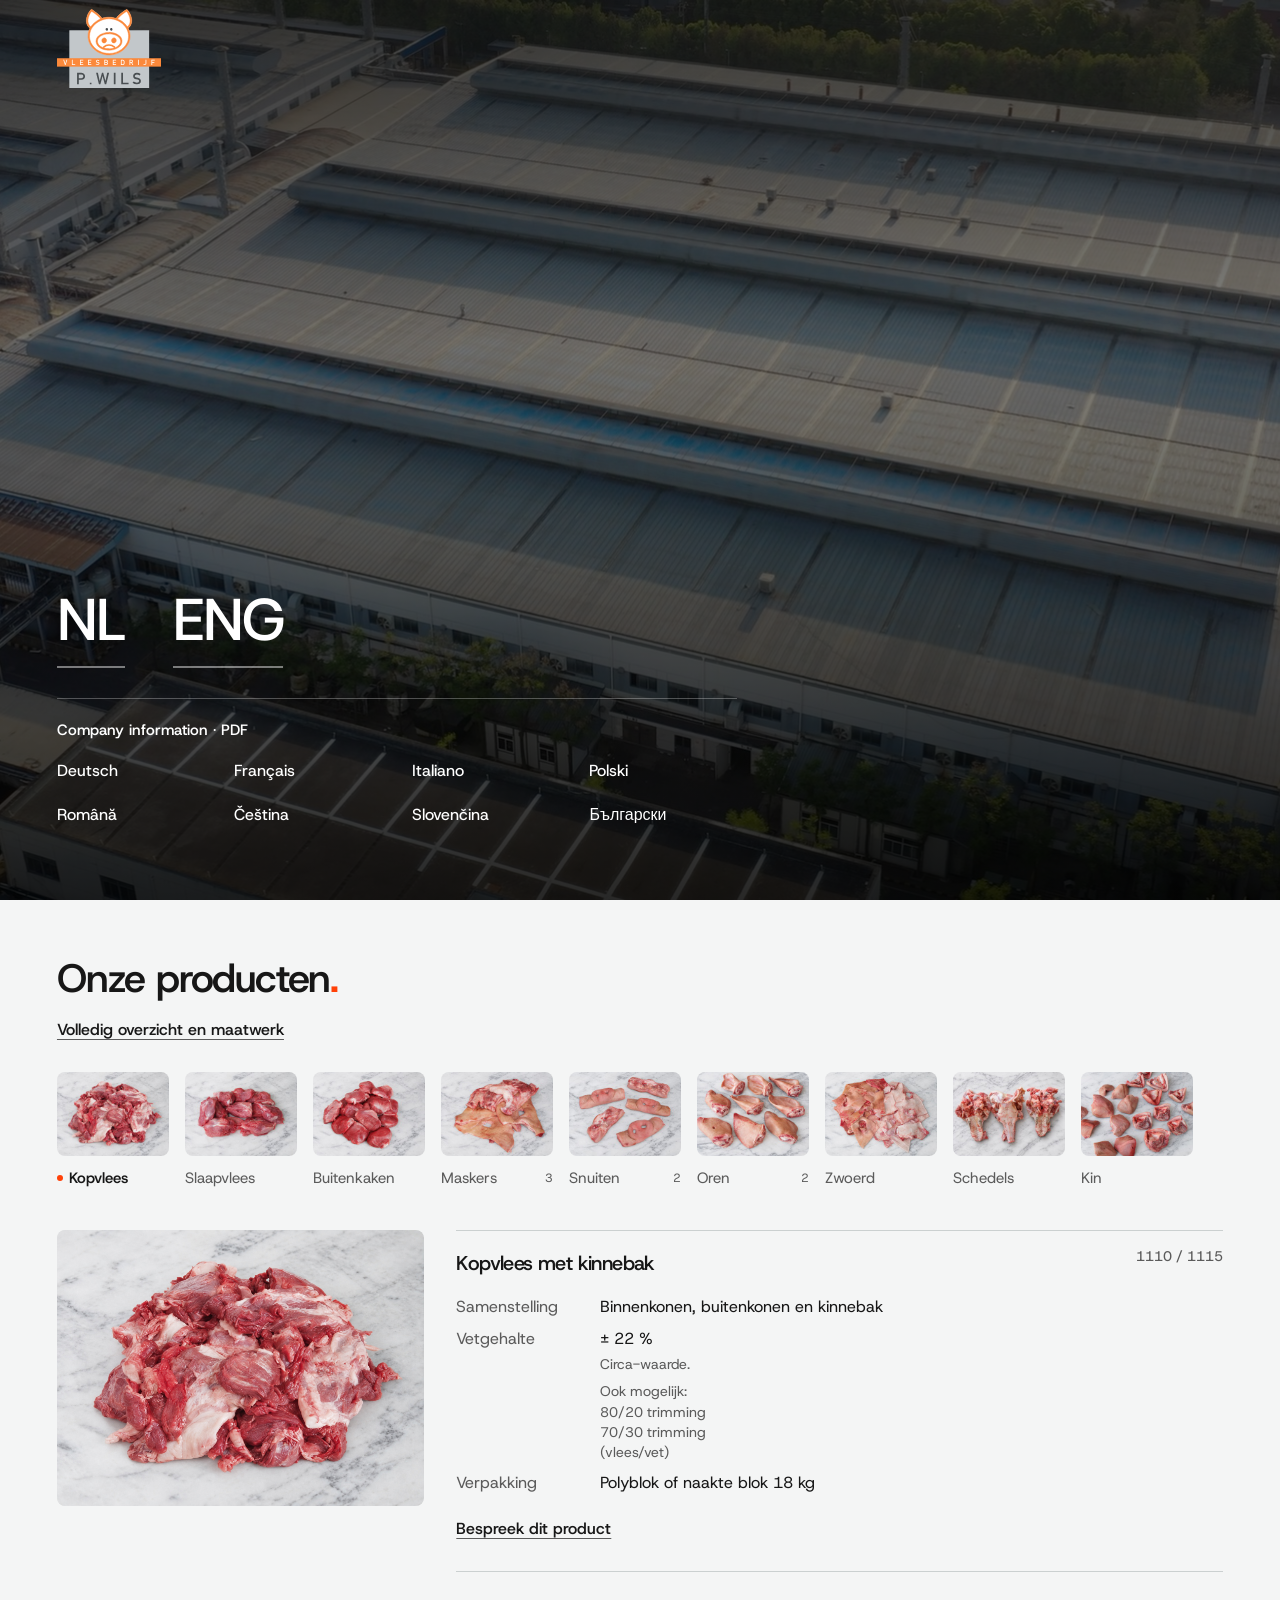
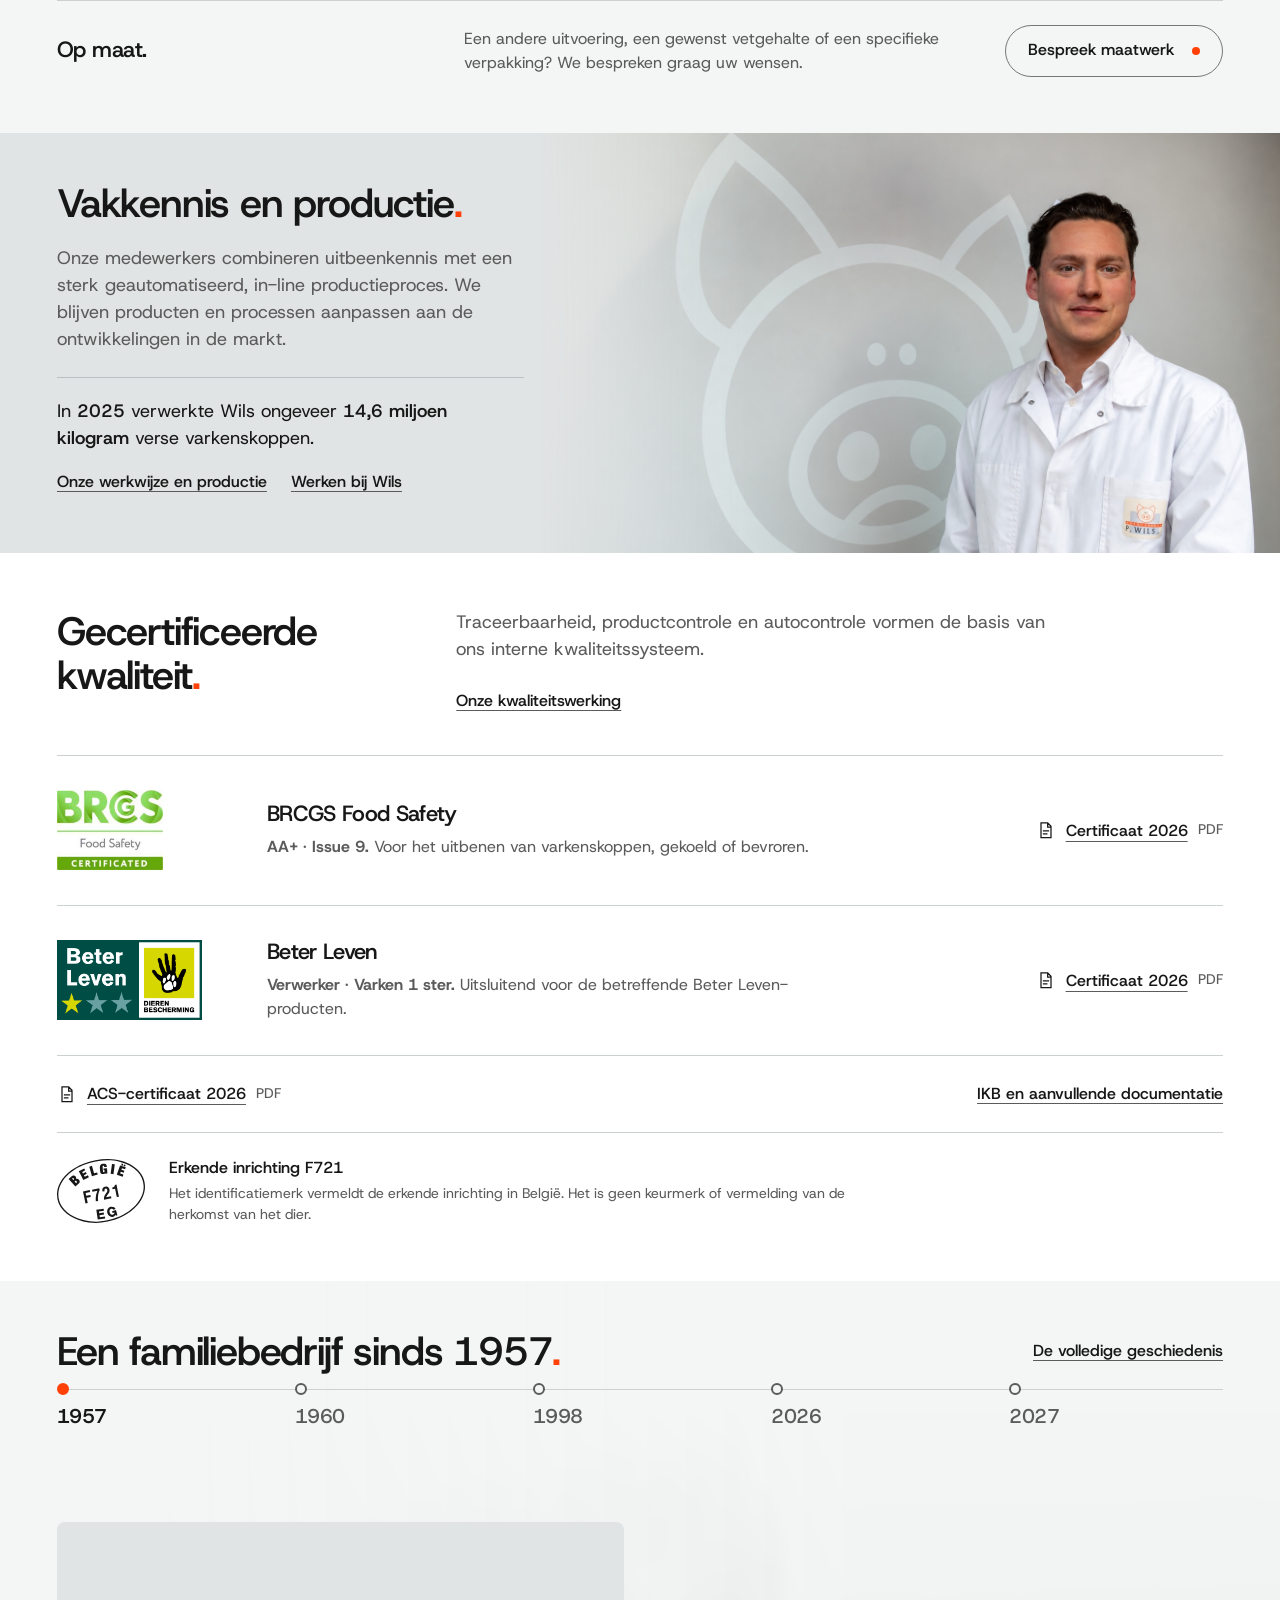
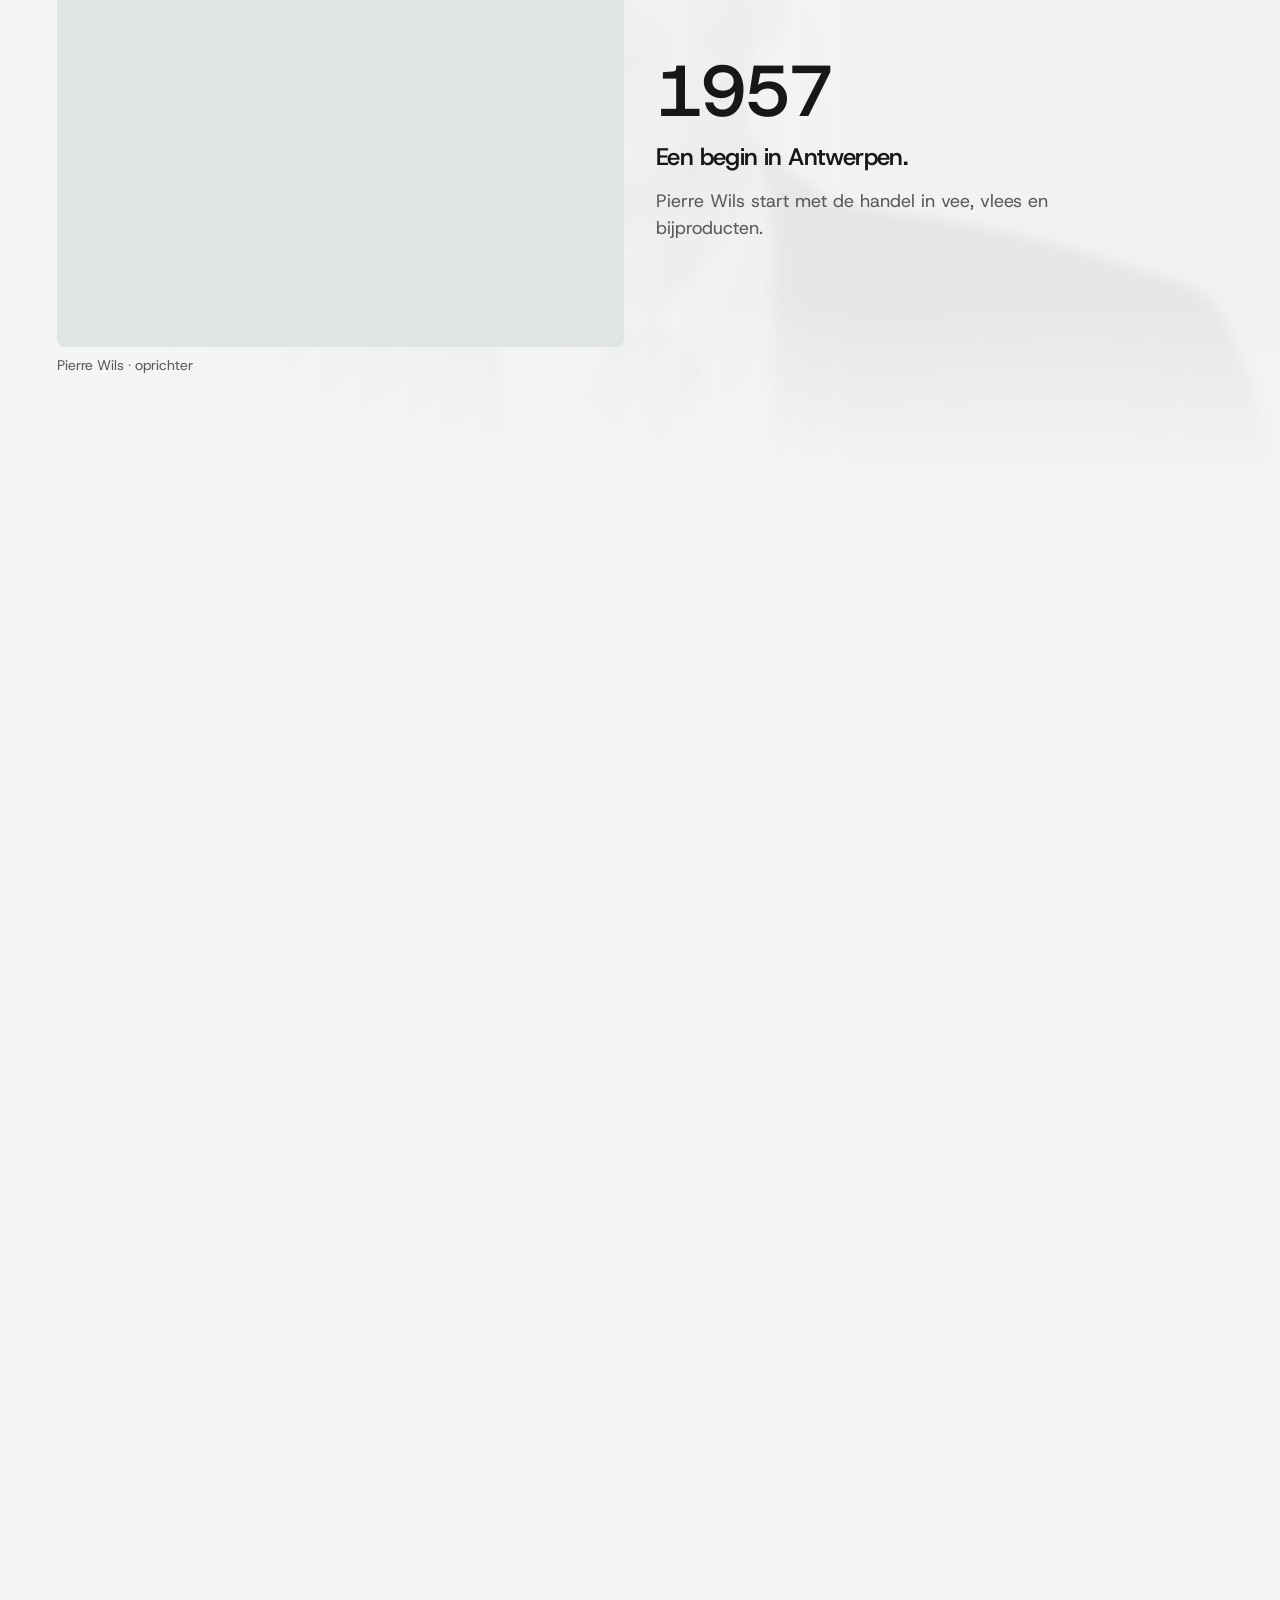
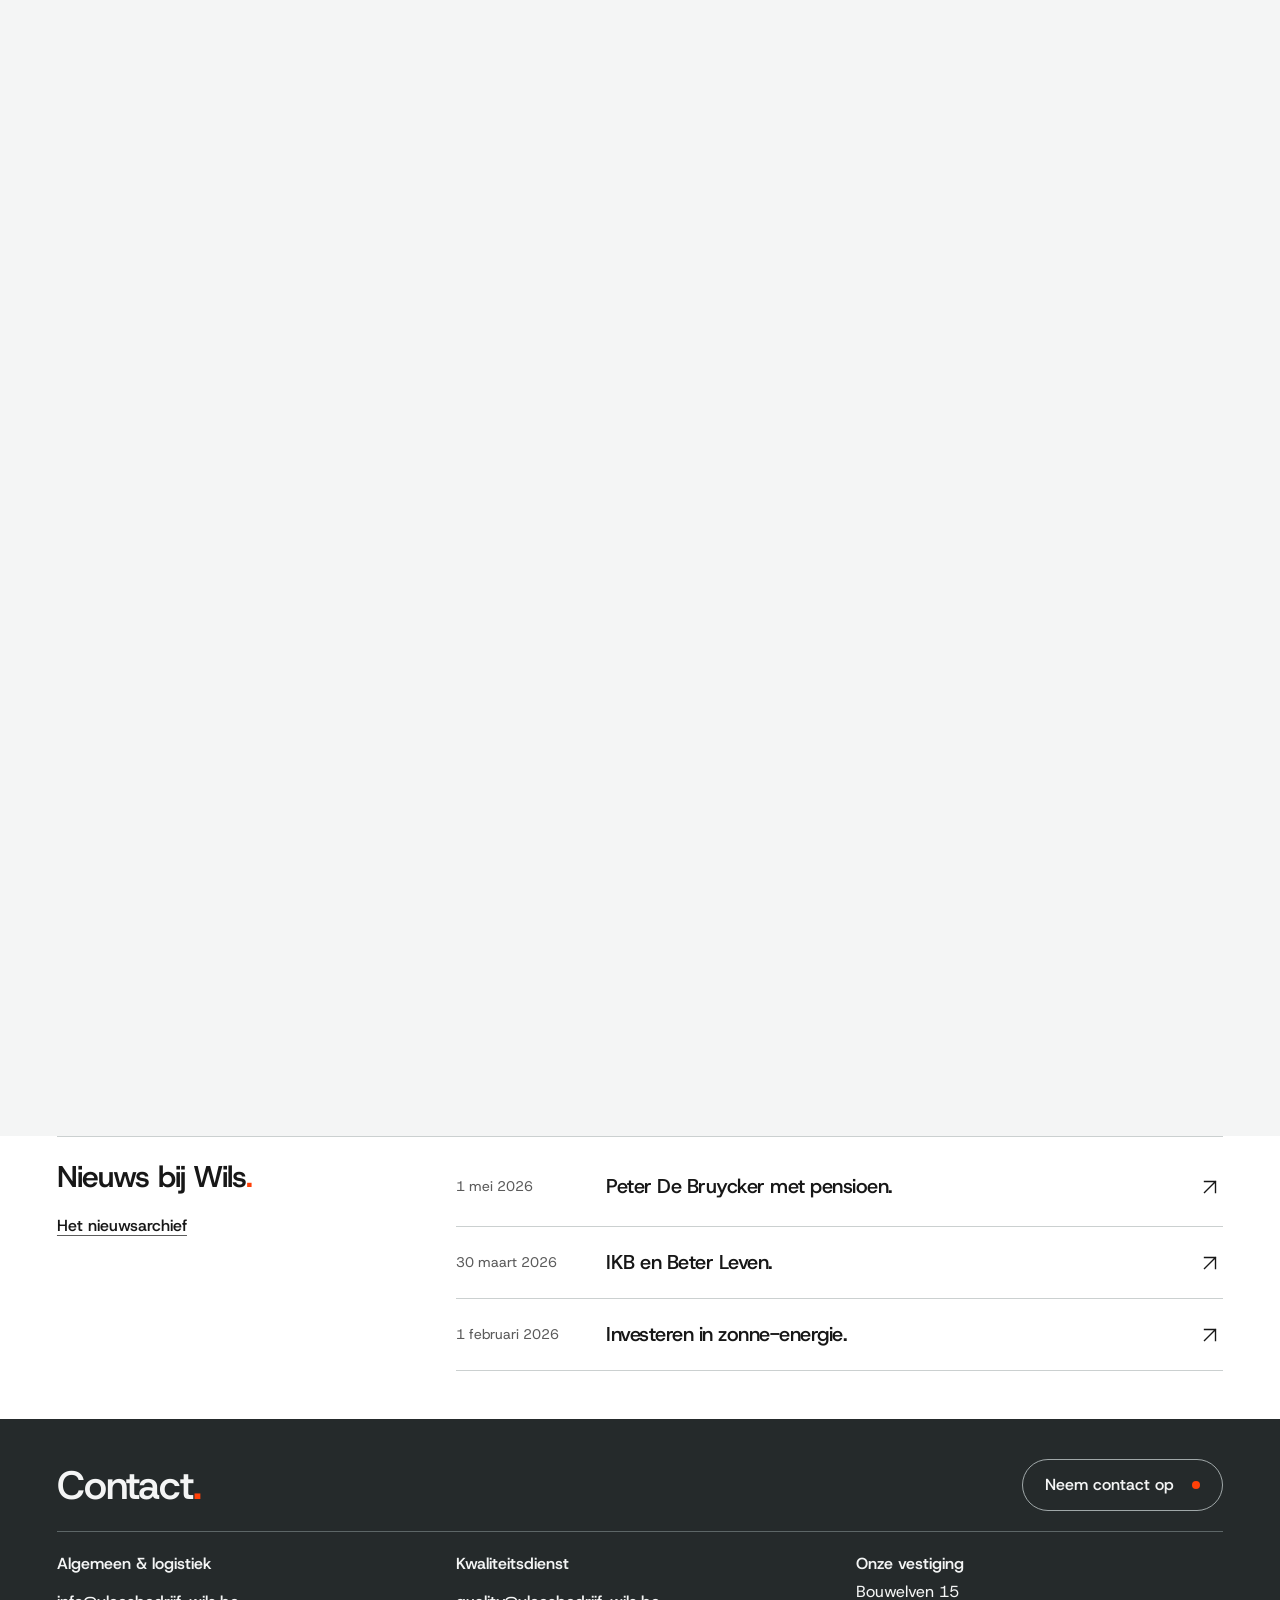
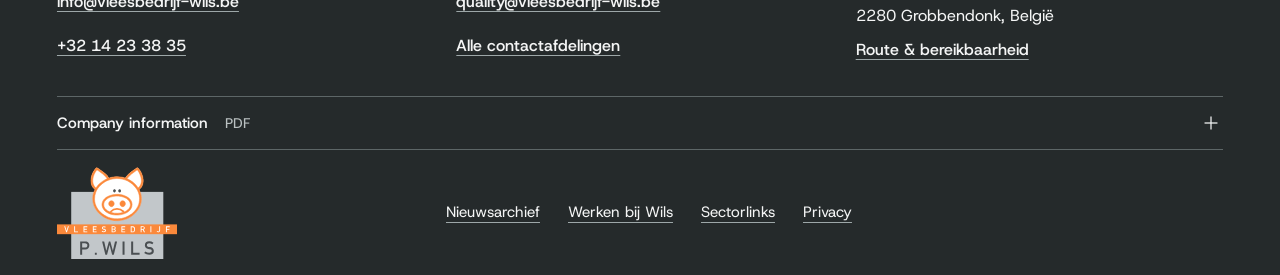
==== commit 5eac4176: "Publish English site and in-page language switching" ====
--- a/index.html
+++ b/index.html
@@ -18,8 +18,13 @@
   <link rel="stylesheet" href="navigation.css?v=menu-languages-96-local">
   <script src="vendor/gsap.min.js" defer></script>
   <script src="vendor/ScrollTrigger.min.js" defer></script>
-  <script src="home.js?v=product-singletons-160" defer></script>
-<link rel="stylesheet" href="refinement.css?v=connected-pages-98-local"><script src="refinement.js?v=fixed-canvas-106-local" defer blocking="render"></script><link rel="stylesheet" href="palette-system.css?v=section-palette-91-local"><script src="page-transitions.js?v=scroll-interrupt-119-local" blocking="render"></script><link rel="stylesheet" href="page-transitions.css?v=fixed-canvas-106-local"><link rel="stylesheet" href="grid-system.css?v=grid-careers-115-local"><link rel="stylesheet" href="product-taxonomy.css?v=client-products-140"><link rel="stylesheet" href="brand-original.css?v=original-brand-143"><link rel="stylesheet" href="product-rail.css?v=product-rail-154"><script src="product-rail.js?v=product-rail-layout-158" defer></script><link rel="stylesheet" href="anniversary-placement.css?v=anniversary-placement-155"><link rel="stylesheet" href="anniversary-scale.css?v=anniversary-scale-157"><link rel="stylesheet" href="product-rail-layout.css?v=product-rail-layout-158"><link rel="stylesheet" href="product-singletons.css?v=product-singletons-160"></head>
+  <script src="home.js?v=english-162" defer></script>
+<link rel="stylesheet" href="refinement.css?v=connected-pages-98-local"><script src="refinement.js?v=fixed-canvas-106-local" defer blocking="render"></script><link rel="stylesheet" href="palette-system.css?v=section-palette-91-local"><script src="page-transitions.js?v=english-162" blocking="render"></script><link rel="stylesheet" href="page-transitions.css?v=fixed-canvas-106-local"><link rel="stylesheet" href="grid-system.css?v=grid-careers-115-local"><link rel="stylesheet" href="product-taxonomy.css?v=client-products-140"><link rel="stylesheet" href="brand-original.css?v=original-brand-143"><link rel="stylesheet" href="product-rail.css?v=product-rail-154"><script src="product-rail.js?v=product-rail-layout-158" defer></script><link rel="stylesheet" href="anniversary-placement.css?v=anniversary-placement-155"><link rel="stylesheet" href="anniversary-scale.css?v=anniversary-scale-157"><link rel="stylesheet" href="product-rail-layout.css?v=product-rail-layout-158"><link rel="stylesheet" href="product-singletons.css?v=product-singletons-160">
+
+  <link rel="alternate" hreflang="nl" href="index.html">
+  <link rel="alternate" hreflang="en" href="en/index.html">
+<link rel="stylesheet" href="language-switch.css?v=164"><script src="language-switch.js?v=163" defer></script>
+</head>
 <body class="grid-system-115">
 <span id="top" class="page-top" aria-hidden="true"></span>
 <a class="skip-link" href="#producten">Naar de producten</a>
@@ -27,13 +32,12 @@
   <div class="header-inner wrap">
     <a class="brand" href="#top" aria-label="P.WILS vleesbedrijf - home"><img class="brand-dark" src="assets/wils-logo-original-v143.svg?v=original-brand-143" alt="" width="456" height="352"><img class="brand-light" src="assets/wils-logo-original-v143.svg?v=original-brand-143" alt="" width="456" height="352"></a>
     <nav class="desktop-nav" aria-label="Hoofdnavigatie"><a class="nav-link" href="producten.html?v=29">Producten &amp; maatwerk</a><a class="nav-link" href="kwaliteit.html?v=29">Kwaliteit</a><a class="nav-link" href="bedrijf.html?v=29">Het bedrijf</a><a class="nav-link" href="contact.html?v=29">Contact &amp; expeditie</a></nav>
-    <button class="language-return" type="button" data-language-return aria-label="Taalkeuze openen" title="Taalkeuze"><svg class="language-globe" xmlns="http://www.w3.org/2000/svg" viewBox="0 0 24 24" fill="none" stroke="currentColor" stroke-width="1.5" stroke-linecap="round" stroke-linejoin="round" aria-hidden="true" focusable="false"><circle cx="12" cy="12" r="10"/><path d="M12 2a14.5 14.5 0 0 0 0 20 14.5 14.5 0 0 0 0-20"/><path d="M2 12h20"/></svg></button>
+    <details class="language-switch" data-language-switch><summary class="language-trigger" aria-label="Taalkeuze, Nederlands"><svg class="language-globe" xmlns="http://www.w3.org/2000/svg" viewBox="0 0 24 24" fill="none" stroke="currentColor" stroke-width="1.5" stroke-linecap="round" stroke-linejoin="round" aria-hidden="true" focusable="false"><circle cx="12" cy="12" r="10"/><path d="M12 2a14.5 14.5 0 0 0 0 20 14.5 14.5 0 0 0 0-20"/><path d="M2 12h20"/></svg><span>NL</span><svg class="language-chevron" viewBox="0 0 16 16" aria-hidden="true"><path d="m4 6 4 4 4-4"/></svg></summary><div class="language-panel"><nav aria-label="Talen"><ul><li><span class="language-choice" lang="nl" aria-current="true"><span class="language-dot" aria-hidden="true"></span>Nederlands<small aria-hidden="true">NL</small></span></li><li><a href="en/index.html#intro" data-switch-language="en" lang="en" hreflang="en" aria-describedby="language-switch-status" class="language-choice">English<svg class="language-arrow" viewBox="0 0 16 16" aria-hidden="true"><path d="M3 8h10m-4-4 4 4-4 4"/></svg></a></li></ul></nav><details class="language-documents"><summary lang="en">Other languages (PDF)<svg class="language-chevron" viewBox="0 0 16 16" aria-hidden="true"><path d="m4 6 4 4 4-4"/></svg></summary><ul><li><a href="assets/documents/bedrijfsinformatie-de.pdf" target="_blank" rel="noopener" data-language-pdf="de"><span lang="de">Deutsch</span><span class="sr-only">, bedrijfsinformatie, PDF (opent in een nieuw tabblad)</span></a></li><li><a href="assets/documents/bedrijfsinformatie-fr.pdf" target="_blank" rel="noopener" data-language-pdf="fr"><span lang="fr">Français</span><span class="sr-only">, bedrijfsinformatie, PDF (opent in een nieuw tabblad)</span></a></li><li><a href="assets/documents/bedrijfsinformatie-it.pdf" target="_blank" rel="noopener" data-language-pdf="it"><span lang="it">Italiano</span><span class="sr-only">, bedrijfsinformatie, PDF (opent in een nieuw tabblad)</span></a></li><li><a href="assets/documents/bedrijfsinformatie-pl.pdf" target="_blank" rel="noopener" data-language-pdf="pl"><span lang="pl">Polski</span><span class="sr-only">, bedrijfsinformatie, PDF (opent in een nieuw tabblad)</span></a></li><li><a href="assets/documents/bedrijfsinformatie-ro.pdf" target="_blank" rel="noopener" data-language-pdf="ro"><span lang="ro">Română</span><span class="sr-only">, bedrijfsinformatie, PDF (opent in een nieuw tabblad)</span></a></li><li><a href="assets/documents/bedrijfsinformatie-cs.pdf" target="_blank" rel="noopener" data-language-pdf="cs"><span lang="cs">Čeština</span><span class="sr-only">, bedrijfsinformatie, PDF (opent in een nieuw tabblad)</span></a></li><li><a href="assets/documents/bedrijfsinformatie-sk.pdf" target="_blank" rel="noopener" data-language-pdf="sk"><span lang="sk">Slovenčina</span><span class="sr-only">, bedrijfsinformatie, PDF (opent in een nieuw tabblad)</span></a></li><li><a href="assets/documents/bedrijfsinformatie-bg.pdf" target="_blank" rel="noopener" data-language-pdf="bg"><span lang="bg">Български</span><span class="sr-only">, bedrijfsinformatie, PDF (opent in een nieuw tabblad)</span></a></li></ul></details></div></details>
     <button class="menu-toggle" type="button" aria-label="Open navigatie" aria-controls="mobile-menu" aria-expanded="false"><span data-menu-label>Menu</span><svg class="menu-glyph" viewBox="0 0 24 24" fill="none" aria-hidden="true" focusable="false"><g stroke="currentColor" stroke-width="1.5" stroke-linecap="square" stroke-linejoin="miter"><path d="M4 8h16M4 16h16"/></g></svg></button>
   </div>
   <nav class="mobile-menu" id="mobile-menu" aria-label="Mobiele hoofdnavigatie" hidden><a class="nav-link" href="producten.html?v=29">Producten &amp; maatwerk</a><a class="nav-link" href="kwaliteit.html?v=29">Kwaliteit</a><a class="nav-link" href="bedrijf.html?v=29">Het bedrijf</a><a class="nav-link" href="contact.html?v=29">Contact &amp; expeditie</a><div class="mobile-language" role="group" aria-label="Languages" lang="en">
-<div class="mobile-language-row"><span class="mobile-language-icon" aria-hidden="true"><svg class="language-globe" viewBox="0 0 24 24" fill="none" stroke="currentColor" stroke-width="1.5" stroke-linecap="round" stroke-linejoin="round" aria-hidden="true" focusable="false"><circle cx="12" cy="12" r="10"/><path d="M12 2a14.5 14.5 0 0 0 0 20 14.5 14.5 0 0 0 0-20M2 12h20"/></svg></span><div class="mobile-language-options"><a href="index.html?v=49-ready#intro" data-menu-language="nl" lang="nl" aria-current="true" aria-label="Nederlands">NL</a><a href="index.html?v=49-ready#intro" data-menu-language="en" lang="en" aria-label="English">ENG</a></div></div>
-<a class="mobile-language-pdf" href="index.html?v=49-ready" data-language-return lang="en">Other languages (PDF)</a></div></nav>
-</header>
+<div class="mobile-language-row"><span class="mobile-language-icon" aria-hidden="true"><svg class="language-globe" viewBox="0 0 24 24" fill="none" stroke="currentColor" stroke-width="1.5" stroke-linecap="round" stroke-linejoin="round" aria-hidden="true" focusable="false"><circle cx="12" cy="12" r="10"/><path d="M12 2a14.5 14.5 0 0 0 0 20 14.5 14.5 0 0 0 0-20M2 12h20"/></svg></span><div class="mobile-language-options"><span aria-current="true" lang="nl" aria-label="Nederlands">NL</span><a href="en/index.html#intro" data-switch-language="en" lang="en" hreflang="en" aria-describedby="language-switch-status" aria-label="English">ENG</a></div></div><details class="language-documents"><summary lang="en">Other languages (PDF)<svg class="language-chevron" viewBox="0 0 16 16" aria-hidden="true"><path d="m4 6 4 4 4-4"/></svg></summary><ul><li><a href="assets/documents/bedrijfsinformatie-de.pdf" target="_blank" rel="noopener" data-language-pdf="de"><span lang="de">Deutsch</span><span class="sr-only">, bedrijfsinformatie, PDF (opent in een nieuw tabblad)</span></a></li><li><a href="assets/documents/bedrijfsinformatie-fr.pdf" target="_blank" rel="noopener" data-language-pdf="fr"><span lang="fr">Français</span><span class="sr-only">, bedrijfsinformatie, PDF (opent in een nieuw tabblad)</span></a></li><li><a href="assets/documents/bedrijfsinformatie-it.pdf" target="_blank" rel="noopener" data-language-pdf="it"><span lang="it">Italiano</span><span class="sr-only">, bedrijfsinformatie, PDF (opent in een nieuw tabblad)</span></a></li><li><a href="assets/documents/bedrijfsinformatie-pl.pdf" target="_blank" rel="noopener" data-language-pdf="pl"><span lang="pl">Polski</span><span class="sr-only">, bedrijfsinformatie, PDF (opent in een nieuw tabblad)</span></a></li><li><a href="assets/documents/bedrijfsinformatie-ro.pdf" target="_blank" rel="noopener" data-language-pdf="ro"><span lang="ro">Română</span><span class="sr-only">, bedrijfsinformatie, PDF (opent in een nieuw tabblad)</span></a></li><li><a href="assets/documents/bedrijfsinformatie-cs.pdf" target="_blank" rel="noopener" data-language-pdf="cs"><span lang="cs">Čeština</span><span class="sr-only">, bedrijfsinformatie, PDF (opent in een nieuw tabblad)</span></a></li><li><a href="assets/documents/bedrijfsinformatie-sk.pdf" target="_blank" rel="noopener" data-language-pdf="sk"><span lang="sk">Slovenčina</span><span class="sr-only">, bedrijfsinformatie, PDF (opent in een nieuw tabblad)</span></a></li><li><a href="assets/documents/bedrijfsinformatie-bg.pdf" target="_blank" rel="noopener" data-language-pdf="bg"><span lang="bg">Български</span><span class="sr-only">, bedrijfsinformatie, PDF (opent in een nieuw tabblad)</span></a></li></ul></details></div></nav>
+</header><p class="language-switch-status" id="language-switch-status" role="status"></p>
 <main>
   <section class="intro-scene" id="intro" aria-labelledby="hero-title">
     <div class="hero-stage">
@@ -43,7 +47,7 @@
           <div class="entry-brand-line"><img class="entry-brand" src="assets/wils-logo-original-v143.svg?v=original-brand-143" alt="P.WILS vleesbedrijf" width="456" height="352"></div>
           <div class="entry-choice-panel">
             <h2 class="sr-only" id="entry-title">Taalkeuze</h2>
-            <nav class="entry-languages" aria-label="Kies uw taal"><a href="#intro" data-entry-language="nl" aria-label="Nederlands">NL<span class="language-line" aria-hidden="true"></span></a><a href="#intro" data-entry-language="eng" aria-label="English">ENG<span class="language-line" aria-hidden="true"></span></a></nav>
+            <nav class="entry-languages" aria-label="Kies uw taal"><a href="#intro" data-entry-language="nl" lang="nl" aria-label="Nederlands">NL<span class="language-line" aria-hidden="true"></span></a><a href="en/index.html#intro" data-entry-language="eng" lang="en" aria-label="English">ENG<span class="language-line" aria-hidden="true"></span></a></nav>
             <div class="entry-documents"><p id="entry-documents-title" lang="en">Company information <span aria-hidden="true">·</span> PDF</p><nav class="language-pdf-grid" aria-labelledby="entry-documents-title"><a href="assets/documents/bedrijfsinformatie-de.pdf" target="_blank" rel="noopener" data-language-pdf="de"><span lang="de">Deutsch</span><span class="sr-only">, bedrijfsinformatie, PDF (opent in een nieuw tabblad)</span></a><a href="assets/documents/bedrijfsinformatie-fr.pdf" target="_blank" rel="noopener" data-language-pdf="fr"><span lang="fr">Français</span><span class="sr-only">, bedrijfsinformatie, PDF (opent in een nieuw tabblad)</span></a><a href="assets/documents/bedrijfsinformatie-it.pdf" target="_blank" rel="noopener" data-language-pdf="it"><span lang="it">Italiano</span><span class="sr-only">, bedrijfsinformatie, PDF (opent in een nieuw tabblad)</span></a><a href="assets/documents/bedrijfsinformatie-pl.pdf" target="_blank" rel="noopener" data-language-pdf="pl"><span lang="pl">Polski</span><span class="sr-only">, bedrijfsinformatie, PDF (opent in een nieuw tabblad)</span></a><a href="assets/documents/bedrijfsinformatie-ro.pdf" target="_blank" rel="noopener" data-language-pdf="ro"><span lang="ro">Română</span><span class="sr-only">, bedrijfsinformatie, PDF (opent in een nieuw tabblad)</span></a><a href="assets/documents/bedrijfsinformatie-cs.pdf" target="_blank" rel="noopener" data-language-pdf="cs"><span lang="cs">Čeština</span><span class="sr-only">, bedrijfsinformatie, PDF (opent in een nieuw tabblad)</span></a><a href="assets/documents/bedrijfsinformatie-sk.pdf" target="_blank" rel="noopener" data-language-pdf="sk"><span lang="sk">Slovenčina</span><span class="sr-only">, bedrijfsinformatie, PDF (opent in een nieuw tabblad)</span></a><a href="assets/documents/bedrijfsinformatie-bg.pdf" target="_blank" rel="noopener" data-language-pdf="bg"><span lang="bg">Български</span><span class="sr-only">, bedrijfsinformatie, PDF (opent in een nieuw tabblad)</span></a></nav></div>
           </div>
         </div>
--- a/language-switch.css
+++ b/language-switch.css
@@ -0,0 +1,130 @@
+/* In-page language navigation, with the original mobile utility placement. */
+.language-switch { position: relative; flex: none; }
+.language-trigger,
+.language-documents > summary { list-style: none; cursor: pointer; }
+.language-trigger::-webkit-details-marker,
+.language-documents > summary::-webkit-details-marker { display: none; }
+.language-trigger {
+  display: flex;
+  align-items: center;
+  gap: 6px;
+  min-height: 44px;
+  padding-inline: 4px;
+  border-radius: var(--detail-photo-radius, 8px);
+  font-size: 14px;
+  font-weight: 570;
+}
+.site-header .language-trigger:focus-visible { outline-offset: 1px; }
+.language-trigger .language-globe { width: 21px; height: 21px; }
+.language-chevron,
+.language-arrow {
+  width: 16px;
+  height: 16px;
+  flex: none;
+  fill: none;
+  stroke: currentColor;
+  stroke-width: 1.3;
+  stroke-linecap: round;
+  stroke-linejoin: round;
+}
+.language-trigger .language-chevron { width: 13px; height: 13px; }
+.language-trigger:hover > span,
+.language-switch[open] > summary > span { text-decoration: underline; text-decoration-color: var(--accent); text-underline-offset: 5px; }
+.language-switch[open] > summary .language-chevron,
+.language-documents[open] > summary .language-chevron { transform: rotate(180deg); }
+.language-panel {
+  position: absolute;
+  z-index: 3;
+  top: calc(100% + 10px);
+  right: 0;
+  width: min(300px, calc(100vw - 32px));
+  max-height: calc(100dvh - var(--header-h) - 16px);
+  overflow: auto;
+  padding: 10px 16px 12px;
+  border-radius: 12px;
+  background: var(--surface, #fff);
+  color: var(--ink, #171717);
+  box-shadow: 0 10px 30px color-mix(in srgb, var(--ink) 18%, transparent);
+}
+.site-header .language-panel :focus-visible { outline: 2px solid var(--ink); outline-offset: -2px; }
+.language-panel ul,
+.language-documents ul { margin: 0; padding: 0; list-style: none; }
+.language-panel nav li + li,
+.language-documents { border-top: 1px solid var(--rule); }
+.language-choice {
+  display: grid;
+  grid-template-columns: 7px minmax(0, 1fr) auto;
+  align-items: center;
+  gap: 10px;
+  min-height: 48px;
+  padding: 8px;
+  font-size: 16px;
+  text-decoration: none;
+}
+.language-choice[aria-current] { font-weight: 620; }
+.language-choice small { color: var(--muted); font-size: 13px; }
+a.language-choice::before { content: ''; }
+a.language-choice:is(:hover, :focus-visible) { background: var(--canvas); }
+.language-dot,
+.mobile-language-options [aria-current="true"]::before {
+  content: '';
+  display: inline-block;
+  width: 6px;
+  height: 6px;
+  border-radius: 50%;
+  background: var(--accent);
+}
+.language-documents > summary {
+  display: flex;
+  align-items: center;
+  justify-content: space-between;
+  gap: 12px;
+  min-height: 44px;
+  padding: 8px;
+  color: var(--muted);
+  font-size: 14px;
+}
+.language-documents > summary:hover { color: var(--ink); }
+.language-documents ul { display: grid; grid-template-columns: repeat(2, minmax(0, 1fr)); column-gap: 8px; padding-inline: 8px; }
+.language-documents li { min-width: 0; }
+.language-documents li a {
+  display: inline-flex;
+  align-items: center;
+  gap: 6px;
+  min-height: 44px;
+  font-size: 14px;
+  text-decoration: underline;
+  text-decoration-color: var(--rule);
+  text-underline-offset: 4px;
+}
+.language-documents li a:hover { text-decoration-color: var(--accent); }
+.language-documents li .pdf-arrow { width: 12px; height: 12px; flex: none; }
+.mobile-language-options [aria-current="true"] { display: inline-flex; align-items: center; gap: 8px; min-width: 44px; min-height: 44px; font-weight: 600; }
+.mobile-language-options a[data-switch-language] { text-decoration: underline; text-underline-offset: 5px; }
+.mobile-language .language-documents { margin-top: 4px; }
+.mobile-language .language-documents > summary,
+.mobile-language .language-documents ul { padding-inline: 0; }
+.support-section[id] { scroll-margin-top: calc(var(--header-h) + 16px); }
+.language-switch-status:empty { display: none; }
+.language-switch-status:not(:empty) {
+  position: fixed;
+  z-index: 110;
+  inset: auto var(--gutter) 20px;
+  width: fit-content;
+  max-width: calc(100% - 2 * var(--gutter));
+  margin: 0 0 0 auto;
+  padding: 12px 16px;
+  background: var(--ink);
+  color: white;
+  font-size: 14px;
+}
+@media (max-width: 1100px) {
+  .ui-enhanced .language-switch { display: none; }
+}
+@media (prefers-reduced-motion: no-preference) {
+  .language-switch[open] .language-panel { animation: language-panel-in 160ms cubic-bezier(.22, 1, .36, 1) both; }
+  @keyframes language-panel-in {
+    from { opacity: .55; transform: translateY(-4px); }
+    to { opacity: 1; transform: translateY(0); }
+  }
+}
